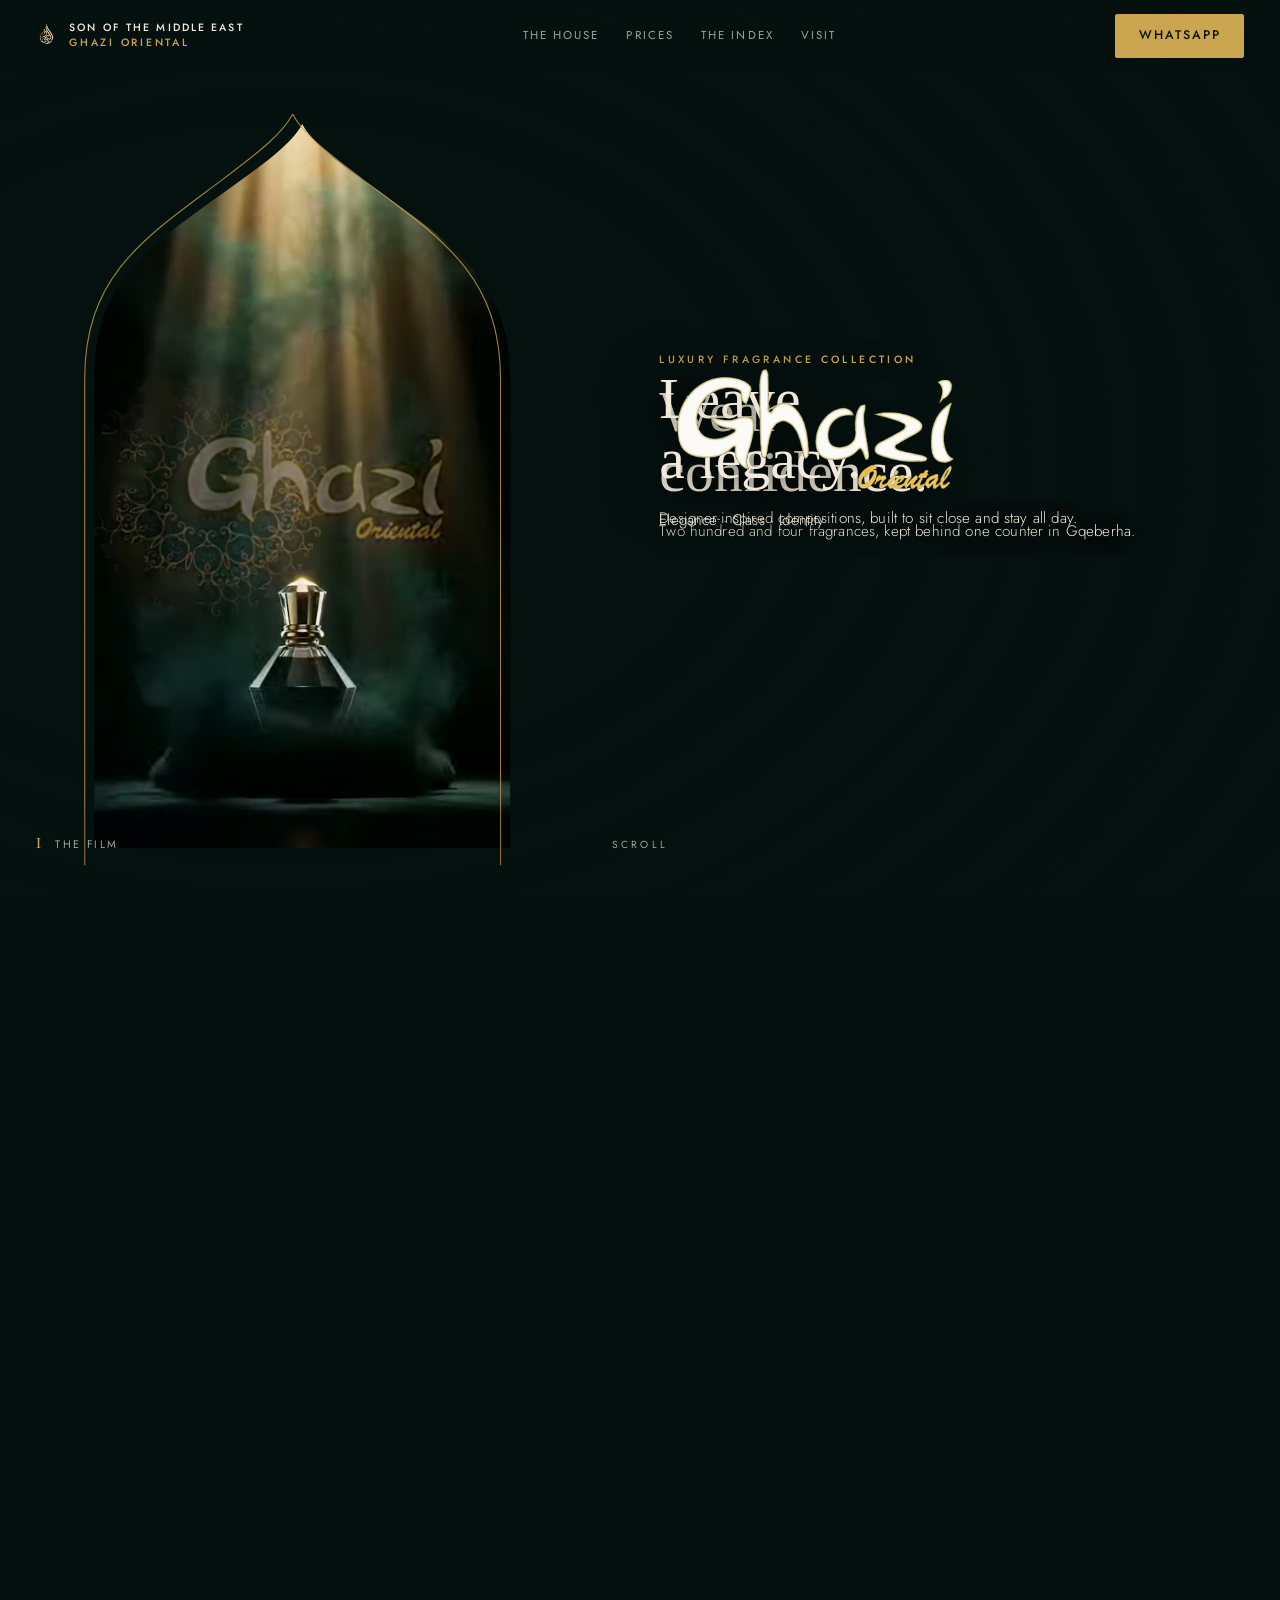
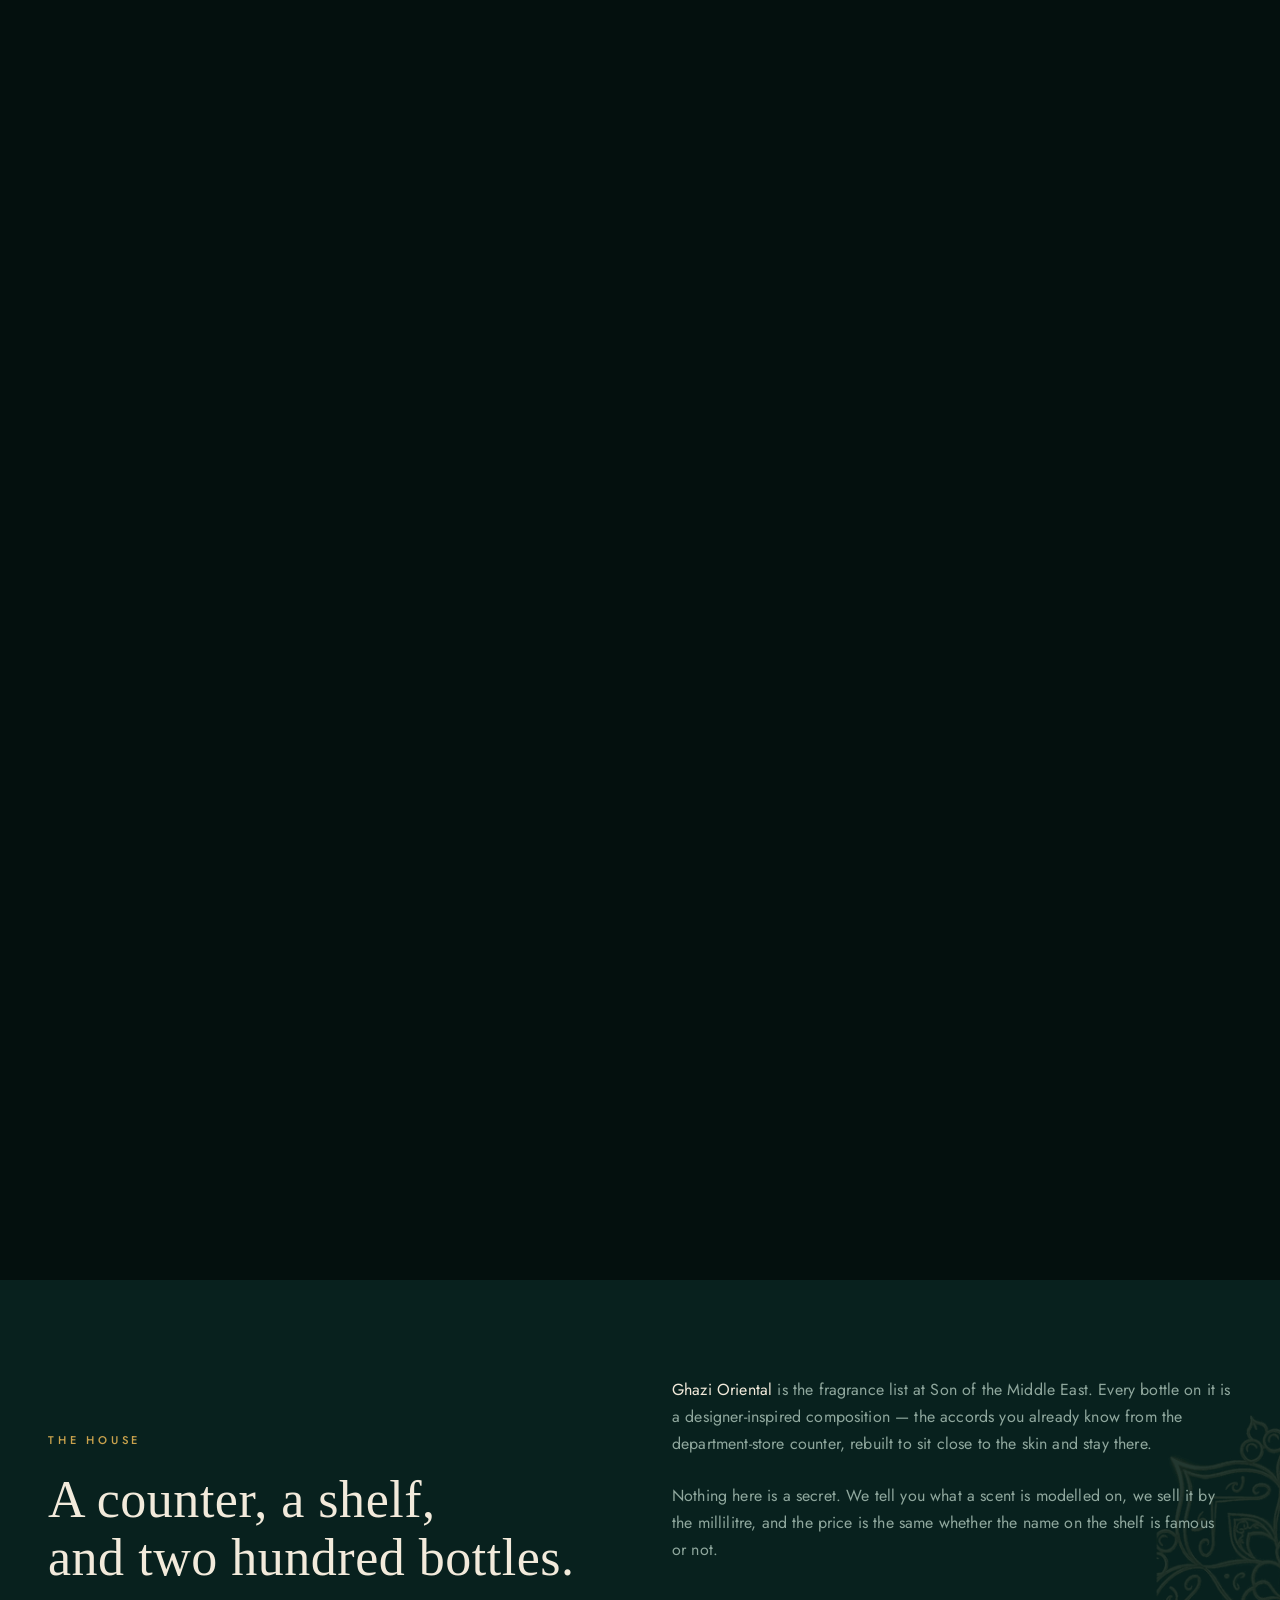
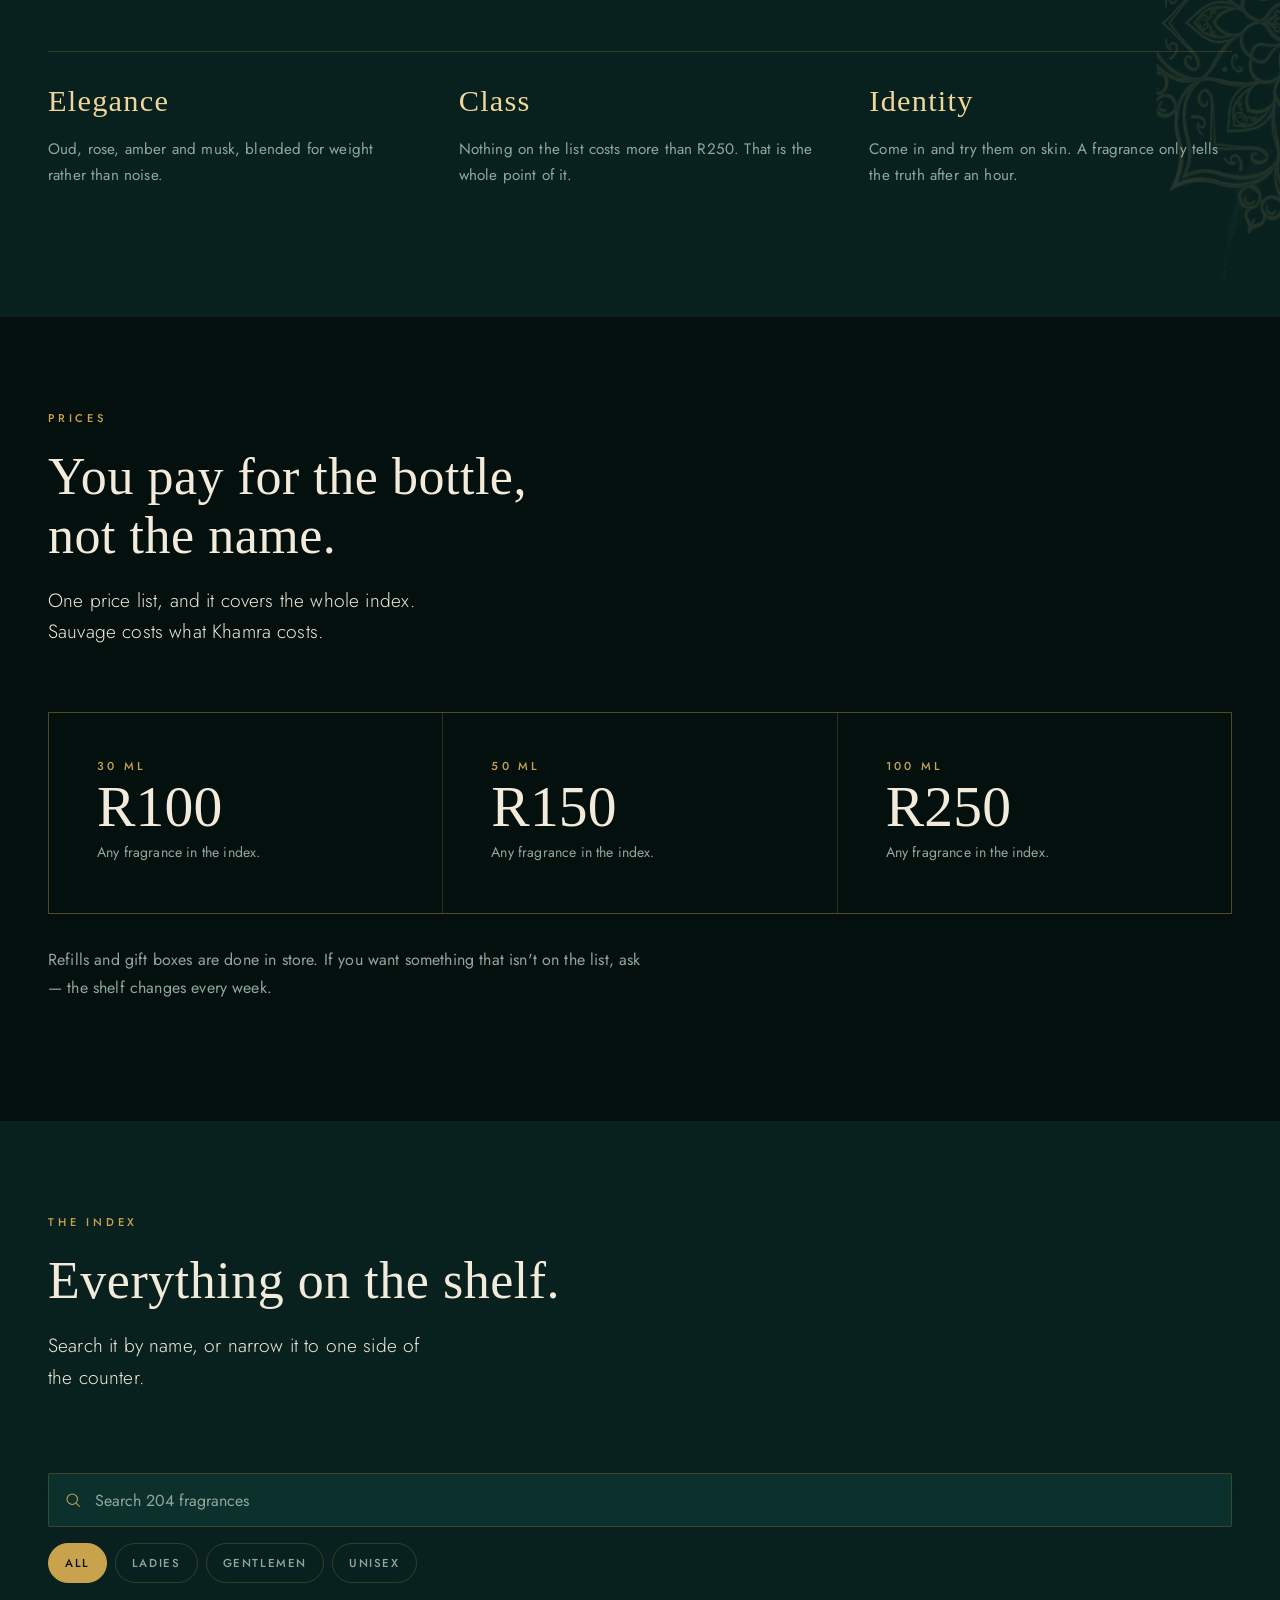
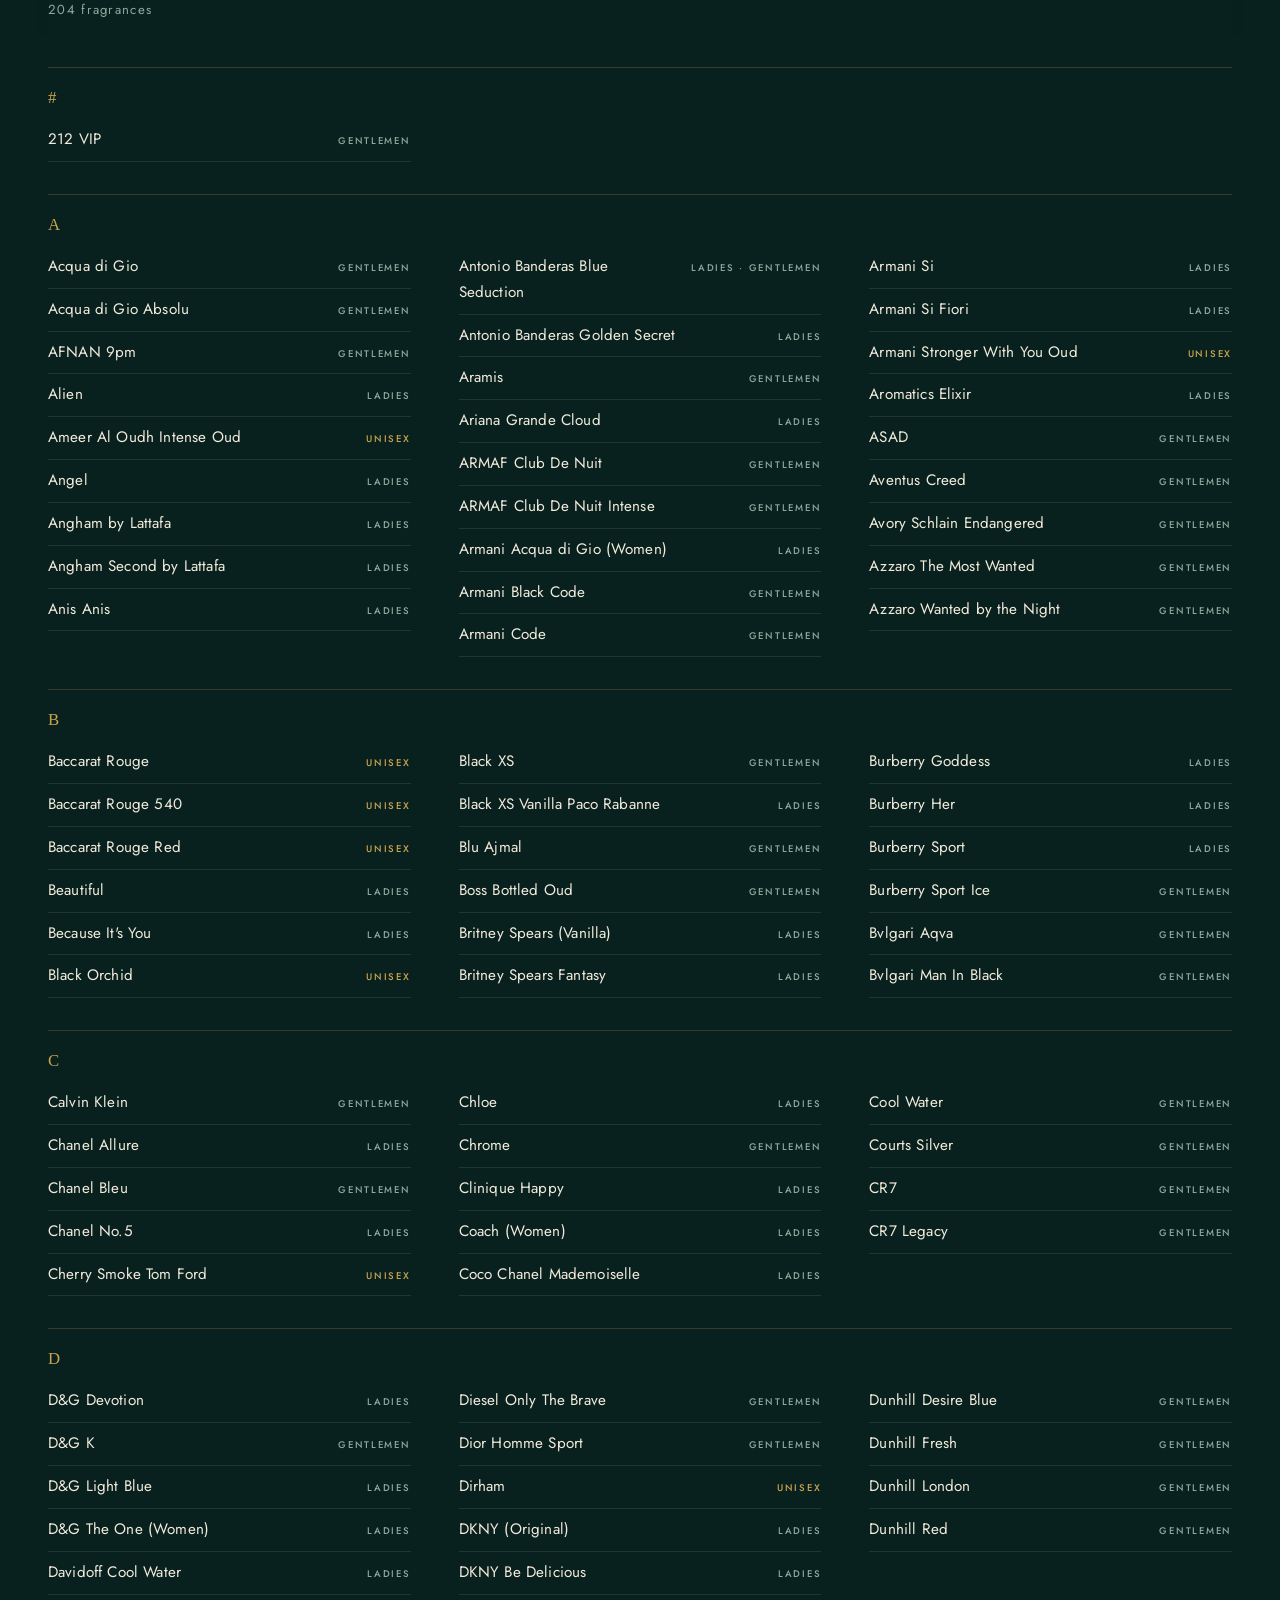
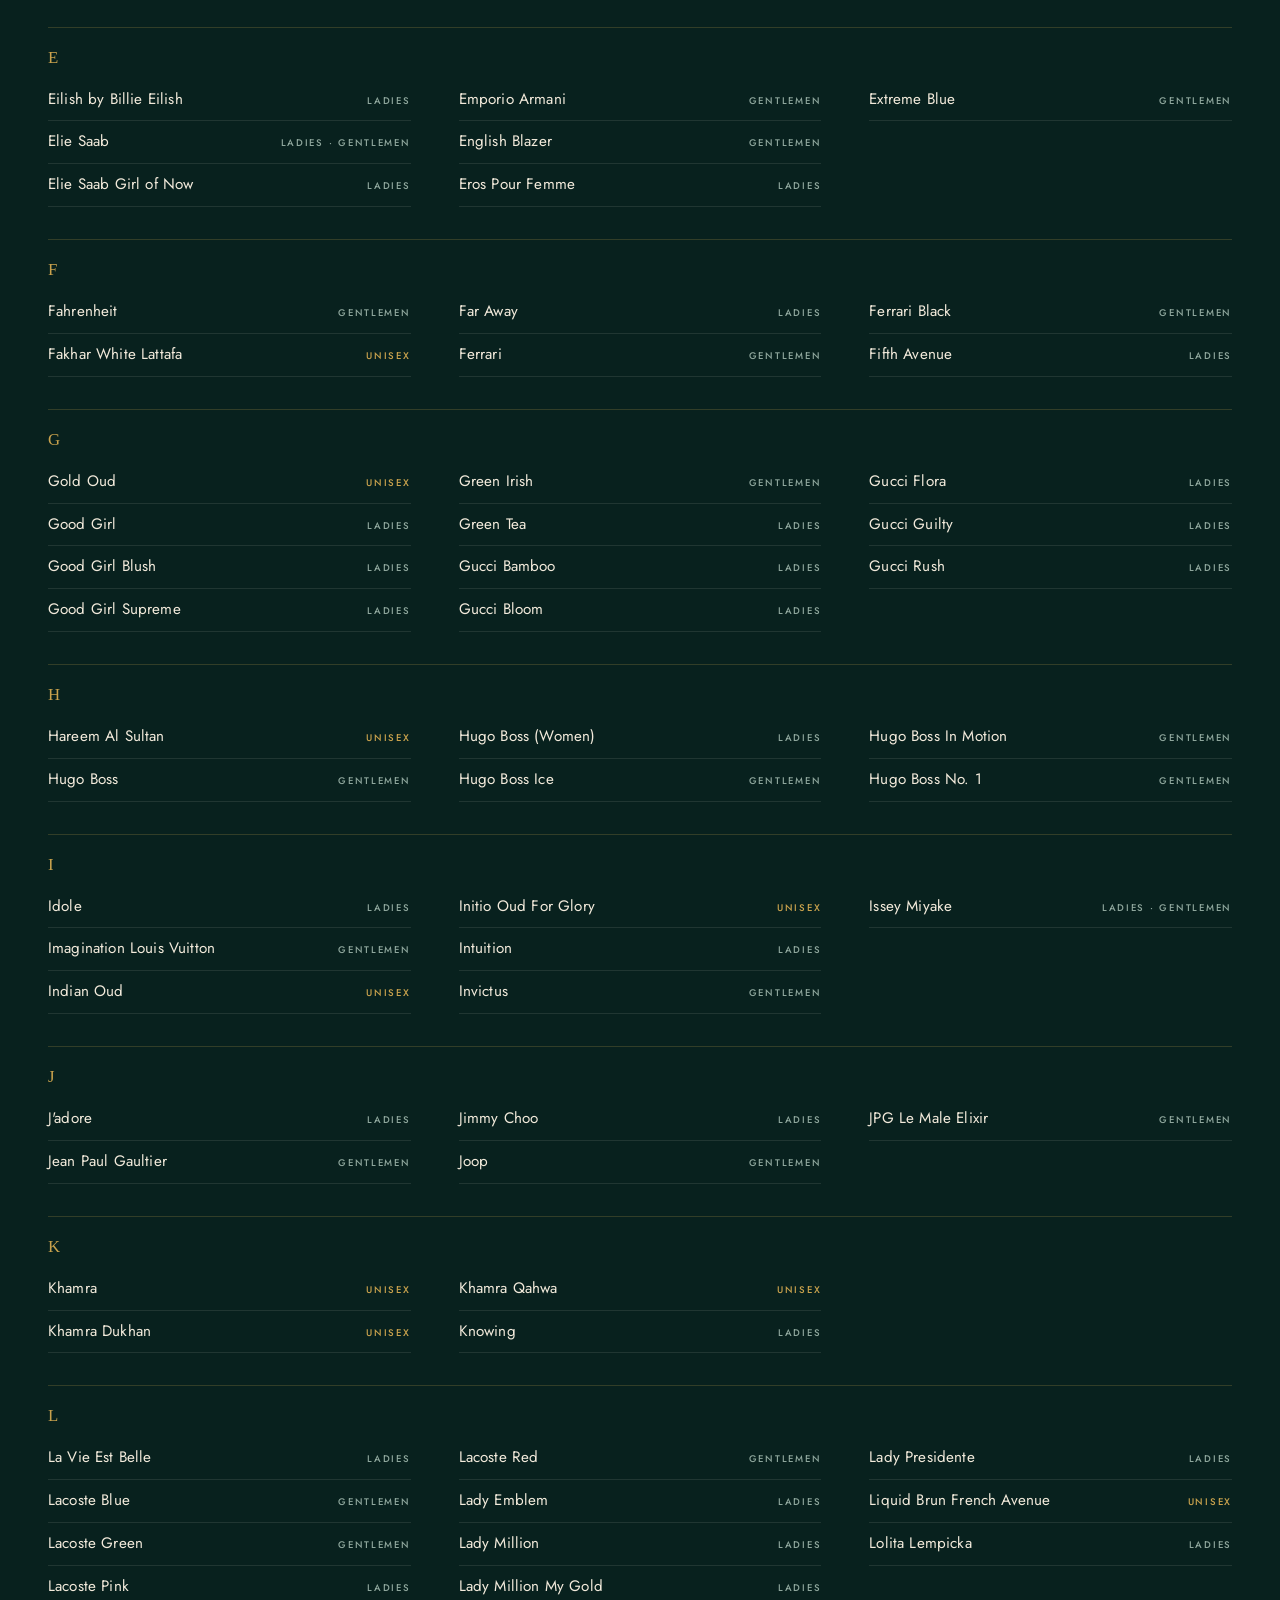
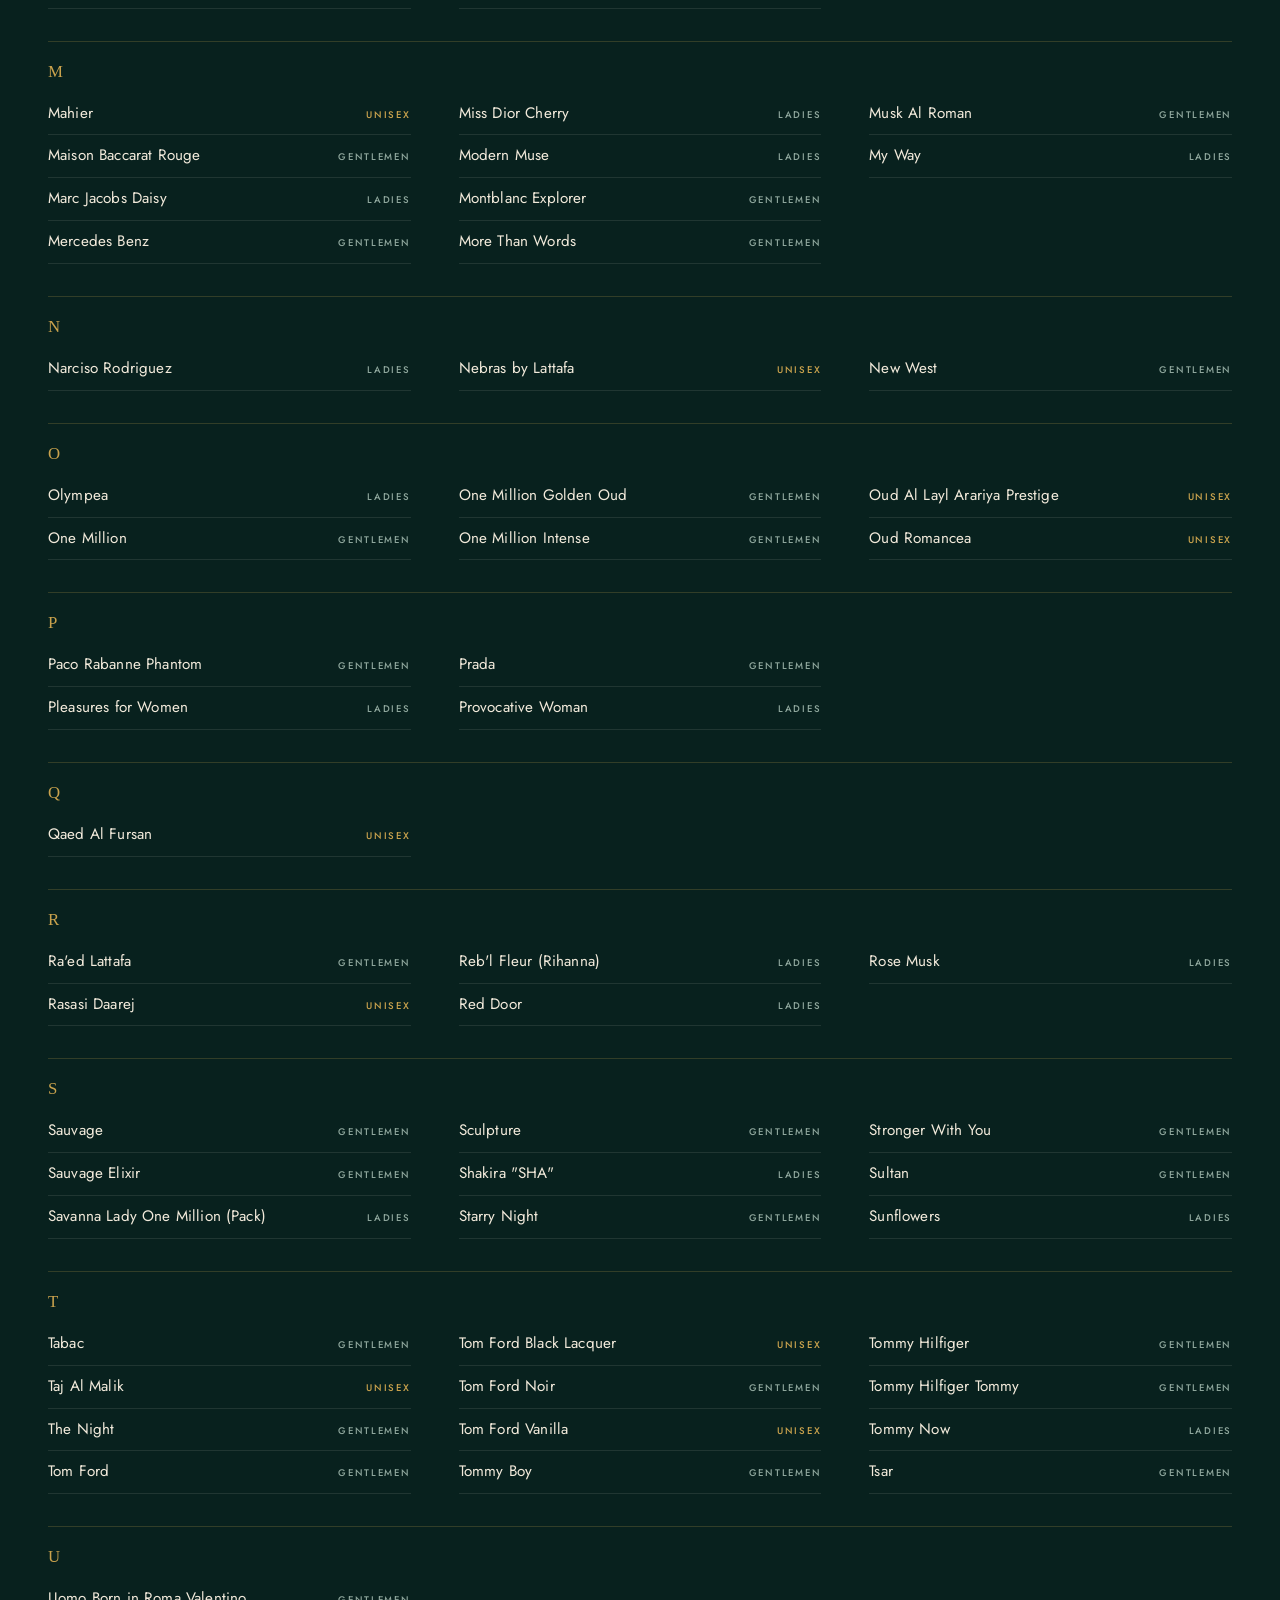
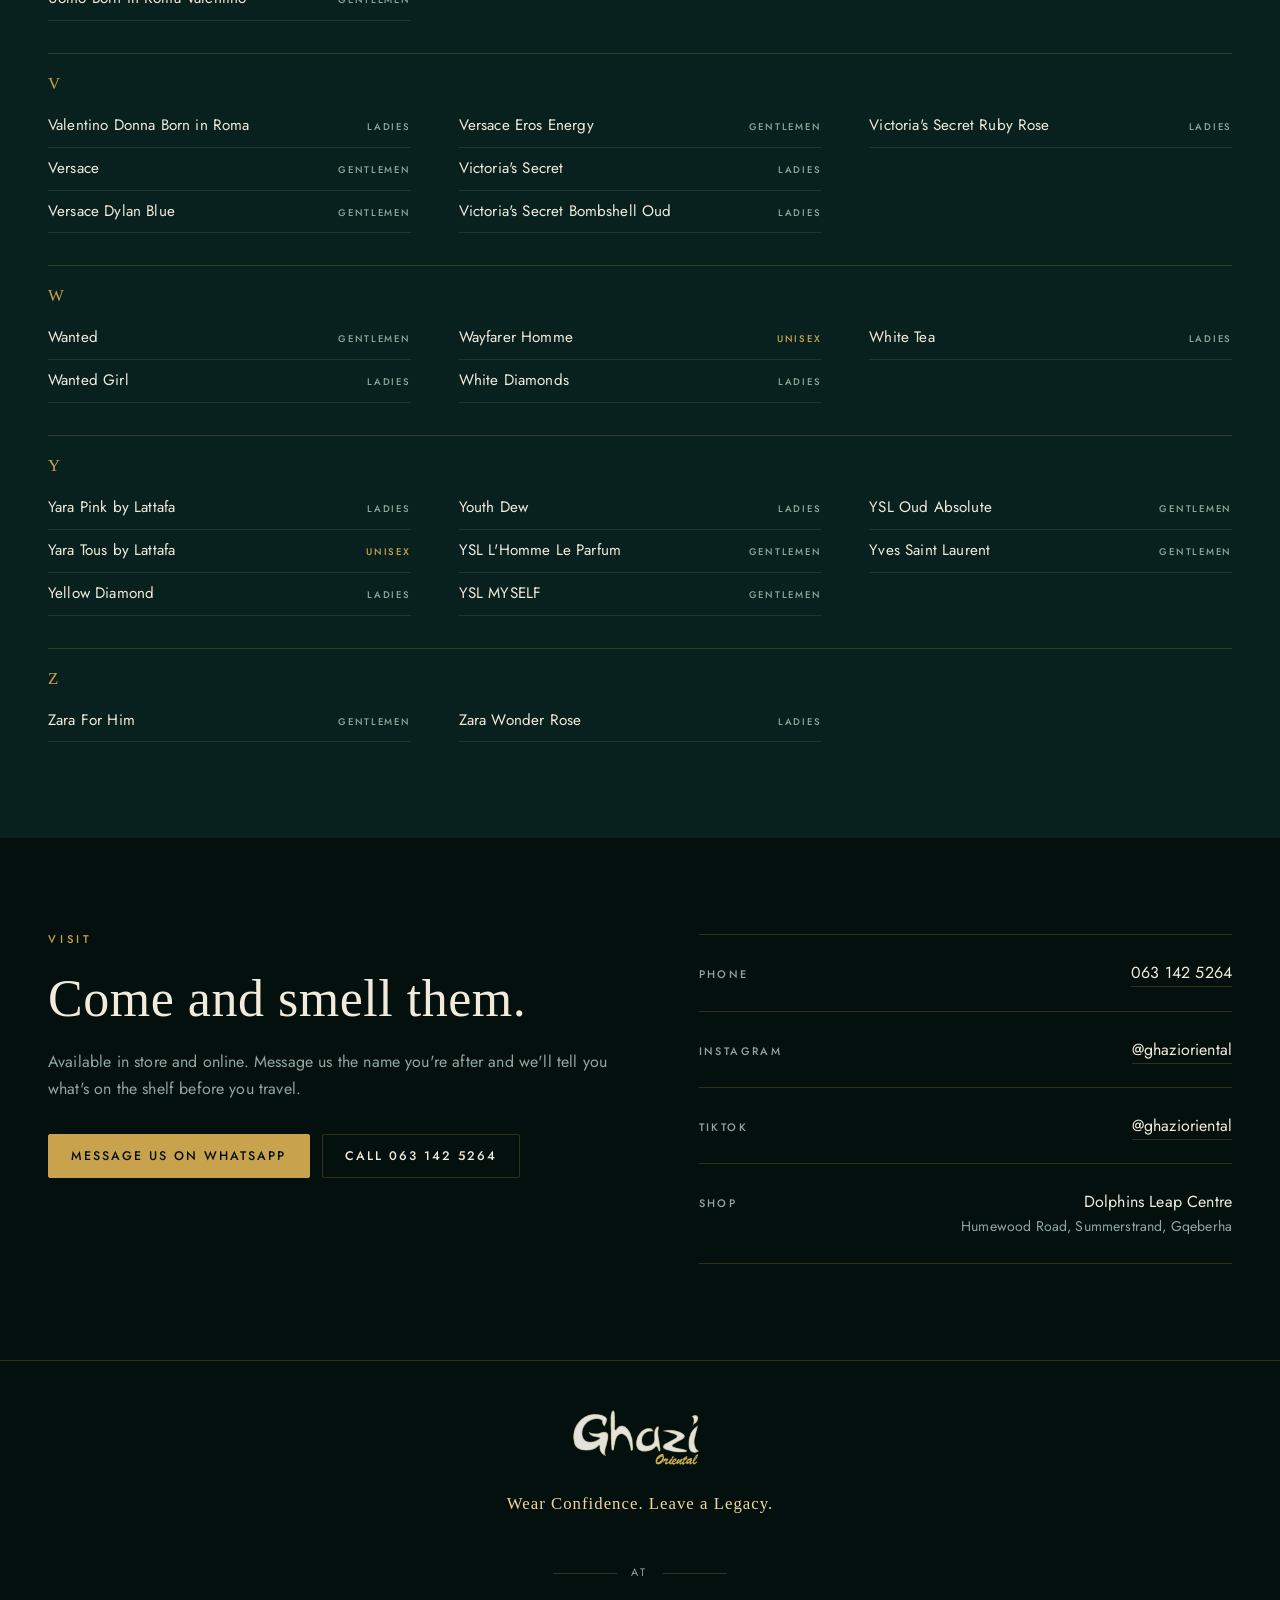
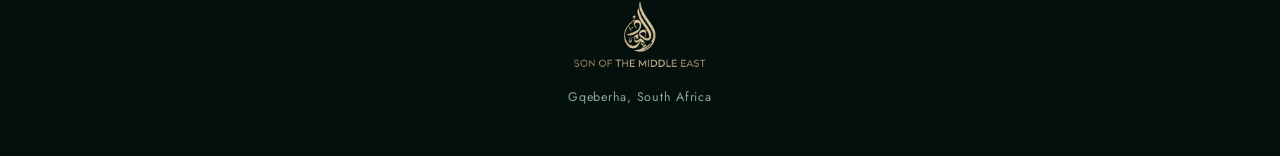
==== ghazi-oriental/index.html @ 10a340ff "Build the Ghazi Oriental site A one-page site for the Ghazi Oriental collection at Son of the Middle" ====
<!doctype html>
<html lang="en-ZA">
<head>
<meta charset="utf-8">
<meta name="viewport" content="width=device-width, initial-scale=1">
<title>Ghazi Oriental — luxury fragrance at Son of the Middle East, Gqeberha</title>
<meta name="description" content="Two hundred and four designer-inspired fragrances at Son of the Middle East, Gqeberha. 30 ml R100, 50 ml R150, 100 ml R250. Call, WhatsApp or come in.">
<meta name="theme-color" content="#04100E">

<meta property="og:type" content="website">
<meta property="og:title" content="Ghazi Oriental — Wear Confidence. Leave a Legacy.">
<meta property="og:description" content="204 designer-inspired fragrances at Son of the Middle East, Gqeberha. From R100.">
<meta property="og:image" content="assets/img/film-poster.jpg">

<link rel="preload" href="assets/fonts/marcellus-400-latin.woff2" as="font" type="font/woff2" crossorigin>
<link rel="preload" href="assets/fonts/jost-400-latin.woff2" as="font" type="font/woff2" crossorigin>
<link rel="stylesheet" href="assets/css/fonts.css">
<link rel="stylesheet" href="assets/css/site.css">
<link rel="icon" href="assets/img/sotme-mark.png" type="image/png">

<script type="application/ld+json">
{
  "@context": "https://schema.org",
  "@type": "Store",
  "name": "Son of the Middle East",
  "alternateName": "Ghazi Oriental",
  "description": "Perfume shop stocking the Ghazi Oriental collection of designer-inspired fragrances.",
  "slogan": "Wear Confidence. Leave a Legacy.",
  "telephone": "+27631425264",
  "priceRange": "R100–R250",
  "currenciesAccepted": "ZAR",
  "address": {
    "@type": "PostalAddress",
    "streetAddress": "Dolphins Leap Centre, Humewood Road, Summerstrand",
    "addressLocality": "Gqeberha",
    "addressRegion": "Eastern Cape",
    "addressCountry": "ZA"
  },
  "sameAs": [
    "https://www.instagram.com/ghazioriental",
    "https://www.tiktok.com/@ghazioriental"
  ]
}
</script>
</head>
<body>

<a class="skip" href="#main">Skip to content</a>

<!-- the arch, once: the gold line draws it and the film is cut to it -->
<svg width="0" height="0" aria-hidden="true" focusable="false" style="position:absolute">
  <defs>
    <clipPath id="archClip" clipPathUnits="objectBoundingBox">
      <path d="M0.011,1 V0.35 C0.011,0.2125 0.156,0.1625 0.333,0.0875
               C0.422,0.05 0.478,0.025 0.5,0 C0.522,0.025 0.578,0.05 0.667,0.0875
               C0.844,0.1625 0.989,0.2125 0.989,0.35 V1 Z"/>
    </clipPath>
  </defs>
</svg>

<!-- ── preloader ─────────────────────────────────────────────────────────── -->
<div class="load" id="load" role="status" aria-live="polite" aria-label="Loading">
  <div class="load__inner">
    <svg class="load__ring" viewBox="0 0 100 100" aria-hidden="true">
      <circle id="loadRing" cx="50" cy="50" r="48"></circle>
    </svg>
    <p class="load__count" id="loadCount">00</p>
  </div>
</div>

<div class="grain" aria-hidden="true"></div>

<!-- ── fixed bar ─────────────────────────────────────────────────────────── -->
<header class="bar" id="bar">
  <a class="bar__brand" href="#top">
    <img class="bar__mark" src="assets/img/sotme-mark.png" alt="" width="150" height="160">
    <span class="bar__name"><span class="bar__shop">Son of the Middle East</span><span class="bar__line">Ghazi Oriental</span></span>
  </a>

  <nav class="bar__nav" id="nav" aria-label="Sections">
    <a href="#house">The house</a>
    <a href="#prices">Prices</a>
    <a href="#index">The index</a>
    <a href="#visit">Visit</a>
  </nav>

  <a class="btn btn--gold" href="https://wa.me/27631425264">WhatsApp</a>
</header>

<!-- the chapter you are in, bottom-left -->
<p class="chapter" id="chapter" aria-hidden="true">
  <span class="chapter__num" id="chapterNum">I</span>
  <span class="chapter__name" id="chapterName">The film</span>
</p>

<main id="main">

<!-- ══ ACT I — THE FILM ═══════════════════════════════════════════════════ -->
<section class="film" id="top" aria-label="Ghazi Oriental">
  <div class="film__track" id="filmTrack">
    <div class="film__stage">

      <div class="vitrine">
        <div class="vitrine__media">
          <video id="film" muted loop autoplay playsinline preload="auto"
                 poster="assets/img/film-poster.jpg"
                 aria-label="The Ghazi Oriental bottle turning in a beam of light, a gold arabesque opening behind it">
            <source src="assets/video/film.mp4" type="video/mp4">
            <source src="assets/video/film.webm" type="video/webm">
            <img src="assets/img/film-poster.jpg" alt="The Ghazi Oriental bottle in a beam of light.">
          </video>
        </div>
        <svg class="vitrine__frame" viewBox="0 0 90 160" preserveAspectRatio="none" aria-hidden="true">
          <path d="M1,159 V56 C1,34 14,26 30,14 C38,8 43,4 45,0 C47,4 52,8 60,14 C76,26 89,34 89,56 V159" />
        </svg>
      </div>

      <div class="film__scrim" aria-hidden="true"></div>

      <div class="beats" id="beats">
        <div class="beat" data-beat="0" data-on="true">
          <p class="beat__eyebrow">Luxury fragrance collection</p>
          <h1 class="beat__title">Wear<br>confidence.</h1>
          <p class="beat__sub">Two hundred and four fragrances, kept behind one counter in Gqeberha.</p>
        </div>

        <div class="beat" data-beat="1" data-on="false">
          <p class="beat__title">Leave<br>a legacy.</p>
          <p class="beat__sub">Designer-inspired compositions, built to sit close and stay all day.</p>
        </div>

        <div class="beat" data-beat="2" data-on="false">
          <img class="beat__wordmark" src="assets/img/ghazi-wordmark.png"
               alt="Ghazi Oriental" width="476" height="182">
          <p class="beat__sub">Elegance &middot; Class &middot; Identity</p>
        </div>
      </div>

      <p class="film__hint" id="filmHint" aria-hidden="true">Scroll</p>
    </div>
  </div>
</section>

<!-- ══ ACT II — THE HOUSE ═════════════════════════════════════════════════ -->
<section class="section section--band house" id="house" aria-labelledby="houseTitle">
  <img class="house__mandala" id="mandala" src="assets/img/mandala.png" alt=""
       width="600" height="600" loading="lazy" aria-hidden="true">

  <div class="wrap house__grid">
    <div data-reveal>
      <p class="eyebrow">The house</p>
      <h2 class="h2" id="houseTitle">A counter, a shelf,<br>and two hundred bottles.</h2>
    </div>

    <div class="prose" data-reveal style="--delay:120ms">
      <p><strong>Ghazi Oriental</strong> is the fragrance list at Son of the Middle East. Every
      bottle on it is a designer-inspired composition — the accords you already know from the
      department-store counter, rebuilt to sit close to the skin and stay there.</p>
      <p>Nothing here is a secret. We tell you what a scent is modelled on, we sell it by the
      millilitre, and the price is the same whether the name on the shelf is famous or not.</p>
    </div>

    <ul class="pillars">
      <li class="pillar" data-reveal>
        <span class="pillar__word">Elegance</span>
        <p>Oud, rose, amber and musk, blended for weight rather than noise.</p>
      </li>
      <li class="pillar" data-reveal style="--delay:100ms">
        <span class="pillar__word">Class</span>
        <p>Nothing on the list costs more than R250. That is the whole point of it.</p>
      </li>
      <li class="pillar" data-reveal style="--delay:200ms">
        <span class="pillar__word">Identity</span>
        <p>Come in and try them on skin. A fragrance only tells the truth after an hour.</p>
      </li>
    </ul>
  </div>
</section>

<!-- ══ ACT III — THE PRICE ════════════════════════════════════════════════ -->
<section class="section" id="prices" aria-labelledby="pricesTitle">
  <div class="wrap">
    <div class="section__head" data-reveal>
      <p class="eyebrow">Prices</p>
      <h2 class="h2" id="pricesTitle">You pay for the bottle,<br>not the name.</h2>
      <p class="lede" style="margin-top:1.25rem">
        One price list, and it covers the whole index. Sauvage costs what Khamra costs.
      </p>
    </div>

    <ul class="sizes" id="sizes" data-reveal></ul>

    <p class="prose" style="margin-top:2rem" data-reveal>
      Refills and gift boxes are done in store. If you want something that isn't on the list,
      ask — the shelf changes every week.
    </p>
  </div>
</section>

<!-- ══ ACT IV — THE INDEX ═════════════════════════════════════════════════ -->
<section class="section section--band" id="index" aria-labelledby="indexTitle">
  <div class="wrap">
    <div class="section__head" data-reveal>
      <p class="eyebrow">The index</p>
      <h2 class="h2" id="indexTitle">Everything on the shelf.</h2>
      <p class="lede" style="margin-top:1.25rem">
        Search it by name, or narrow it to one side of the counter.
      </p>
    </div>

    <div class="index__controls">
      <label class="search">
        <span class="vh">Search fragrances</span>
        <svg class="search__icon" viewBox="0 0 24 24" aria-hidden="true">
          <circle cx="11" cy="11" r="7"/><path d="M16.5 16.5 21 21"/>
        </svg>
        <input class="search__field" id="search" type="search" autocomplete="off"
               placeholder="Search by name — Sauvage, Yara, Good Girl…"
               aria-describedby="tally">
      </label>

      <div class="filters" id="filters" role="group" aria-label="Filter by collection">
        <button class="filter" type="button" data-filter="all"    aria-pressed="true">All</button>
        <button class="filter" type="button" data-filter="her"    aria-pressed="false">Ladies</button>
        <button class="filter" type="button" data-filter="him"    aria-pressed="false">Gentlemen</button>
        <button class="filter" type="button" data-filter="unisex" aria-pressed="false">Unisex</button>
      </div>

      <p class="tally" id="tally" role="status"></p>
    </div>

    <div class="index__list" id="list"></div>

    <div class="empty" id="empty" hidden>
      <strong>Not on the list.</strong>
      <p style="margin:0">Ask us anyway — we restock weekly and take requests.</p>
      <a class="btn btn--ghost" style="margin-top:1.25rem" href="https://wa.me/27631425264">Ask on WhatsApp</a>
    </div>
  </div>
</section>

<!-- ══ ACT V — VISIT ══════════════════════════════════════════════════════ -->
<section class="section" id="visit" aria-labelledby="visitTitle">
  <div class="wrap contact__grid">
    <div data-reveal>
      <p class="eyebrow">Visit</p>
      <h2 class="h2" id="visitTitle">Come and smell them.</h2>
      <p class="prose" style="margin-top:1.25rem">
        Available in store and online. Message us the name you're after and we'll tell you
        what's on the shelf before you travel.
      </p>
      <div class="actions">
        <a class="btn btn--gold" href="https://wa.me/27631425264">Message us on WhatsApp</a>
        <a class="btn btn--ghost" href="tel:+27631425264">Call 063 142 5264</a>
      </div>
    </div>

    <ul class="lines" data-reveal style="--delay:120ms">
      <li class="line">
        <span class="line__key">Phone</span>
        <span class="line__val"><a href="tel:+27631425264">063 142 5264</a></span>
      </li>
      <li class="line">
        <span class="line__key">Instagram</span>
        <span class="line__val"><a href="https://www.instagram.com/ghazioriental">@ghazioriental</a></span>
      </li>
      <li class="line">
        <span class="line__key">TikTok</span>
        <span class="line__val"><a href="https://www.tiktok.com/@ghazioriental">@ghazioriental</a></span>
      </li>
      <li class="line">
        <span class="line__key">Shop</span>
        <span class="line__val">
          Dolphins Leap Centre<span>Humewood Road, Summerstrand, Gqeberha</span>
        </span>
      </li>
    </ul>
  </div>
</section>

</main>

<footer class="foot">
  <div class="wrap">
    <img class="foot__mark" src="assets/img/ghazi-wordmark.png" alt="Ghazi Oriental"
         width="476" height="182" loading="lazy">
    <p class="foot__tag">Wear Confidence. Leave a Legacy.</p>

    <p class="foot__at">at</p>
    <img class="foot__shop" src="assets/img/sotme-lockup.png" alt="Son of the Middle East"
         width="540" height="197" loading="lazy">
    <p class="foot__meta">Gqeberha, South Africa</p>
  </div>
</footer>

<script src="assets/js/catalogue.js"></script>
<script src="assets/js/site.js"></script>
</body>
</html>
---- ghazi-oriental/assets/css/fonts.css ----
/* ==========================================================================
   TYPEFACES  —  self-hosted, so the site makes no third-party requests.
   Do not edit by hand; these were pulled from Google Fonts and rewritten
   to local paths.

   Marcellus  headings — Roman inscriptional capitals, carved and formal
   Jost       body and interface — geometric, quiet, easy to read at 15px
   ========================================================================== */

/* latin-ext */
@font-face {
  font-family: 'Jost';
  font-style: normal;
  font-weight: 300;
  font-display: swap;
  src: url(../fonts/jost-300-latin-ext.woff2) format('woff2');
  unicode-range: U+0100-02BA, U+02BD-02C5, U+02C7-02CC, U+02CE-02D7, U+02DD-02FF, U+0304, U+0308, U+0329, U+1D00-1DBF, U+1E00-1E9F, U+1EF2-1EFF, U+2020, U+20A0-20AB, U+20AD-20C0, U+2113, U+2C60-2C7F, U+A720-A7FF;
}

/* latin */
@font-face {
  font-family: 'Jost';
  font-style: normal;
  font-weight: 300;
  font-display: swap;
  src: url(../fonts/jost-300-latin.woff2) format('woff2');
  unicode-range: U+0000-00FF, U+0131, U+0152-0153, U+02BB-02BC, U+02C6, U+02DA, U+02DC, U+0304, U+0308, U+0329, U+2000-206F, U+20AC, U+2122, U+2191, U+2193, U+2212, U+2215, U+FEFF, U+FFFD;
}

/* latin-ext */
@font-face {
  font-family: 'Jost';
  font-style: normal;
  font-weight: 400;
  font-display: swap;
  src: url(../fonts/jost-400-latin-ext.woff2) format('woff2');
  unicode-range: U+0100-02BA, U+02BD-02C5, U+02C7-02CC, U+02CE-02D7, U+02DD-02FF, U+0304, U+0308, U+0329, U+1D00-1DBF, U+1E00-1E9F, U+1EF2-1EFF, U+2020, U+20A0-20AB, U+20AD-20C0, U+2113, U+2C60-2C7F, U+A720-A7FF;
}

/* latin */
@font-face {
  font-family: 'Jost';
  font-style: normal;
  font-weight: 400;
  font-display: swap;
  src: url(../fonts/jost-400-latin.woff2) format('woff2');
  unicode-range: U+0000-00FF, U+0131, U+0152-0153, U+02BB-02BC, U+02C6, U+02DA, U+02DC, U+0304, U+0308, U+0329, U+2000-206F, U+20AC, U+2122, U+2191, U+2193, U+2212, U+2215, U+FEFF, U+FFFD;
}

/* latin-ext */
@font-face {
  font-family: 'Jost';
  font-style: normal;
  font-weight: 500;
  font-display: swap;
  src: url(../fonts/jost-500-latin-ext.woff2) format('woff2');
  unicode-range: U+0100-02BA, U+02BD-02C5, U+02C7-02CC, U+02CE-02D7, U+02DD-02FF, U+0304, U+0308, U+0329, U+1D00-1DBF, U+1E00-1E9F, U+1EF2-1EFF, U+2020, U+20A0-20AB, U+20AD-20C0, U+2113, U+2C60-2C7F, U+A720-A7FF;
}

/* latin */
@font-face {
  font-family: 'Jost';
  font-style: normal;
  font-weight: 500;
  font-display: swap;
  src: url(../fonts/jost-500-latin.woff2) format('woff2');
  unicode-range: U+0000-00FF, U+0131, U+0152-0153, U+02BB-02BC, U+02C6, U+02DA, U+02DC, U+0304, U+0308, U+0329, U+2000-206F, U+20AC, U+2122, U+2191, U+2193, U+2212, U+2215, U+FEFF, U+FFFD;
}

/* latin-ext */
@font-face {
  font-family: 'Marcellus';
  font-style: normal;
  font-weight: 400;
  font-display: swap;
  src: url(../fonts/marcellus-400-latin-ext.woff2) format('woff2');
  unicode-range: U+0100-02BA, U+02BD-02C5, U+02C7-02CC, U+02CE-02D7, U+02DD-02FF, U+0304, U+0308, U+0329, U+1D00-1DBF, U+1E00-1E9F, U+1EF2-1EFF, U+2020, U+20A0-20AB, U+20AD-20C0, U+2113, U+2C60-2C7F, U+A720-A7FF;
}

/* latin */
@font-face {
  font-family: 'Marcellus';
  font-style: normal;
  font-weight: 400;
  font-display: swap;
  src: url(../fonts/marcellus-400-latin.woff2) format('woff2');
  unicode-range: U+0000-00FF, U+0131, U+0152-0153, U+02BB-02BC, U+02C6, U+02DA, U+02DC, U+0304, U+0308, U+0329, U+2000-206F, U+20AC, U+2122, U+2191, U+2193, U+2212, U+2215, U+FEFF, U+FFFD;
}
---- ghazi-oriental/assets/css/site.css ----
/* ==========================================================================
   GHAZI ORIENTAL  ·  Son of the Middle East
   --------------------------------------------------------------------------
   Everything visual lives here. The tokens at the top drive the rest of the
   file — change a value there and it changes everywhere.
   ========================================================================== */

/* --------------------------------------------------------------------------
   1. TOKENS
   Colour is sampled from the brand film: the deep emerald of the end card,
   the gold of the arabesque, the cream of the wordmark.
   -------------------------------------------------------------------------- */

:root {
  /* ground */
  --ink:        #04100E;   /* page */
  --deep:       #08211E;   /* raised band */
  --jade:       #0C302B;   /* card, input */

  /* ink on ground */
  --cream:      #F2EADB;   /* primary text        16.2:1 on --ink */
  --muted:      #8FA79D;   /* secondary text       5.6:1 on --jade */
  --gold:       #C9A24D;   /* accent, small caps   6.0:1 on --jade */
  --gold-hi:    #EFD79B;   /* highlight */

  /* lines and veils */
  --line:       rgba(201, 162, 77, .22);
  --line-soft:  rgba(242, 234, 219, .10);
  --veil:       rgba(4, 16, 14, .72);

  /* type */
  --display: 'Marcellus', 'Times New Roman', serif;
  --body:    'Jost', -apple-system, BlinkMacSystemFont, 'Segoe UI', sans-serif;

  /* rhythm — 4px base, generous at the section level */
  --s-1:  .5rem;
  --s-2:   1rem;
  --s-3: 1.5rem;
  --s-4:   2rem;
  --s-5:   3rem;
  --s-6:   4rem;
  --s-7:   6rem;
  --s-8:   9rem;

  --wrap: 76rem;
  --radius: 2px;

  /* motion */
  --ease: cubic-bezier(.22, .61, .36, 1);
  --slow: .8s;
  --mid:  .45s;
  --fast: .2s;

  /* layers */
  --z-rail: 40;
  --z-bar: 60;
  --z-grain: 80;
  --z-load: 100;
}

/* --------------------------------------------------------------------------
   2. RESET AND BASE
   -------------------------------------------------------------------------- */

*, *::before, *::after { box-sizing: border-box; }

html {
  scroll-behavior: smooth;
  -webkit-text-size-adjust: 100%;
}

body {
  margin: 0;
  background: var(--ink);
  color: var(--cream);
  font: 400 1rem/1.7 var(--body);
  letter-spacing: .01em;
  overflow-x: hidden;
}

img, video, svg { display: block; max-width: 100%; }
img { height: auto; }

h1, h2, h3 { margin: 0; font-weight: 400; }

p { margin: 0 0 var(--s-3); }

a { color: inherit; }

:focus-visible {
  outline: 2px solid var(--gold-hi);
  outline-offset: 3px;
  border-radius: var(--radius);
}

::selection { background: var(--gold); color: var(--ink); }

.skip {
  position: absolute;
  left: var(--s-2);
  top: -4rem;
  z-index: calc(var(--z-load) + 1);
  padding: .75rem 1.25rem;
  background: var(--gold);
  color: var(--ink);
  font: 500 .85rem var(--body);
  letter-spacing: .08em;
  text-transform: uppercase;
  text-decoration: none;
  transition: top var(--fast) var(--ease);
}
.skip:focus { top: var(--s-2); }

/* visually hidden, still read aloud */
.vh {
  position: absolute;
  width: 1px; height: 1px;
  margin: -1px; padding: 0;
  overflow: hidden;
  clip-path: inset(50%);
  white-space: nowrap;
}

/* --------------------------------------------------------------------------
   3. TYPE
   Marcellus is a Roman inscriptional capital — it only works in a wide,
   unhurried setting, so it is always tracked out and never used small.
   -------------------------------------------------------------------------- */

.display {
  font-family: var(--display);
  font-size: clamp(2.75rem, 8.5vw, 6rem);
  line-height: 1.02;
  letter-spacing: .005em;
}

.h2 {
  font-family: var(--display);
  font-size: clamp(1.9rem, 4.4vw, 3.25rem);
  line-height: 1.12;
  letter-spacing: .01em;
  text-wrap: balance;
}

.h3 {
  font-family: var(--display);
  font-size: clamp(1.15rem, 2vw, 1.45rem);
  line-height: 1.25;
  letter-spacing: .02em;
}

.eyebrow {
  margin: 0 0 var(--s-3);
  color: var(--gold);
  font: 500 .7rem/1 var(--body);
  letter-spacing: .34em;
  text-transform: uppercase;
}

.lede {
  max-width: 34ch;
  font-size: clamp(1.05rem, 1.6vw, 1.2rem);
  font-weight: 300;
  line-height: 1.65;
  color: var(--cream);
}

.prose {
  max-width: 60ch;
  color: var(--muted);
}
.prose strong { color: var(--cream); font-weight: 400; }

.rule {
  width: 100%;
  height: 1px;
  border: 0;
  margin: 0;
  background: var(--line);
}

/* --------------------------------------------------------------------------
   4. BUTTONS
   -------------------------------------------------------------------------- */

.btn {
  display: inline-flex;
  align-items: center;
  gap: .6rem;
  min-height: 44px;
  padding: .7rem 1.4rem;
  border: 1px solid var(--line);
  border-radius: var(--radius);
  font: 500 .78rem/1 var(--body);
  letter-spacing: .16em;
  text-transform: uppercase;
  text-decoration: none;
  cursor: pointer;
  transition: background var(--fast) var(--ease),
              color var(--fast) var(--ease),
              border-color var(--fast) var(--ease);
}

.btn--gold {
  background: var(--gold);
  border-color: var(--gold);
  color: var(--ink);
}
.btn--gold:hover { background: var(--gold-hi); border-color: var(--gold-hi); }

.btn--ghost { background: none; color: var(--cream); }
.btn--ghost:hover { border-color: var(--gold); color: var(--gold-hi); }

/* --------------------------------------------------------------------------
   5. PAGE FURNITURE
   A thin bar and one small chapter readout. Nothing else is fixed —
   the film is the thing that should hold the screen.
   -------------------------------------------------------------------------- */

.bar {
  position: fixed;
  inset: 0 0 auto;
  z-index: var(--z-bar);
  display: flex;
  align-items: center;
  justify-content: space-between;
  gap: var(--s-3);
  padding: .85rem clamp(1rem, 3vw, 2.25rem);
  background: linear-gradient(var(--ink), rgba(4, 16, 14, 0));
  transition: background var(--mid) var(--ease);
}
.bar[data-solid='true'] {
  background: rgba(4, 16, 14, .92);
  border-bottom: 1px solid var(--line-soft);
  backdrop-filter: blur(10px);
}

.bar__brand {
  display: flex;
  align-items: center;
  gap: .7rem;
  text-decoration: none;
  min-height: 44px;
}
.bar__mark { width: 22px; height: auto; opacity: .95; }
.bar__name {
  font: 500 .66rem/1.35 var(--body);
  letter-spacing: .2em;
  text-transform: uppercase;
  color: var(--cream);
}
.bar__shop { display: block; }
.bar__line { display: block; color: var(--gold); letter-spacing: .26em; }
@media (max-width: 30rem) {
  .bar__name { font-size: .58rem; letter-spacing: .12em; }
  .bar__line { letter-spacing: .16em; }
}

.bar__nav { display: none; gap: var(--s-3); }
.bar__nav a {
  font: 400 .72rem/1 var(--body);
  letter-spacing: .18em;
  text-transform: uppercase;
  color: var(--muted);
  text-decoration: none;
  padding: .8rem .1rem;
  transition: color var(--fast) var(--ease);
}
.bar__nav a:hover, .bar__nav a[aria-current='true'] { color: var(--gold-hi); }

@media (min-width: 60rem) {
  .bar__nav { display: flex; }
}

/* the chapter readout, bottom-left, desktop only */
.chapter {
  position: fixed;
  left: clamp(1rem, 3vw, 2.25rem);
  bottom: 1.6rem;
  z-index: var(--z-rail);
  display: none;
  align-items: baseline;
  gap: .8rem;
  font: 400 .68rem/1 var(--body);
  letter-spacing: .22em;
  text-transform: uppercase;
  color: var(--muted);
  pointer-events: none;
}
.chapter__num { color: var(--gold); font-family: var(--display); font-size: .95rem; letter-spacing: .1em; }
.chapter__name { transition: opacity var(--mid) var(--ease); }
@media (min-width: 60rem) and (min-height: 34rem) {
  .chapter { display: flex; }
}

/* film grain — one repeating SVG, no image request */
.grain {
  position: fixed;
  inset: 0;
  z-index: var(--z-grain);
  pointer-events: none;
  opacity: .30;
  mix-blend-mode: overlay;
  background-image: url("data:image/svg+xml,%3Csvg xmlns='http://www.w3.org/2000/svg' width='160' height='160'%3E%3Cfilter id='n'%3E%3CfeTurbulence type='fractalNoise' baseFrequency='.85' numOctaves='3'/%3E%3C/filter%3E%3Crect width='160' height='160' filter='url(%23n)' opacity='.5'/%3E%3C/svg%3E");
}

/* --------------------------------------------------------------------------
   6. PRELOADER
   A gold hairline arch drawing itself while the film buffers.
   -------------------------------------------------------------------------- */

.load {
  position: fixed;
  inset: 0;
  z-index: var(--z-load);
  display: grid;
  place-items: center;
  gap: var(--s-3);
  background: var(--ink);
  transition: opacity var(--slow) var(--ease), visibility var(--slow);
}
.load[data-done='true'] { opacity: 0; visibility: hidden; }

.load__inner { display: grid; place-items: center; gap: var(--s-3); }

.load__ring { width: clamp(88px, 22vw, 132px); height: auto; }
.load__ring circle {
  fill: none;
  stroke: var(--gold);
  stroke-width: 1;
  stroke-dasharray: 302;
  stroke-dashoffset: 302;
  transform: rotate(-90deg);
  transform-origin: center;
}

.load__count {
  font-family: var(--display);
  font-size: 1.1rem;
  letter-spacing: .2em;
  color: var(--gold-hi);
  font-variant-numeric: tabular-nums;
}

/* --------------------------------------------------------------------------
   7. SECTIONS
   -------------------------------------------------------------------------- */

.wrap {
  width: min(100% - clamp(2rem, 8vw, 6rem), var(--wrap));
  margin-inline: auto;
}

.section { padding-block: clamp(4rem, 9vw, var(--s-7)); }
.section--band { background: var(--deep); }

.section__head { margin-bottom: clamp(2rem, 5vw, var(--s-6)); }

/* --------------------------------------------------------------------------
   8. ACT I — THE FILM
   A tall scroll track with a sticky stage. The film is scrubbed by scroll
   position; the words change with it. On a phone the stage goes full-bleed
   because the film is already a portrait.
   -------------------------------------------------------------------------- */

.film { position: relative; }
.film__track { height: 320vh; }

.film__stage {
  position: sticky;
  top: 0;
  height: 100svh;
  display: grid;
  place-items: center;
  padding-top: 4.5rem;
  overflow: hidden;
}

/* the vitrine: the film behind a drawn gold arch */
.vitrine {
  position: relative;
  width: min(86vw, calc((100svh - 12rem) * 0.5625));
  aspect-ratio: 9 / 16;
  max-height: calc(100svh - 11rem);
}

.vitrine__media {
  position: absolute;
  inset: 0;
  overflow: hidden;
  clip-path: url(#archClip);
  background: #030c0b;
}
.vitrine__media video,
.vitrine__media img {
  width: 100%;
  height: 100%;
  object-fit: cover;
}

.vitrine__frame {
  position: absolute;
  inset: -10px;
  pointer-events: none;
}
.vitrine__frame path {
  fill: none;
  stroke: var(--gold);
  stroke-width: 1.1;
  vector-effect: non-scaling-stroke;
  opacity: .75;
}

/* the words that sit over / beside the film */
.beats {
  position: absolute;
  inset: 0;
  display: grid;
  place-items: end center;
  padding: var(--s-4) var(--s-3) clamp(4rem, 10svh, 5.5rem);
  pointer-events: none;
  text-align: center;
}

.beat {
  grid-area: 1 / 1;
  opacity: 0;
  transform: translateY(14px);
  transition: opacity var(--slow) var(--ease), transform var(--slow) var(--ease);
}
.beat[data-on='true'] { opacity: 1; transform: none; }

.beat__title {
  margin: 0;
  font-family: var(--display);
  font-size: clamp(2rem, 7vw, 3.6rem);
  line-height: 1.05;
  text-shadow: 0 2px 30px rgba(4, 16, 14, .95), 0 0 60px rgba(4, 16, 14, .8);
}
.beat__eyebrow {
  margin: 0 0 var(--s-2);
  color: var(--gold);
  font: 500 .66rem/1 var(--body);
  letter-spacing: .32em;
  text-transform: uppercase;
  text-shadow: 0 2px 18px rgba(4, 16, 14, .95);
}

.beat__sub {
  margin: var(--s-2) 0 0;
  font-size: .95rem;
  font-weight: 300;
  color: var(--cream);
  text-shadow: 0 2px 20px rgba(4, 16, 14, .95);
}
.beat__wordmark { width: min(64vw, 300px); margin-inline: auto; }

.film__scrim {
  position: absolute;
  inset: 0;
  pointer-events: none;
  background:
    radial-gradient(120% 60% at 50% 34%, rgba(4, 16, 14, 0) 40%, rgba(4, 16, 14, .5) 100%),
    linear-gradient(rgba(4, 16, 14, 0) 44%, rgba(4, 16, 14, .72) 66%, var(--ink) 86%);
}

.film__hint {
  position: absolute;
  left: 50%;
  bottom: 1.6rem;
  transform: translateX(-50%);
  font: 400 .64rem/1 var(--body);
  letter-spacing: .3em;
  text-transform: uppercase;
  color: var(--muted);
  transition: opacity var(--mid) var(--ease);
}

/* on a wide screen the film moves left and the words sit beside it */
@media (min-width: 62rem) {
  .film__stage { place-items: center start; }
  .vitrine {
    margin-left: clamp(2rem, 7vw, 6rem);
    width: min(34vw, calc((100svh - 9rem) * 0.5625));
  }
  .beats {
    inset: 0 clamp(2rem, 6vw, 5rem) 0 auto;
    width: min(46vw, 34rem);
    place-items: center start;
    text-align: left;
    padding: 0;
  }
  .beat__wordmark { margin-inline: 0; width: min(26vw, 330px); }
  .film__scrim { background: radial-gradient(90% 90% at 22% 50%, rgba(4, 16, 14, 0) 40%, rgba(4, 16, 14, .55) 100%); }
}

/* --------------------------------------------------------------------------
   9. ACT II — THE HOUSE
   -------------------------------------------------------------------------- */

.house { position: relative; overflow: hidden; }

.house__mandala {
  position: absolute;
  top: 50%;
  right: -26%;
  width: min(72vw, 560px);
  translate: 0 -50%;
  opacity: .11;
  pointer-events: none;
  will-change: transform;
}

.house__grid { position: relative; }

.pillars {
  list-style: none;
  margin: var(--s-5) 0 0;
  padding: 0;
  display: grid;
  gap: var(--s-4);
  border-top: 1px solid var(--line);
}
.pillar { padding-top: var(--s-3); border-bottom: 1px solid var(--line); padding-bottom: var(--s-4); }
.pillar__word {
  display: block;
  font-family: var(--display);
  font-size: clamp(1.4rem, 3vw, 1.9rem);
  color: var(--gold-hi);
  letter-spacing: .04em;
  margin-bottom: .6rem;
}
.pillar p { margin: 0; color: var(--muted); font-size: .95rem; }

@media (min-width: 48rem) {
  .pillars { grid-template-columns: repeat(3, 1fr); gap: var(--s-5); }
  .pillar { border-bottom: 0; }
}
@media (min-width: 62rem) {
  .house__grid {
    display: grid;
    grid-template-columns: minmax(0, 1fr) minmax(0, 1fr);
    column-gap: var(--s-6);
    row-gap: 0;
    align-items: end;
  }
  .pillars { grid-column: 1 / -1; margin-top: var(--s-6); }
}

/* --------------------------------------------------------------------------
   10. ACT III — THE PRICE
   The honest bit: the price follows the bottle, not the name.
   -------------------------------------------------------------------------- */

.sizes {
  list-style: none;
  margin: 0;
  padding: 0;
  display: grid;
  gap: 1px;
  background: var(--line);
  border: 1px solid var(--line);
}
@media (min-width: 44rem) { .sizes { grid-template-columns: repeat(3, 1fr); } }

.size {
  background: var(--ink);
  padding: clamp(1.75rem, 5vw, var(--s-5));
  display: grid;
  gap: .35rem;
  align-content: start;
}
.size__ml {
  font: 500 .72rem/1 var(--body);
  letter-spacing: .28em;
  text-transform: uppercase;
  color: var(--gold);
}
.size__price {
  font-family: var(--display);
  font-size: clamp(2.6rem, 7vw, 3.6rem);
  line-height: 1;
  font-variant-numeric: tabular-nums;
  color: var(--cream);
}
.size__note { font-size: .88rem; color: var(--muted); }

/* --------------------------------------------------------------------------
   11. ACT IV — THE INDEX
   Two hundred names is only useful if it can be searched. The controls
   stick to the top of the section while you scroll the list.
   -------------------------------------------------------------------------- */

.index__controls {
  position: sticky;
  top: 3.9rem;
  z-index: 20;
  padding: var(--s-2) 0 0;
  background: var(--deep);
  box-shadow: 0 1.25rem 1rem -.75rem var(--deep), 0 0 0 100vmax var(--deep);
  clip-path: inset(0 -100vmax);
}

.search { position: relative; display: block; }
.search__field {
  width: 100%;
  min-height: 52px;
  padding: .9rem 1rem .9rem 2.85rem;
  background: var(--jade);
  border: 1px solid var(--line);
  border-radius: var(--radius);
  color: var(--cream);
  font: 400 1rem var(--body);
  -webkit-appearance: none;
  appearance: none;
}
.search__field::placeholder { color: var(--muted); }
.search__field:focus { border-color: var(--gold); }
.search__field::-webkit-search-cancel-button {
  -webkit-appearance: none;
  appearance: none;
  width: 20px; height: 20px;
  cursor: pointer;
  background: currentColor;
  color: var(--muted);
  -webkit-mask: url("data:image/svg+xml,%3Csvg xmlns='http://www.w3.org/2000/svg' viewBox='0 0 24 24' fill='none' stroke='%23000' stroke-width='1.6'%3E%3Cpath d='M6 6 18 18M18 6 6 18'/%3E%3C/svg%3E") center/contain no-repeat;
          mask: url("data:image/svg+xml,%3Csvg xmlns='http://www.w3.org/2000/svg' viewBox='0 0 24 24' fill='none' stroke='%23000' stroke-width='1.6'%3E%3Cpath d='M6 6 18 18M18 6 6 18'/%3E%3C/svg%3E") center/contain no-repeat;
}
.search__field::-webkit-search-cancel-button:hover { color: var(--gold-hi); }
.search__icon {
  position: absolute;
  left: 1rem;
  top: 50%;
  translate: 0 -50%;
  width: 18px;
  height: 18px;
  stroke: var(--gold);
  fill: none;
  stroke-width: 1.4;
  pointer-events: none;
}

.filters {
  display: flex;
  flex-wrap: wrap;
  gap: clamp(.35rem, 1.4vw, .5rem);
  margin-top: var(--s-2);
}
.filter {
  min-height: 40px;
  padding: .55rem clamp(.6rem, 2.6vw, 1rem);
  background: none;
  border: 1px solid var(--line);
  border-radius: 999px;
  color: var(--muted);
  font: 500 .72rem/1 var(--body);
  letter-spacing: .14em;
  text-transform: uppercase;
  cursor: pointer;
  transition: color var(--fast) var(--ease), border-color var(--fast) var(--ease),
              background var(--fast) var(--ease);
}
.filter:hover { color: var(--cream); border-color: var(--gold); }
.filter[aria-pressed='true'] {
  background: var(--gold);
  border-color: var(--gold);
  color: var(--ink);
}

.tally {
  margin: 0;
  padding: var(--s-2) 0 .85rem;
  font-size: .82rem;
  letter-spacing: .1em;
  color: var(--muted);
  font-variant-numeric: tabular-nums;
}

.index__list { margin-top: var(--s-3); }

.letter { border-top: 1px solid var(--line); padding-top: var(--s-2); margin-top: var(--s-4); }
.letter__head {
  font-family: var(--display);
  font-size: 1.05rem;
  letter-spacing: .18em;
  color: var(--gold);
  margin-bottom: .4rem;
}
.letter__items {
  list-style: none;
  margin: 0;
  padding: 0;
  columns: 1;
  column-gap: var(--s-5);
}
@media (min-width: 40rem) { .letter__items { columns: 2; } }
@media (min-width: 62rem) { .letter__items { columns: 3; } }

.scent {
  break-inside: avoid;
  display: flex;
  align-items: baseline;
  justify-content: space-between;
  gap: var(--s-2);
  padding: .5rem 0;
  border-bottom: 1px solid var(--line-soft);
}
.scent__name { font-size: .95rem; }
.scent mark { background: rgba(201, 162, 77, .28); color: var(--gold-hi); }
.scent__tag {
  flex: none;
  font: 500 .6rem/1 var(--body);
  letter-spacing: .18em;
  text-transform: uppercase;
  color: var(--muted);
}
.scent__tag[data-for='unisex'] { color: var(--gold); }

.empty {
  margin-top: var(--s-5);
  padding: var(--s-4);
  border: 1px solid var(--line);
  text-align: center;
  color: var(--muted);
}
.empty strong { display: block; color: var(--cream); font-weight: 400; margin-bottom: .4rem; font-family: var(--display); font-size: 1.2rem; }

/* --------------------------------------------------------------------------
   12. ACT V — VISIT
   -------------------------------------------------------------------------- */

.contact__grid { display: grid; gap: var(--s-5); }
@media (min-width: 56rem) {
  .contact__grid { grid-template-columns: 1.1fr 1fr; gap: var(--s-6); }
}

.lines { list-style: none; margin: 0; padding: 0; border-top: 1px solid var(--line); }
.line { display: flex; align-items: baseline; justify-content: space-between; gap: var(--s-3);
        padding: var(--s-3) 0; border-bottom: 1px solid var(--line); }
.line__key { font: 500 .68rem/1.4 var(--body); letter-spacing: .22em; text-transform: uppercase; color: var(--muted); flex: none; }
.line__val { text-align: right; }
.line__val a { color: var(--cream); text-decoration: none; border-bottom: 1px solid var(--line); padding-bottom: 2px; }
.line__val a:hover { color: var(--gold-hi); border-color: var(--gold); }
.line__val span { display: block; color: var(--muted); font-size: .88rem; }

.actions { display: flex; flex-wrap: wrap; gap: .75rem; margin-top: var(--s-4); }

/* --------------------------------------------------------------------------
   13. FOOTER
   -------------------------------------------------------------------------- */

.foot {
  border-top: 1px solid var(--line);
  padding-block: var(--s-5);
  text-align: center;
}
.foot__mark { width: 150px; margin: 0 auto var(--s-3); opacity: .9; }
.foot__tag { font-family: var(--display); color: var(--gold-hi); letter-spacing: .06em; font-size: 1.05rem; }
.foot__at {
  margin: var(--s-5) 0 var(--s-3);
  font: 400 .68rem/1 var(--body);
  letter-spacing: .3em;
  text-transform: uppercase;
  color: var(--muted);
}
.foot__at::before, .foot__at::after {
  content: '';
  display: inline-block;
  width: clamp(2rem, 8vw, 4rem);
  height: 1px;
  margin: 0 .9rem;
  vertical-align: middle;
  background: var(--line);
}
.foot__shop { width: 190px; margin: 0 auto var(--s-2); opacity: .9; }
.foot__meta { margin: 0; font-size: .78rem; color: var(--muted); letter-spacing: .06em; }

/* --------------------------------------------------------------------------
   14. REVEALS
   -------------------------------------------------------------------------- */

[data-reveal] {
  opacity: 0;
  transform: translateY(22px);
  transition: opacity var(--slow) var(--ease), transform var(--slow) var(--ease);
  transition-delay: var(--delay, 0ms);
}
[data-reveal][data-shown='true'] { opacity: 1; transform: none; }

/* --------------------------------------------------------------------------
   15. REDUCED MOTION
   No scrubbing, no drifting, no reveals held back — everything on screen.
   -------------------------------------------------------------------------- */

@media (prefers-reduced-motion: reduce) {
  html { scroll-behavior: auto; }

  *, *::before, *::after {
    animation-duration: .01ms !important;
    animation-iteration-count: 1 !important;
    transition-duration: .01ms !important;
  }

  [data-reveal] { opacity: 1; transform: none; }

  /* the film stops being a scroll track and becomes a still poster:
     one column, everything visible, nothing pinned */
  .film__track { height: auto; }

  .film__stage {
    position: static;
    height: auto;
    display: grid;
    place-items: center;
    gap: var(--s-5);
    padding: 7rem clamp(1.25rem, 5vw, 3rem) var(--s-6);
    overflow: visible;
  }

  .vitrine {
    width: min(74vw, 320px);
    max-height: none;
    margin: 0;
  }

  .beats {
    position: static;
    inset: auto;
    display: grid;
    gap: var(--s-4);
    width: min(100%, 42rem);
    place-items: center;
    text-align: center;
    padding: 0;
  }

  .beat {
    grid-area: auto;
    opacity: 1;
    transform: none;
  }

  .beat__wordmark { margin-inline: auto; width: min(60vw, 300px); }

  .film__scrim, .film__hint { display: none; }
  .house__mandala { display: none; }
}
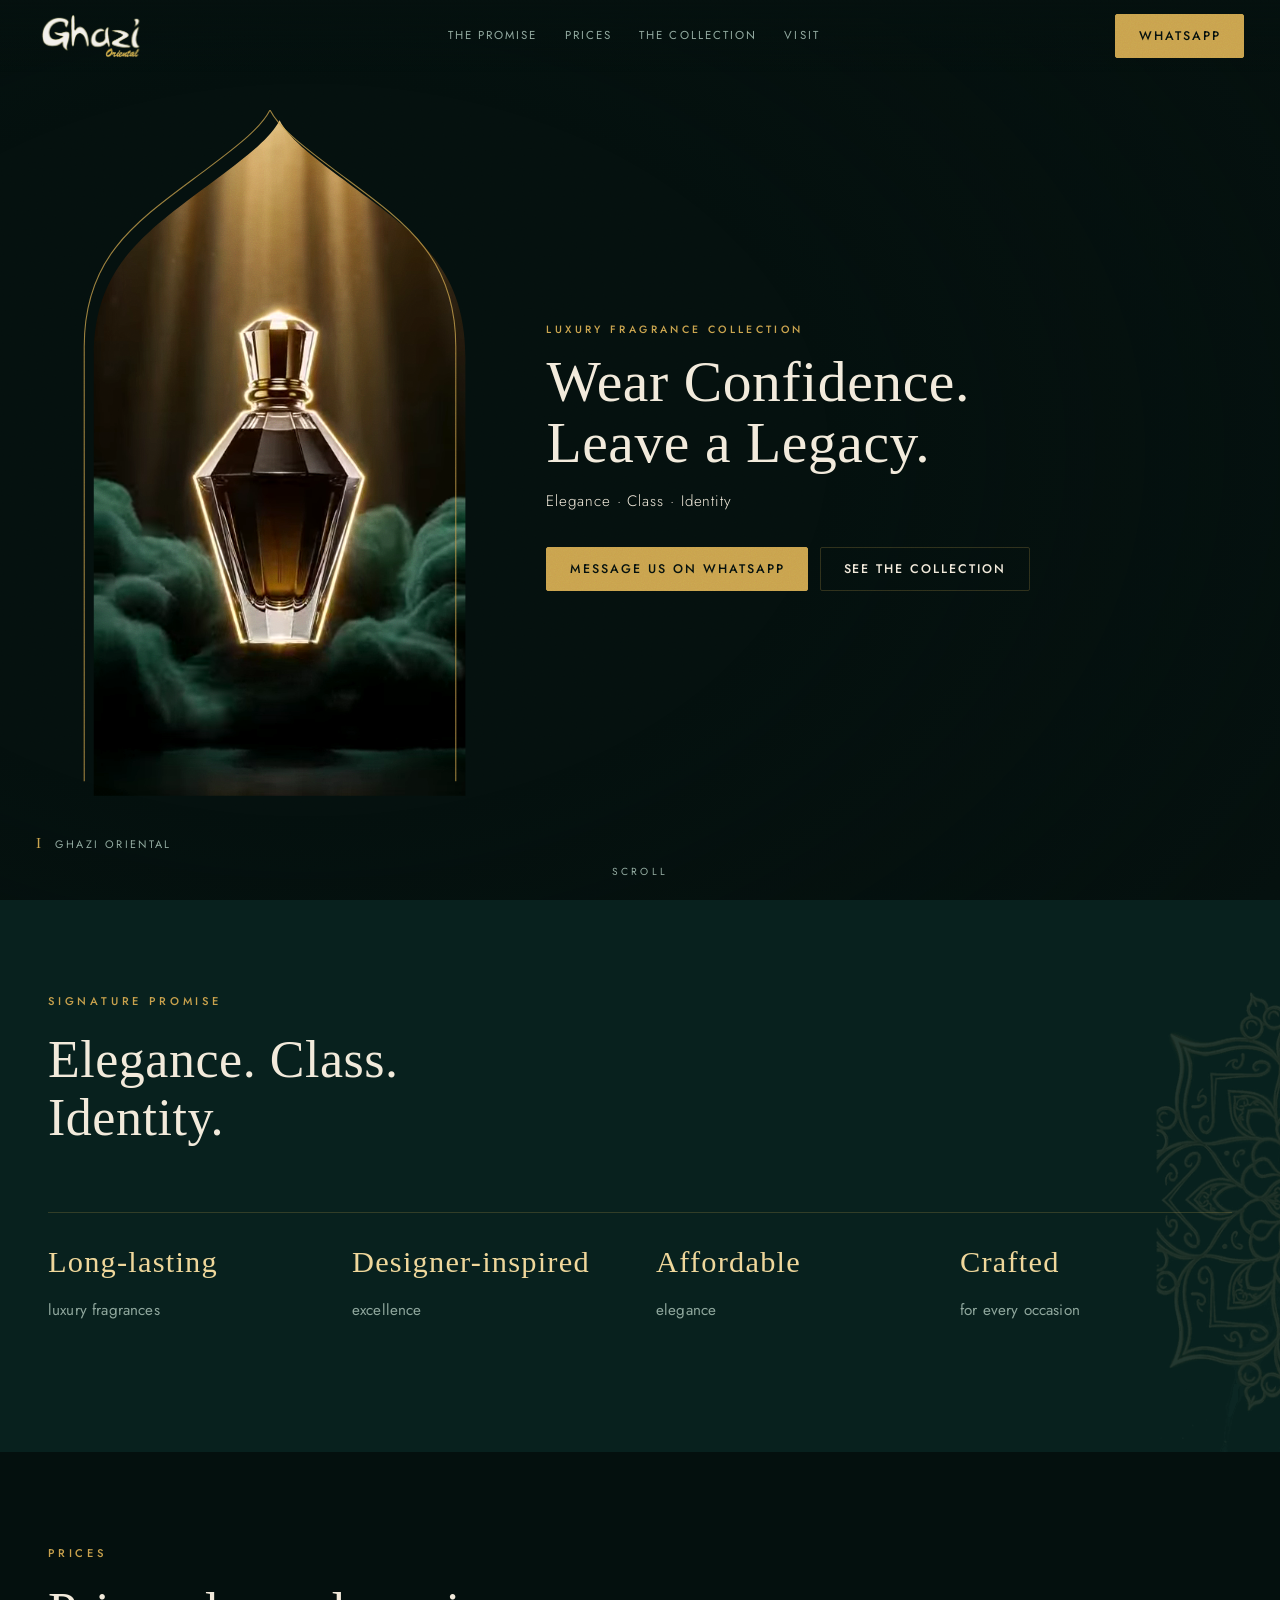
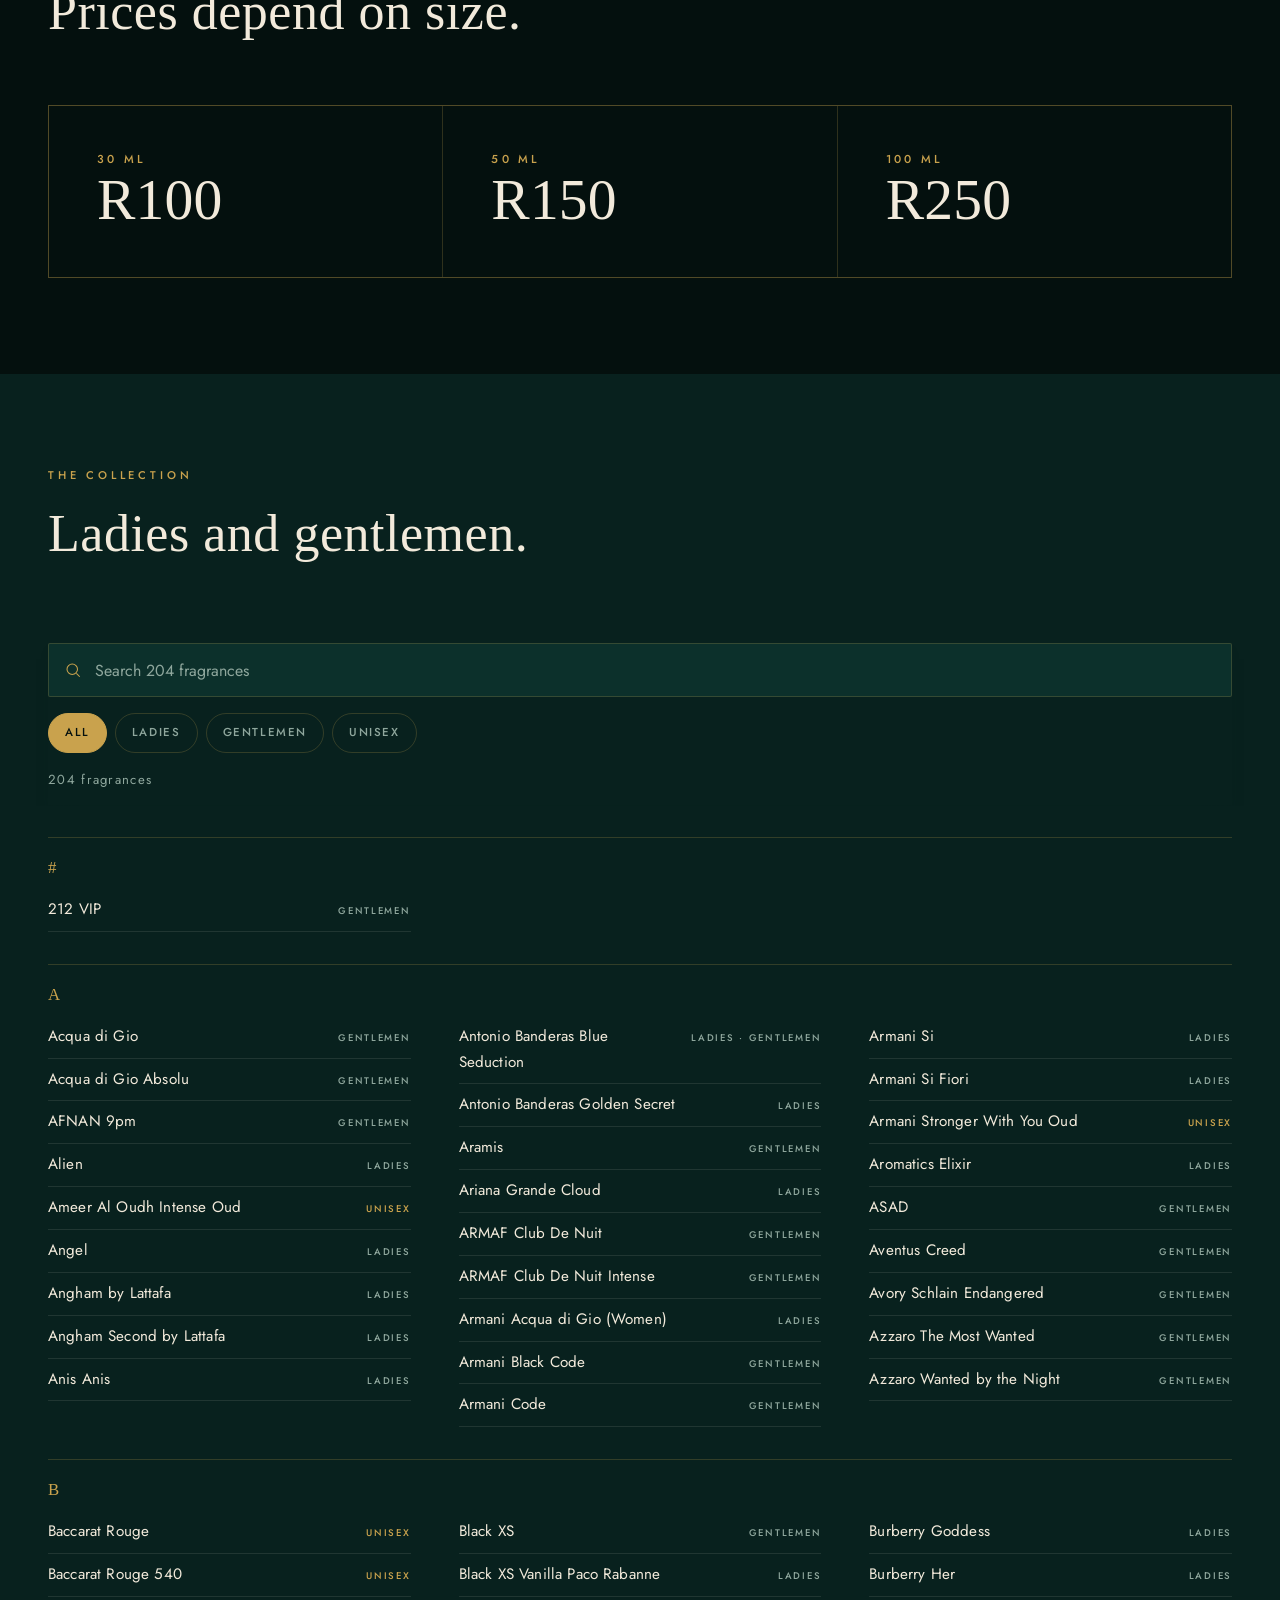
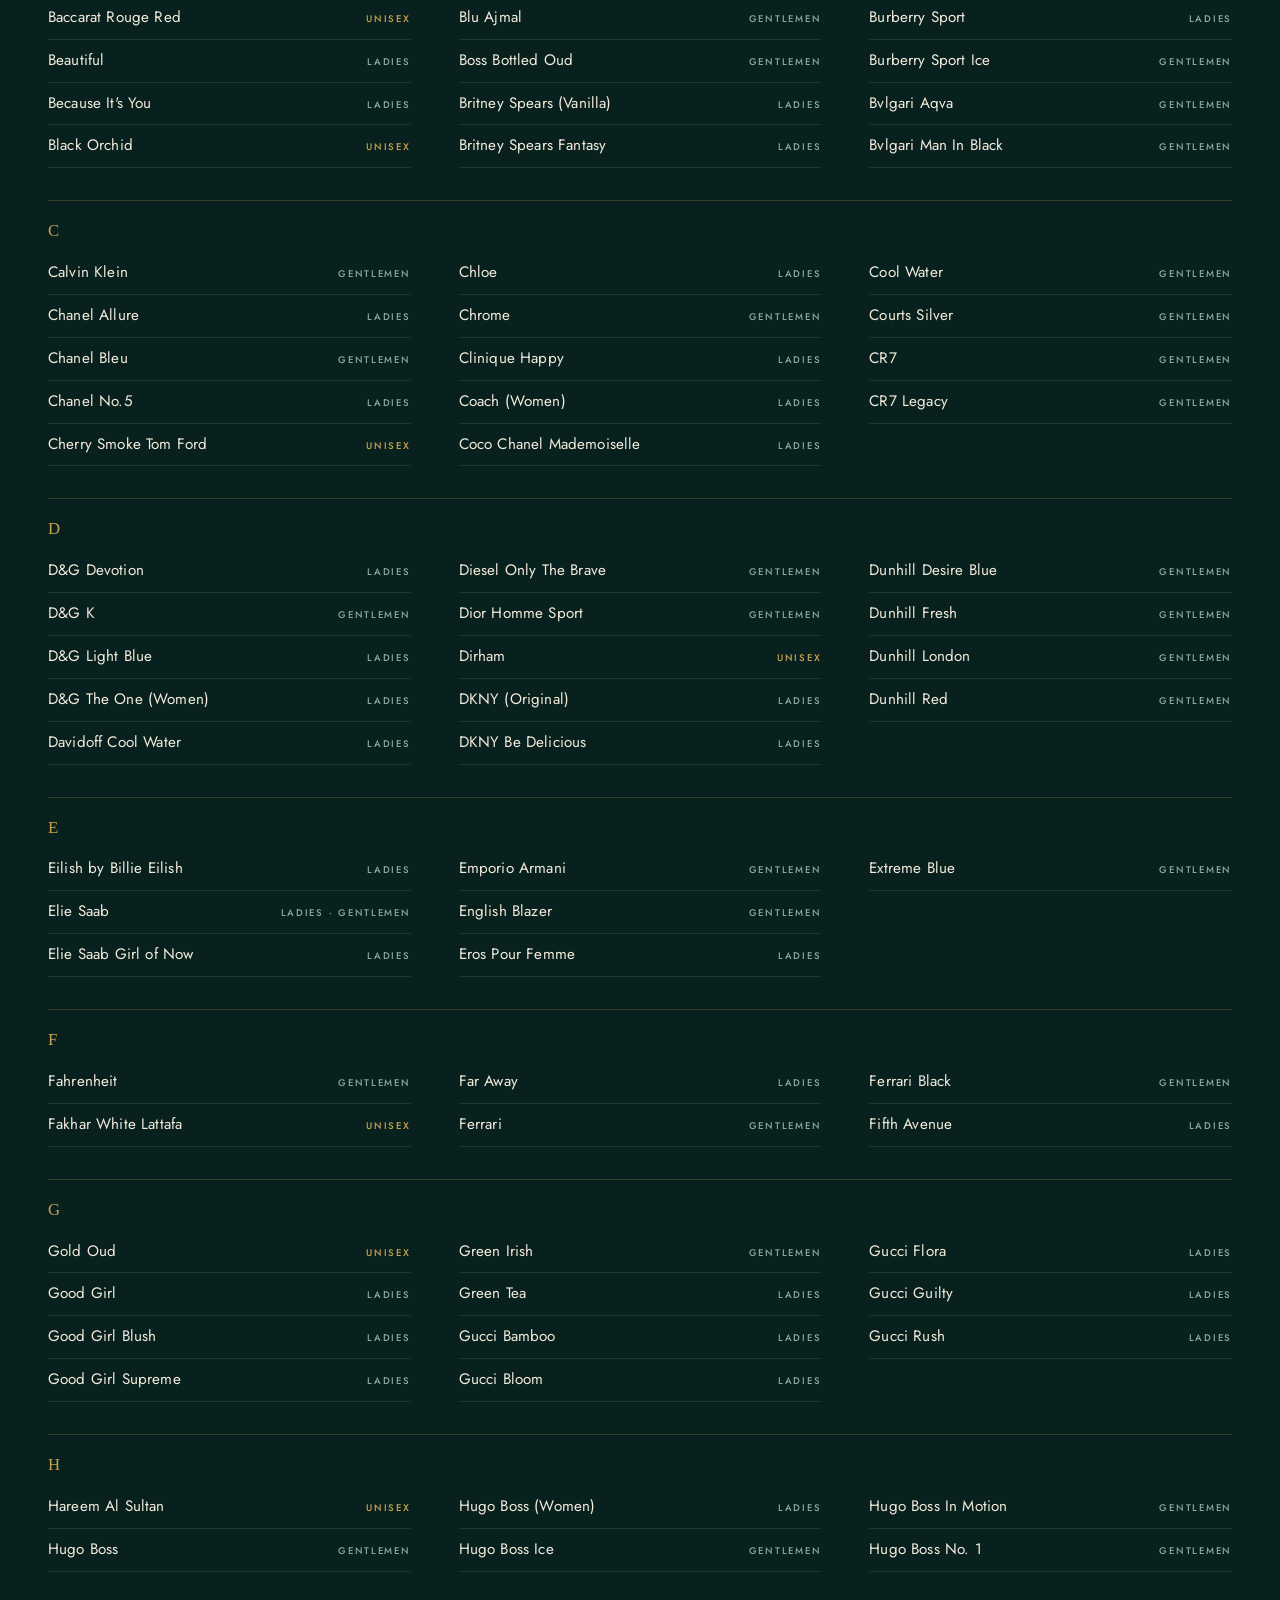
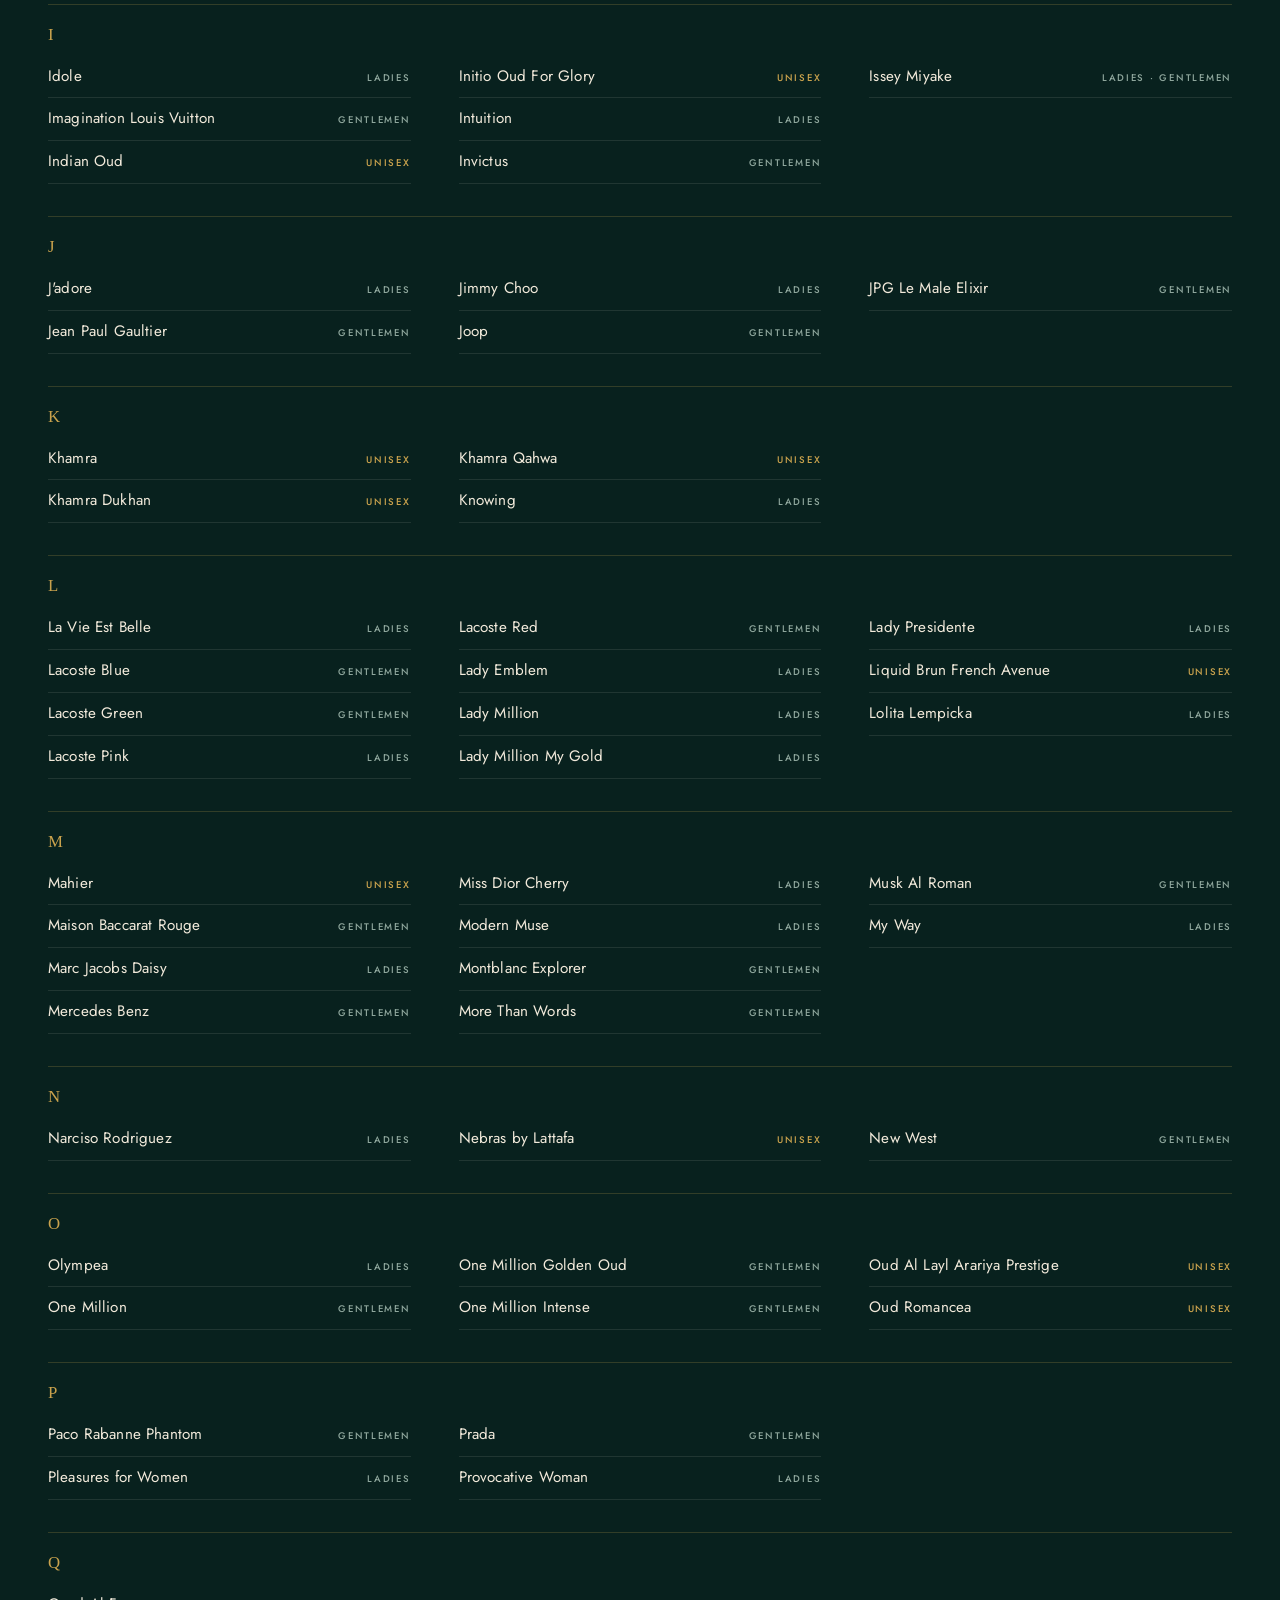
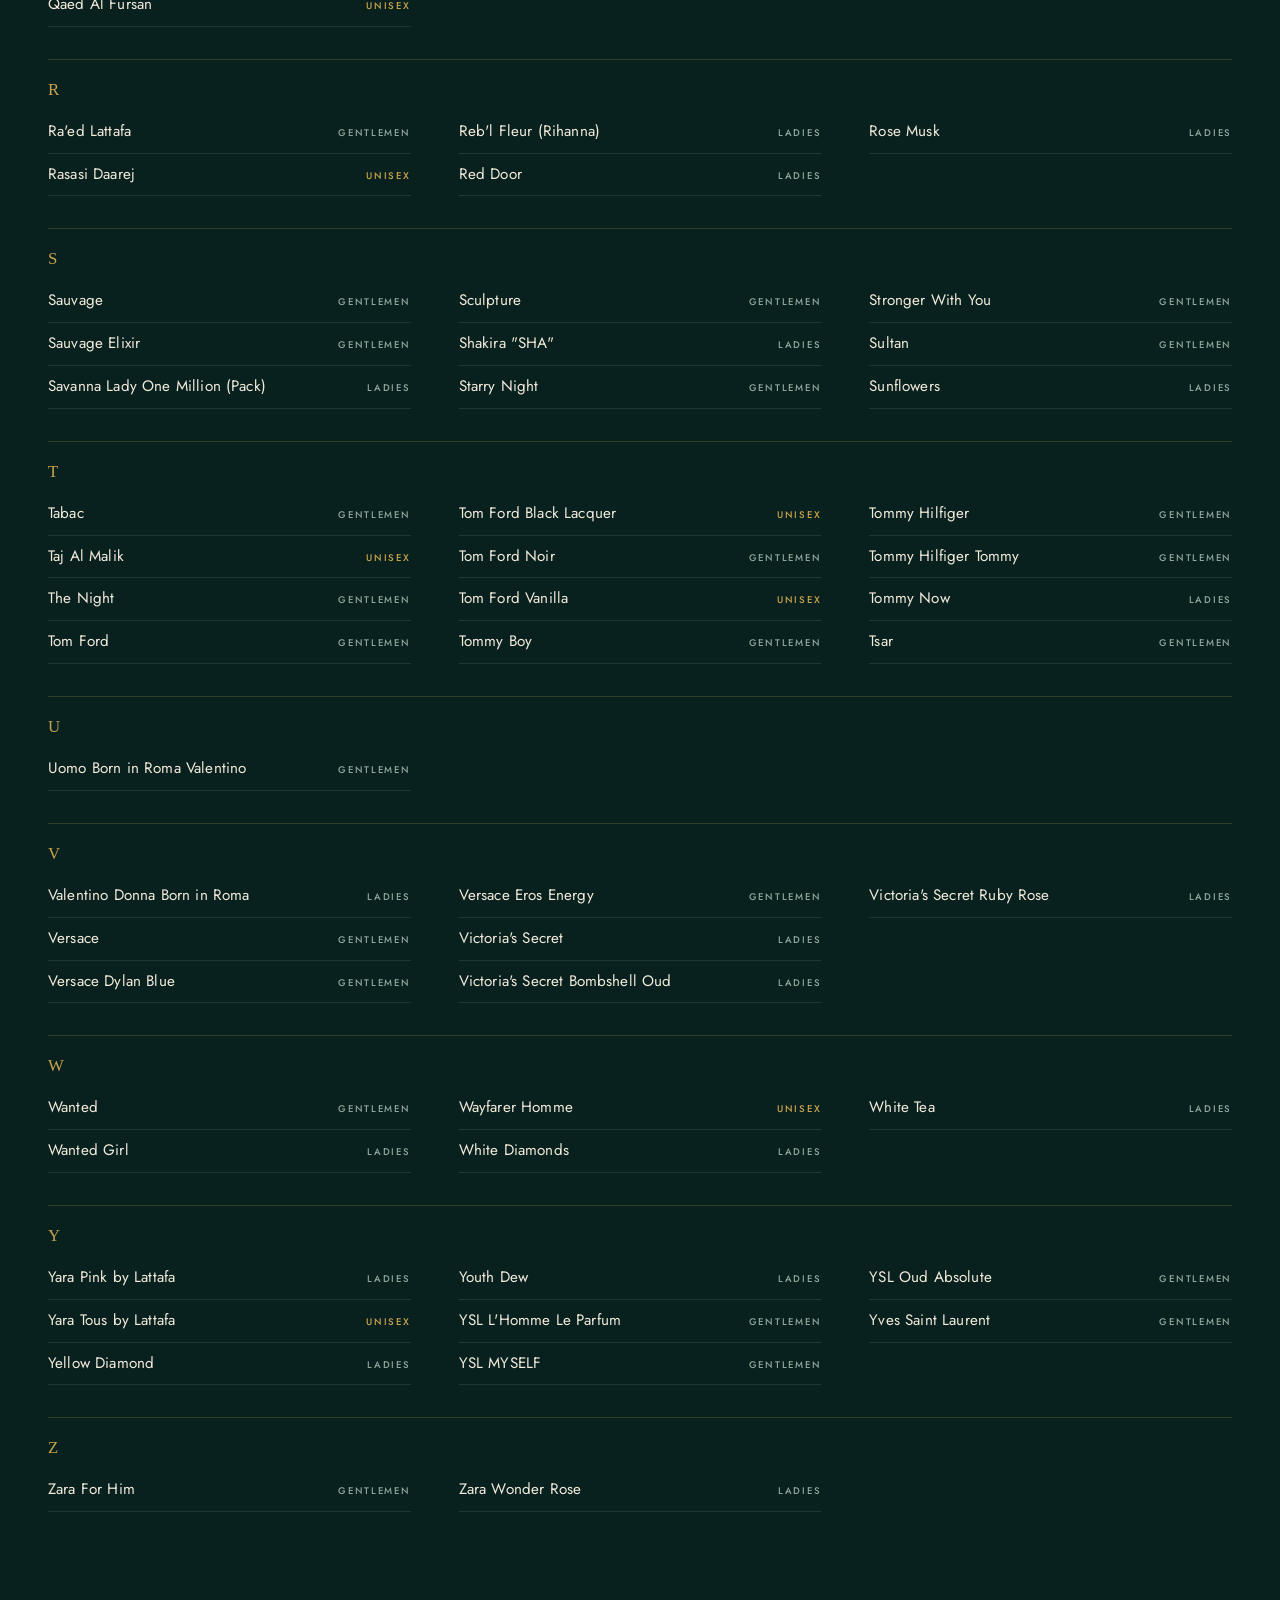
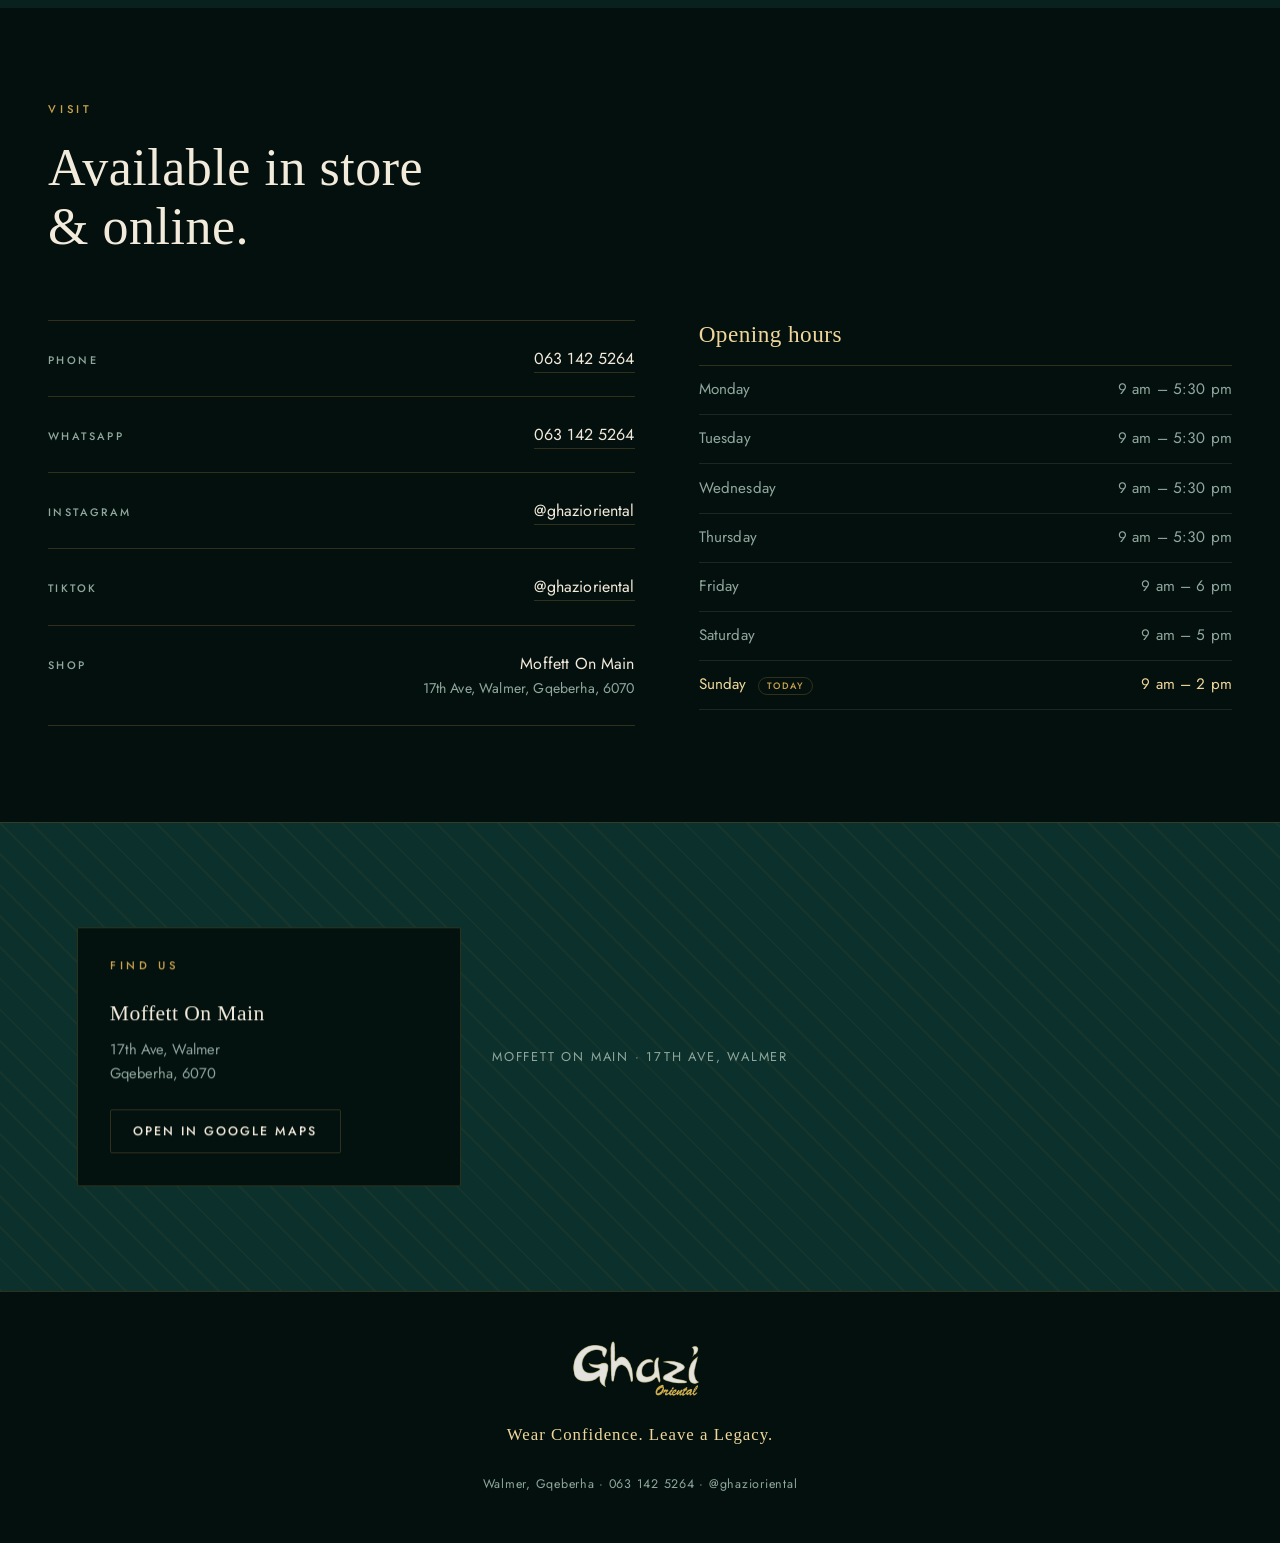
==== commit a814a054: "Make the site Ghazi Oriental's alone Son of the Middle East is gone from the site entirely: its mark" ====
--- a/ghazi-oriental/index.html
+++ b/ghazi-oriental/index.html
@@ -3,39 +3,45 @@
 <head>
 <meta charset="utf-8">
 <meta name="viewport" content="width=device-width, initial-scale=1">
-<title>Ghazi Oriental — luxury fragrance at Son of the Middle East, Gqeberha</title>
-<meta name="description" content="Two hundred and four designer-inspired fragrances at Son of the Middle East, Gqeberha. 30 ml R100, 50 ml R150, 100 ml R250. Call, WhatsApp or come in.">
+<title>Ghazi Oriental — Luxury Fragrance Collection, Walmer, Gqeberha</title>
+<meta name="description" content="Ghazi Oriental — luxury fragrance collection. Elegance, class, identity. 30 ml R100, 50 ml R150, 100 ml R250. Moffett On Main, 17th Ave, Walmer, Gqeberha.">
 <meta name="theme-color" content="#04100E">
 
 <meta property="og:type" content="website">
 <meta property="og:title" content="Ghazi Oriental — Wear Confidence. Leave a Legacy.">
-<meta property="og:description" content="204 designer-inspired fragrances at Son of the Middle East, Gqeberha. From R100.">
+<meta property="og:description" content="Luxury fragrance collection. Elegance, class, identity. Available in store and online, Walmer, Gqeberha.">
 <meta property="og:image" content="assets/img/film-poster.jpg">
 
 <link rel="preload" href="assets/fonts/marcellus-400-latin.woff2" as="font" type="font/woff2" crossorigin>
 <link rel="preload" href="assets/fonts/jost-400-latin.woff2" as="font" type="font/woff2" crossorigin>
 <link rel="stylesheet" href="assets/css/fonts.css">
 <link rel="stylesheet" href="assets/css/site.css">
-<link rel="icon" href="assets/img/sotme-mark.png" type="image/png">
+<link rel="icon" href="assets/img/icon.png" type="image/png">
 
 <script type="application/ld+json">
 {
   "@context": "https://schema.org",
   "@type": "Store",
-  "name": "Son of the Middle East",
-  "alternateName": "Ghazi Oriental",
-  "description": "Perfume shop stocking the Ghazi Oriental collection of designer-inspired fragrances.",
+  "name": "Ghazi Oriental",
+  "description": "Luxury fragrance collection. Elegance, class, identity.",
   "slogan": "Wear Confidence. Leave a Legacy.",
   "telephone": "+27631425264",
-  "priceRange": "R100–R250",
+  "priceRange": "R100-R250",
   "currenciesAccepted": "ZAR",
   "address": {
     "@type": "PostalAddress",
-    "streetAddress": "Dolphins Leap Centre, Humewood Road, Summerstrand",
+    "streetAddress": "Moffett On Main, 17th Ave, Walmer",
     "addressLocality": "Gqeberha",
+    "postalCode": "6070",
     "addressRegion": "Eastern Cape",
     "addressCountry": "ZA"
   },
+  "openingHoursSpecification": [
+    { "@type": "OpeningHoursSpecification", "dayOfWeek": ["Monday","Tuesday","Wednesday","Thursday"], "opens": "09:00", "closes": "17:30" },
+    { "@type": "OpeningHoursSpecification", "dayOfWeek": "Friday",   "opens": "09:00", "closes": "18:00" },
+    { "@type": "OpeningHoursSpecification", "dayOfWeek": "Saturday", "opens": "09:00", "closes": "17:00" },
+    { "@type": "OpeningHoursSpecification", "dayOfWeek": "Sunday",   "opens": "09:00", "closes": "14:00" }
+  ],
   "sameAs": [
     "https://www.instagram.com/ghazioriental",
     "https://www.tiktok.com/@ghazioriental"
@@ -58,8 +64,8 @@
   </defs>
 </svg>
 
-<!-- ── preloader ─────────────────────────────────────────────────────────── -->
-<div class="load" id="load" role="status" aria-live="polite" aria-label="Loading">
+<!-- preloader -->
+<div class="load" id="load" role="status" aria-label="Loading">
   <div class="load__inner">
     <svg class="load__ring" viewBox="0 0 100 100" aria-hidden="true">
       <circle id="loadRing" cx="50" cy="50" r="48"></circle>
@@ -70,142 +76,115 @@
 
 <div class="grain" aria-hidden="true"></div>
 
-<!-- ── fixed bar ─────────────────────────────────────────────────────────── -->
+<!-- fixed bar -->
 <header class="bar" id="bar">
   <a class="bar__brand" href="#top">
-    <img class="bar__mark" src="assets/img/sotme-mark.png" alt="" width="150" height="160">
-    <span class="bar__name"><span class="bar__shop">Son of the Middle East</span><span class="bar__line">Ghazi Oriental</span></span>
+    <img class="bar__logo" src="assets/img/ghazi-wordmark.png" alt="Ghazi Oriental"
+         width="476" height="182">
   </a>
 
   <nav class="bar__nav" id="nav" aria-label="Sections">
-    <a href="#house">The house</a>
+    <a href="#promise">The promise</a>
     <a href="#prices">Prices</a>
-    <a href="#index">The index</a>
+    <a href="#collection">The collection</a>
     <a href="#visit">Visit</a>
   </nav>
 
   <a class="btn btn--gold" href="https://wa.me/27631425264">WhatsApp</a>
 </header>
 
-<!-- the chapter you are in, bottom-left -->
 <p class="chapter" id="chapter" aria-hidden="true">
   <span class="chapter__num" id="chapterNum">I</span>
-  <span class="chapter__name" id="chapterName">The film</span>
+  <span class="chapter__name" id="chapterName">Ghazi Oriental</span>
 </p>
 
 <main id="main">
 
-<!-- ══ ACT I — THE FILM ═══════════════════════════════════════════════════ -->
-<section class="film" id="top" aria-label="Ghazi Oriental">
-  <div class="film__track" id="filmTrack">
-    <div class="film__stage">
-
-      <div class="vitrine">
-        <div class="vitrine__media">
-          <video id="film" muted loop autoplay playsinline preload="auto"
-                 poster="assets/img/film-poster.jpg"
-                 aria-label="The Ghazi Oriental bottle turning in a beam of light, a gold arabesque opening behind it">
-            <source src="assets/video/film.mp4" type="video/mp4">
-            <source src="assets/video/film.webm" type="video/webm">
-            <img src="assets/img/film-poster.jpg" alt="The Ghazi Oriental bottle in a beam of light.">
-          </video>
-        </div>
-        <svg class="vitrine__frame" viewBox="0 0 90 160" preserveAspectRatio="none" aria-hidden="true">
-          <path d="M1,159 V56 C1,34 14,26 30,14 C38,8 43,4 45,0 C47,4 52,8 60,14 C76,26 89,34 89,56 V159" />
-        </svg>
+<!-- ══ THE FILM ═══════════════════════════════════════════════════════════ -->
+<section class="film" id="top" aria-labelledby="heroTitle">
+  <div class="film__stage">
+
+    <div class="vitrine">
+      <div class="vitrine__media">
+        <video id="film" muted loop autoplay playsinline preload="auto"
+               poster="assets/img/film-poster.jpg"
+               aria-label="The Ghazi Oriental bottle turning in a beam of light, a gold arabesque opening behind it">
+          <source src="assets/video/film.mp4" type="video/mp4">
+          <source src="assets/video/film.webm" type="video/webm">
+          <img src="assets/img/film-poster.jpg" alt="The Ghazi Oriental bottle in a beam of light.">
+        </video>
       </div>
-
-      <div class="film__scrim" aria-hidden="true"></div>
-
-      <div class="beats" id="beats">
-        <div class="beat" data-beat="0" data-on="true">
-          <p class="beat__eyebrow">Luxury fragrance collection</p>
-          <h1 class="beat__title">Wear<br>confidence.</h1>
-          <p class="beat__sub">Two hundred and four fragrances, kept behind one counter in Gqeberha.</p>
-        </div>
-
-        <div class="beat" data-beat="1" data-on="false">
-          <p class="beat__title">Leave<br>a legacy.</p>
-          <p class="beat__sub">Designer-inspired compositions, built to sit close and stay all day.</p>
-        </div>
-
-        <div class="beat" data-beat="2" data-on="false">
-          <img class="beat__wordmark" src="assets/img/ghazi-wordmark.png"
-               alt="Ghazi Oriental" width="476" height="182">
-          <p class="beat__sub">Elegance &middot; Class &middot; Identity</p>
-        </div>
+      <svg class="vitrine__frame" viewBox="0 0 90 160" preserveAspectRatio="none" aria-hidden="true">
+        <path d="M1,159 V56 C1,34 14,26 30,14 C38,8 43,4 45,0 C47,4 52,8 60,14 C76,26 89,34 89,56 V159" />
+      </svg>
+    </div>
+
+    <div class="film__scrim" aria-hidden="true"></div>
+
+    <div class="hero">
+      <p class="hero__eyebrow">Luxury Fragrance Collection</p>
+      <h1 class="hero__title" id="heroTitle">Wear Confidence.<br>Leave a Legacy.</h1>
+      <p class="hero__creed">Elegance &middot; Class &middot; Identity</p>
+      <div class="hero__actions">
+        <a class="btn btn--gold" href="https://wa.me/27631425264">Message us on WhatsApp</a>
+        <a class="btn btn--ghost" href="#collection">See the collection</a>
       </div>
-
-      <p class="film__hint" id="filmHint" aria-hidden="true">Scroll</p>
-    </div>
-  </div>
-</section>
-
-<!-- ══ ACT II — THE HOUSE ═════════════════════════════════════════════════ -->
-<section class="section section--band house" id="house" aria-labelledby="houseTitle">
+    </div>
+
+    <p class="film__hint" aria-hidden="true">Scroll</p>
+  </div>
+</section>
+
+<!-- ══ SIGNATURE PROMISE ══════════════════════════════════════════════════ -->
+<section class="section section--band house" id="promise" aria-labelledby="promiseTitle">
   <img class="house__mandala" id="mandala" src="assets/img/mandala.png" alt=""
        width="600" height="600" loading="lazy" aria-hidden="true">
 
-  <div class="wrap house__grid">
-    <div data-reveal>
-      <p class="eyebrow">The house</p>
-      <h2 class="h2" id="houseTitle">A counter, a shelf,<br>and two hundred bottles.</h2>
-    </div>
-
-    <div class="prose" data-reveal style="--delay:120ms">
-      <p><strong>Ghazi Oriental</strong> is the fragrance list at Son of the Middle East. Every
-      bottle on it is a designer-inspired composition — the accords you already know from the
-      department-store counter, rebuilt to sit close to the skin and stay there.</p>
-      <p>Nothing here is a secret. We tell you what a scent is modelled on, we sell it by the
-      millilitre, and the price is the same whether the name on the shelf is famous or not.</p>
+  <div class="wrap">
+    <div class="section__head" data-reveal>
+      <p class="eyebrow">Signature promise</p>
+      <h2 class="h2" id="promiseTitle">Elegance. Class.<br>Identity.</h2>
     </div>
 
     <ul class="pillars">
       <li class="pillar" data-reveal>
-        <span class="pillar__word">Elegance</span>
-        <p>Oud, rose, amber and musk, blended for weight rather than noise.</p>
+        <span class="pillar__word">Long-lasting</span>
+        <p>luxury fragrances</p>
       </li>
-      <li class="pillar" data-reveal style="--delay:100ms">
-        <span class="pillar__word">Class</span>
-        <p>Nothing on the list costs more than R250. That is the whole point of it.</p>
+      <li class="pillar" data-reveal style="--delay:90ms">
+        <span class="pillar__word">Designer-inspired</span>
+        <p>excellence</p>
       </li>
-      <li class="pillar" data-reveal style="--delay:200ms">
-        <span class="pillar__word">Identity</span>
-        <p>Come in and try them on skin. A fragrance only tells the truth after an hour.</p>
+      <li class="pillar" data-reveal style="--delay:180ms">
+        <span class="pillar__word">Affordable</span>
+        <p>elegance</p>
+      </li>
+      <li class="pillar" data-reveal style="--delay:270ms">
+        <span class="pillar__word">Crafted</span>
+        <p>for every occasion</p>
       </li>
     </ul>
   </div>
 </section>
 
-<!-- ══ ACT III — THE PRICE ════════════════════════════════════════════════ -->
+<!-- ══ PRICES ═════════════════════════════════════════════════════════════ -->
 <section class="section" id="prices" aria-labelledby="pricesTitle">
   <div class="wrap">
     <div class="section__head" data-reveal>
       <p class="eyebrow">Prices</p>
-      <h2 class="h2" id="pricesTitle">You pay for the bottle,<br>not the name.</h2>
-      <p class="lede" style="margin-top:1.25rem">
-        One price list, and it covers the whole index. Sauvage costs what Khamra costs.
-      </p>
+      <h2 class="h2" id="pricesTitle">Prices depend on size.</h2>
     </div>
 
     <ul class="sizes" id="sizes" data-reveal></ul>
-
-    <p class="prose" style="margin-top:2rem" data-reveal>
-      Refills and gift boxes are done in store. If you want something that isn't on the list,
-      ask — the shelf changes every week.
-    </p>
-  </div>
-</section>
-
-<!-- ══ ACT IV — THE INDEX ═════════════════════════════════════════════════ -->
-<section class="section section--band" id="index" aria-labelledby="indexTitle">
+  </div>
+</section>
+
+<!-- ══ THE COLLECTION ═════════════════════════════════════════════════════ -->
+<section class="section section--band" id="collection" aria-labelledby="collectionTitle">
   <div class="wrap">
     <div class="section__head" data-reveal>
-      <p class="eyebrow">The index</p>
-      <h2 class="h2" id="indexTitle">Everything on the shelf.</h2>
-      <p class="lede" style="margin-top:1.25rem">
-        Search it by name, or narrow it to one side of the counter.
-      </p>
+      <p class="eyebrow">The collection</p>
+      <h2 class="h2" id="collectionTitle">Ladies and gentlemen.</h2>
     </div>
 
     <div class="index__controls">
@@ -215,8 +194,7 @@
           <circle cx="11" cy="11" r="7"/><path d="M16.5 16.5 21 21"/>
         </svg>
         <input class="search__field" id="search" type="search" autocomplete="off"
-               placeholder="Search by name — Sauvage, Yara, Good Girl…"
-               aria-describedby="tally">
+               placeholder="Search by name" aria-describedby="tally">
       </label>
 
       <div class="filters" id="filters" role="group" aria-label="Filter by collection">
@@ -226,55 +204,92 @@
         <button class="filter" type="button" data-filter="unisex" aria-pressed="false">Unisex</button>
       </div>
 
+      <p class="creed" id="creed"></p>
       <p class="tally" id="tally" role="status"></p>
     </div>
 
     <div class="index__list" id="list"></div>
 
     <div class="empty" id="empty" hidden>
-      <strong>Not on the list.</strong>
-      <p style="margin:0">Ask us anyway — we restock weekly and take requests.</p>
+      <strong>No match.</strong>
+      <p style="margin:0">Message us and we will tell you what is on the shelf.</p>
       <a class="btn btn--ghost" style="margin-top:1.25rem" href="https://wa.me/27631425264">Ask on WhatsApp</a>
     </div>
   </div>
 </section>
 
-<!-- ══ ACT V — VISIT ══════════════════════════════════════════════════════ -->
+<!-- ══ VISIT ══════════════════════════════════════════════════════════════ -->
 <section class="section" id="visit" aria-labelledby="visitTitle">
-  <div class="wrap contact__grid">
-    <div data-reveal>
+  <div class="wrap">
+    <div class="section__head" data-reveal>
       <p class="eyebrow">Visit</p>
-      <h2 class="h2" id="visitTitle">Come and smell them.</h2>
-      <p class="prose" style="margin-top:1.25rem">
-        Available in store and online. Message us the name you're after and we'll tell you
-        what's on the shelf before you travel.
-      </p>
-      <div class="actions">
-        <a class="btn btn--gold" href="https://wa.me/27631425264">Message us on WhatsApp</a>
-        <a class="btn btn--ghost" href="tel:+27631425264">Call 063 142 5264</a>
+      <h2 class="h2" id="visitTitle">Available in store<br>&amp; online.</h2>
+    </div>
+
+    <div class="contact__grid">
+      <ul class="lines" data-reveal>
+        <li class="line">
+          <span class="line__key">Phone</span>
+          <span class="line__val"><a href="tel:+27631425264">063 142 5264</a></span>
+        </li>
+        <li class="line">
+          <span class="line__key">WhatsApp</span>
+          <span class="line__val"><a href="https://wa.me/27631425264">063 142 5264</a></span>
+        </li>
+        <li class="line">
+          <span class="line__key">Instagram</span>
+          <span class="line__val"><a href="https://www.instagram.com/ghazioriental">@ghazioriental</a></span>
+        </li>
+        <li class="line">
+          <span class="line__key">TikTok</span>
+          <span class="line__val"><a href="https://www.tiktok.com/@ghazioriental">@ghazioriental</a></span>
+        </li>
+        <li class="line">
+          <span class="line__key">Shop</span>
+          <span class="line__val">
+            Moffett On Main<span>17th Ave, Walmer, Gqeberha, 6070</span>
+          </span>
+        </li>
+      </ul>
+
+      <div data-reveal style="--delay:120ms">
+        <h3 class="h3 hours__title">Opening hours</h3>
+        <ul class="hours" id="hours">
+          <li class="hour" data-day="1"><span>Monday</span><span>9 am – 5:30 pm</span></li>
+          <li class="hour" data-day="2"><span>Tuesday</span><span>9 am – 5:30 pm</span></li>
+          <li class="hour" data-day="3"><span>Wednesday</span><span>9 am – 5:30 pm</span></li>
+          <li class="hour" data-day="4"><span>Thursday</span><span>9 am – 5:30 pm</span></li>
+          <li class="hour" data-day="5"><span>Friday</span><span>9 am – 6 pm</span></li>
+          <li class="hour" data-day="6"><span>Saturday</span><span>9 am – 5 pm</span></li>
+          <li class="hour" data-day="0"><span>Sunday</span><span>9 am – 2 pm</span></li>
+        </ul>
       </div>
     </div>
-
-    <ul class="lines" data-reveal style="--delay:120ms">
-      <li class="line">
-        <span class="line__key">Phone</span>
-        <span class="line__val"><a href="tel:+27631425264">063 142 5264</a></span>
-      </li>
-      <li class="line">
-        <span class="line__key">Instagram</span>
-        <span class="line__val"><a href="https://www.instagram.com/ghazioriental">@ghazioriental</a></span>
-      </li>
-      <li class="line">
-        <span class="line__key">TikTok</span>
-        <span class="line__val"><a href="https://www.tiktok.com/@ghazioriental">@ghazioriental</a></span>
-      </li>
-      <li class="line">
-        <span class="line__key">Shop</span>
-        <span class="line__val">
-          Dolphins Leap Centre<span>Humewood Road, Summerstrand, Gqeberha</span>
-        </span>
-      </li>
-    </ul>
+  </div>
+</section>
+
+<!-- ══ THE MAP ════════════════════════════════════════════════════════════ -->
+<section class="map" id="map" aria-labelledby="mapTitle">
+  <h2 class="vh" id="mapTitle">Where to find us</h2>
+
+  <div class="map__panel">
+    <p class="eyebrow">Find us</p>
+    <p class="map__address">
+      Moffett On Main<span>17th Ave, Walmer<br>Gqeberha, 6070</span>
+    </p>
+    <a class="btn btn--ghost"
+       href="https://www.google.com/maps/search/?api=1&amp;query=Ghazi+Oriental+Moffett+On+Main+17th+Ave+Walmer+Gqeberha">
+      Open in Google Maps
+    </a>
+  </div>
+
+  <div class="map__stage">
+    <div class="map__ground" aria-hidden="true">
+      <p>Moffett On Main &middot; 17th Ave, Walmer</p>
+    </div>
+    <iframe class="map__frame" title="Map showing Moffett On Main, 17th Ave, Walmer, Gqeberha"
+            src="https://www.google.com/maps?q=Moffett%20On%20Main%2C%2017th%20Ave%2C%20Walmer%2C%20Gqeberha%2C%206070&amp;output=embed"
+            loading="lazy" referrerpolicy="no-referrer-when-downgrade"></iframe>
   </div>
 </section>
 
@@ -285,11 +300,7 @@
     <img class="foot__mark" src="assets/img/ghazi-wordmark.png" alt="Ghazi Oriental"
          width="476" height="182" loading="lazy">
     <p class="foot__tag">Wear Confidence. Leave a Legacy.</p>
-
-    <p class="foot__at">at</p>
-    <img class="foot__shop" src="assets/img/sotme-lockup.png" alt="Son of the Middle East"
-         width="540" height="197" loading="lazy">
-    <p class="foot__meta">Gqeberha, South Africa</p>
+    <p class="foot__meta">Walmer, Gqeberha &middot; 063 142 5264 &middot; @ghazioriental</p>
   </div>
 </footer>
 
--- a/ghazi-oriental/assets/css/site.css
+++ b/ghazi-oriental/assets/css/site.css
@@ -1,5 +1,5 @@
 /* ==========================================================================
-   GHAZI ORIENTAL  ·  Son of the Middle East
+   GHAZI ORIENTAL  ·  Luxury Fragrance Collection
    --------------------------------------------------------------------------
    Everything visual lives here. The tokens at the top drive the rest of the
    file — change a value there and it changes everywhere.
@@ -238,23 +238,15 @@
 .bar__brand {
   display: flex;
   align-items: center;
-  gap: .7rem;
+  min-height: 44px;
   text-decoration: none;
-  min-height: 44px;
-}
-.bar__mark { width: 22px; height: auto; opacity: .95; }
-.bar__name {
-  font: 500 .66rem/1.35 var(--body);
-  letter-spacing: .2em;
-  text-transform: uppercase;
-  color: var(--cream);
-}
-.bar__shop { display: block; }
-.bar__line { display: block; color: var(--gold); letter-spacing: .26em; }
-@media (max-width: 30rem) {
-  .bar__name { font-size: .58rem; letter-spacing: .12em; }
-  .bar__line { letter-spacing: .16em; }
-}
+}
+.bar__logo {
+  width: clamp(88px, 20vw, 116px);
+  opacity: .96;
+  transition: opacity var(--fast) var(--ease);
+}
+.bar__brand:hover .bar__logo { opacity: 1; }
 
 .bar__nav { display: none; gap: var(--s-3); }
 .bar__nav a {
@@ -357,31 +349,31 @@
 .section__head { margin-bottom: clamp(2rem, 5vw, var(--s-6)); }
 
 /* --------------------------------------------------------------------------
-   8. ACT I — THE FILM
-   A tall scroll track with a sticky stage. The film is scrubbed by scroll
-   position; the words change with it. On a phone the stage goes full-bleed
-   because the film is already a portrait.
+   8. THE FILM
+   The film plays and loops on its own. On a wide screen it sits in its arch
+   on the left with the words beside it; on a phone the words fall underneath.
    -------------------------------------------------------------------------- */
 
 .film { position: relative; }
-.film__track { height: 320vh; }
 
 .film__stage {
-  position: sticky;
-  top: 0;
-  height: 100svh;
+  position: relative;
+  min-height: 100svh;
   display: grid;
   place-items: center;
-  padding-top: 4.5rem;
+  gap: clamp(2rem, 5vh, 3rem);
+  padding: 6rem clamp(1.25rem, 5vw, 3rem) 5rem;
   overflow: hidden;
+  text-align: center;
 }
 
 /* the vitrine: the film behind a drawn gold arch */
 .vitrine {
   position: relative;
-  width: min(86vw, calc((100svh - 12rem) * 0.5625));
+  z-index: 0;
+  width: min(74vw, 300px);
   aspect-ratio: 9 / 16;
-  max-height: calc(100svh - 11rem);
+  max-height: 54svh;
 }
 
 .vitrine__media {
@@ -411,91 +403,83 @@
   opacity: .75;
 }
 
-/* the words that sit over / beside the film */
-.beats {
+/* a soft vignette so the edges of the stage settle into the page */
+.film__scrim {
   position: absolute;
   inset: 0;
-  display: grid;
-  place-items: end center;
-  padding: var(--s-4) var(--s-3) clamp(4rem, 10svh, 5.5rem);
+  z-index: 1;
   pointer-events: none;
-  text-align: center;
-}
-
-.beat {
-  grid-area: 1 / 1;
-  opacity: 0;
-  transform: translateY(14px);
-  transition: opacity var(--slow) var(--ease), transform var(--slow) var(--ease);
-}
-.beat[data-on='true'] { opacity: 1; transform: none; }
-
-.beat__title {
-  margin: 0;
-  font-family: var(--display);
-  font-size: clamp(2rem, 7vw, 3.6rem);
-  line-height: 1.05;
-  text-shadow: 0 2px 30px rgba(4, 16, 14, .95), 0 0 60px rgba(4, 16, 14, .8);
-}
-.beat__eyebrow {
+  background: radial-gradient(120% 80% at 50% 45%, rgba(4, 16, 14, 0) 45%, rgba(4, 16, 14, .55) 100%);
+}
+
+.hero { position: relative; z-index: 2; }
+
+.hero__eyebrow {
   margin: 0 0 var(--s-2);
   color: var(--gold);
   font: 500 .66rem/1 var(--body);
   letter-spacing: .32em;
   text-transform: uppercase;
-  text-shadow: 0 2px 18px rgba(4, 16, 14, .95);
-}
-
-.beat__sub {
+}
+
+.hero__title {
+  margin: 0;
+  font-family: var(--display);
+  font-size: clamp(1.9rem, 6.6vw, 3.6rem);
+  line-height: 1.06;
+  letter-spacing: .01em;
+}
+
+.hero__creed {
   margin: var(--s-2) 0 0;
   font-size: .95rem;
   font-weight: 300;
+  letter-spacing: .06em;
   color: var(--cream);
-  text-shadow: 0 2px 20px rgba(4, 16, 14, .95);
-}
-.beat__wordmark { width: min(64vw, 300px); margin-inline: auto; }
-
-.film__scrim {
-  position: absolute;
-  inset: 0;
-  pointer-events: none;
-  background:
-    radial-gradient(120% 60% at 50% 34%, rgba(4, 16, 14, 0) 40%, rgba(4, 16, 14, .5) 100%),
-    linear-gradient(rgba(4, 16, 14, 0) 44%, rgba(4, 16, 14, .72) 66%, var(--ink) 86%);
+}
+
+.hero__actions {
+  display: flex;
+  flex-wrap: wrap;
+  justify-content: center;
+  gap: .75rem;
+  margin-top: var(--s-4);
 }
 
 .film__hint {
   position: absolute;
   left: 50%;
-  bottom: 1.6rem;
+  bottom: 1.4rem;
+  z-index: 2;
   transform: translateX(-50%);
+  margin: 0;
   font: 400 .64rem/1 var(--body);
   letter-spacing: .3em;
   text-transform: uppercase;
   color: var(--muted);
-  transition: opacity var(--mid) var(--ease);
-}
-
-/* on a wide screen the film moves left and the words sit beside it */
+}
+
 @media (min-width: 62rem) {
-  .film__stage { place-items: center start; }
+  .film__stage {
+    grid-template-columns: auto minmax(0, 1fr);
+    gap: clamp(2.5rem, 6vw, 5.5rem);
+    align-items: center;
+    justify-items: start;
+    text-align: left;
+    padding-inline: clamp(2rem, 7vw, 6rem);
+  }
   .vitrine {
-    margin-left: clamp(2rem, 7vw, 6rem);
-    width: min(34vw, calc((100svh - 9rem) * 0.5625));
+    width: min(30vw, 380px);
+    max-height: calc(100svh - 12rem);
   }
-  .beats {
-    inset: 0 clamp(2rem, 6vw, 5rem) 0 auto;
-    width: min(46vw, 34rem);
-    place-items: center start;
-    text-align: left;
-    padding: 0;
+  .hero__actions { justify-content: flex-start; }
+  .film__scrim {
+    background: radial-gradient(90% 90% at 24% 50%, rgba(4, 16, 14, 0) 45%, rgba(4, 16, 14, .5) 100%);
   }
-  .beat__wordmark { margin-inline: 0; width: min(26vw, 330px); }
-  .film__scrim { background: radial-gradient(90% 90% at 22% 50%, rgba(4, 16, 14, 0) 40%, rgba(4, 16, 14, .55) 100%); }
-}
-
-/* --------------------------------------------------------------------------
-   9. ACT II — THE HOUSE
+}
+
+/* --------------------------------------------------------------------------
+   9. THE SIGNATURE PROMISE
    -------------------------------------------------------------------------- */
 
 .house { position: relative; overflow: hidden; }
@@ -532,8 +516,11 @@
 }
 .pillar p { margin: 0; color: var(--muted); font-size: .95rem; }
 
-@media (min-width: 48rem) {
-  .pillars { grid-template-columns: repeat(3, 1fr); gap: var(--s-5); }
+@media (min-width: 40rem) {
+  .pillars { grid-template-columns: repeat(2, 1fr); column-gap: var(--s-5); }
+}
+@media (min-width: 64rem) {
+  .pillars { grid-template-columns: repeat(4, 1fr); gap: var(--s-4); }
   .pillar { border-bottom: 0; }
 }
 @media (min-width: 62rem) {
@@ -544,12 +531,12 @@
     row-gap: 0;
     align-items: end;
   }
-  .pillars { grid-column: 1 / -1; margin-top: var(--s-6); }
-}
-
-/* --------------------------------------------------------------------------
-   10. ACT III — THE PRICE
-   The honest bit: the price follows the bottle, not the name.
+  .pillars { grid-column: 1 / -1; margin-top: var(--s-5); }
+}
+
+/* --------------------------------------------------------------------------
+   10. PRICES
+   One price list by bottle size, covering the whole collection.
    -------------------------------------------------------------------------- */
 
 .sizes {
@@ -583,10 +570,9 @@
   font-variant-numeric: tabular-nums;
   color: var(--cream);
 }
-.size__note { font-size: .88rem; color: var(--muted); }
-
-/* --------------------------------------------------------------------------
-   11. ACT IV — THE INDEX
+
+/* --------------------------------------------------------------------------
+   11. THE COLLECTION
    Two hundred names is only useful if it can be searched. The controls
    stick to the top of the section while you scroll the list.
    -------------------------------------------------------------------------- */
@@ -667,6 +653,17 @@
   color: var(--ink);
 }
 
+.creed {
+  margin: var(--s-2) 0 0;
+  min-height: 1.2em;
+  font-family: var(--display);
+  font-size: 1rem;
+  letter-spacing: .05em;
+  color: var(--gold-hi);
+  transition: opacity var(--mid) var(--ease);
+}
+.creed:empty { display: none; }
+
 .tally {
   margin: 0;
   padding: var(--s-2) 0 .85rem;
@@ -726,7 +723,7 @@
 .empty strong { display: block; color: var(--cream); font-weight: 400; margin-bottom: .4rem; font-family: var(--display); font-size: 1.2rem; }
 
 /* --------------------------------------------------------------------------
-   12. ACT V — VISIT
+   12. VISIT
    -------------------------------------------------------------------------- */
 
 .contact__grid { display: grid; gap: var(--s-5); }
@@ -745,8 +742,125 @@
 
 .actions { display: flex; flex-wrap: wrap; gap: .75rem; margin-top: var(--s-4); }
 
-/* --------------------------------------------------------------------------
-   13. FOOTER
+/* the week, with today picked out */
+.hours__title { margin-bottom: var(--s-2); color: var(--gold-hi); }
+
+.hours { list-style: none; margin: 0; padding: 0; border-top: 1px solid var(--line); }
+
+.hour {
+  display: flex;
+  align-items: baseline;
+  justify-content: space-between;
+  gap: var(--s-3);
+  padding: .7rem 0;
+  border-bottom: 1px solid var(--line-soft);
+  font-size: .95rem;
+  color: var(--muted);
+  font-variant-numeric: tabular-nums;
+}
+.hour[data-today='true'] { color: var(--gold-hi); }
+.hour[data-today='true'] span:first-child::after {
+  content: 'Today';
+  display: inline-block;
+  margin-left: .7rem;
+  padding: .2rem .5rem;
+  border: 1px solid var(--line);
+  border-radius: 999px;
+  font: 500 .58rem/1 var(--body);
+  letter-spacing: .16em;
+  text-transform: uppercase;
+  color: var(--gold);
+  vertical-align: middle;
+}
+
+/* --------------------------------------------------------------------------
+   13. THE MAP
+   Full width at the foot of the page. The address panel is not a fallback —
+   it is always there, so the section still does its job if the embed is
+   blocked by a network, an extension, or a strict content policy.
+   -------------------------------------------------------------------------- */
+
+.map {
+  position: relative;
+  border-top: 1px solid var(--line);
+  background: var(--deep);
+}
+
+.map__stage { position: relative; }
+
+.map__frame {
+  display: block;
+  position: relative;
+  z-index: 1;
+  width: 100%;
+  height: clamp(280px, 42vh, 420px);
+  border: 0;
+  background: transparent;
+}
+
+/* what sits behind the embed, so a blocked or offline map still reads as a
+   panel rather than a hole. Google paints over it the moment it loads. */
+.map__ground {
+  position: absolute;
+  inset: 0;
+  z-index: 0;
+  display: grid;
+  place-items: center;
+  gap: .6rem;
+  padding: var(--s-4);
+  background:
+    repeating-linear-gradient(45deg, rgba(201,162,77,.05) 0 2px, transparent 2px 22px),
+    var(--jade);
+  text-align: center;
+}
+.map__ground p {
+  margin: 0;
+  font: 400 .8rem/1.6 var(--body);
+  letter-spacing: .14em;
+  text-transform: uppercase;
+  color: var(--muted);
+}
+
+.map__panel {
+  padding: var(--s-4) clamp(1.25rem, 5vw, 3rem);
+  border-bottom: 1px solid var(--line);
+}
+.map__address {
+  margin: 0 0 var(--s-3);
+  font-family: var(--display);
+  font-size: 1.35rem;
+  letter-spacing: .02em;
+  color: var(--cream);
+}
+.map__address span {
+  display: block;
+  margin-top: .4rem;
+  font-family: var(--body);
+  font-size: .92rem;
+  line-height: 1.6;
+  letter-spacing: 0;
+  color: var(--muted);
+}
+
+@media (min-width: 56rem) {
+  .map__panel {
+    position: absolute;
+    z-index: 2;
+    top: 50%;
+    left: clamp(2rem, 6vw, 5rem);
+    translate: 0 -50%;
+    width: min(24rem, 34vw);
+    padding: var(--s-4);
+    border: 1px solid var(--line);
+    border-radius: var(--radius);
+    background: rgba(4, 16, 14, .94);
+    backdrop-filter: blur(8px);
+  }
+  .map__frame { height: clamp(360px, 52vh, 520px); }
+}
+
+/* --------------------------------------------------------------------------
+   14. FOOTER
    -------------------------------------------------------------------------- */
 
 .foot {
@@ -756,27 +870,10 @@
 }
 .foot__mark { width: 150px; margin: 0 auto var(--s-3); opacity: .9; }
 .foot__tag { font-family: var(--display); color: var(--gold-hi); letter-spacing: .06em; font-size: 1.05rem; }
-.foot__at {
-  margin: var(--s-5) 0 var(--s-3);
-  font: 400 .68rem/1 var(--body);
-  letter-spacing: .3em;
-  text-transform: uppercase;
-  color: var(--muted);
-}
-.foot__at::before, .foot__at::after {
-  content: '';
-  display: inline-block;
-  width: clamp(2rem, 8vw, 4rem);
-  height: 1px;
-  margin: 0 .9rem;
-  vertical-align: middle;
-  background: var(--line);
-}
-.foot__shop { width: 190px; margin: 0 auto var(--s-2); opacity: .9; }
 .foot__meta { margin: 0; font-size: .78rem; color: var(--muted); letter-spacing: .06em; }
 
 /* --------------------------------------------------------------------------
-   14. REVEALS
+   15. REVEALS
    -------------------------------------------------------------------------- */
 
 [data-reveal] {
@@ -788,7 +885,7 @@
 [data-reveal][data-shown='true'] { opacity: 1; transform: none; }
 
 /* --------------------------------------------------------------------------
-   15. REDUCED MOTION
+   16. REDUCED MOTION
    No scrubbing, no drifting, no reveals held back — everything on screen.
    -------------------------------------------------------------------------- */
 
@@ -803,45 +900,8 @@
 
   [data-reveal] { opacity: 1; transform: none; }
 
-  /* the film stops being a scroll track and becomes a still poster:
-     one column, everything visible, nothing pinned */
-  .film__track { height: auto; }
-
-  .film__stage {
-    position: static;
-    height: auto;
-    display: grid;
-    place-items: center;
-    gap: var(--s-5);
-    padding: 7rem clamp(1.25rem, 5vw, 3rem) var(--s-6);
-    overflow: visible;
-  }
-
-  .vitrine {
-    width: min(74vw, 320px);
-    max-height: none;
-    margin: 0;
-  }
-
-  .beats {
-    position: static;
-    inset: auto;
-    display: grid;
-    gap: var(--s-4);
-    width: min(100%, 42rem);
-    place-items: center;
-    text-align: center;
-    padding: 0;
-  }
-
-  .beat {
-    grid-area: auto;
-    opacity: 1;
-    transform: none;
-  }
-
-  .beat__wordmark { margin-inline: auto; width: min(60vw, 300px); }
-
-  .film__scrim, .film__hint { display: none; }
+  /* the film holds on its poster instead of looping */
+  .film__stage { min-height: auto; }
+  .film__hint { display: none; }
   .house__mandala { display: none; }
 }
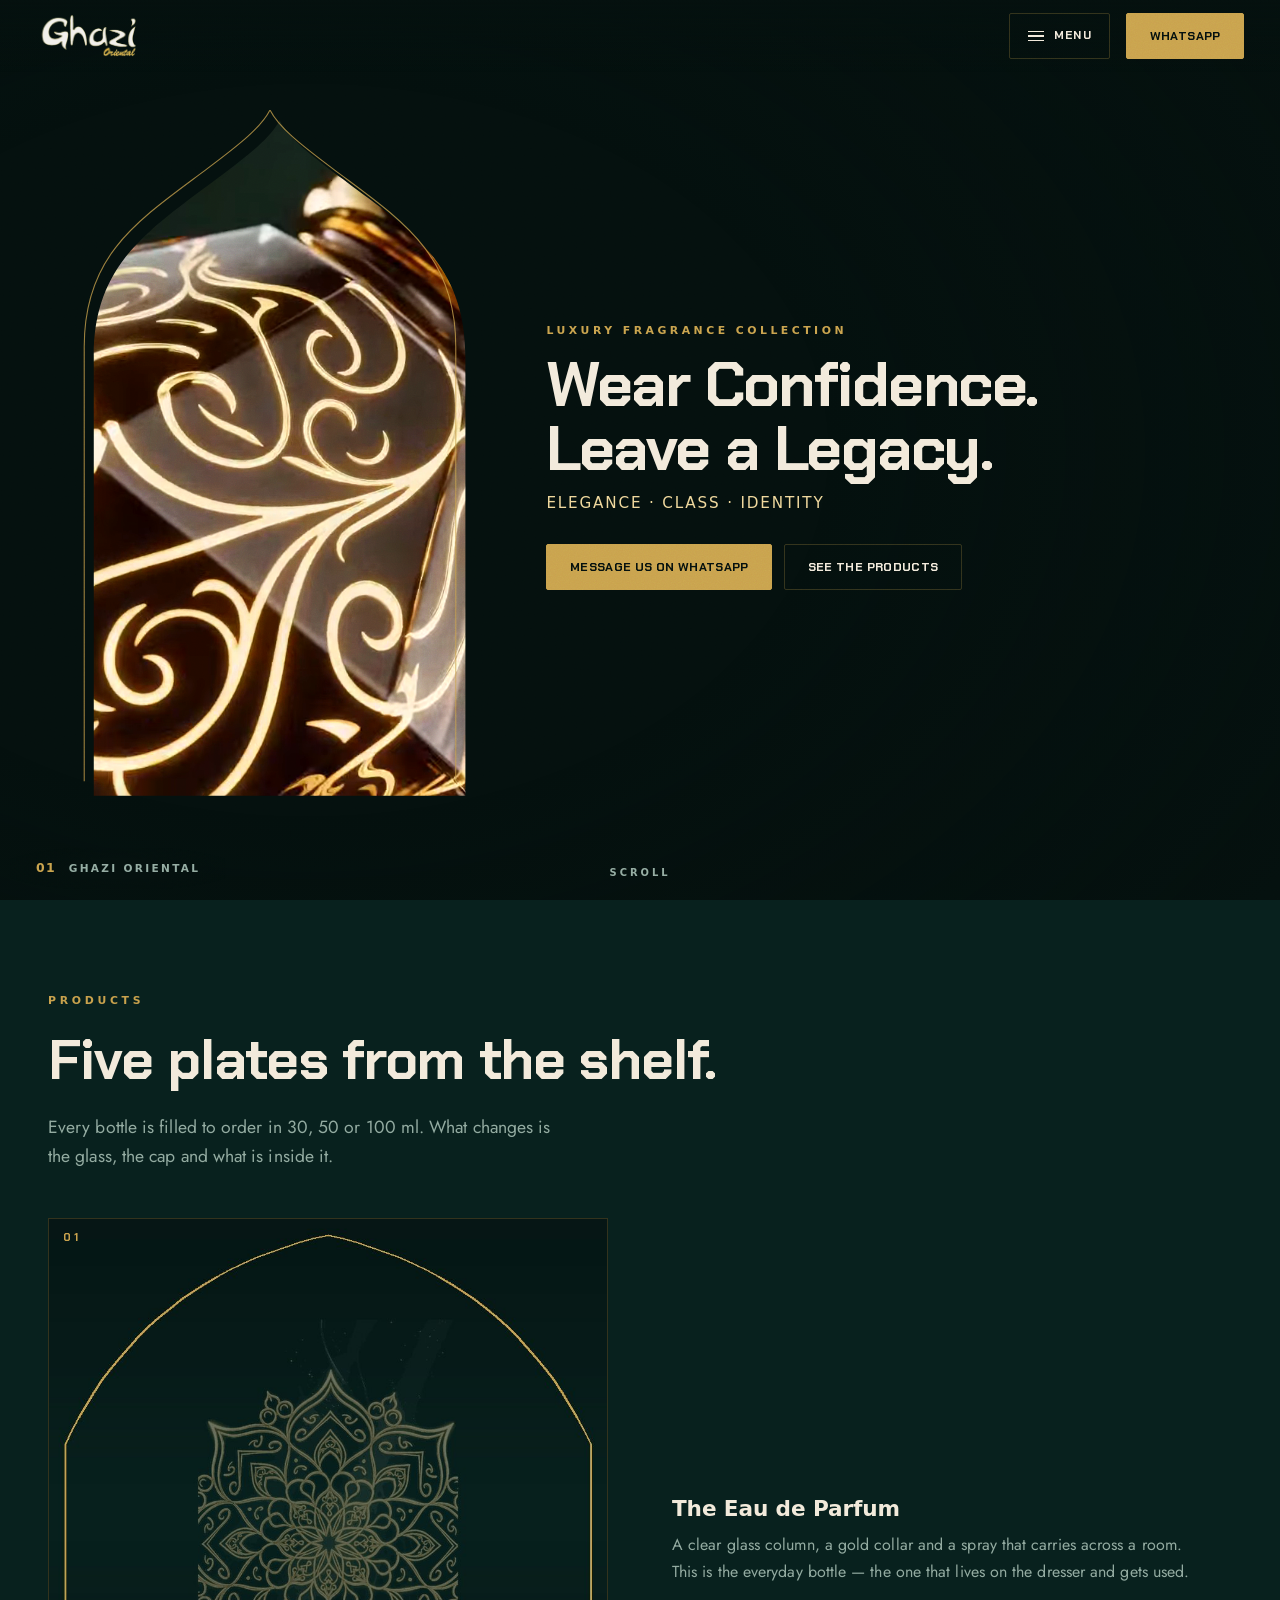
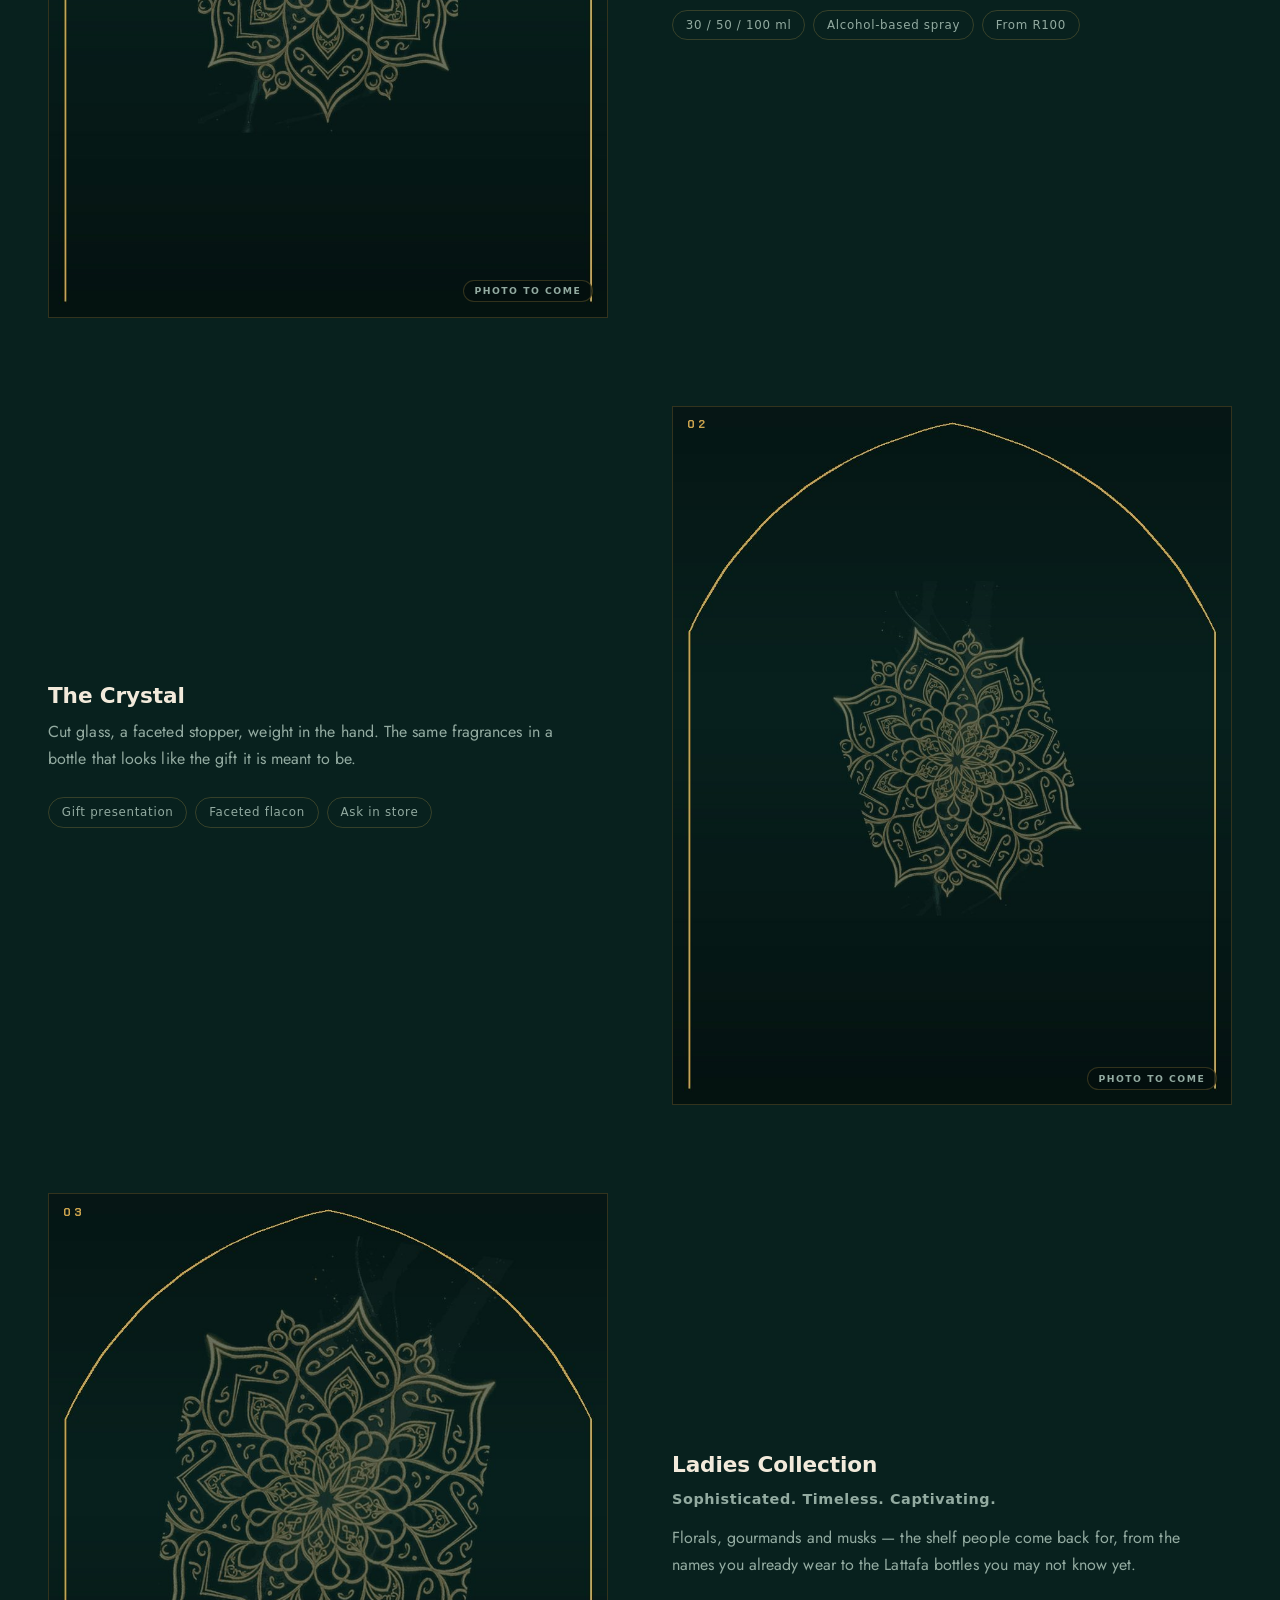
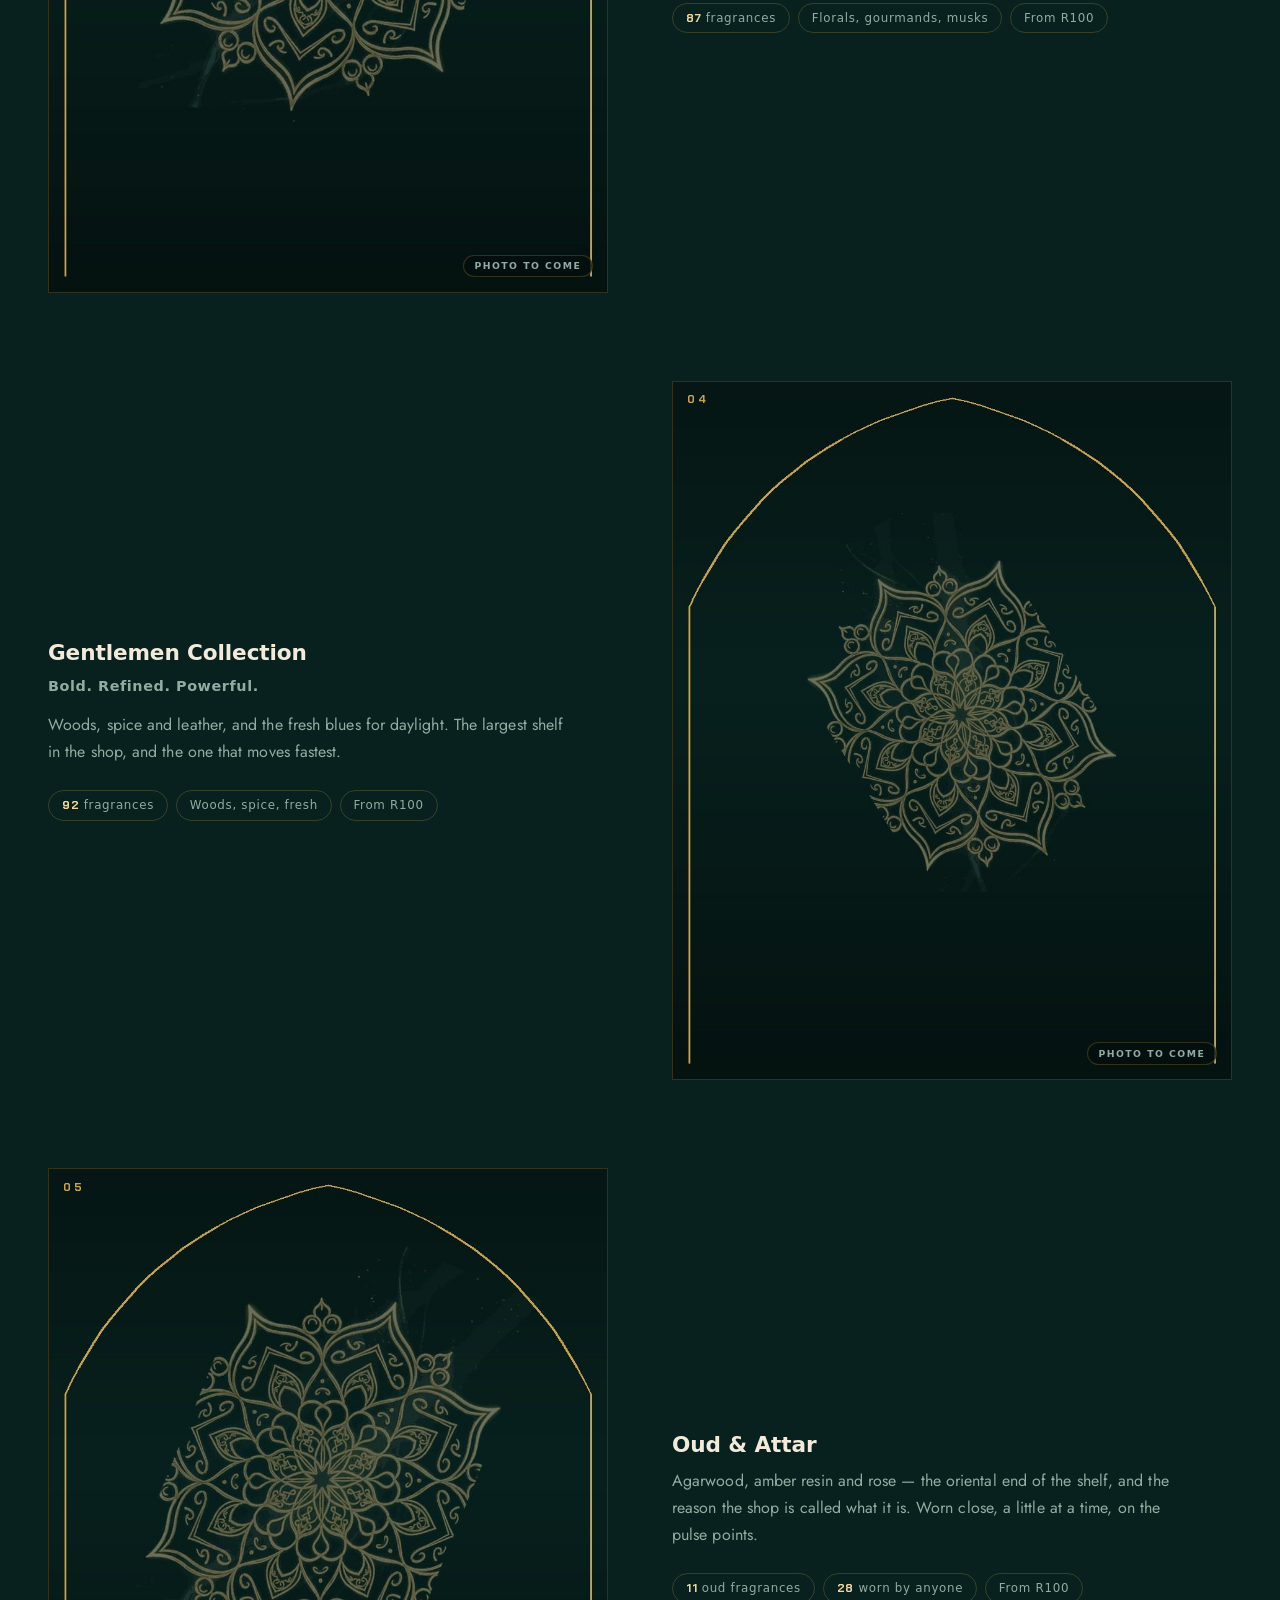
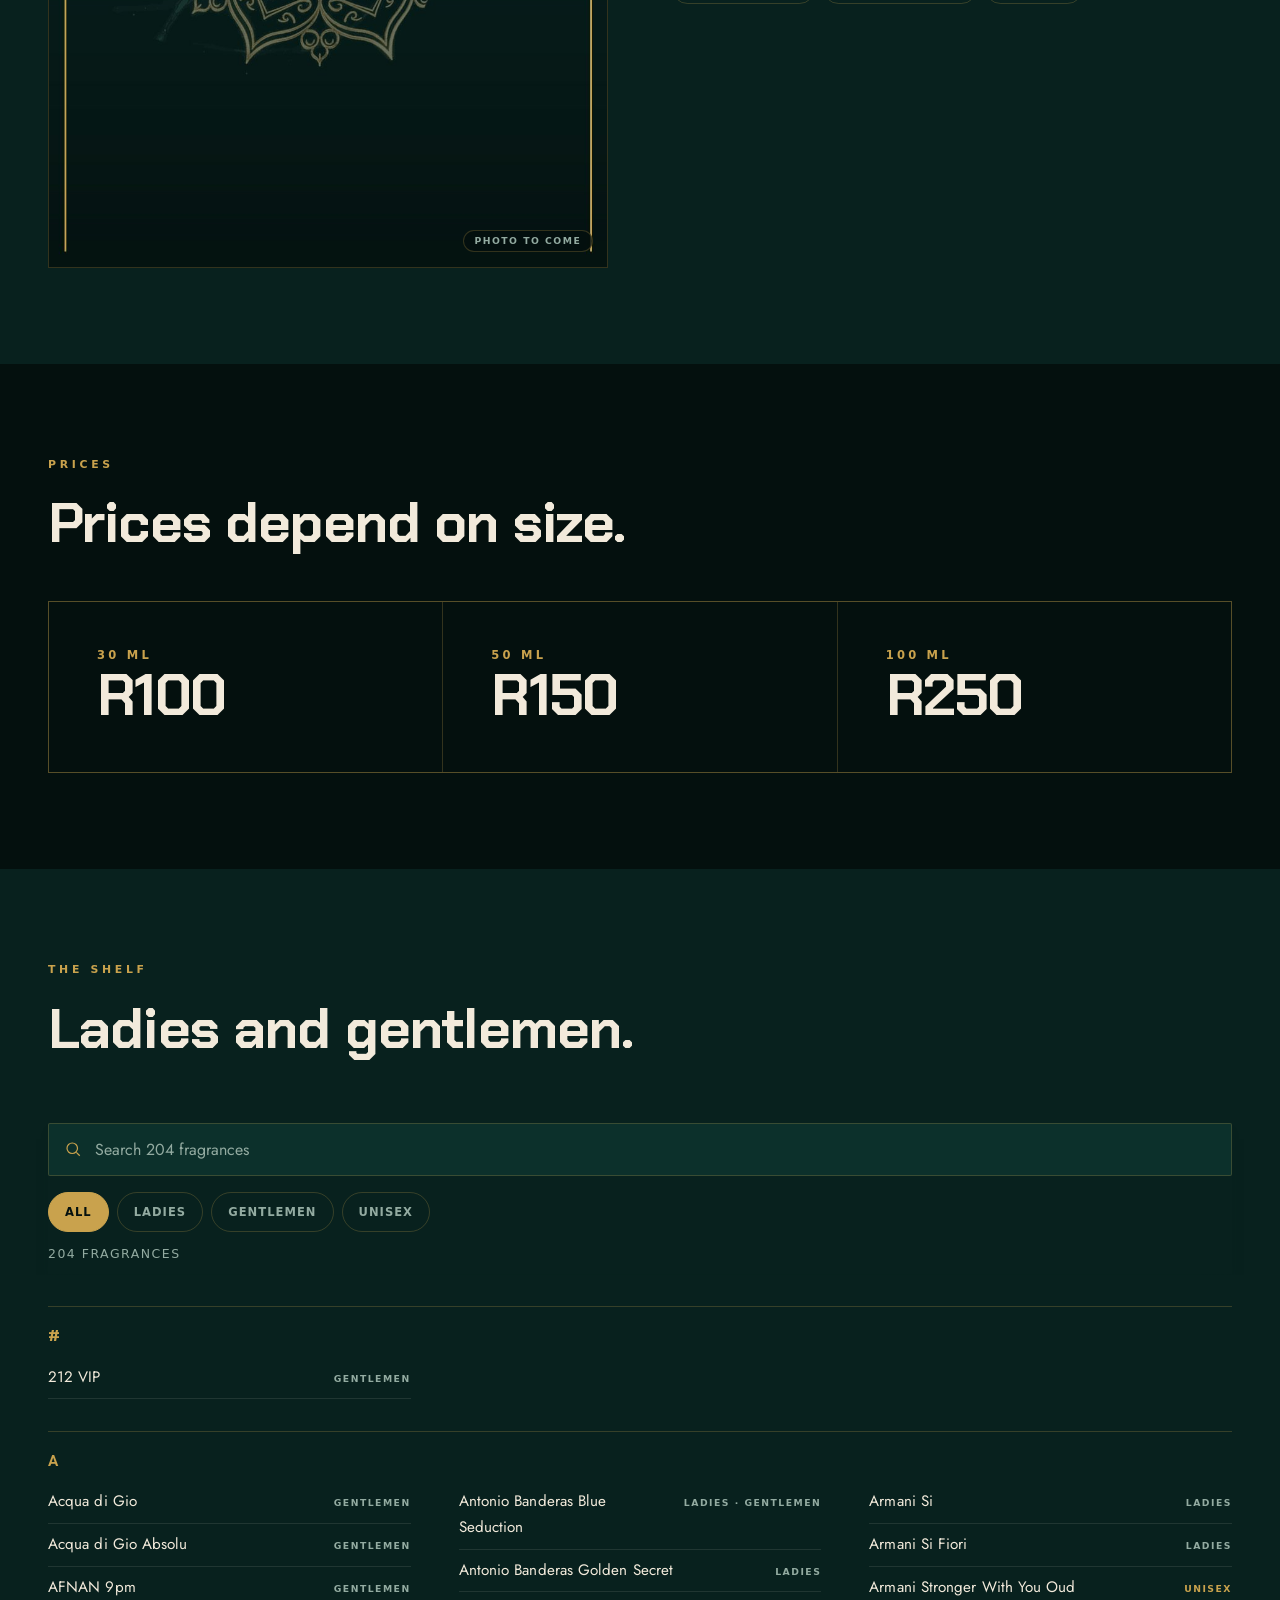
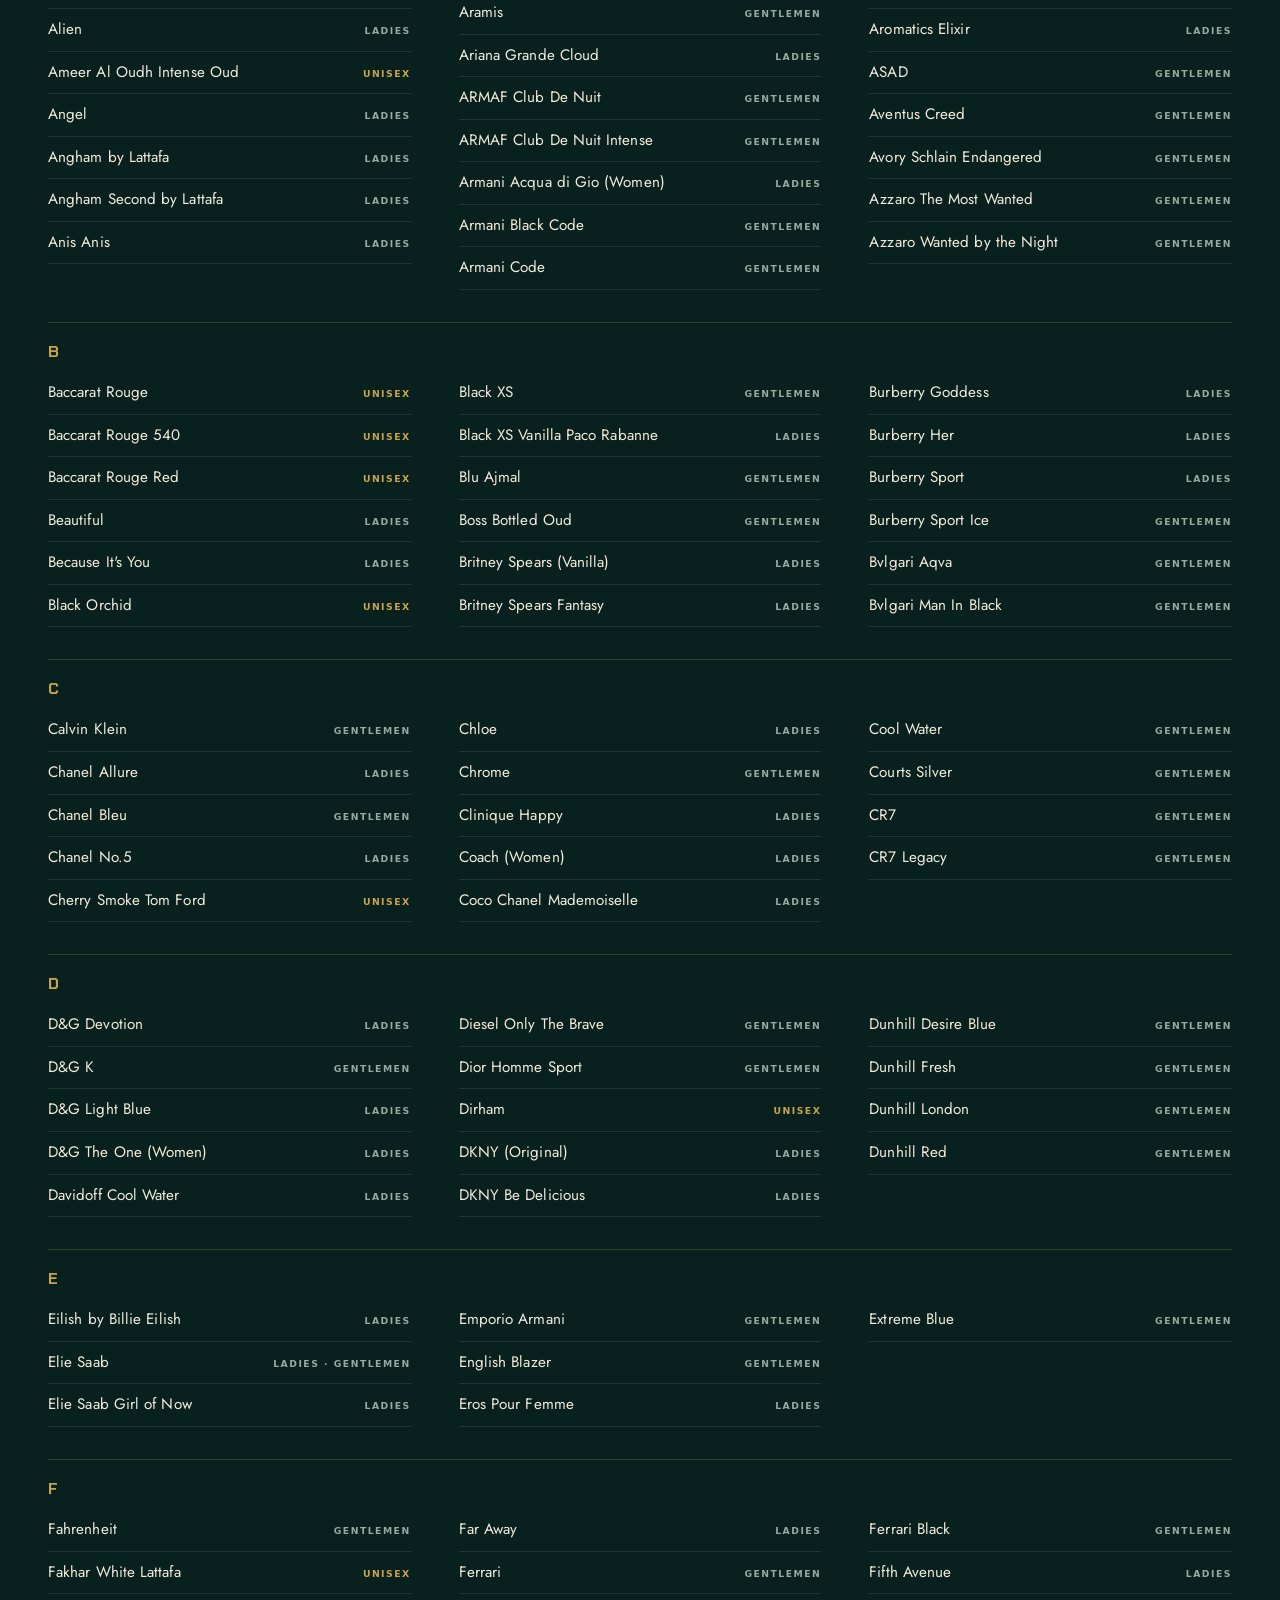
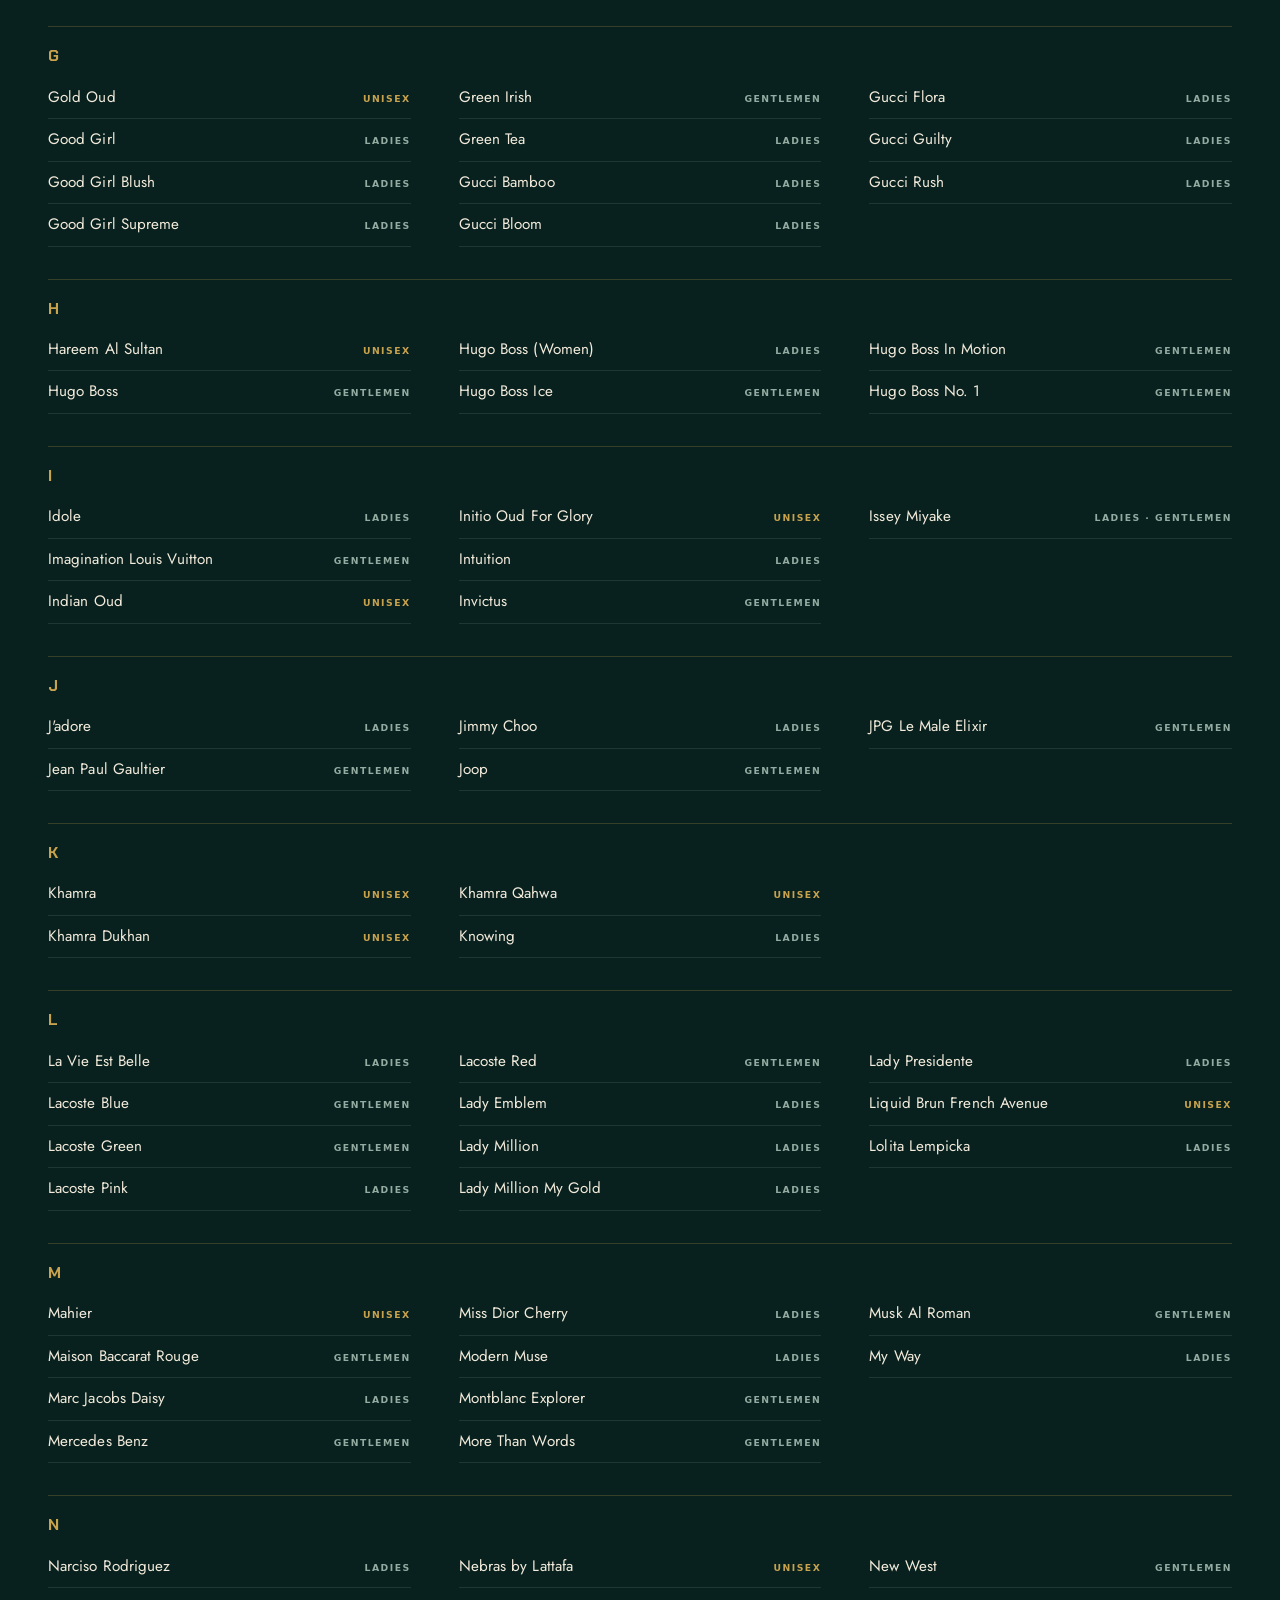
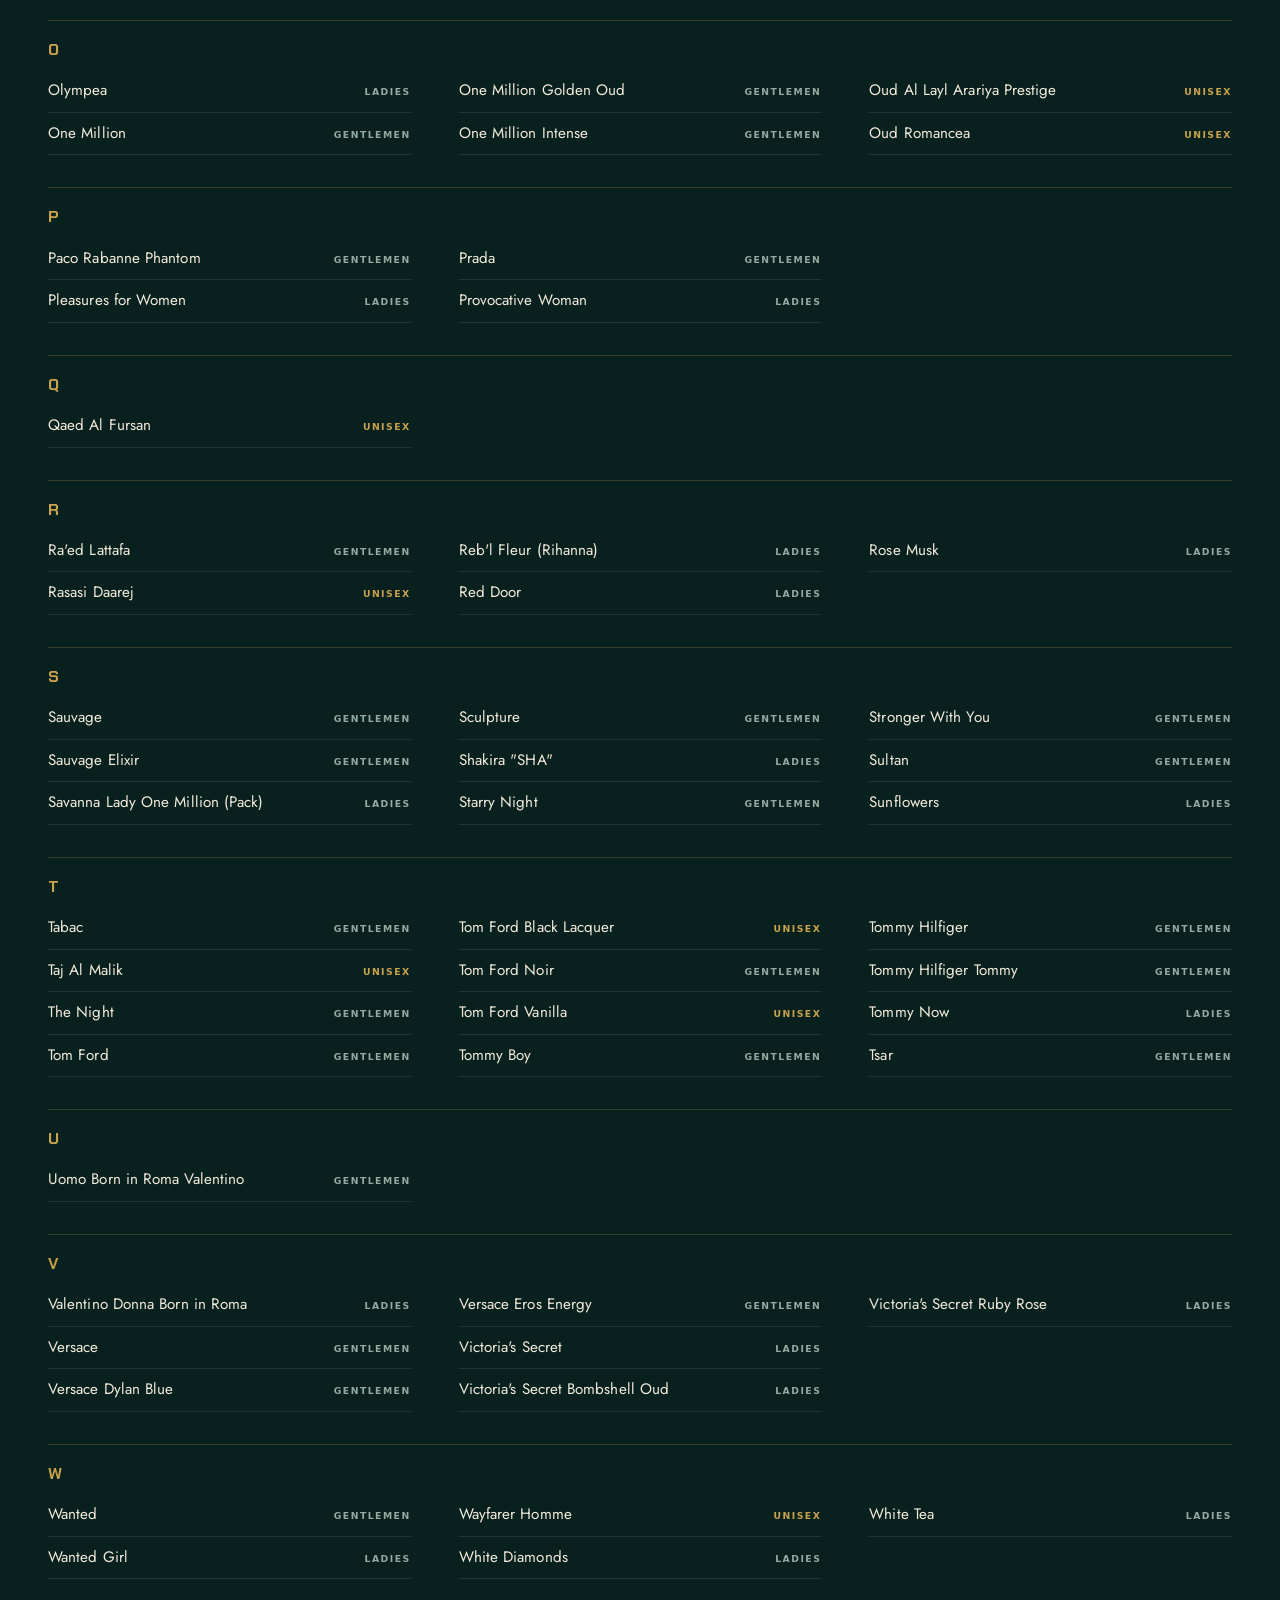
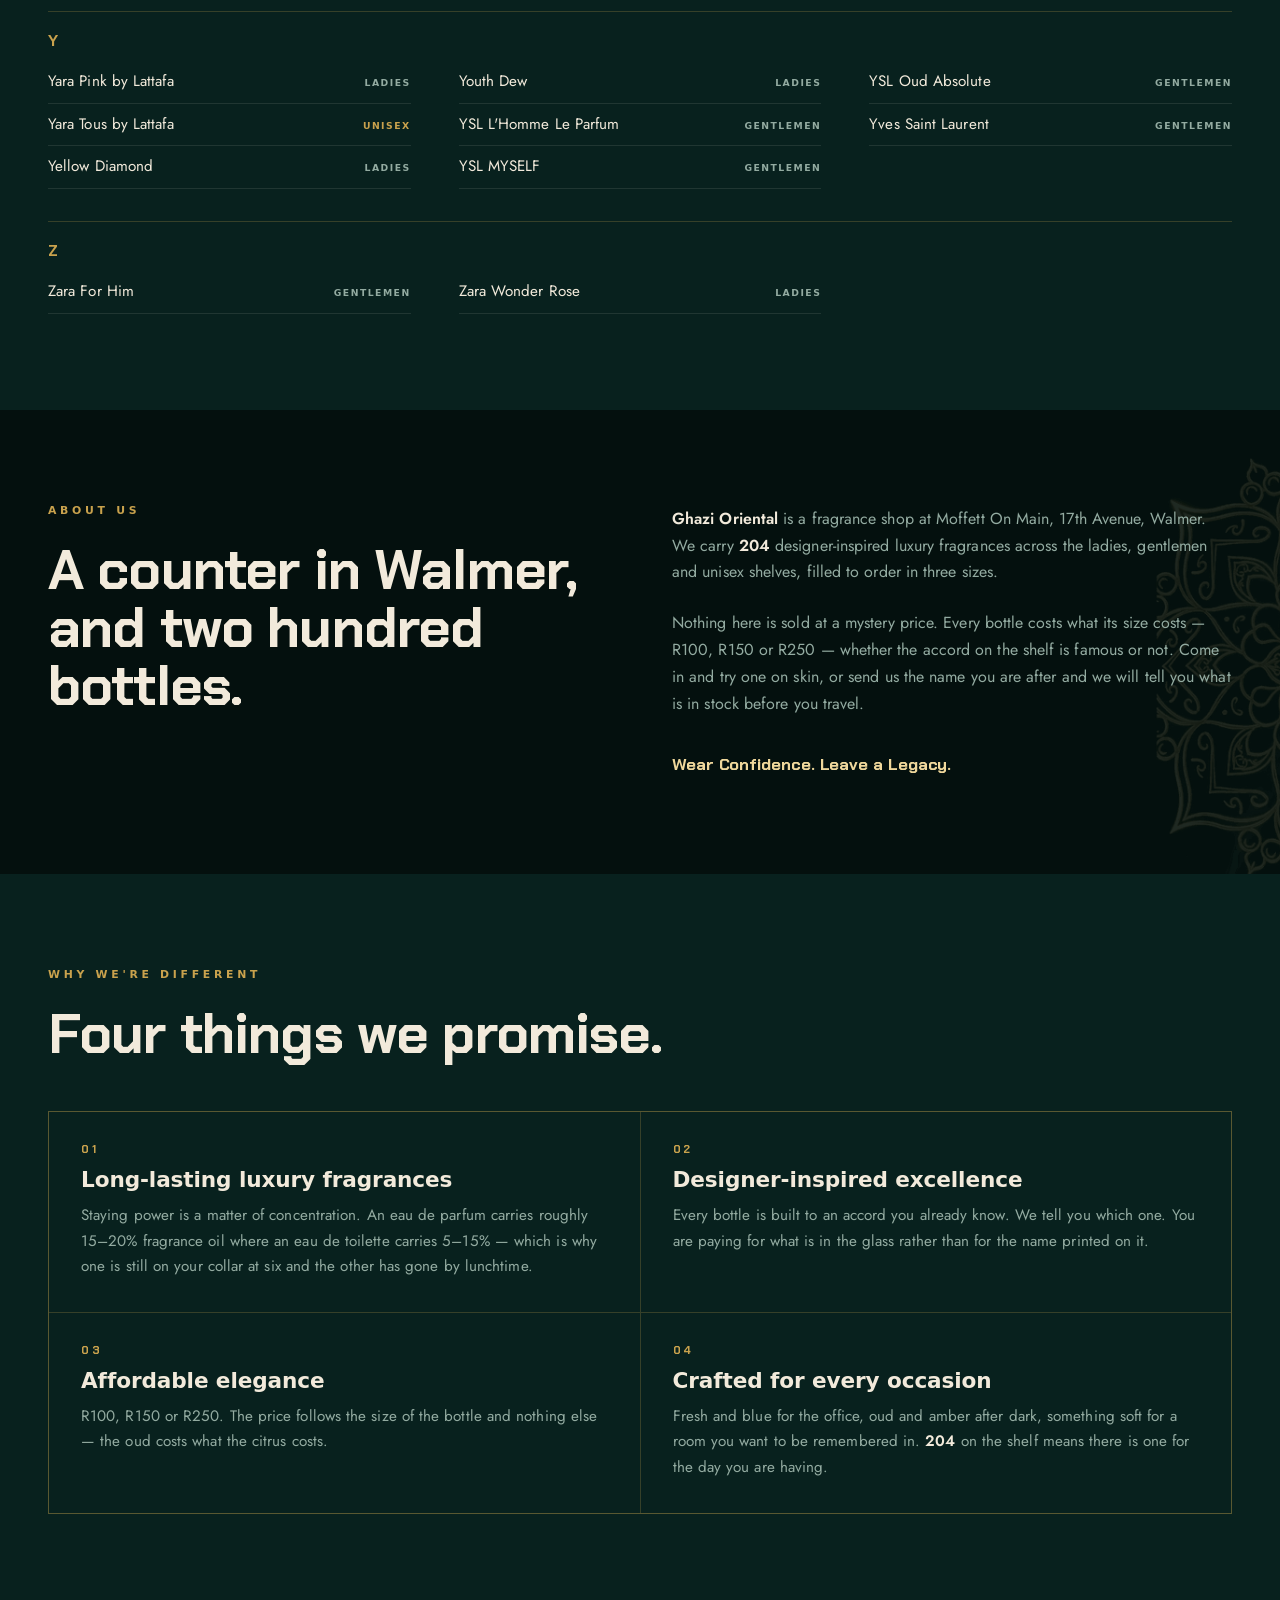
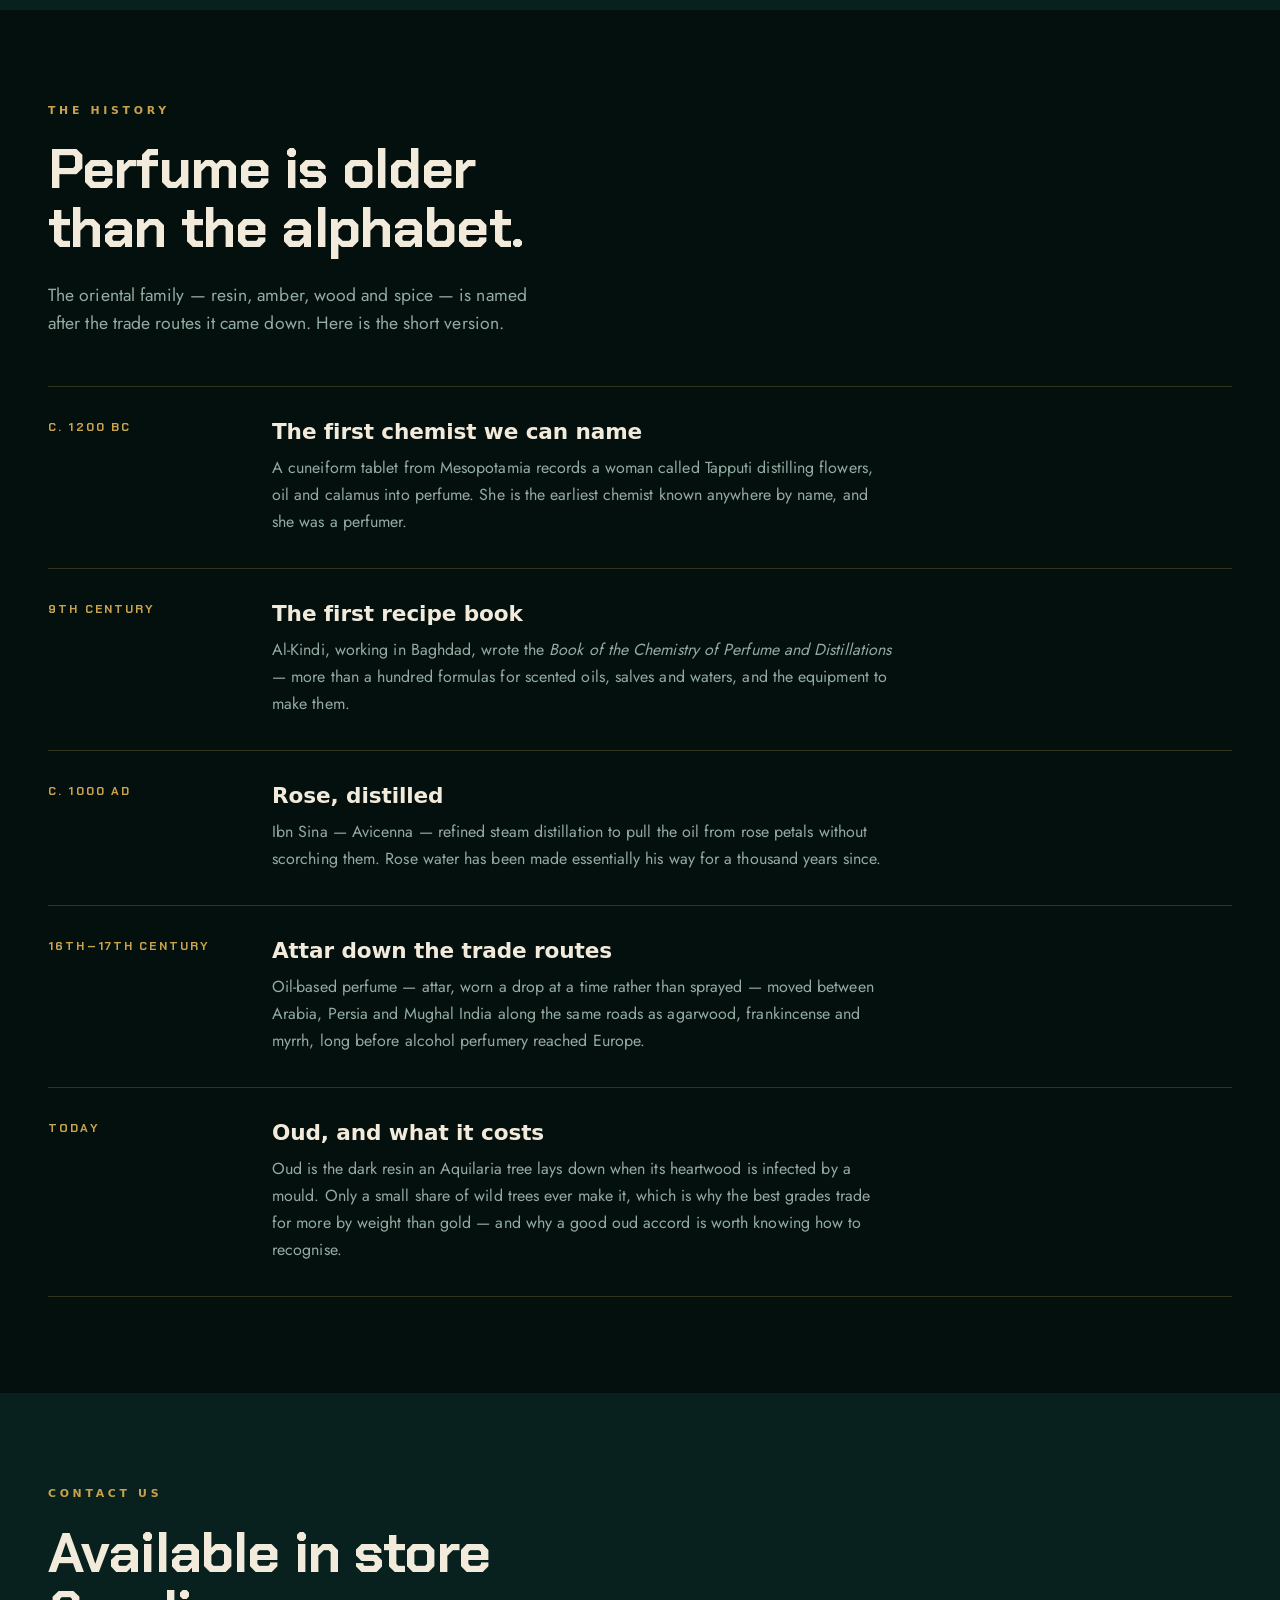
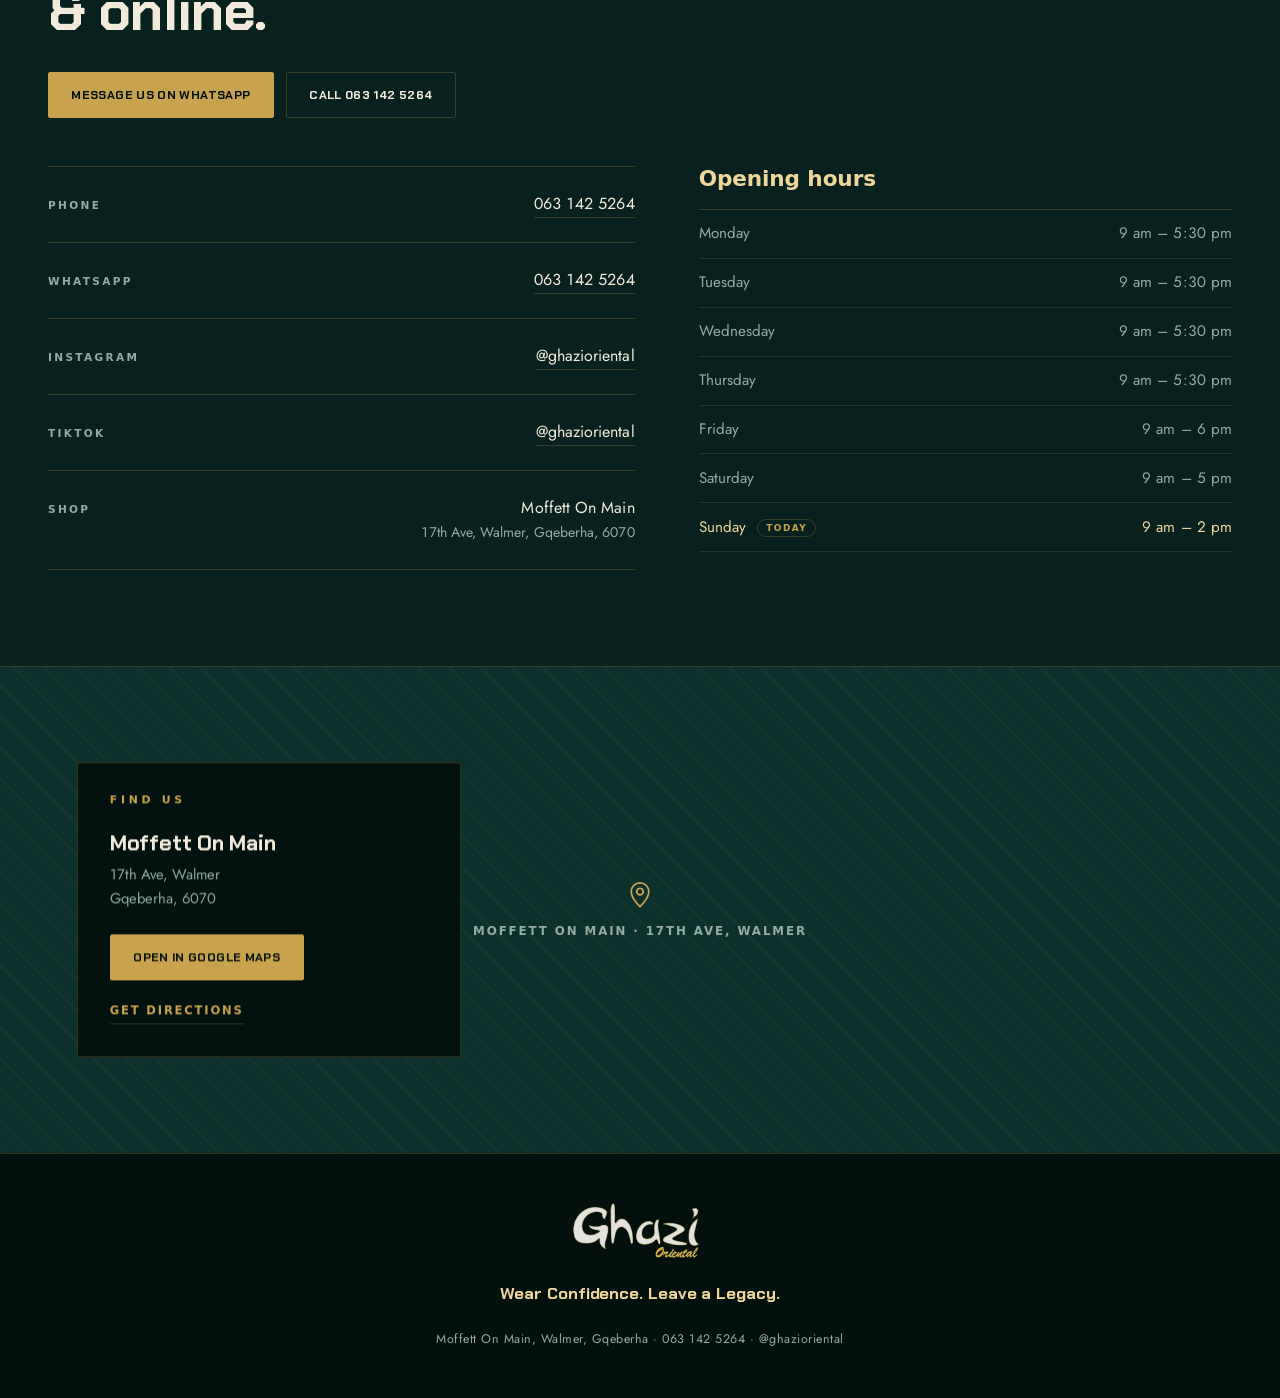
==== commit a95b24a4: "Add the products, the menu and three new sections The nav is now a dropdown carrying Products, About" ====
--- a/ghazi-oriental/index.html
+++ b/ghazi-oriental/index.html
@@ -12,7 +12,7 @@
 <meta property="og:description" content="Luxury fragrance collection. Elegance, class, identity. Available in store and online, Walmer, Gqeberha.">
 <meta property="og:image" content="assets/img/film-poster.jpg">
 
-<link rel="preload" href="assets/fonts/marcellus-400-latin.woff2" as="font" type="font/woff2" crossorigin>
+<link rel="preload" href="assets/fonts/chakra-petch-700-latin.woff2" as="font" type="font/woff2" crossorigin>
 <link rel="preload" href="assets/fonts/jost-400-latin.woff2" as="font" type="font/woff2" crossorigin>
 <link rel="stylesheet" href="assets/css/fonts.css">
 <link rel="stylesheet" href="assets/css/site.css">
@@ -76,25 +76,36 @@
 
 <div class="grain" aria-hidden="true"></div>
 
-<!-- fixed bar -->
+<!-- ── fixed bar with the dropdown menu ──────────────────────────────────── -->
 <header class="bar" id="bar">
   <a class="bar__brand" href="#top">
     <img class="bar__logo" src="assets/img/ghazi-wordmark.png" alt="Ghazi Oriental"
          width="476" height="182">
   </a>
 
-  <nav class="bar__nav" id="nav" aria-label="Sections">
-    <a href="#promise">The promise</a>
-    <a href="#prices">Prices</a>
-    <a href="#collection">The collection</a>
-    <a href="#visit">Visit</a>
-  </nav>
-
-  <a class="btn btn--gold" href="https://wa.me/27631425264">WhatsApp</a>
+  <div class="menu" id="menu">
+    <button class="menu__btn" id="menuBtn" type="button"
+            aria-expanded="false" aria-controls="menuPanel" aria-haspopup="true">
+      <span class="menu__bars" aria-hidden="true"><span></span><span></span><span></span></span>
+      <span class="menu__label">Menu</span>
+    </button>
+
+    <div class="menu__panel" id="menuPanel" hidden>
+      <ul class="menu__list">
+        <li><a href="#bottles"><span class="menu__item">Products</span><span class="menu__hint">The bottles and the shelf</span></a></li>
+        <li><a href="#about"><span class="menu__item">About us</span><span class="menu__hint">Who we are</span></a></li>
+        <li><a href="#different"><span class="menu__item">Why we're different</span><span class="menu__hint">What you are actually buying</span></a></li>
+        <li><a href="#history"><span class="menu__item">The history</span><span class="menu__hint">Three thousand years of it</span></a></li>
+        <li><a href="#contact"><span class="menu__item">Contact us</span><span class="menu__hint">Call, message or come in</span></a></li>
+      </ul>
+    </div>
+  </div>
+
+  <a class="btn btn--gold bar__cta" href="https://wa.me/27631425264">WhatsApp</a>
 </header>
 
 <p class="chapter" id="chapter" aria-hidden="true">
-  <span class="chapter__num" id="chapterNum">I</span>
+  <span class="chapter__num" id="chapterNum">01</span>
   <span class="chapter__name" id="chapterName">Ghazi Oriental</span>
 </p>
 
@@ -127,7 +138,7 @@
       <p class="hero__creed">Elegance &middot; Class &middot; Identity</p>
       <div class="hero__actions">
         <a class="btn btn--gold" href="https://wa.me/27631425264">Message us on WhatsApp</a>
-        <a class="btn btn--ghost" href="#collection">See the collection</a>
+        <a class="btn btn--ghost" href="#bottles">See the products</a>
       </div>
     </div>
 
@@ -135,35 +146,122 @@
   </div>
 </section>
 
-<!-- ══ SIGNATURE PROMISE ══════════════════════════════════════════════════ -->
-<section class="section section--band house" id="promise" aria-labelledby="promiseTitle">
-  <img class="house__mandala" id="mandala" src="assets/img/mandala.png" alt=""
-       width="600" height="600" loading="lazy" aria-hidden="true">
-
+<!-- ══ PRODUCTS — THE BOTTLES ═════════════════════════════════════════════ -->
+<section class="section section--band" id="bottles" aria-labelledby="bottlesTitle">
   <div class="wrap">
     <div class="section__head" data-reveal>
-      <p class="eyebrow">Signature promise</p>
-      <h2 class="h2" id="promiseTitle">Elegance. Class.<br>Identity.</h2>
-    </div>
-
-    <ul class="pillars">
-      <li class="pillar" data-reveal>
-        <span class="pillar__word">Long-lasting</span>
-        <p>luxury fragrances</p>
-      </li>
-      <li class="pillar" data-reveal style="--delay:90ms">
-        <span class="pillar__word">Designer-inspired</span>
-        <p>excellence</p>
-      </li>
-      <li class="pillar" data-reveal style="--delay:180ms">
-        <span class="pillar__word">Affordable</span>
-        <p>elegance</p>
-      </li>
-      <li class="pillar" data-reveal style="--delay:270ms">
-        <span class="pillar__word">Crafted</span>
-        <p>for every occasion</p>
-      </li>
-    </ul>
+      <p class="eyebrow">Products</p>
+      <h2 class="h2" id="bottlesTitle">Five plates from the shelf.</h2>
+      <p class="lede">
+        Every bottle is filled to order in 30, 50 or 100 ml. What changes is the
+        glass, the cap and what is inside it.
+      </p>
+    </div>
+
+    <!-- change data-photos to "real" once the shop's own photographs replace
+         assets/img/bottles/bottle-1..5.jpg, and the "photo to come" chips go -->
+    <ol class="plates" id="plates" data-photos="placeholder">
+
+      <li class="plate" data-reveal>
+        <figure class="plate__figure">
+          <img src="assets/img/bottles/bottle-1.jpg" alt="The Eau de Parfum: a tall clear glass column with a domed gold cap."
+               width="900" height="1125" loading="lazy">
+          <span class="plate__num" aria-hidden="true">01</span>
+          <span class="plate__todo">Photo to come</span>
+        </figure>
+        <div class="plate__body">
+          <h3 class="h3">The Eau de Parfum</h3>
+          <p>A clear glass column, a gold collar and a spray that carries across a
+          room. This is the everyday bottle — the one that lives on the dresser
+          and gets used.</p>
+          <ul class="facts">
+            <li>30 / 50 / 100 ml</li>
+            <li>Alcohol-based spray</li>
+            <li>From R100</li>
+          </ul>
+        </div>
+      </li>
+
+      <li class="plate" data-reveal>
+        <figure class="plate__figure">
+          <img src="assets/img/bottles/bottle-2.jpg" alt="The Crystal: a faceted glass flacon with a cut gold stopper."
+               width="900" height="1125" loading="lazy">
+          <span class="plate__num" aria-hidden="true">02</span>
+          <span class="plate__todo">Photo to come</span>
+        </figure>
+        <div class="plate__body">
+          <h3 class="h3">The Crystal</h3>
+          <p>Cut glass, a faceted stopper, weight in the hand. The same fragrances
+          in a bottle that looks like the gift it is meant to be.</p>
+          <ul class="facts">
+            <li>Gift presentation</li>
+            <li>Faceted flacon</li>
+            <li>Ask in store</li>
+          </ul>
+        </div>
+      </li>
+
+      <li class="plate" data-reveal>
+        <figure class="plate__figure">
+          <img src="assets/img/bottles/bottle-3.jpg" alt="The Ladies Collection: rose-pink bottles with gold medallions on a marble tray."
+               width="900" height="1125" loading="lazy">
+          <span class="plate__num" aria-hidden="true">03</span>
+          <span class="plate__todo">Photo to come</span>
+        </figure>
+        <div class="plate__body">
+          <h3 class="h3">Ladies Collection</h3>
+          <p class="plate__creed">Sophisticated. Timeless. Captivating.</p>
+          <p>Florals, gourmands and musks — the shelf people come back for, from
+          the names you already wear to the Lattafa bottles you may not know yet.</p>
+          <ul class="facts">
+            <li><b data-count="her">—</b> fragrances</li>
+            <li>Florals, gourmands, musks</li>
+            <li>From R100</li>
+          </ul>
+        </div>
+      </li>
+
+      <li class="plate" data-reveal>
+        <figure class="plate__figure">
+          <img src="assets/img/bottles/bottle-4.jpg" alt="The Gentlemen Collection: black and dark green bottles with brushed gold caps, lit through smoke."
+               width="900" height="1125" loading="lazy">
+          <span class="plate__num" aria-hidden="true">04</span>
+          <span class="plate__todo">Photo to come</span>
+        </figure>
+        <div class="plate__body">
+          <h3 class="h3">Gentlemen Collection</h3>
+          <p class="plate__creed">Bold. Refined. Powerful.</p>
+          <p>Woods, spice and leather, and the fresh blues for daylight. The
+          largest shelf in the shop, and the one that moves fastest.</p>
+          <ul class="facts">
+            <li><b data-count="him">—</b> fragrances</li>
+            <li>Woods, spice, fresh</li>
+            <li>From R100</li>
+          </ul>
+        </div>
+      </li>
+
+      <li class="plate" data-reveal>
+        <figure class="plate__figure">
+          <img src="assets/img/bottles/bottle-5.jpg" alt="Oud and Attar: an emerald bottle with a filigree gold dome, among agarwood chips, amber resin and dried roses."
+               width="900" height="1125" loading="lazy">
+          <span class="plate__num" aria-hidden="true">05</span>
+          <span class="plate__todo">Photo to come</span>
+        </figure>
+        <div class="plate__body">
+          <h3 class="h3">Oud &amp; Attar</h3>
+          <p>Agarwood, amber resin and rose — the oriental end of the shelf, and
+          the reason the shop is called what it is. Worn close, a little at a
+          time, on the pulse points.</p>
+          <ul class="facts">
+            <li><b data-count="oud">—</b> oud fragrances</li>
+            <li><b data-count="unisex">—</b> worn by anyone</li>
+            <li>From R100</li>
+          </ul>
+        </div>
+      </li>
+
+    </ol>
   </div>
 </section>
 
@@ -183,7 +281,7 @@
 <section class="section section--band" id="collection" aria-labelledby="collectionTitle">
   <div class="wrap">
     <div class="section__head" data-reveal>
-      <p class="eyebrow">The collection</p>
+      <p class="eyebrow">The shelf</p>
       <h2 class="h2" id="collectionTitle">Ladies and gentlemen.</h2>
     </div>
 
@@ -218,12 +316,153 @@
   </div>
 </section>
 
-<!-- ══ VISIT ══════════════════════════════════════════════════════════════ -->
-<section class="section" id="visit" aria-labelledby="visitTitle">
+<!-- ══ ABOUT US ═══════════════════════════════════════════════════════════ -->
+<section class="section house" id="about" aria-labelledby="aboutTitle">
+  <img class="house__mandala" id="mandala" src="assets/img/mandala.png" alt=""
+       width="600" height="600" loading="lazy" aria-hidden="true">
+
+  <div class="wrap house__grid">
+    <div data-reveal>
+      <p class="eyebrow">About us</p>
+      <h2 class="h2" id="aboutTitle">A counter in Walmer,<br>and two hundred bottles.</h2>
+    </div>
+
+    <div class="prose" data-reveal style="--delay:120ms">
+      <p><b>Ghazi Oriental</b> is a fragrance shop at Moffett On Main, 17th Avenue,
+      Walmer. We carry <b data-count="all">—</b> designer-inspired luxury fragrances
+      across the ladies, gentlemen and unisex shelves, filled to order in three
+      sizes.</p>
+      <p>Nothing here is sold at a mystery price. Every bottle costs what its size
+      costs — R100, R150 or R250 — whether the accord on the shelf is famous or
+      not. Come in and try one on skin, or send us the name you are after and we
+      will tell you what is in stock before you travel.</p>
+      <p class="signoff">Wear Confidence. Leave a Legacy.</p>
+    </div>
+  </div>
+</section>
+
+<!-- ══ WHY WE ARE DIFFERENT ═══════════════════════════════════════════════ -->
+<section class="section section--band" id="different" aria-labelledby="differentTitle">
   <div class="wrap">
     <div class="section__head" data-reveal>
-      <p class="eyebrow">Visit</p>
-      <h2 class="h2" id="visitTitle">Available in store<br>&amp; online.</h2>
+      <p class="eyebrow">Why we're different</p>
+      <h2 class="h2" id="differentTitle">Four things we promise.</h2>
+    </div>
+
+    <ol class="reasons">
+      <li class="reason" data-reveal>
+        <span class="reason__num" aria-hidden="true">01</span>
+        <h3 class="h3">Long-lasting luxury fragrances</h3>
+        <p>Staying power is a matter of concentration. An eau de parfum carries
+        roughly 15–20% fragrance oil where an eau de toilette carries 5–15% — which
+        is why one is still on your collar at six and the other has gone by
+        lunchtime.</p>
+      </li>
+
+      <li class="reason" data-reveal style="--delay:90ms">
+        <span class="reason__num" aria-hidden="true">02</span>
+        <h3 class="h3">Designer-inspired excellence</h3>
+        <p>Every bottle is built to an accord you already know. We tell you which
+        one. You are paying for what is in the glass rather than for the name
+        printed on it.</p>
+      </li>
+
+      <li class="reason" data-reveal style="--delay:180ms">
+        <span class="reason__num" aria-hidden="true">03</span>
+        <h3 class="h3">Affordable elegance</h3>
+        <p>R100, R150 or R250. The price follows the size of the bottle and
+        nothing else — the oud costs what the citrus costs.</p>
+      </li>
+
+      <li class="reason" data-reveal style="--delay:270ms">
+        <span class="reason__num" aria-hidden="true">04</span>
+        <h3 class="h3">Crafted for every occasion</h3>
+        <p>Fresh and blue for the office, oud and amber after dark, something
+        soft for a room you want to be remembered in. <b data-count="all">—</b> on the
+        shelf means there is one for the day you are having.</p>
+      </li>
+    </ol>
+  </div>
+</section>
+
+<!-- ══ THE HISTORY ════════════════════════════════════════════════════════ -->
+<section class="section" id="history" aria-labelledby="historyTitle">
+  <div class="wrap">
+    <div class="section__head" data-reveal>
+      <p class="eyebrow">The history</p>
+      <h2 class="h2" id="historyTitle">Perfume is older<br>than the alphabet.</h2>
+      <p class="lede">
+        The oriental family — resin, amber, wood and spice — is named after the
+        trade routes it came down. Here is the short version.
+      </p>
+    </div>
+
+    <ol class="era">
+      <li class="era__item" data-reveal>
+        <span class="era__when">c. 1200 BC</span>
+        <div class="era__body">
+          <h3 class="h3">The first chemist we can name</h3>
+          <p>A cuneiform tablet from Mesopotamia records a woman called Tapputi
+          distilling flowers, oil and calamus into perfume. She is the earliest
+          chemist known anywhere by name, and she was a perfumer.</p>
+        </div>
+      </li>
+
+      <li class="era__item" data-reveal>
+        <span class="era__when">9th century</span>
+        <div class="era__body">
+          <h3 class="h3">The first recipe book</h3>
+          <p>Al-Kindi, working in Baghdad, wrote the <i>Book of the Chemistry of
+          Perfume and Distillations</i> — more than a hundred formulas for scented
+          oils, salves and waters, and the equipment to make them.</p>
+        </div>
+      </li>
+
+      <li class="era__item" data-reveal>
+        <span class="era__when">c. 1000 AD</span>
+        <div class="era__body">
+          <h3 class="h3">Rose, distilled</h3>
+          <p>Ibn Sina — Avicenna — refined steam distillation to pull the oil from
+          rose petals without scorching them. Rose water has been made essentially
+          his way for a thousand years since.</p>
+        </div>
+      </li>
+
+      <li class="era__item" data-reveal>
+        <span class="era__when">16th–17th century</span>
+        <div class="era__body">
+          <h3 class="h3">Attar down the trade routes</h3>
+          <p>Oil-based perfume — attar, worn a drop at a time rather than sprayed —
+          moved between Arabia, Persia and Mughal India along the same roads as
+          agarwood, frankincense and myrrh, long before alcohol perfumery reached
+          Europe.</p>
+        </div>
+      </li>
+
+      <li class="era__item" data-reveal>
+        <span class="era__when">Today</span>
+        <div class="era__body">
+          <h3 class="h3">Oud, and what it costs</h3>
+          <p>Oud is the dark resin an Aquilaria tree lays down when its heartwood
+          is infected by a mould. Only a small share of wild trees ever make it,
+          which is why the best grades trade for more by weight than gold — and why
+          a good oud accord is worth knowing how to recognise.</p>
+        </div>
+      </li>
+    </ol>
+  </div>
+</section>
+
+<!-- ══ CONTACT US ═════════════════════════════════════════════════════════ -->
+<section class="section section--band" id="contact" aria-labelledby="contactTitle">
+  <div class="wrap">
+    <div class="section__head" data-reveal>
+      <p class="eyebrow">Contact us</p>
+      <h2 class="h2" id="contactTitle">Available in store<br>&amp; online.</h2>
+      <div class="actions">
+        <a class="btn btn--gold" href="https://wa.me/27631425264">Message us on WhatsApp</a>
+        <a class="btn btn--ghost" href="tel:+27631425264">Call 063 142 5264</a>
+      </div>
     </div>
 
     <div class="contact__grid">
@@ -277,19 +516,29 @@
     <p class="map__address">
       Moffett On Main<span>17th Ave, Walmer<br>Gqeberha, 6070</span>
     </p>
-    <a class="btn btn--ghost"
-       href="https://www.google.com/maps/search/?api=1&amp;query=Ghazi+Oriental+Moffett+On+Main+17th+Ave+Walmer+Gqeberha">
+    <a class="btn btn--gold"
+       href="https://www.google.com/maps/search/?api=1&amp;query=Ghazi%20Oriental%2C%20Moffett%20On%20Main%2C%2017th%20Ave%2C%20Walmer%2C%20Gqeberha"
+       target="_blank" rel="noopener">
       Open in Google Maps
     </a>
-  </div>
-
-  <div class="map__stage">
+    <a class="map__dir"
+       href="https://www.google.com/maps/dir/?api=1&amp;destination=Moffett%20On%20Main%2C%2017th%20Ave%2C%20Walmer%2C%20Gqeberha%2C%206070"
+       target="_blank" rel="noopener">Get directions</a>
+  </div>
+
+  <div class="map__stage" id="mapStage">
     <div class="map__ground" aria-hidden="true">
+      <svg class="map__pin" viewBox="0 0 24 24" aria-hidden="true">
+        <path d="M12 22s7-6.1 7-12a7 7 0 1 0-14 0c0 5.9 7 12 7 12Z"/>
+        <circle cx="12" cy="10" r="2.6"/>
+      </svg>
       <p>Moffett On Main &middot; 17th Ave, Walmer</p>
     </div>
-    <iframe class="map__frame" title="Map showing Moffett On Main, 17th Ave, Walmer, Gqeberha"
-            src="https://www.google.com/maps?q=Moffett%20On%20Main%2C%2017th%20Ave%2C%20Walmer%2C%20Gqeberha%2C%206070&amp;output=embed"
-            loading="lazy" referrerpolicy="no-referrer-when-downgrade"></iframe>
+    <iframe class="map__frame" id="mapFrame"
+            title="Map showing Moffett On Main, 17th Ave, Walmer, Gqeberha"
+            src="https://www.google.com/maps?q=Moffett+On+Main,+17th+Ave,+Walmer,+Gqeberha,+6070&amp;z=16&amp;output=embed"
+            loading="lazy" referrerpolicy="no-referrer-when-downgrade"
+            allowfullscreen></iframe>
   </div>
 </section>
 
@@ -300,7 +549,7 @@
     <img class="foot__mark" src="assets/img/ghazi-wordmark.png" alt="Ghazi Oriental"
          width="476" height="182" loading="lazy">
     <p class="foot__tag">Wear Confidence. Leave a Legacy.</p>
-    <p class="foot__meta">Walmer, Gqeberha &middot; 063 142 5264 &middot; @ghazioriental</p>
+    <p class="foot__meta">Moffett On Main, Walmer, Gqeberha &middot; 063 142 5264 &middot; @ghazioriental</p>
   </div>
 </footer>
 
--- a/ghazi-oriental/assets/css/fonts.css
+++ b/ghazi-oriental/assets/css/fonts.css
@@ -3,27 +3,68 @@
    Do not edit by hand; these were pulled from Google Fonts and rewritten
    to local paths.
 
-   Marcellus  headings — Roman inscriptional capitals, carved and formal
-   Jost       body and interface — geometric, quiet, easy to read at 15px
+   Chakra Petch  headings, numerals, labels — a technical grotesque whose
+                 chamfered corners echo the cut glass of the bottles
+   Jost          body and interface — geometric, quiet, easy to read
    ========================================================================== */
 
 /* latin-ext */
 @font-face {
-  font-family: 'Jost';
+  font-family: 'Chakra Petch';
   font-style: normal;
-  font-weight: 300;
+  font-weight: 500;
   font-display: swap;
-  src: url(../fonts/jost-300-latin-ext.woff2) format('woff2');
+  src: url(../fonts/chakra-petch-500-latin-ext.woff2) format('woff2');
   unicode-range: U+0100-02BA, U+02BD-02C5, U+02C7-02CC, U+02CE-02D7, U+02DD-02FF, U+0304, U+0308, U+0329, U+1D00-1DBF, U+1E00-1E9F, U+1EF2-1EFF, U+2020, U+20A0-20AB, U+20AD-20C0, U+2113, U+2C60-2C7F, U+A720-A7FF;
 }
 
 /* latin */
 @font-face {
-  font-family: 'Jost';
+  font-family: 'Chakra Petch';
   font-style: normal;
-  font-weight: 300;
+  font-weight: 500;
   font-display: swap;
-  src: url(../fonts/jost-300-latin.woff2) format('woff2');
+  src: url(../fonts/chakra-petch-500-latin.woff2) format('woff2');
+  unicode-range: U+0000-00FF, U+0131, U+0152-0153, U+02BB-02BC, U+02C6, U+02DA, U+02DC, U+0304, U+0308, U+0329, U+2000-206F, U+20AC, U+2122, U+2191, U+2193, U+2212, U+2215, U+FEFF, U+FFFD;
+}
+
+/* latin-ext */
+@font-face {
+  font-family: 'Chakra Petch';
+  font-style: normal;
+  font-weight: 600;
+  font-display: swap;
+  src: url(../fonts/chakra-petch-600-latin-ext.woff2) format('woff2');
+  unicode-range: U+0100-02BA, U+02BD-02C5, U+02C7-02CC, U+02CE-02D7, U+02DD-02FF, U+0304, U+0308, U+0329, U+1D00-1DBF, U+1E00-1E9F, U+1EF2-1EFF, U+2020, U+20A0-20AB, U+20AD-20C0, U+2113, U+2C60-2C7F, U+A720-A7FF;
+}
+
+/* latin */
+@font-face {
+  font-family: 'Chakra Petch';
+  font-style: normal;
+  font-weight: 600;
+  font-display: swap;
+  src: url(../fonts/chakra-petch-600-latin.woff2) format('woff2');
+  unicode-range: U+0000-00FF, U+0131, U+0152-0153, U+02BB-02BC, U+02C6, U+02DA, U+02DC, U+0304, U+0308, U+0329, U+2000-206F, U+20AC, U+2122, U+2191, U+2193, U+2212, U+2215, U+FEFF, U+FFFD;
+}
+
+/* latin-ext */
+@font-face {
+  font-family: 'Chakra Petch';
+  font-style: normal;
+  font-weight: 700;
+  font-display: swap;
+  src: url(../fonts/chakra-petch-700-latin-ext.woff2) format('woff2');
+  unicode-range: U+0100-02BA, U+02BD-02C5, U+02C7-02CC, U+02CE-02D7, U+02DD-02FF, U+0304, U+0308, U+0329, U+1D00-1DBF, U+1E00-1E9F, U+1EF2-1EFF, U+2020, U+20A0-20AB, U+20AD-20C0, U+2113, U+2C60-2C7F, U+A720-A7FF;
+}
+
+/* latin */
+@font-face {
+  font-family: 'Chakra Petch';
+  font-style: normal;
+  font-weight: 700;
+  font-display: swap;
+  src: url(../fonts/chakra-petch-700-latin.woff2) format('woff2');
   unicode-range: U+0000-00FF, U+0131, U+0152-0153, U+02BB-02BC, U+02C6, U+02DA, U+02DC, U+0304, U+0308, U+0329, U+2000-206F, U+20AC, U+2122, U+2191, U+2193, U+2212, U+2215, U+FEFF, U+FFFD;
 }
 
@@ -69,21 +110,21 @@
 
 /* latin-ext */
 @font-face {
-  font-family: 'Marcellus';
+  font-family: 'Jost';
   font-style: normal;
-  font-weight: 400;
+  font-weight: 600;
   font-display: swap;
-  src: url(../fonts/marcellus-400-latin-ext.woff2) format('woff2');
+  src: url(../fonts/jost-600-latin-ext.woff2) format('woff2');
   unicode-range: U+0100-02BA, U+02BD-02C5, U+02C7-02CC, U+02CE-02D7, U+02DD-02FF, U+0304, U+0308, U+0329, U+1D00-1DBF, U+1E00-1E9F, U+1EF2-1EFF, U+2020, U+20A0-20AB, U+20AD-20C0, U+2113, U+2C60-2C7F, U+A720-A7FF;
 }
 
 /* latin */
 @font-face {
-  font-family: 'Marcellus';
+  font-family: 'Jost';
   font-style: normal;
-  font-weight: 400;
+  font-weight: 600;
   font-display: swap;
-  src: url(../fonts/marcellus-400-latin.woff2) format('woff2');
+  src: url(../fonts/jost-600-latin.woff2) format('woff2');
   unicode-range: U+0000-00FF, U+0131, U+0152-0153, U+02BB-02BC, U+02C6, U+02DA, U+02DC, U+0304, U+0308, U+0329, U+2000-206F, U+20AC, U+2122, U+2191, U+2193, U+2212, U+2215, U+FEFF, U+FFFD;
 }
 
--- a/ghazi-oriental/assets/css/site.css
+++ b/ghazi-oriental/assets/css/site.css
@@ -3,6 +3,19 @@
    --------------------------------------------------------------------------
    Everything visual lives here. The tokens at the top drive the rest of the
    file — change a value there and it changes everywhere.
+
+   CONTENTS
+     1. Tokens          9. Products — the plates
+     2. Reset          10. Prices
+     3. Type           11. The shelf
+     4. Buttons        12. About
+     5. Bar and menu   13. Why we're different
+     6. Preloader      14. The history
+     7. Sections       15. Contact and hours
+     8. The film       16. The map
+                       17. Footer
+                       18. Reveals
+                       19. Reduced motion
    ========================================================================== */
 
 /* --------------------------------------------------------------------------
@@ -19,17 +32,16 @@
 
   /* ink on ground */
   --cream:      #F2EADB;   /* primary text        16.2:1 on --ink */
-  --muted:      #8FA79D;   /* secondary text       5.6:1 on --jade */
-  --gold:       #C9A24D;   /* accent, small caps   6.0:1 on --jade */
+  --muted:      #93ABA1;   /* secondary text       5.9:1 on --jade */
+  --gold:       #C9A24D;   /* accent, labels       6.0:1 on --jade */
   --gold-hi:    #EFD79B;   /* highlight */
 
   /* lines and veils */
-  --line:       rgba(201, 162, 77, .22);
+  --line:       rgba(201, 162, 77, .24);
   --line-soft:  rgba(242, 234, 219, .10);
-  --veil:       rgba(4, 16, 14, .72);
-
-  /* type */
-  --display: 'Marcellus', 'Times New Roman', serif;
+
+  /* type — a technical grotesque over a geometric sans */
+  --display: 'Chakra Petch', 'Segoe UI', system-ui, sans-serif;
   --body:    'Jost', -apple-system, BlinkMacSystemFont, 'Segoe UI', sans-serif;
 
   /* rhythm — 4px base, generous at the section level */
@@ -40,20 +52,20 @@
   --s-5:   3rem;
   --s-6:   4rem;
   --s-7:   6rem;
-  --s-8:   9rem;
-
-  --wrap: 76rem;
+
+  --wrap: 78rem;
   --radius: 2px;
 
   /* motion */
   --ease: cubic-bezier(.22, .61, .36, 1);
-  --slow: .8s;
-  --mid:  .45s;
-  --fast: .2s;
+  --slow: .7s;
+  --mid:  .35s;
+  --fast: .18s;
 
   /* layers */
   --z-rail: 40;
   --z-bar: 60;
+  --z-menu: 70;
   --z-grain: 80;
   --z-load: 100;
 }
@@ -66,6 +78,7 @@
 
 html {
   scroll-behavior: smooth;
+  scroll-padding-top: 5.5rem;
   -webkit-text-size-adjust: 100%;
 }
 
@@ -73,19 +86,21 @@
   margin: 0;
   background: var(--ink);
   color: var(--cream);
-  font: 400 1rem/1.7 var(--body);
-  letter-spacing: .01em;
+  font: 400 1rem/1.68 var(--body);
+  letter-spacing: .005em;
   overflow-x: hidden;
 }
 
-img, video, svg { display: block; max-width: 100%; }
+img, video, svg, iframe { display: block; max-width: 100%; }
 img { height: auto; }
 
-h1, h2, h3 { margin: 0; font-weight: 400; }
+h1, h2, h3 { margin: 0; font-weight: 700; }
 
 p { margin: 0 0 var(--s-3); }
 
 a { color: inherit; }
+
+b { font-weight: 600; color: var(--cream); }
 
 :focus-visible {
   outline: 2px solid var(--gold-hi);
@@ -103,8 +118,8 @@
   padding: .75rem 1.25rem;
   background: var(--gold);
   color: var(--ink);
-  font: 500 .85rem var(--body);
-  letter-spacing: .08em;
+  font: 700 .8rem var(--display);
+  letter-spacing: .1em;
   text-transform: uppercase;
   text-decoration: none;
   transition: top var(--fast) var(--ease);
@@ -123,60 +138,54 @@
 
 /* --------------------------------------------------------------------------
    3. TYPE
-   Marcellus is a Roman inscriptional capital — it only works in a wide,
-   unhurried setting, so it is always tracked out and never used small.
-   -------------------------------------------------------------------------- */
-
-.display {
-  font-family: var(--display);
-  font-size: clamp(2.75rem, 8.5vw, 6rem);
-  line-height: 1.02;
-  letter-spacing: .005em;
-}
+   Chakra Petch's chamfered corners are the same cut as the faceted glass, so
+   headings carry the product's own geometry. It is set tight and heavy;
+   everything quiet is Jost.
+   -------------------------------------------------------------------------- */
 
 .h2 {
   font-family: var(--display);
-  font-size: clamp(1.9rem, 4.4vw, 3.25rem);
-  line-height: 1.12;
-  letter-spacing: .01em;
+  font-size: clamp(2rem, 5vw, 3.5rem);
+  font-weight: 700;
+  line-height: 1.04;
+  letter-spacing: -.015em;
   text-wrap: balance;
 }
 
 .h3 {
   font-family: var(--display);
-  font-size: clamp(1.15rem, 2vw, 1.45rem);
-  line-height: 1.25;
-  letter-spacing: .02em;
+  font-size: clamp(1.1rem, 1.9vw, 1.35rem);
+  font-weight: 600;
+  line-height: 1.24;
+  letter-spacing: -.005em;
+  margin-bottom: .6rem;
 }
 
 .eyebrow {
   margin: 0 0 var(--s-3);
   color: var(--gold);
-  font: 500 .7rem/1 var(--body);
+  font: 600 .68rem/1 var(--display);
   letter-spacing: .34em;
   text-transform: uppercase;
 }
 
 .lede {
-  max-width: 34ch;
-  font-size: clamp(1.05rem, 1.6vw, 1.2rem);
-  font-weight: 300;
-  line-height: 1.65;
-  color: var(--cream);
-}
-
-.prose {
-  max-width: 60ch;
-  color: var(--muted);
-}
-.prose strong { color: var(--cream); font-weight: 400; }
-
-.rule {
-  width: 100%;
-  height: 1px;
-  border: 0;
-  margin: 0;
-  background: var(--line);
+  max-width: 46ch;
+  margin-top: var(--s-3);
+  font-size: clamp(1rem, 1.4vw, 1.1rem);
+  line-height: 1.62;
+  color: var(--muted);
+}
+
+.prose { max-width: 58ch; color: var(--muted); }
+
+.signoff {
+  margin: var(--s-4) 0 0;
+  font-family: var(--display);
+  font-weight: 700;
+  font-size: 1.05rem;
+  letter-spacing: -.005em;
+  color: var(--gold-hi);
 }
 
 /* --------------------------------------------------------------------------
@@ -187,12 +196,12 @@
   display: inline-flex;
   align-items: center;
   gap: .6rem;
-  min-height: 44px;
-  padding: .7rem 1.4rem;
+  min-height: 46px;
+  padding: .75rem 1.4rem;
   border: 1px solid var(--line);
   border-radius: var(--radius);
-  font: 500 .78rem/1 var(--body);
-  letter-spacing: .16em;
+  font: 700 .76rem/1 var(--display);
+  letter-spacing: .03em;
   text-transform: uppercase;
   text-decoration: none;
   cursor: pointer;
@@ -211,10 +220,17 @@
 .btn--ghost { background: none; color: var(--cream); }
 .btn--ghost:hover { border-color: var(--gold); color: var(--gold-hi); }
 
-/* --------------------------------------------------------------------------
-   5. PAGE FURNITURE
-   A thin bar and one small chapter readout. Nothing else is fixed —
-   the film is the thing that should hold the screen.
+.actions {
+  display: flex;
+  flex-wrap: wrap;
+  gap: .75rem;
+  margin-top: var(--s-4);
+}
+
+/* --------------------------------------------------------------------------
+   5. THE BAR AND THE DROPDOWN MENU
+   One button, one panel. It is the whole navigation at every width, so there
+   is nothing that only exists on a desktop.
    -------------------------------------------------------------------------- */
 
 .bar {
@@ -223,14 +239,13 @@
   z-index: var(--z-bar);
   display: flex;
   align-items: center;
-  justify-content: space-between;
-  gap: var(--s-3);
-  padding: .85rem clamp(1rem, 3vw, 2.25rem);
+  gap: var(--s-2);
+  padding: .8rem clamp(1rem, 3vw, 2.25rem);
   background: linear-gradient(var(--ink), rgba(4, 16, 14, 0));
   transition: background var(--mid) var(--ease);
 }
 .bar[data-solid='true'] {
-  background: rgba(4, 16, 14, .92);
+  background: rgba(4, 16, 14, .94);
   border-bottom: 1px solid var(--line-soft);
   backdrop-filter: blur(10px);
 }
@@ -239,29 +254,97 @@
   display: flex;
   align-items: center;
   min-height: 44px;
+  margin-right: auto;
   text-decoration: none;
 }
 .bar__logo {
-  width: clamp(88px, 20vw, 116px);
+  width: clamp(84px, 19vw, 112px);
   opacity: .96;
   transition: opacity var(--fast) var(--ease);
 }
 .bar__brand:hover .bar__logo { opacity: 1; }
 
-.bar__nav { display: none; gap: var(--s-3); }
-.bar__nav a {
-  font: 400 .72rem/1 var(--body);
-  letter-spacing: .18em;
-  text-transform: uppercase;
-  color: var(--muted);
+/* the menu */
+.menu { position: relative; }
+
+.menu__btn {
+  display: inline-flex;
+  align-items: center;
+  gap: .65rem;
+  min-height: 46px;
+  padding: .7rem 1.1rem;
+  background: none;
+  border: 1px solid var(--line);
+  border-radius: var(--radius);
+  color: var(--cream);
+  font: 700 .74rem/1 var(--display);
+  letter-spacing: .1em;
+  text-transform: uppercase;
+  cursor: pointer;
+  transition: border-color var(--fast) var(--ease), color var(--fast) var(--ease);
+}
+.menu__btn:hover { border-color: var(--gold); color: var(--gold-hi); }
+.menu__btn[aria-expanded='true'] { border-color: var(--gold); color: var(--gold-hi); }
+
+.menu__bars {
+  display: grid;
+  gap: 3px;
+  width: 16px;
+}
+.menu__bars span {
+  display: block;
+  height: 1.5px;
+  background: currentColor;
+  transition: transform var(--mid) var(--ease), opacity var(--mid) var(--ease);
+}
+.menu__btn[aria-expanded='true'] .menu__bars span:nth-child(1) { transform: translateY(4.5px) rotate(45deg); }
+.menu__btn[aria-expanded='true'] .menu__bars span:nth-child(2) { opacity: 0; }
+.menu__btn[aria-expanded='true'] .menu__bars span:nth-child(3) { transform: translateY(-4.5px) rotate(-45deg); }
+
+.menu__panel {
+  position: absolute;
+  z-index: var(--z-menu);
+  top: calc(100% + .6rem);
+  right: 0;
+  width: min(21rem, calc(100vw - 2rem));
+  padding: .5rem;
+  background: rgba(6, 25, 22, .97);
+  border: 1px solid var(--line);
+  border-radius: var(--radius);
+  backdrop-filter: blur(14px);
+  box-shadow: 0 24px 60px rgba(0, 0, 0, .55);
+}
+.menu__panel[hidden] { display: none; }
+
+.menu__list { list-style: none; margin: 0; padding: 0; }
+
+.menu__list a {
+  display: grid;
+  gap: .15rem;
+  padding: .8rem .9rem;
+  border-radius: var(--radius);
   text-decoration: none;
-  padding: .8rem .1rem;
-  transition: color var(--fast) var(--ease);
-}
-.bar__nav a:hover, .bar__nav a[aria-current='true'] { color: var(--gold-hi); }
-
-@media (min-width: 60rem) {
-  .bar__nav { display: flex; }
+  transition: background var(--fast) var(--ease);
+}
+.menu__list a:hover { background: rgba(201, 162, 77, .12); }
+
+.menu__item {
+  font: 700 .95rem/1.2 var(--display);
+  letter-spacing: -.005em;
+  color: var(--cream);
+}
+.menu__list a:hover .menu__item { color: var(--gold-hi); }
+
+.menu__hint {
+  font: 400 .78rem/1.4 var(--body);
+  color: var(--muted);
+}
+
+@media (max-width: 30rem) {
+  .menu__label { display: none; }
+  .menu__btn { padding: .7rem .85rem; }
+  .btn { padding: .75rem 1rem; font-size: .72rem; }
+  .bar { gap: .5rem; padding-inline: .85rem; }
 }
 
 /* the chapter readout, bottom-left, desktop only */
@@ -273,15 +356,28 @@
   display: none;
   align-items: baseline;
   gap: .8rem;
-  font: 400 .68rem/1 var(--body);
+  margin: 0;
+  font: 600 .66rem/1 var(--display);
   letter-spacing: .22em;
   text-transform: uppercase;
   color: var(--muted);
   pointer-events: none;
 }
-.chapter__num { color: var(--gold); font-family: var(--display); font-size: .95rem; letter-spacing: .1em; }
+.chapter::before {
+  content: '';
+  position: absolute;
+  inset: -.9rem -1.6rem;
+  z-index: -1;
+  background: radial-gradient(ellipse at center, var(--ink) 35%, rgba(4, 16, 14, 0) 78%);
+}
+.chapter__num {
+  color: var(--gold);
+  font-size: .78rem;
+  letter-spacing: .1em;
+  font-variant-numeric: tabular-nums;
+}
 .chapter__name { transition: opacity var(--mid) var(--ease); }
-@media (min-width: 60rem) and (min-height: 34rem) {
+@media (min-width: 62rem) and (min-height: 34rem) {
   .chapter { display: flex; }
 }
 
@@ -291,14 +387,13 @@
   inset: 0;
   z-index: var(--z-grain);
   pointer-events: none;
-  opacity: .30;
+  opacity: .28;
   mix-blend-mode: overlay;
   background-image: url("data:image/svg+xml,%3Csvg xmlns='http://www.w3.org/2000/svg' width='160' height='160'%3E%3Cfilter id='n'%3E%3CfeTurbulence type='fractalNoise' baseFrequency='.85' numOctaves='3'/%3E%3C/filter%3E%3Crect width='160' height='160' filter='url(%23n)' opacity='.5'/%3E%3C/svg%3E");
 }
 
 /* --------------------------------------------------------------------------
    6. PRELOADER
-   A gold hairline arch drawing itself while the film buffers.
    -------------------------------------------------------------------------- */
 
 .load {
@@ -307,7 +402,6 @@
   z-index: var(--z-load);
   display: grid;
   place-items: center;
-  gap: var(--s-3);
   background: var(--ink);
   transition: opacity var(--slow) var(--ease), visibility var(--slow);
 }
@@ -327,9 +421,11 @@
 }
 
 .load__count {
+  margin: 0;
   font-family: var(--display);
-  font-size: 1.1rem;
-  letter-spacing: .2em;
+  font-weight: 700;
+  font-size: 1rem;
+  letter-spacing: .28em;
   color: var(--gold-hi);
   font-variant-numeric: tabular-nums;
 }
@@ -346,12 +442,12 @@
 .section { padding-block: clamp(4rem, 9vw, var(--s-7)); }
 .section--band { background: var(--deep); }
 
-.section__head { margin-bottom: clamp(2rem, 5vw, var(--s-6)); }
+.section__head { margin-bottom: clamp(2rem, 5vw, var(--s-5)); }
 
 /* --------------------------------------------------------------------------
    8. THE FILM
-   The film plays and loops on its own. On a wide screen it sits in its arch
-   on the left with the words beside it; on a phone the words fall underneath.
+   It plays and loops on its own. On a wide screen it sits in its arch on the
+   left with the words beside it; on a phone the words fall underneath.
    -------------------------------------------------------------------------- */
 
 .film { position: relative; }
@@ -367,7 +463,6 @@
   text-align: center;
 }
 
-/* the vitrine: the film behind a drawn gold arch */
 .vitrine {
   position: relative;
   z-index: 0;
@@ -390,11 +485,7 @@
   object-fit: cover;
 }
 
-.vitrine__frame {
-  position: absolute;
-  inset: -10px;
-  pointer-events: none;
-}
+.vitrine__frame { position: absolute; inset: -10px; pointer-events: none; }
 .vitrine__frame path {
   fill: none;
   stroke: var(--gold);
@@ -403,7 +494,6 @@
   opacity: .75;
 }
 
-/* a soft vignette so the edges of the stage settle into the page */
 .film__scrim {
   position: absolute;
   inset: 0;
@@ -417,7 +507,7 @@
 .hero__eyebrow {
   margin: 0 0 var(--s-2);
   color: var(--gold);
-  font: 500 .66rem/1 var(--body);
+  font: 600 .68rem/1 var(--display);
   letter-spacing: .32em;
   text-transform: uppercase;
 }
@@ -425,17 +515,18 @@
 .hero__title {
   margin: 0;
   font-family: var(--display);
-  font-size: clamp(1.9rem, 6.6vw, 3.6rem);
-  line-height: 1.06;
-  letter-spacing: .01em;
+  font-weight: 700;
+  font-size: clamp(2rem, 6.4vw, 3.9rem);
+  line-height: 1.02;
+  letter-spacing: -.025em;
 }
 
 .hero__creed {
   margin: var(--s-2) 0 0;
-  font-size: .95rem;
-  font-weight: 300;
-  letter-spacing: .06em;
-  color: var(--cream);
+  font: 500 .95rem/1 var(--display);
+  letter-spacing: .12em;
+  text-transform: uppercase;
+  color: var(--gold-hi);
 }
 
 .hero__actions {
@@ -453,7 +544,7 @@
   z-index: 2;
   transform: translateX(-50%);
   margin: 0;
-  font: 400 .64rem/1 var(--body);
+  font: 600 .62rem/1 var(--display);
   letter-spacing: .3em;
   text-transform: uppercase;
   color: var(--muted);
@@ -468,10 +559,7 @@
     text-align: left;
     padding-inline: clamp(2rem, 7vw, 6rem);
   }
-  .vitrine {
-    width: min(30vw, 380px);
-    max-height: calc(100svh - 12rem);
-  }
+  .vitrine { width: min(30vw, 380px); max-height: calc(100svh - 12rem); }
   .hero__actions { justify-content: flex-start; }
   .film__scrim {
     background: radial-gradient(90% 90% at 24% 50%, rgba(4, 16, 14, 0) 45%, rgba(4, 16, 14, .5) 100%);
@@ -479,59 +567,100 @@
 }
 
 /* --------------------------------------------------------------------------
-   9. THE SIGNATURE PROMISE
-   -------------------------------------------------------------------------- */
-
-.house { position: relative; overflow: hidden; }
-
-.house__mandala {
-  position: absolute;
-  top: 50%;
-  right: -26%;
-  width: min(72vw, 560px);
-  translate: 0 -50%;
-  opacity: .11;
-  pointer-events: none;
-  will-change: transform;
-}
-
-.house__grid { position: relative; }
-
-.pillars {
+   9. PRODUCTS — THE PLATES
+   Five bottles, alternating side to side, each with its own facts. The number
+   is real information here: they are plates in a sequence.
+   -------------------------------------------------------------------------- */
+
+.plates {
   list-style: none;
-  margin: var(--s-5) 0 0;
+  margin: 0;
   padding: 0;
   display: grid;
+  gap: clamp(3rem, 7vw, 5.5rem);
+  counter-reset: plate;
+}
+
+.plate {
+  display: grid;
   gap: var(--s-4);
-  border-top: 1px solid var(--line);
-}
-.pillar { padding-top: var(--s-3); border-bottom: 1px solid var(--line); padding-bottom: var(--s-4); }
-.pillar__word {
-  display: block;
-  font-family: var(--display);
-  font-size: clamp(1.4rem, 3vw, 1.9rem);
+  align-items: center;
+}
+
+.plate__figure {
+  position: relative;
+  margin: 0;
+  border: 1px solid var(--line);
+  background: var(--ink);
+  overflow: hidden;
+}
+.plate__figure img {
+  width: 100%;
+  aspect-ratio: 4 / 5;
+  object-fit: cover;
+}
+
+.plate__num {
+  position: absolute;
+  top: .8rem;
+  left: .9rem;
+  font: 700 .72rem/1 var(--display);
+  letter-spacing: .2em;
+  color: var(--gold);
+  font-variant-numeric: tabular-nums;
+}
+
+/* only shown while the placeholder plates are still in place */
+.plate__todo {
+  position: absolute;
+  right: .9rem;
+  bottom: .9rem;
+  padding: .35rem .65rem;
+  border: 1px solid var(--line);
+  border-radius: 999px;
+  background: rgba(4, 16, 14, .8);
+  font: 600 .58rem/1 var(--display);
+  letter-spacing: .16em;
+  text-transform: uppercase;
+  color: var(--muted);
+}
+.plates[data-photos='real'] .plate__todo { display: none; }
+
+.plate__body { max-width: 52ch; }
+.plate__body p { color: var(--muted); }
+
+.plate__creed {
+  font: 600 .9rem/1.4 var(--display);
+  letter-spacing: .04em;
   color: var(--gold-hi);
-  letter-spacing: .04em;
-  margin-bottom: .6rem;
-}
-.pillar p { margin: 0; color: var(--muted); font-size: .95rem; }
-
-@media (min-width: 40rem) {
-  .pillars { grid-template-columns: repeat(2, 1fr); column-gap: var(--s-5); }
-}
-@media (min-width: 64rem) {
-  .pillars { grid-template-columns: repeat(4, 1fr); gap: var(--s-4); }
-  .pillar { border-bottom: 0; }
-}
-@media (min-width: 62rem) {
-  .house__grid {
-    display: grid;
+  margin-bottom: var(--s-2);
+}
+
+.facts {
+  list-style: none;
+  display: flex;
+  flex-wrap: wrap;
+  gap: .5rem;
+  margin: var(--s-3) 0 0;
+  padding: 0;
+}
+.facts li {
+  padding: .45rem .8rem;
+  border: 1px solid var(--line);
+  border-radius: 999px;
+  font: 500 .74rem/1.2 var(--display);
+  letter-spacing: .06em;
+  color: var(--muted);
+  font-variant-numeric: tabular-nums;
+}
+.facts b { color: var(--gold-hi); font-weight: 700; }
+
+@media (min-width: 52rem) {
+  .plate {
     grid-template-columns: minmax(0, 1fr) minmax(0, 1fr);
-    column-gap: var(--s-6);
-    row-gap: 0;
-    align-items: end;
+    gap: clamp(2rem, 5vw, 4rem);
   }
-  .pillars { grid-column: 1 / -1; margin-top: var(--s-5); }
+  .plate:nth-child(even) .plate__figure { order: 2; }
 }
 
 /* --------------------------------------------------------------------------
@@ -558,28 +687,30 @@
   align-content: start;
 }
 .size__ml {
-  font: 500 .72rem/1 var(--body);
+  font: 600 .72rem/1 var(--display);
   letter-spacing: .28em;
   text-transform: uppercase;
   color: var(--gold);
 }
 .size__price {
   font-family: var(--display);
+  font-weight: 700;
   font-size: clamp(2.6rem, 7vw, 3.6rem);
   line-height: 1;
+  letter-spacing: -.03em;
   font-variant-numeric: tabular-nums;
   color: var(--cream);
 }
 
 /* --------------------------------------------------------------------------
-   11. THE COLLECTION
-   Two hundred names is only useful if it can be searched. The controls
-   stick to the top of the section while you scroll the list.
+   11. THE SHELF
+   Two hundred names is only useful if it can be searched. The controls stick
+   to the top of the section while you scroll the list.
    -------------------------------------------------------------------------- */
 
 .index__controls {
   position: sticky;
-  top: 3.9rem;
+  top: 4.2rem;
   z-index: 20;
   padding: var(--s-2) 0 0;
   background: var(--deep);
@@ -613,6 +744,7 @@
           mask: url("data:image/svg+xml,%3Csvg xmlns='http://www.w3.org/2000/svg' viewBox='0 0 24 24' fill='none' stroke='%23000' stroke-width='1.6'%3E%3Cpath d='M6 6 18 18M18 6 6 18'/%3E%3C/svg%3E") center/contain no-repeat;
 }
 .search__field::-webkit-search-cancel-button:hover { color: var(--gold-hi); }
+
 .search__icon {
   position: absolute;
   left: 1rem;
@@ -622,7 +754,7 @@
   height: 18px;
   stroke: var(--gold);
   fill: none;
-  stroke-width: 1.4;
+  stroke-width: 1.6;
   pointer-events: none;
 }
 
@@ -639,8 +771,8 @@
   border: 1px solid var(--line);
   border-radius: 999px;
   color: var(--muted);
-  font: 500 .72rem/1 var(--body);
-  letter-spacing: .14em;
+  font: 600 .72rem/1 var(--display);
+  letter-spacing: .09em;
   text-transform: uppercase;
   cursor: pointer;
   transition: color var(--fast) var(--ease), border-color var(--fast) var(--ease),
@@ -656,19 +788,18 @@
 .creed {
   margin: var(--s-2) 0 0;
   min-height: 1.2em;
-  font-family: var(--display);
-  font-size: 1rem;
-  letter-spacing: .05em;
+  font: 600 .95rem/1.2 var(--display);
+  letter-spacing: .03em;
   color: var(--gold-hi);
-  transition: opacity var(--mid) var(--ease);
 }
 .creed:empty { display: none; }
 
 .tally {
   margin: 0;
   padding: var(--s-2) 0 .85rem;
-  font-size: .82rem;
-  letter-spacing: .1em;
+  font: 500 .78rem/1 var(--display);
+  letter-spacing: .12em;
+  text-transform: uppercase;
   color: var(--muted);
   font-variant-numeric: tabular-nums;
 }
@@ -678,8 +809,9 @@
 .letter { border-top: 1px solid var(--line); padding-top: var(--s-2); margin-top: var(--s-4); }
 .letter__head {
   font-family: var(--display);
-  font-size: 1.05rem;
-  letter-spacing: .18em;
+  font-weight: 700;
+  font-size: 1rem;
+  letter-spacing: .2em;
   color: var(--gold);
   margin-bottom: .4rem;
 }
@@ -706,8 +838,8 @@
 .scent mark { background: rgba(201, 162, 77, .28); color: var(--gold-hi); }
 .scent__tag {
   flex: none;
-  font: 500 .6rem/1 var(--body);
-  letter-spacing: .18em;
+  font: 600 .58rem/1 var(--display);
+  letter-spacing: .16em;
   text-transform: uppercase;
   color: var(--muted);
 }
@@ -720,10 +852,98 @@
   text-align: center;
   color: var(--muted);
 }
-.empty strong { display: block; color: var(--cream); font-weight: 400; margin-bottom: .4rem; font-family: var(--display); font-size: 1.2rem; }
-
-/* --------------------------------------------------------------------------
-   12. VISIT
+.empty strong {
+  display: block;
+  margin-bottom: .4rem;
+  font: 700 1.2rem/1.2 var(--display);
+  color: var(--cream);
+}
+
+/* --------------------------------------------------------------------------
+   12. ABOUT
+   -------------------------------------------------------------------------- */
+
+.house { position: relative; overflow: hidden; }
+
+.house__mandala {
+  position: absolute;
+  top: 50%;
+  right: -26%;
+  width: min(72vw, 560px);
+  translate: 0 -50%;
+  opacity: .11;
+  pointer-events: none;
+  will-change: transform;
+}
+
+.house__grid { position: relative; display: grid; gap: var(--s-4); }
+@media (min-width: 62rem) {
+  .house__grid {
+    grid-template-columns: minmax(0, 1fr) minmax(0, 1fr);
+    column-gap: var(--s-6);
+    align-items: start;
+  }
+}
+
+/* --------------------------------------------------------------------------
+   13. WHY WE'RE DIFFERENT
+   -------------------------------------------------------------------------- */
+
+.reasons {
+  list-style: none;
+  margin: 0;
+  padding: 0;
+  display: grid;
+  gap: 1px;
+  background: var(--line);
+  border: 1px solid var(--line);
+}
+@media (min-width: 46rem) { .reasons { grid-template-columns: repeat(2, 1fr); } }
+
+.reason {
+  background: var(--deep);
+  padding: clamp(1.5rem, 4vw, var(--s-4));
+}
+.reason__num {
+  display: block;
+  margin-bottom: .7rem;
+  font: 700 .72rem/1 var(--display);
+  letter-spacing: .22em;
+  color: var(--gold);
+  font-variant-numeric: tabular-nums;
+}
+.reason p { margin: 0; color: var(--muted); font-size: .95rem; }
+
+/* --------------------------------------------------------------------------
+   14. THE HISTORY
+   A real sequence with real dates, so the dates lead.
+   -------------------------------------------------------------------------- */
+
+.era { list-style: none; margin: 0; padding: 0; }
+
+.era__item {
+  display: grid;
+  gap: .5rem;
+  padding: var(--s-4) 0;
+  border-top: 1px solid var(--line);
+}
+.era__item:last-child { border-bottom: 1px solid var(--line); }
+
+.era__when {
+  font: 700 .74rem/1.4 var(--display);
+  letter-spacing: .18em;
+  text-transform: uppercase;
+  color: var(--gold);
+  font-variant-numeric: tabular-nums;
+}
+.era__body p { margin: 0; color: var(--muted); max-width: 62ch; }
+
+@media (min-width: 46rem) {
+  .era__item { grid-template-columns: 12rem minmax(0, 1fr); gap: var(--s-4); }
+}
+
+/* --------------------------------------------------------------------------
+   15. CONTACT AND HOURS
    -------------------------------------------------------------------------- */
 
 .contact__grid { display: grid; gap: var(--s-5); }
@@ -732,15 +952,30 @@
 }
 
 .lines { list-style: none; margin: 0; padding: 0; border-top: 1px solid var(--line); }
-.line { display: flex; align-items: baseline; justify-content: space-between; gap: var(--s-3);
-        padding: var(--s-3) 0; border-bottom: 1px solid var(--line); }
-.line__key { font: 500 .68rem/1.4 var(--body); letter-spacing: .22em; text-transform: uppercase; color: var(--muted); flex: none; }
-.line__val { text-align: right; }
-.line__val a { color: var(--cream); text-decoration: none; border-bottom: 1px solid var(--line); padding-bottom: 2px; }
+.line {
+  display: flex;
+  align-items: baseline;
+  justify-content: space-between;
+  gap: var(--s-3);
+  padding: var(--s-3) 0;
+  border-bottom: 1px solid var(--line);
+}
+.line__key {
+  flex: none;
+  font: 600 .66rem/1.4 var(--display);
+  letter-spacing: .22em;
+  text-transform: uppercase;
+  color: var(--muted);
+}
+.line__val { text-align: right; font-variant-numeric: tabular-nums; }
+.line__val a {
+  color: var(--cream);
+  text-decoration: none;
+  border-bottom: 1px solid var(--line);
+  padding-bottom: 2px;
+}
 .line__val a:hover { color: var(--gold-hi); border-color: var(--gold); }
 .line__val span { display: block; color: var(--muted); font-size: .88rem; }
-
-.actions { display: flex; flex-wrap: wrap; gap: .75rem; margin-top: var(--s-4); }
 
 /* the week, with today picked out */
 .hours__title { margin-bottom: var(--s-2); color: var(--gold-hi); }
@@ -766,7 +1001,7 @@
   padding: .2rem .5rem;
   border: 1px solid var(--line);
   border-radius: 999px;
-  font: 500 .58rem/1 var(--body);
+  font: 600 .56rem/1 var(--display);
   letter-spacing: .16em;
   text-transform: uppercase;
   color: var(--gold);
@@ -774,7 +1009,7 @@
 }
 
 /* --------------------------------------------------------------------------
-   13. THE MAP
+   16. THE MAP
    Full width at the foot of the page. The address panel is not a fallback —
    it is always there, so the section still does its job if the embed is
    blocked by a network, an extension, or a strict content policy.
@@ -789,11 +1024,10 @@
 .map__stage { position: relative; }
 
 .map__frame {
-  display: block;
   position: relative;
   z-index: 1;
   width: 100%;
-  height: clamp(280px, 42vh, 420px);
+  height: clamp(300px, 44vh, 440px);
   border: 0;
   background: transparent;
 }
@@ -805,18 +1039,20 @@
   inset: 0;
   z-index: 0;
   display: grid;
-  place-items: center;
-  gap: .6rem;
+  place-content: center;
+  justify-items: center;
+  gap: .8rem;
   padding: var(--s-4);
   background:
     repeating-linear-gradient(45deg, rgba(201,162,77,.05) 0 2px, transparent 2px 22px),
     var(--jade);
   text-align: center;
 }
+.map__pin { width: 30px; height: 30px; fill: none; stroke: var(--gold); stroke-width: 1.4; }
 .map__ground p {
   margin: 0;
-  font: 400 .8rem/1.6 var(--body);
-  letter-spacing: .14em;
+  font: 600 .74rem/1.6 var(--display);
+  letter-spacing: .16em;
   text-transform: uppercase;
   color: var(--muted);
 }
@@ -827,20 +1063,31 @@
 }
 .map__address {
   margin: 0 0 var(--s-3);
-  font-family: var(--display);
-  font-size: 1.35rem;
-  letter-spacing: .02em;
+  font: 700 1.35rem/1.25 var(--display);
+  letter-spacing: -.01em;
   color: var(--cream);
 }
 .map__address span {
   display: block;
   margin-top: .4rem;
-  font-family: var(--body);
-  font-size: .92rem;
-  line-height: 1.6;
+  font: 400 .92rem/1.6 var(--body);
   letter-spacing: 0;
   color: var(--muted);
 }
+.map__dir {
+  display: inline-flex;
+  align-items: center;
+  min-height: 28px;
+  margin-top: var(--s-2);
+  padding: .4rem 0;
+  font: 600 .72rem/1 var(--display);
+  letter-spacing: .16em;
+  text-transform: uppercase;
+  color: var(--gold);
+  text-decoration: none;
+  box-shadow: inset 0 -1px 0 var(--line);
+}
+.map__dir:hover { color: var(--gold-hi); box-shadow: inset 0 -1px 0 var(--gold); }
 
 @media (min-width: 56rem) {
   .map__panel {
@@ -856,11 +1103,11 @@
     background: rgba(4, 16, 14, .94);
     backdrop-filter: blur(8px);
   }
-  .map__frame { height: clamp(360px, 52vh, 520px); }
-}
-
-/* --------------------------------------------------------------------------
-   14. FOOTER
+  .map__frame { height: clamp(380px, 54vh, 540px); }
+}
+
+/* --------------------------------------------------------------------------
+   17. FOOTER
    -------------------------------------------------------------------------- */
 
 .foot {
@@ -869,24 +1116,32 @@
   text-align: center;
 }
 .foot__mark { width: 150px; margin: 0 auto var(--s-3); opacity: .9; }
-.foot__tag { font-family: var(--display); color: var(--gold-hi); letter-spacing: .06em; font-size: 1.05rem; }
-.foot__meta { margin: 0; font-size: .78rem; color: var(--muted); letter-spacing: .06em; }
-
-/* --------------------------------------------------------------------------
-   15. REVEALS
+.foot__tag {
+  font: 700 1.05rem/1.3 var(--display);
+  letter-spacing: -.005em;
+  color: var(--gold-hi);
+}
+.foot__meta {
+  margin: var(--s-2) 0 0;
+  font-size: .78rem;
+  color: var(--muted);
+  letter-spacing: .04em;
+}
+
+/* --------------------------------------------------------------------------
+   18. REVEALS
    -------------------------------------------------------------------------- */
 
 [data-reveal] {
   opacity: 0;
-  transform: translateY(22px);
+  transform: translateY(20px);
   transition: opacity var(--slow) var(--ease), transform var(--slow) var(--ease);
   transition-delay: var(--delay, 0ms);
 }
 [data-reveal][data-shown='true'] { opacity: 1; transform: none; }
 
 /* --------------------------------------------------------------------------
-   16. REDUCED MOTION
-   No scrubbing, no drifting, no reveals held back — everything on screen.
+   19. REDUCED MOTION
    -------------------------------------------------------------------------- */
 
 @media (prefers-reduced-motion: reduce) {
@@ -900,7 +1155,6 @@
 
   [data-reveal] { opacity: 1; transform: none; }
 
-  /* the film holds on its poster instead of looping */
   .film__stage { min-height: auto; }
   .film__hint { display: none; }
   .house__mandala { display: none; }
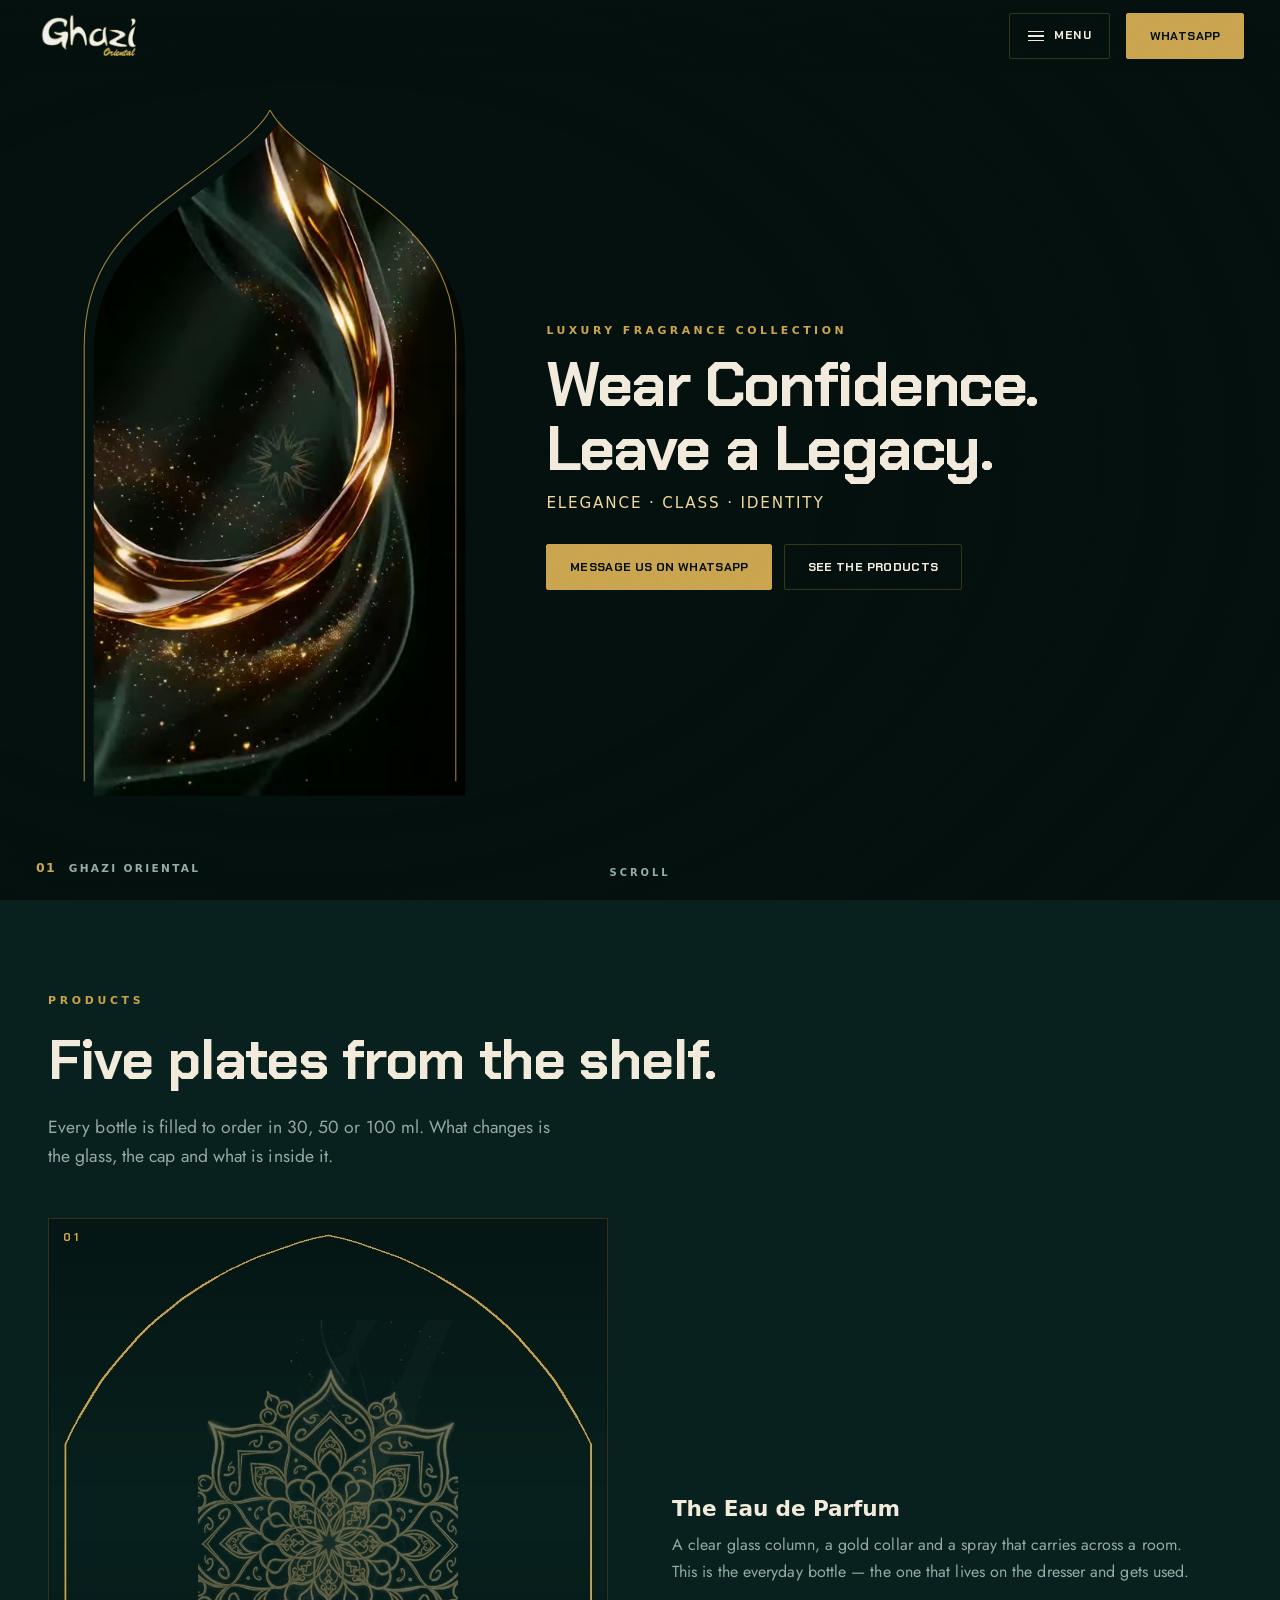
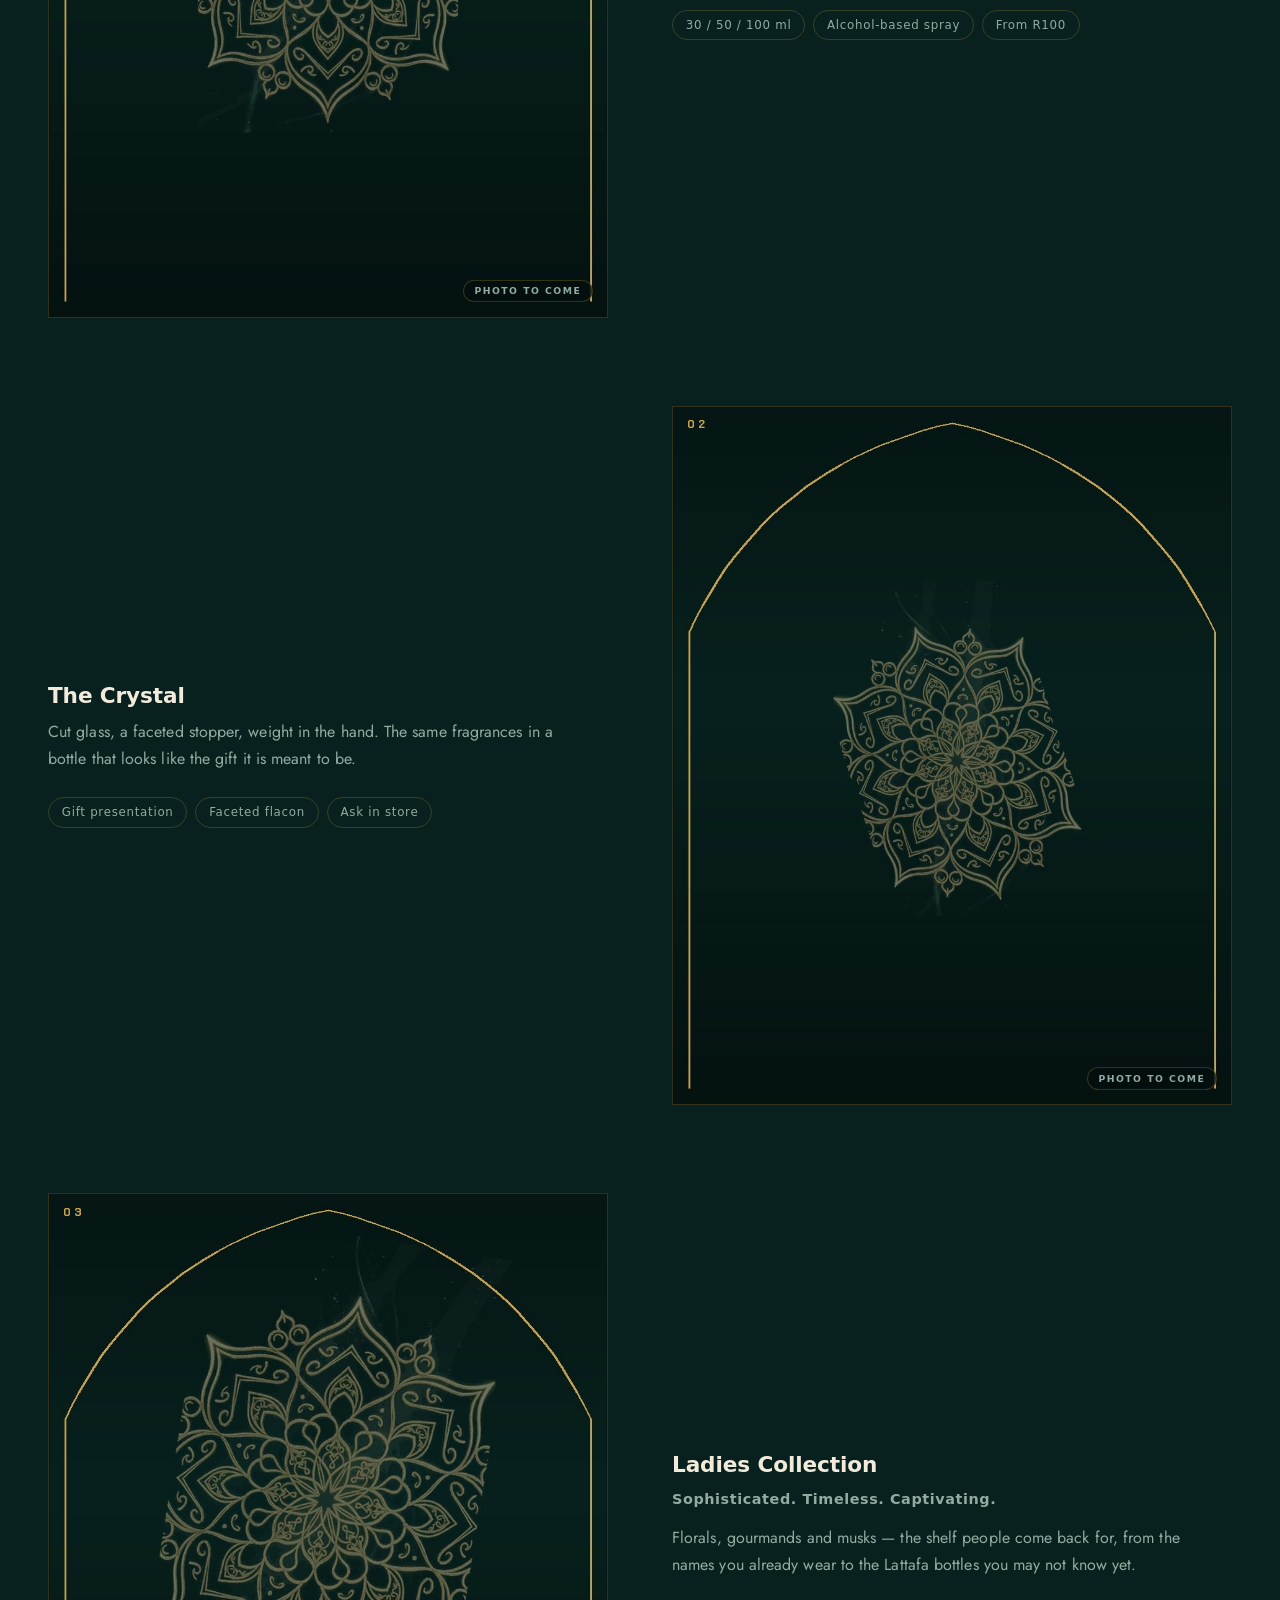
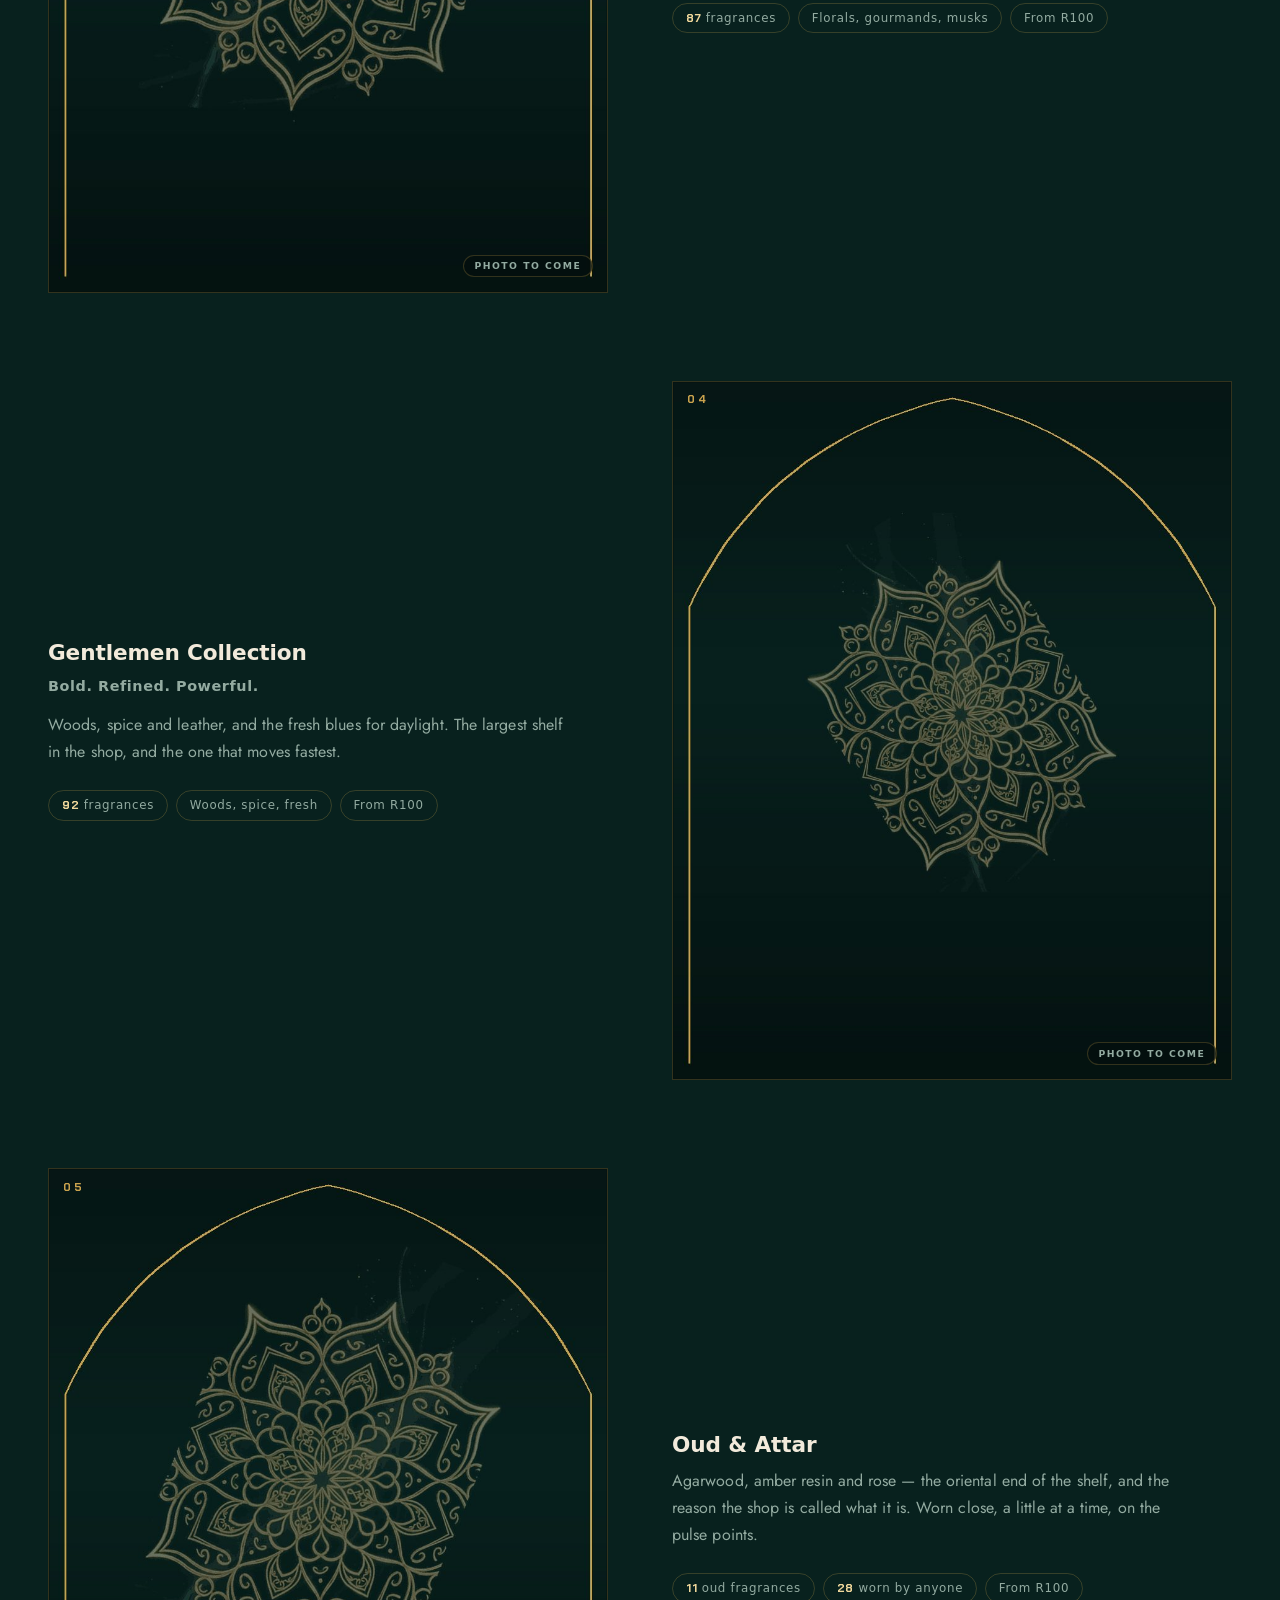
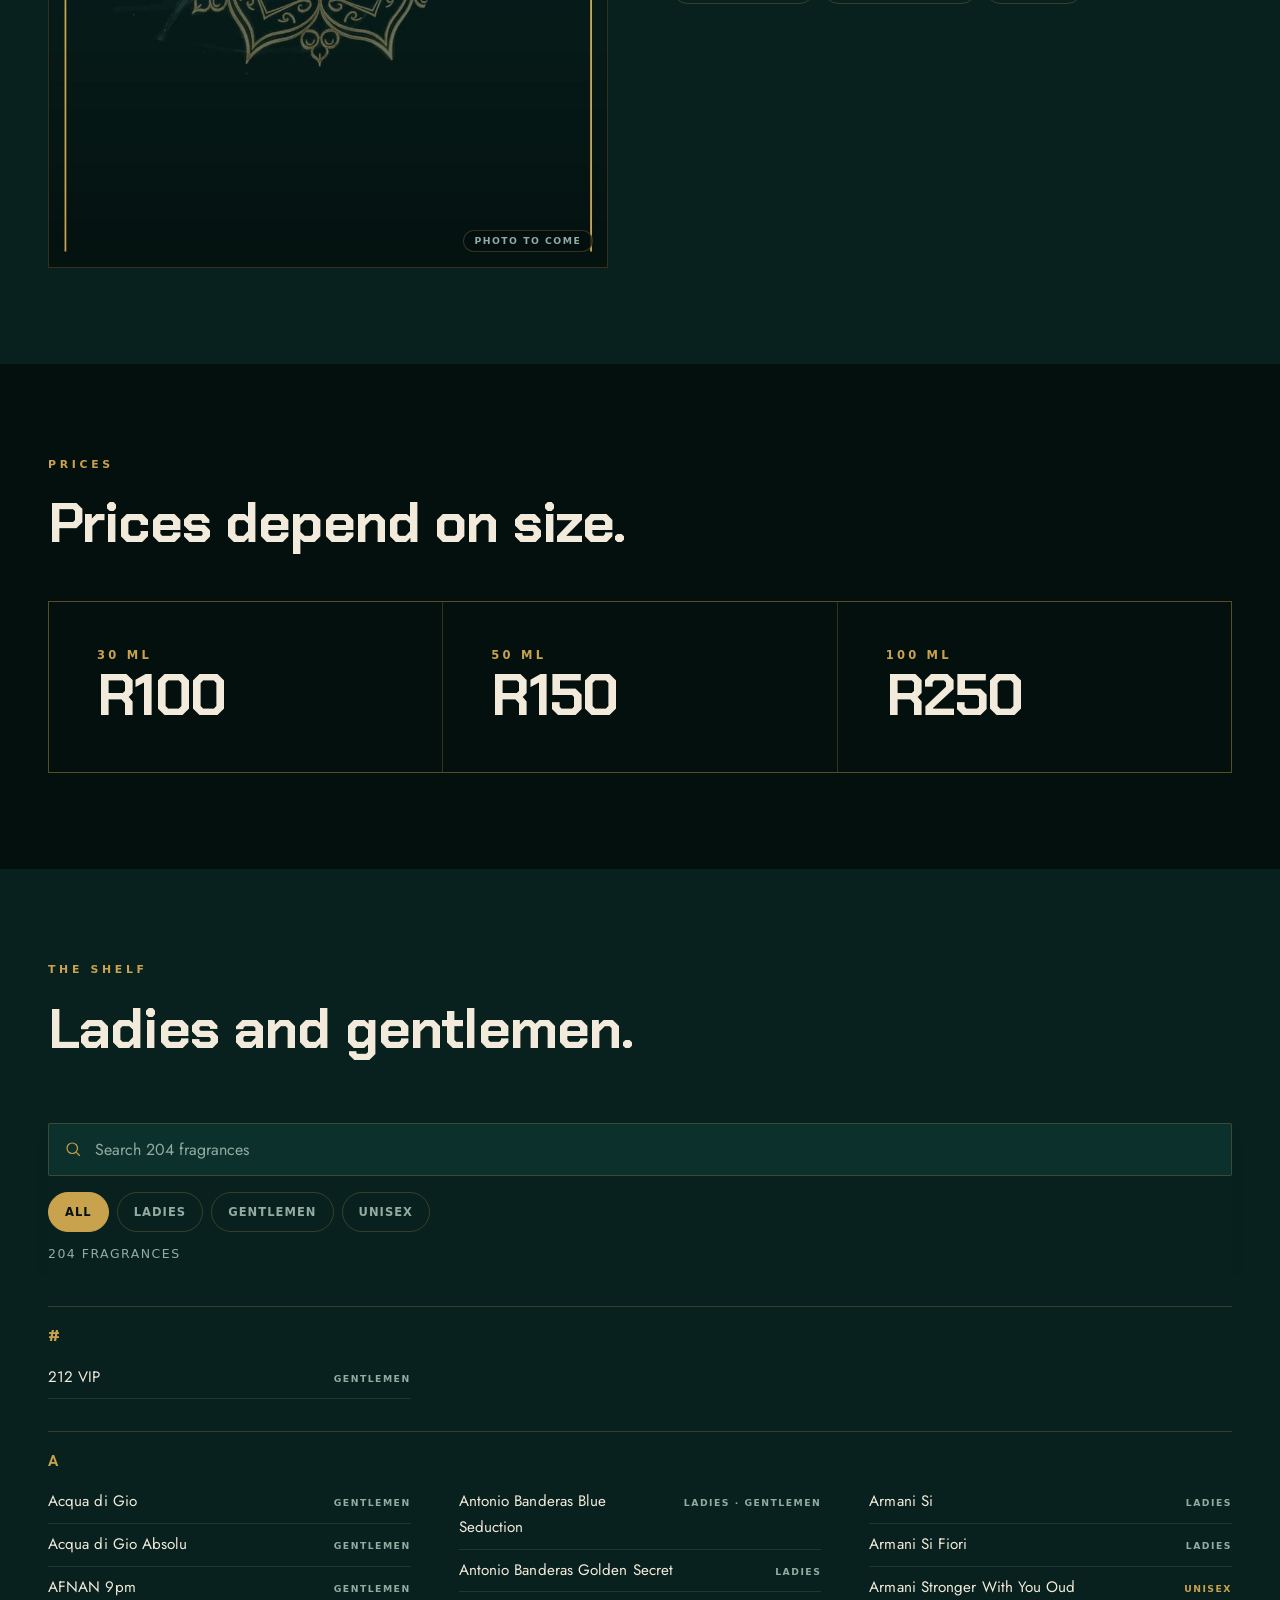
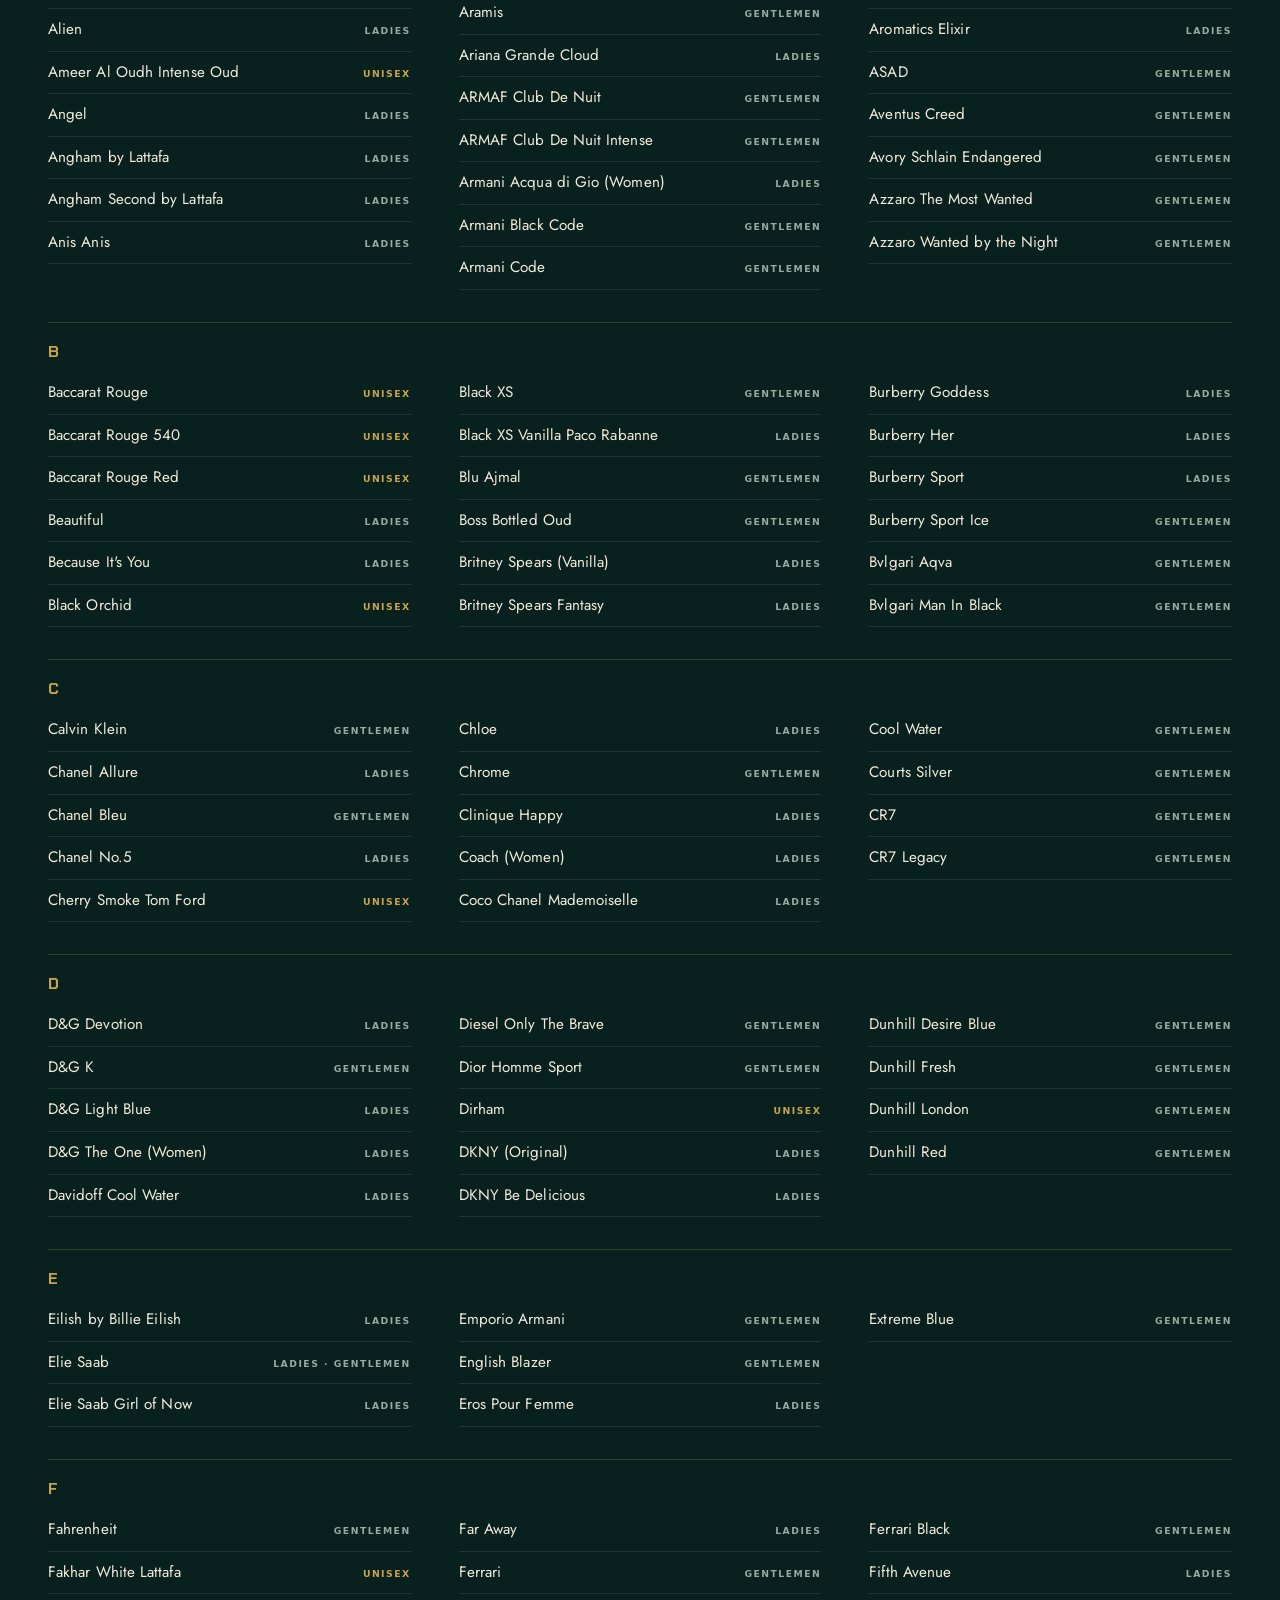
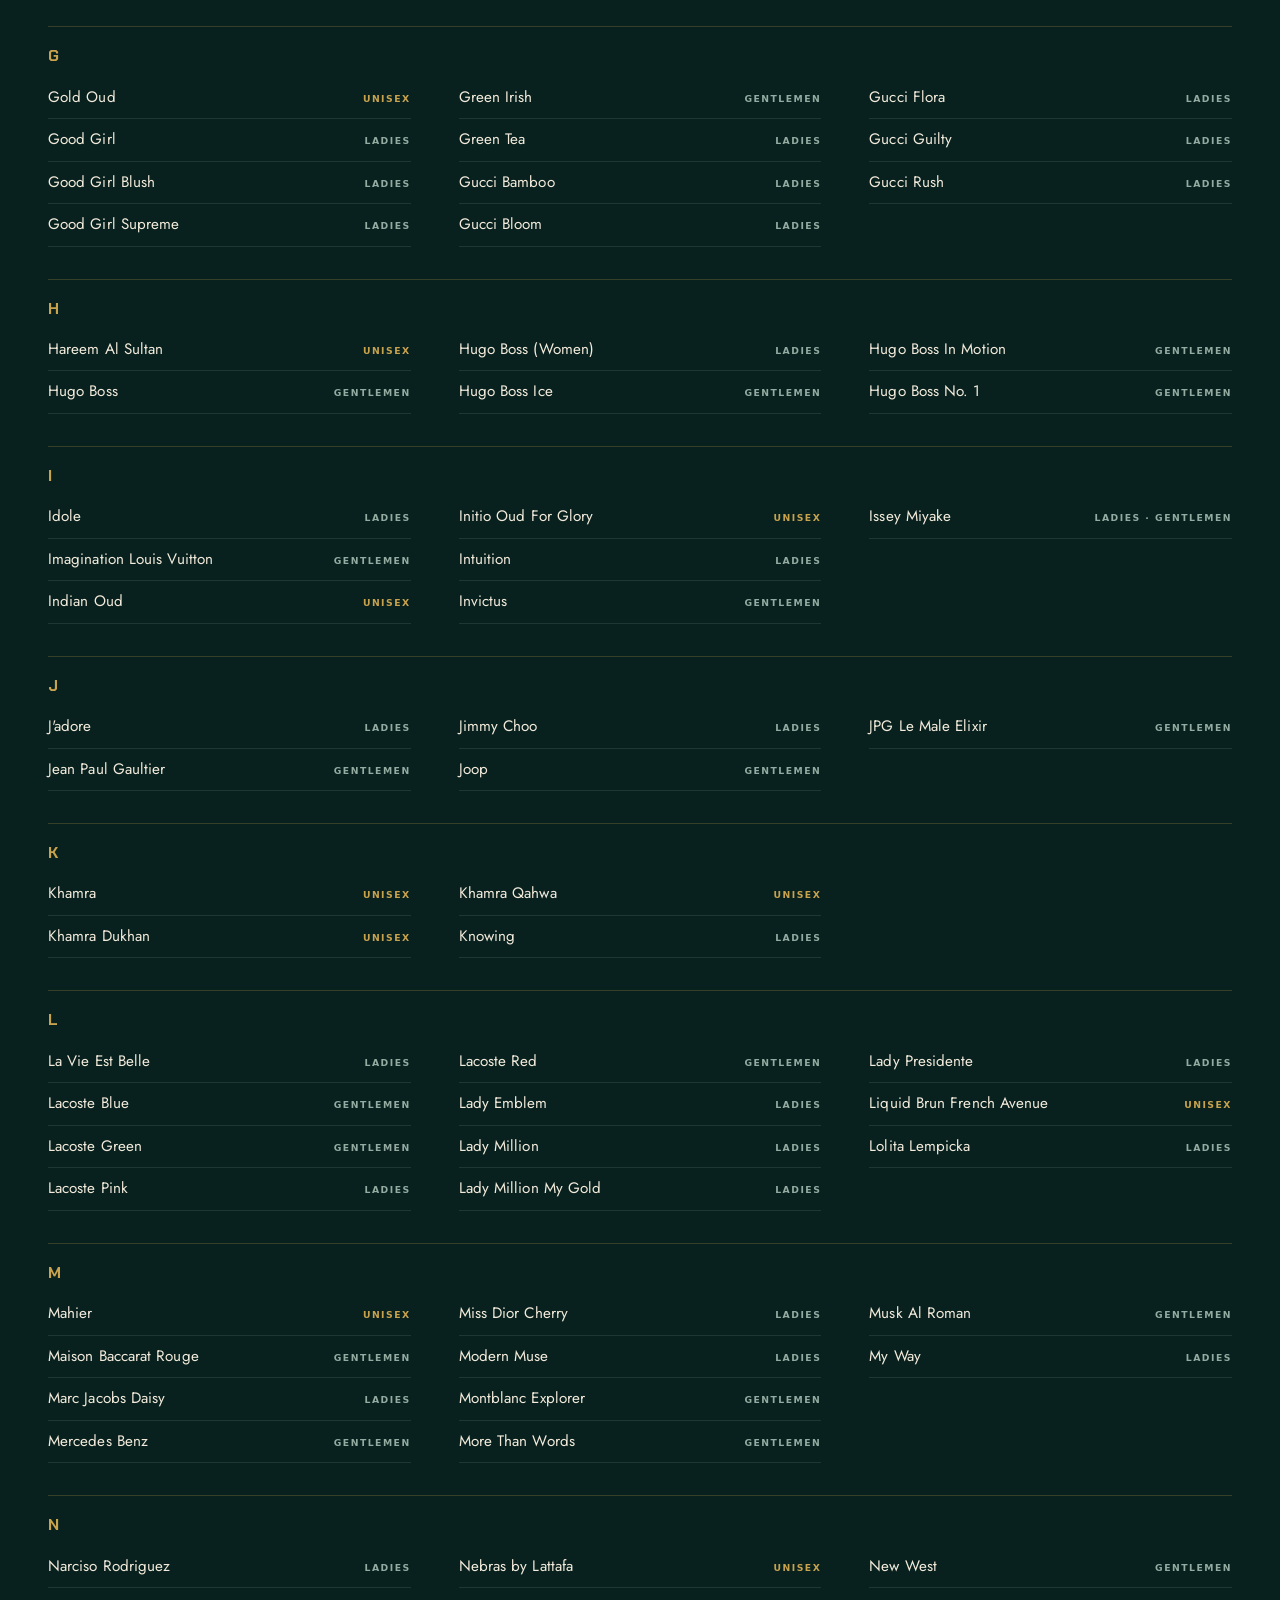
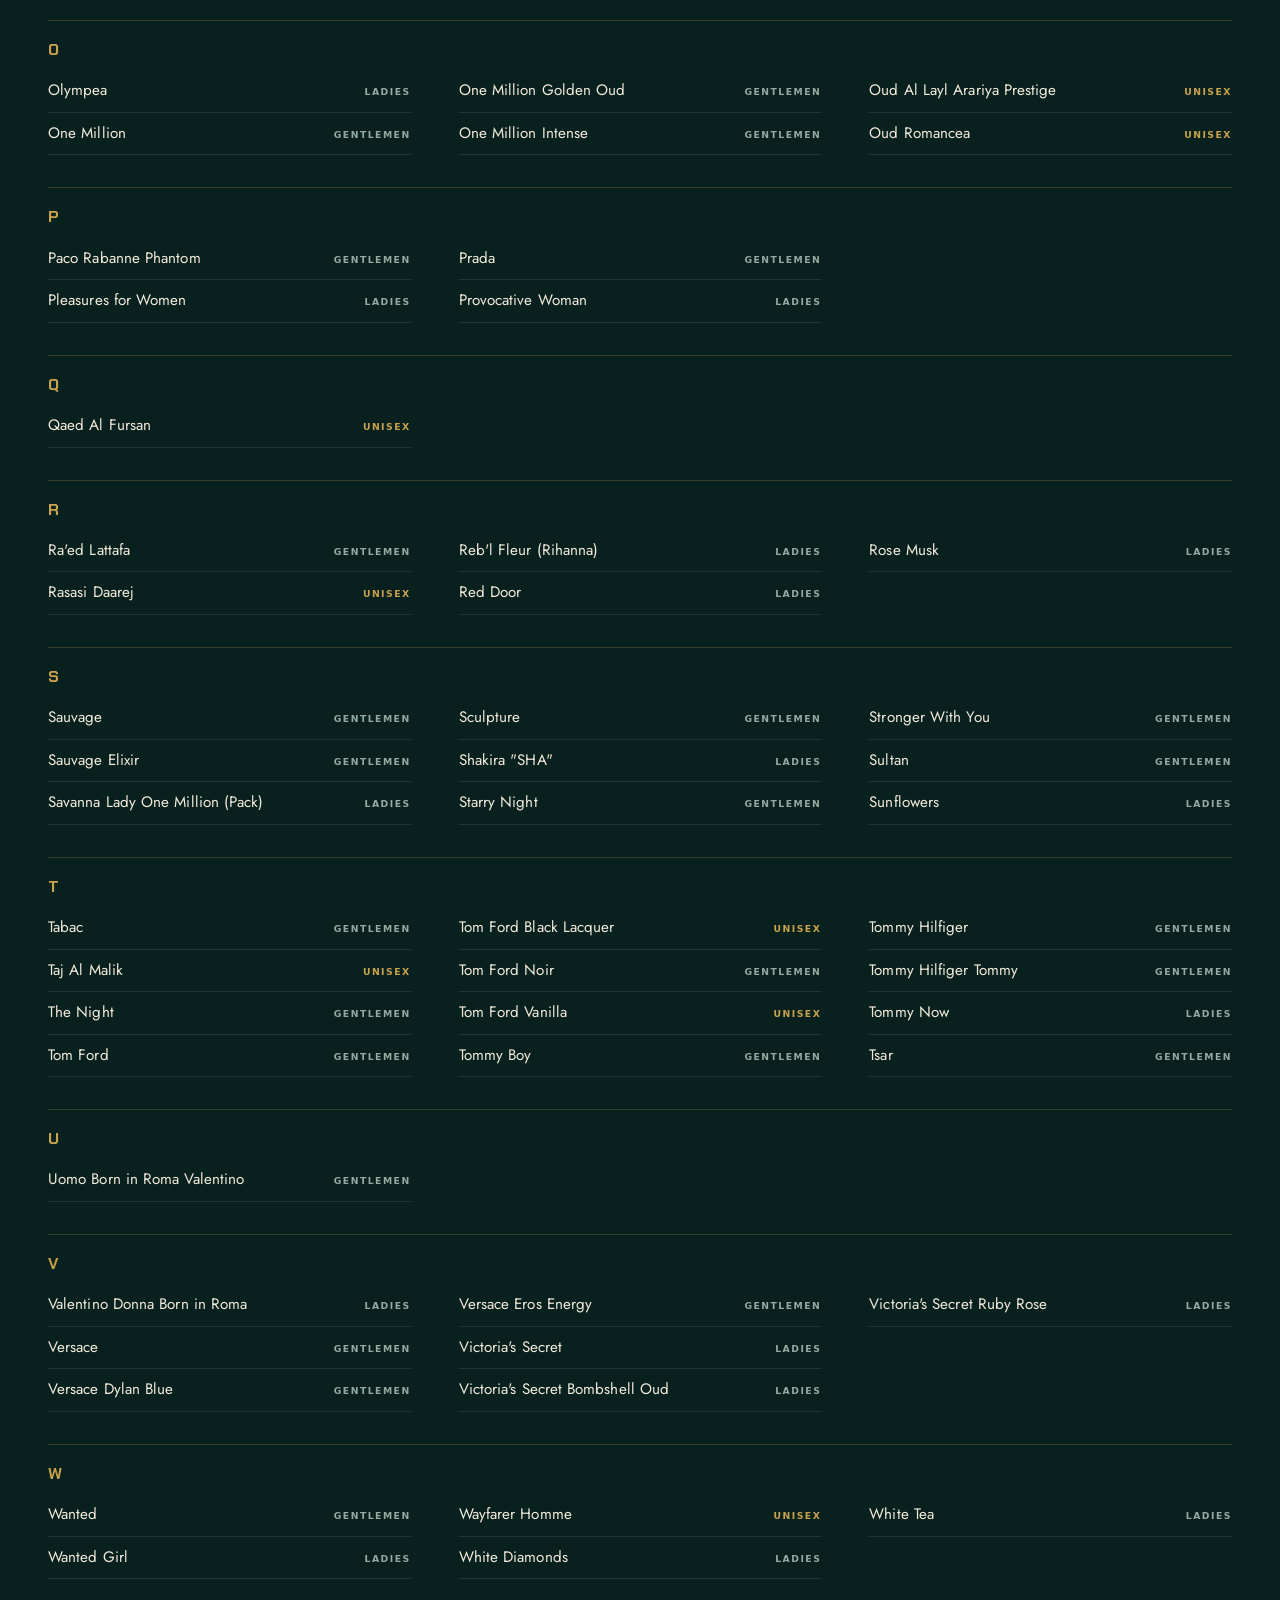
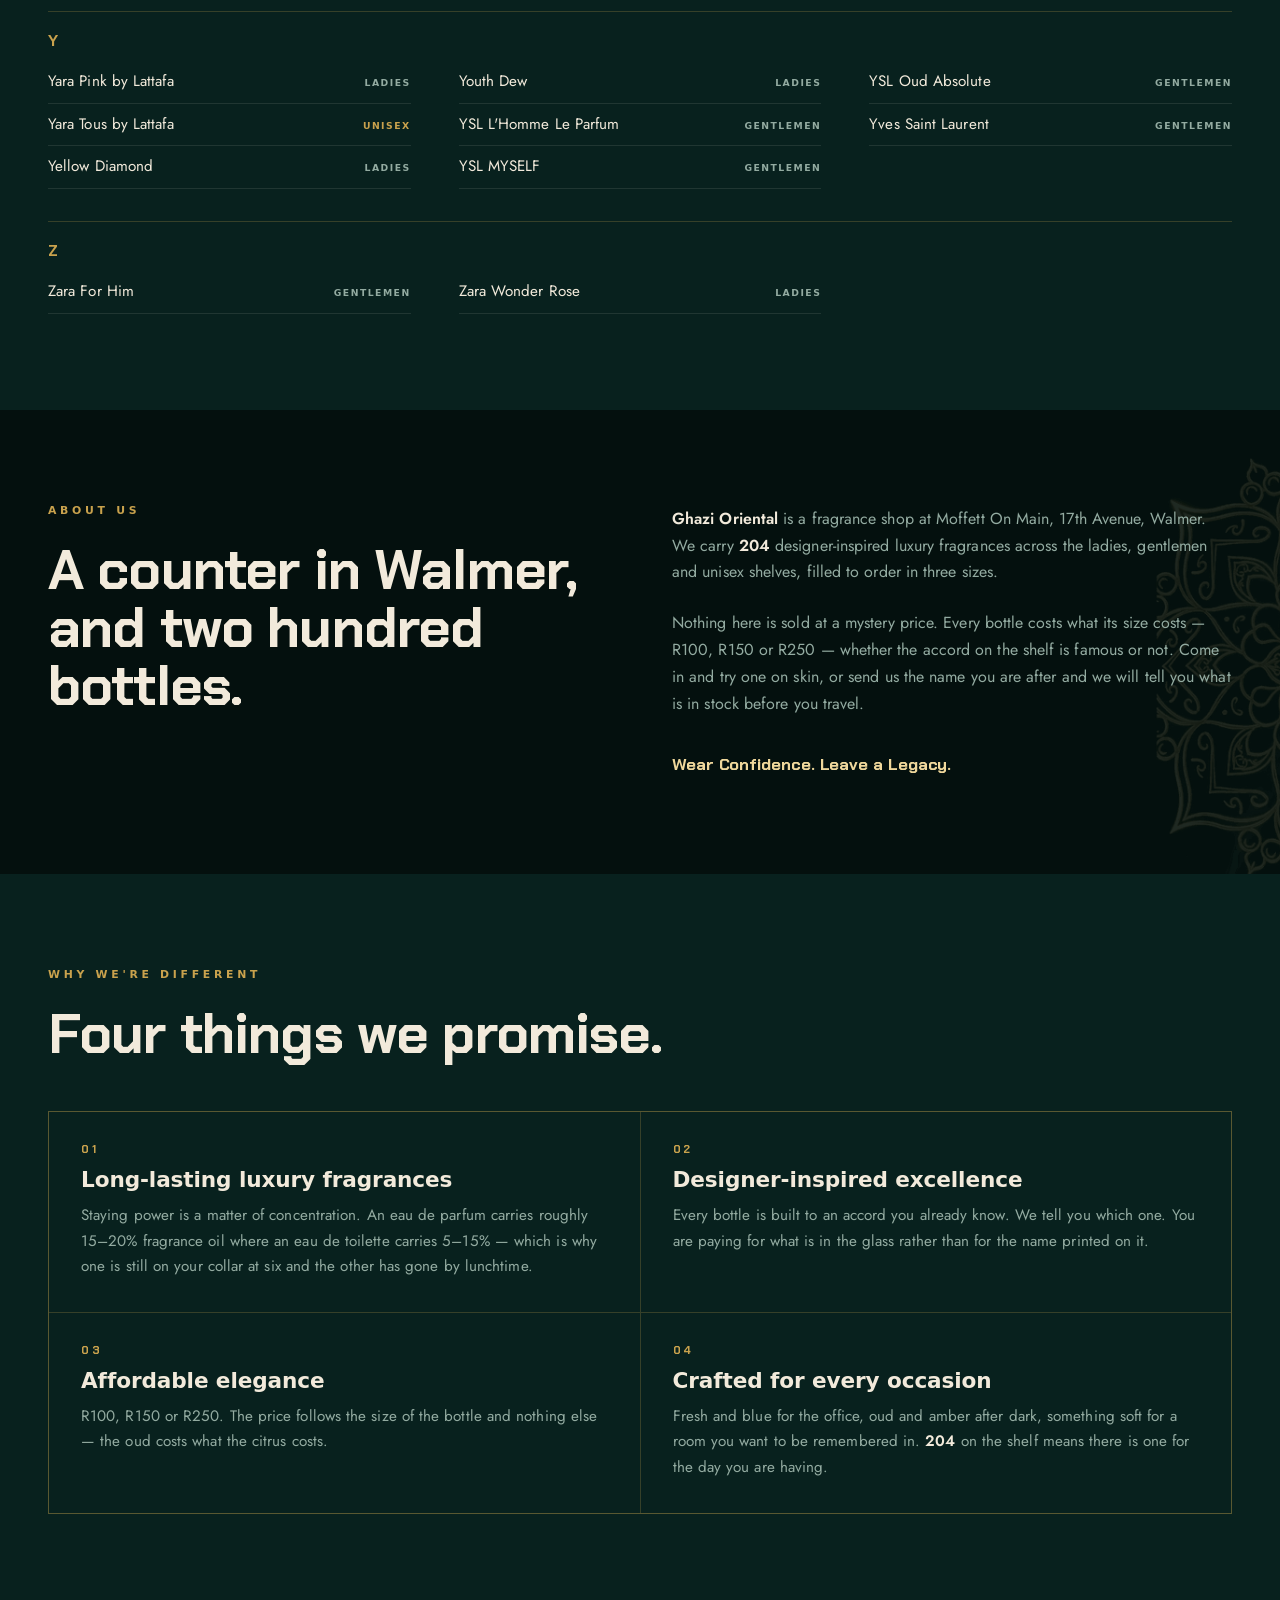
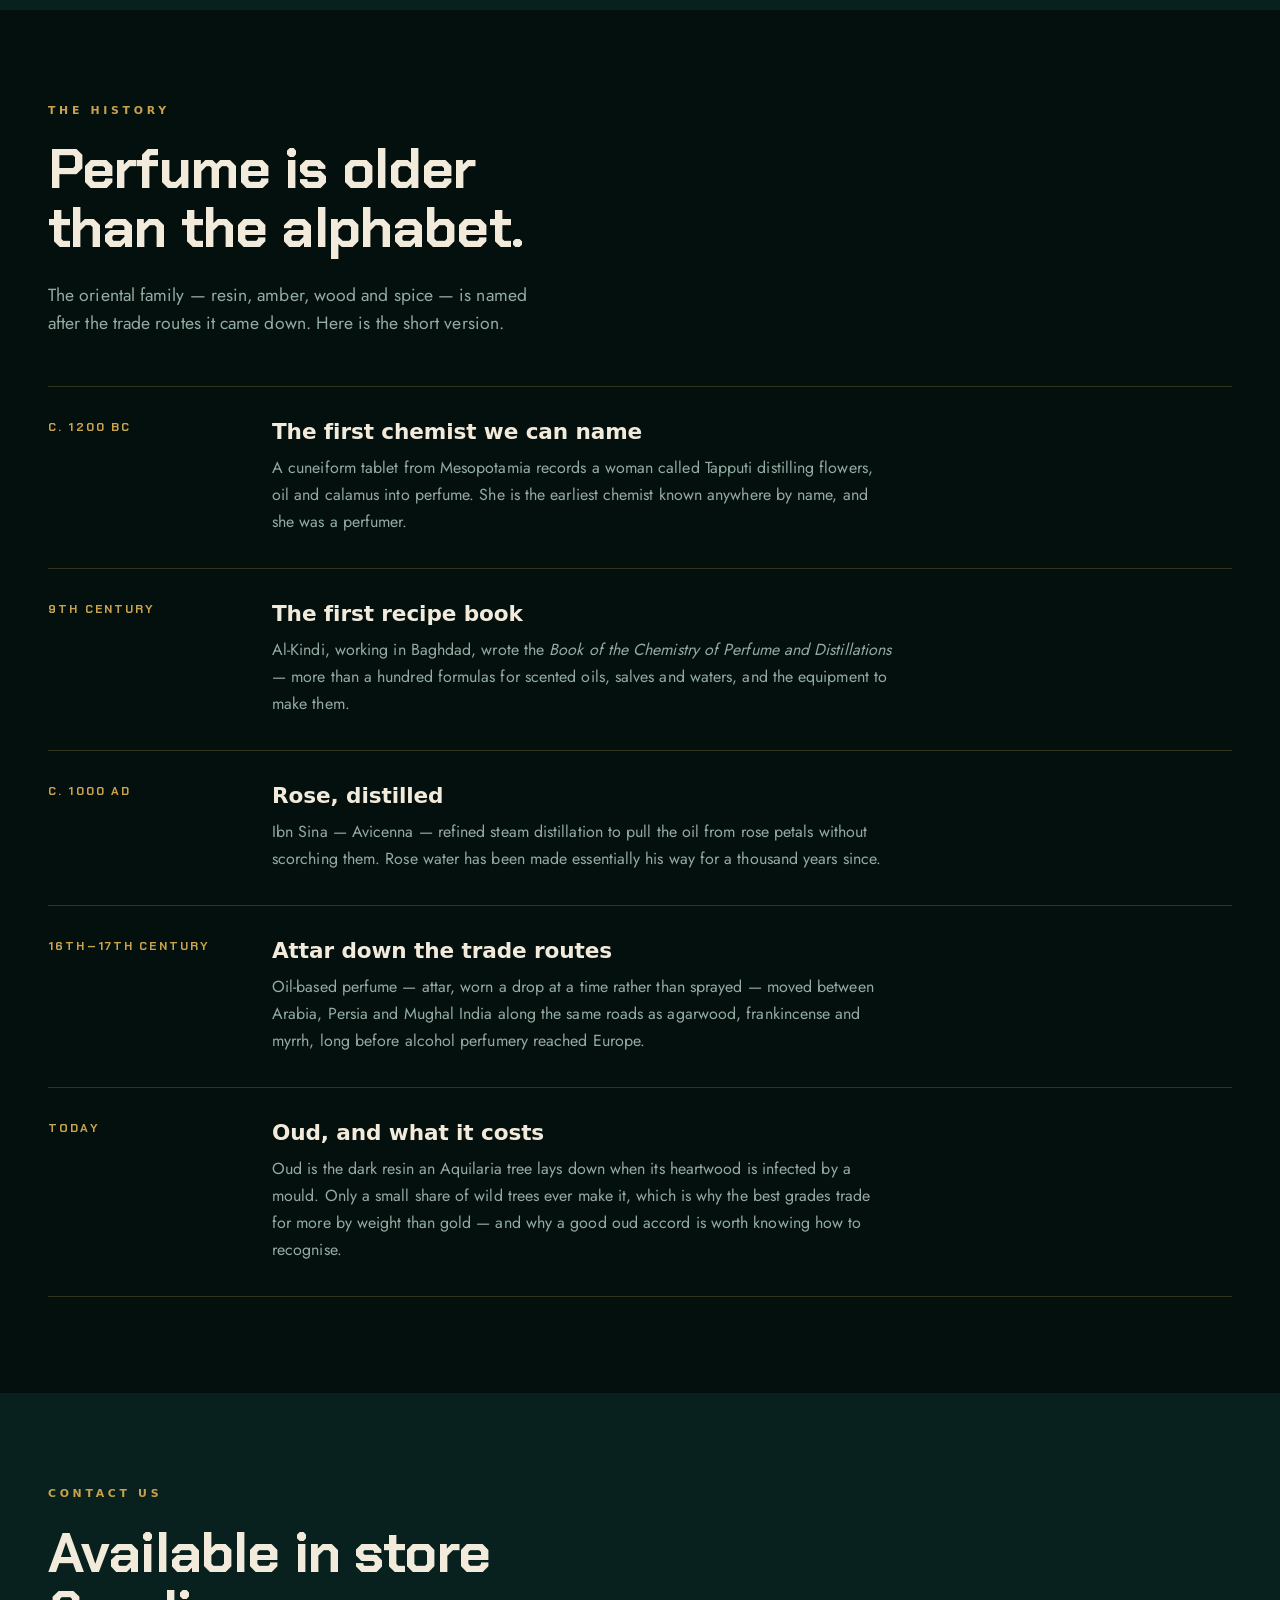
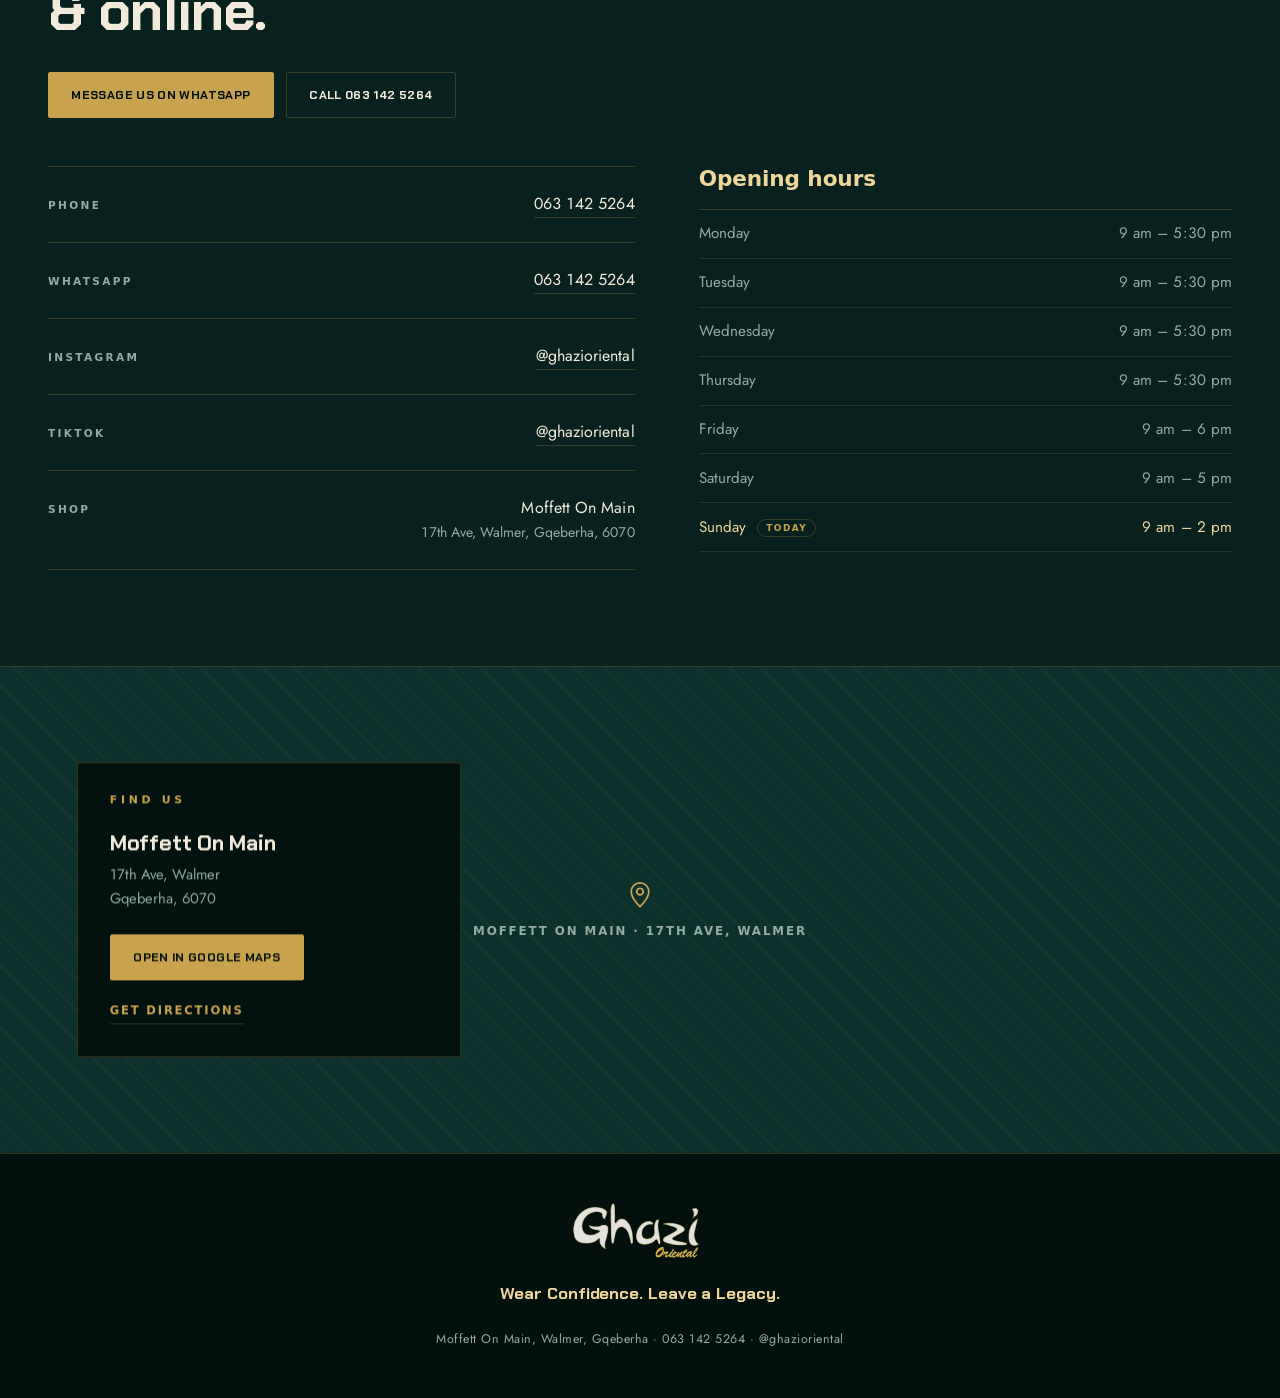
==== commit 39585f75: "Show the real product photographs on the plates The five bottle photographs now load from the shop's" ====
--- a/ghazi-oriental/index.html
+++ b/ghazi-oriental/index.html
@@ -158,14 +158,19 @@
       </p>
     </div>
 
-    <!-- change data-photos to "real" once the shop's own photographs replace
-         assets/img/bottles/bottle-1..5.jpg, and the "photo to come" chips go -->
-    <ol class="plates" id="plates" data-photos="placeholder">
+    <!-- Each photograph is served from the shop's own media CDN. The local
+         file in assets/img/bottles/ is the fallback: if the CDN is ever
+         unreachable the plate falls back to it and says so, instead of
+         showing a broken image. To make the site self-contained, download
+         each data-photo URL over its bottle-N.jpg and swap the two. -->
+    <ol class="plates" id="plates">
 
       <li class="plate" data-reveal>
         <figure class="plate__figure">
-          <img src="assets/img/bottles/bottle-1.jpg" alt="The Eau de Parfum: a tall clear glass column with a domed gold cap."
-               width="900" height="1125" loading="lazy">
+          <img src="https://d8j0ntlcm91z4.cloudfront.net/user_3HmYniPCTtYjteyTOhNw7cCb8VU/hf_20260825_195325_6eea9461-4be7-4fa9-8bc7-ff3c463baf3a.png"
+               data-fallback="assets/img/bottles/bottle-1.jpg"
+               referrerpolicy="no-referrer" alt="The Eau de Parfum: a tall clear glass column with a domed gold cap."
+               loading="lazy">
           <span class="plate__num" aria-hidden="true">01</span>
           <span class="plate__todo">Photo to come</span>
         </figure>
@@ -184,8 +189,10 @@
 
       <li class="plate" data-reveal>
         <figure class="plate__figure">
-          <img src="assets/img/bottles/bottle-2.jpg" alt="The Crystal: a faceted glass flacon with a cut gold stopper."
-               width="900" height="1125" loading="lazy">
+          <img src="https://d8j0ntlcm91z4.cloudfront.net/user_3HmYniPCTtYjteyTOhNw7cCb8VU/hf_20260825_195326_af9568cb-8204-4238-afaa-87ac154e7920.png"
+               data-fallback="assets/img/bottles/bottle-2.jpg"
+               referrerpolicy="no-referrer" alt="The Crystal: a faceted glass flacon with a cut gold stopper."
+               loading="lazy">
           <span class="plate__num" aria-hidden="true">02</span>
           <span class="plate__todo">Photo to come</span>
         </figure>
@@ -203,8 +210,10 @@
 
       <li class="plate" data-reveal>
         <figure class="plate__figure">
-          <img src="assets/img/bottles/bottle-3.jpg" alt="The Ladies Collection: rose-pink bottles with gold medallions on a marble tray."
-               width="900" height="1125" loading="lazy">
+          <img src="https://d8j0ntlcm91z4.cloudfront.net/user_3HmYniPCTtYjteyTOhNw7cCb8VU/hf_20260825_195023_a10059dc-4f14-4bdf-93f2-0c952131f8ce.png"
+               data-fallback="assets/img/bottles/bottle-3.jpg"
+               referrerpolicy="no-referrer" alt="The Ladies Collection: rose-pink bottles with gold medallions on a marble tray."
+               loading="lazy">
           <span class="plate__num" aria-hidden="true">03</span>
           <span class="plate__todo">Photo to come</span>
         </figure>
@@ -223,8 +232,10 @@
 
       <li class="plate" data-reveal>
         <figure class="plate__figure">
-          <img src="assets/img/bottles/bottle-4.jpg" alt="The Gentlemen Collection: black and dark green bottles with brushed gold caps, lit through smoke."
-               width="900" height="1125" loading="lazy">
+          <img src="https://d8j0ntlcm91z4.cloudfront.net/user_3HmYniPCTtYjteyTOhNw7cCb8VU/hf_20260825_195024_338b908a-9c49-494c-9487-2fa06a6dfb8a.png"
+               data-fallback="assets/img/bottles/bottle-4.jpg"
+               referrerpolicy="no-referrer" alt="The Gentlemen Collection: black and dark green bottles with brushed gold caps, lit through smoke."
+               loading="lazy">
           <span class="plate__num" aria-hidden="true">04</span>
           <span class="plate__todo">Photo to come</span>
         </figure>
@@ -243,8 +254,10 @@
 
       <li class="plate" data-reveal>
         <figure class="plate__figure">
-          <img src="assets/img/bottles/bottle-5.jpg" alt="Oud and Attar: an emerald bottle with a filigree gold dome, among agarwood chips, amber resin and dried roses."
-               width="900" height="1125" loading="lazy">
+          <img src="https://d8j0ntlcm91z4.cloudfront.net/user_3HmYniPCTtYjteyTOhNw7cCb8VU/hf_20260825_195024_e6a86217-f202-4777-aefd-724d5544ce91.png"
+               data-fallback="assets/img/bottles/bottle-5.jpg"
+               referrerpolicy="no-referrer" alt="Oud and Attar: an emerald bottle with a filigree gold dome, among agarwood chips, amber resin and dried roses."
+               loading="lazy">
           <span class="plate__num" aria-hidden="true">05</span>
           <span class="plate__todo">Photo to come</span>
         </figure>
--- a/ghazi-oriental/assets/css/site.css
+++ b/ghazi-oriental/assets/css/site.css
@@ -598,6 +598,17 @@
   width: 100%;
   aspect-ratio: 4 / 5;
   object-fit: cover;
+  background: var(--ink);
+}
+
+/* photographs arrive on their own grounds — some bright, some near-black.
+   A hairline inside the frame ties them to the page without touching them. */
+.plate__figure::after {
+  content: '';
+  position: absolute;
+  inset: 0;
+  pointer-events: none;
+  box-shadow: inset 0 0 0 1px rgba(4, 16, 14, .35);
 }
 
 .plate__num {
@@ -610,8 +621,9 @@
   font-variant-numeric: tabular-nums;
 }
 
-/* only shown while the placeholder plates are still in place */
+/* only shown on a plate that has fallen back to its placeholder */
 .plate__todo {
+  display: none;
   position: absolute;
   right: .9rem;
   bottom: .9rem;
@@ -624,7 +636,7 @@
   text-transform: uppercase;
   color: var(--muted);
 }
-.plates[data-photos='real'] .plate__todo { display: none; }
+.plate[data-photo='placeholder'] .plate__todo { display: inline-block; }
 
 .plate__body { max-width: 52ch; }
 .plate__body p { color: var(--muted); }
@@ -1021,7 +1033,12 @@
   background: var(--deep);
 }
 
-.map__stage { position: relative; }
+/* the stage holds the section's height itself, so the panel behind the embed
+   still stands up if an extension or a content policy removes the iframe */
+.map__stage {
+  position: relative;
+  min-height: clamp(300px, 44vh, 440px);
+}
 
 .map__frame {
   position: relative;
@@ -1103,7 +1120,8 @@
     background: rgba(4, 16, 14, .94);
     backdrop-filter: blur(8px);
   }
-  .map__frame { height: clamp(380px, 54vh, 540px); }
+  .map__frame,
+  .map__stage { height: clamp(380px, 54vh, 540px); min-height: 0; }
 }
 
 /* --------------------------------------------------------------------------
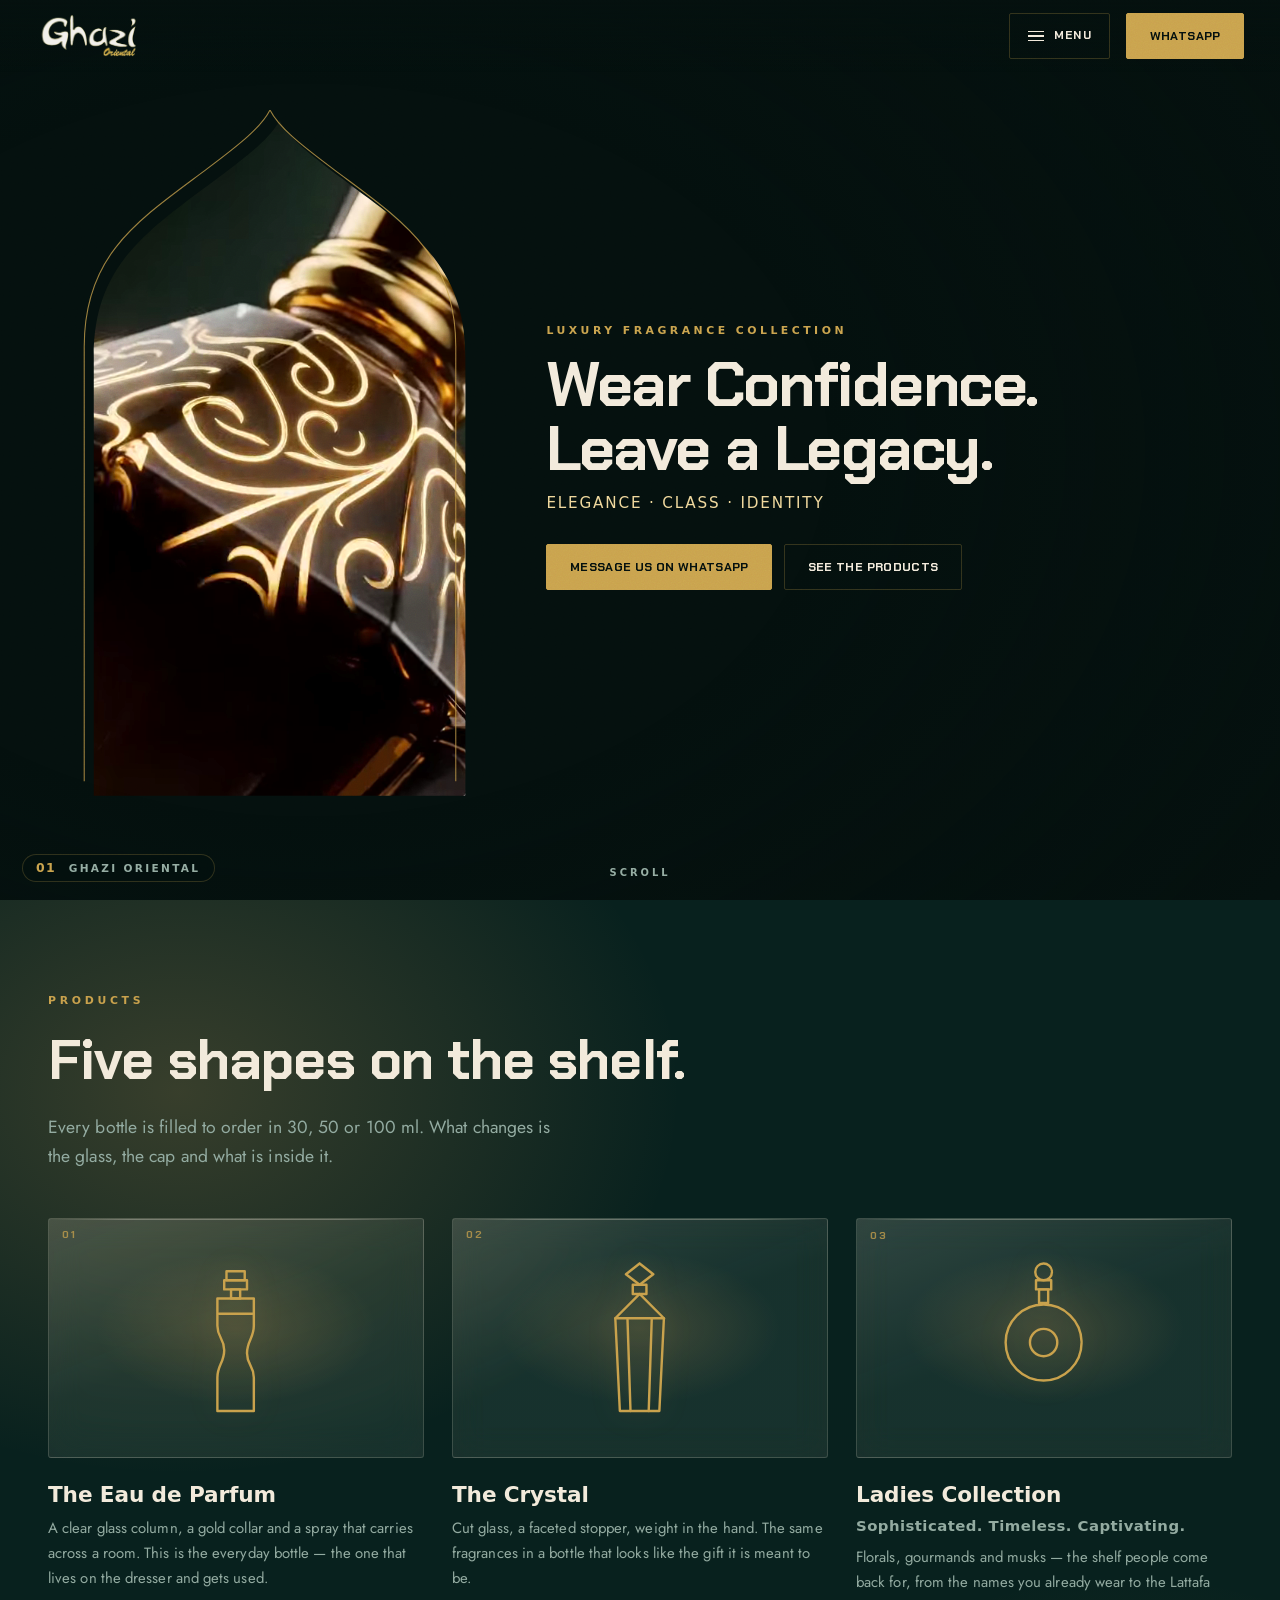
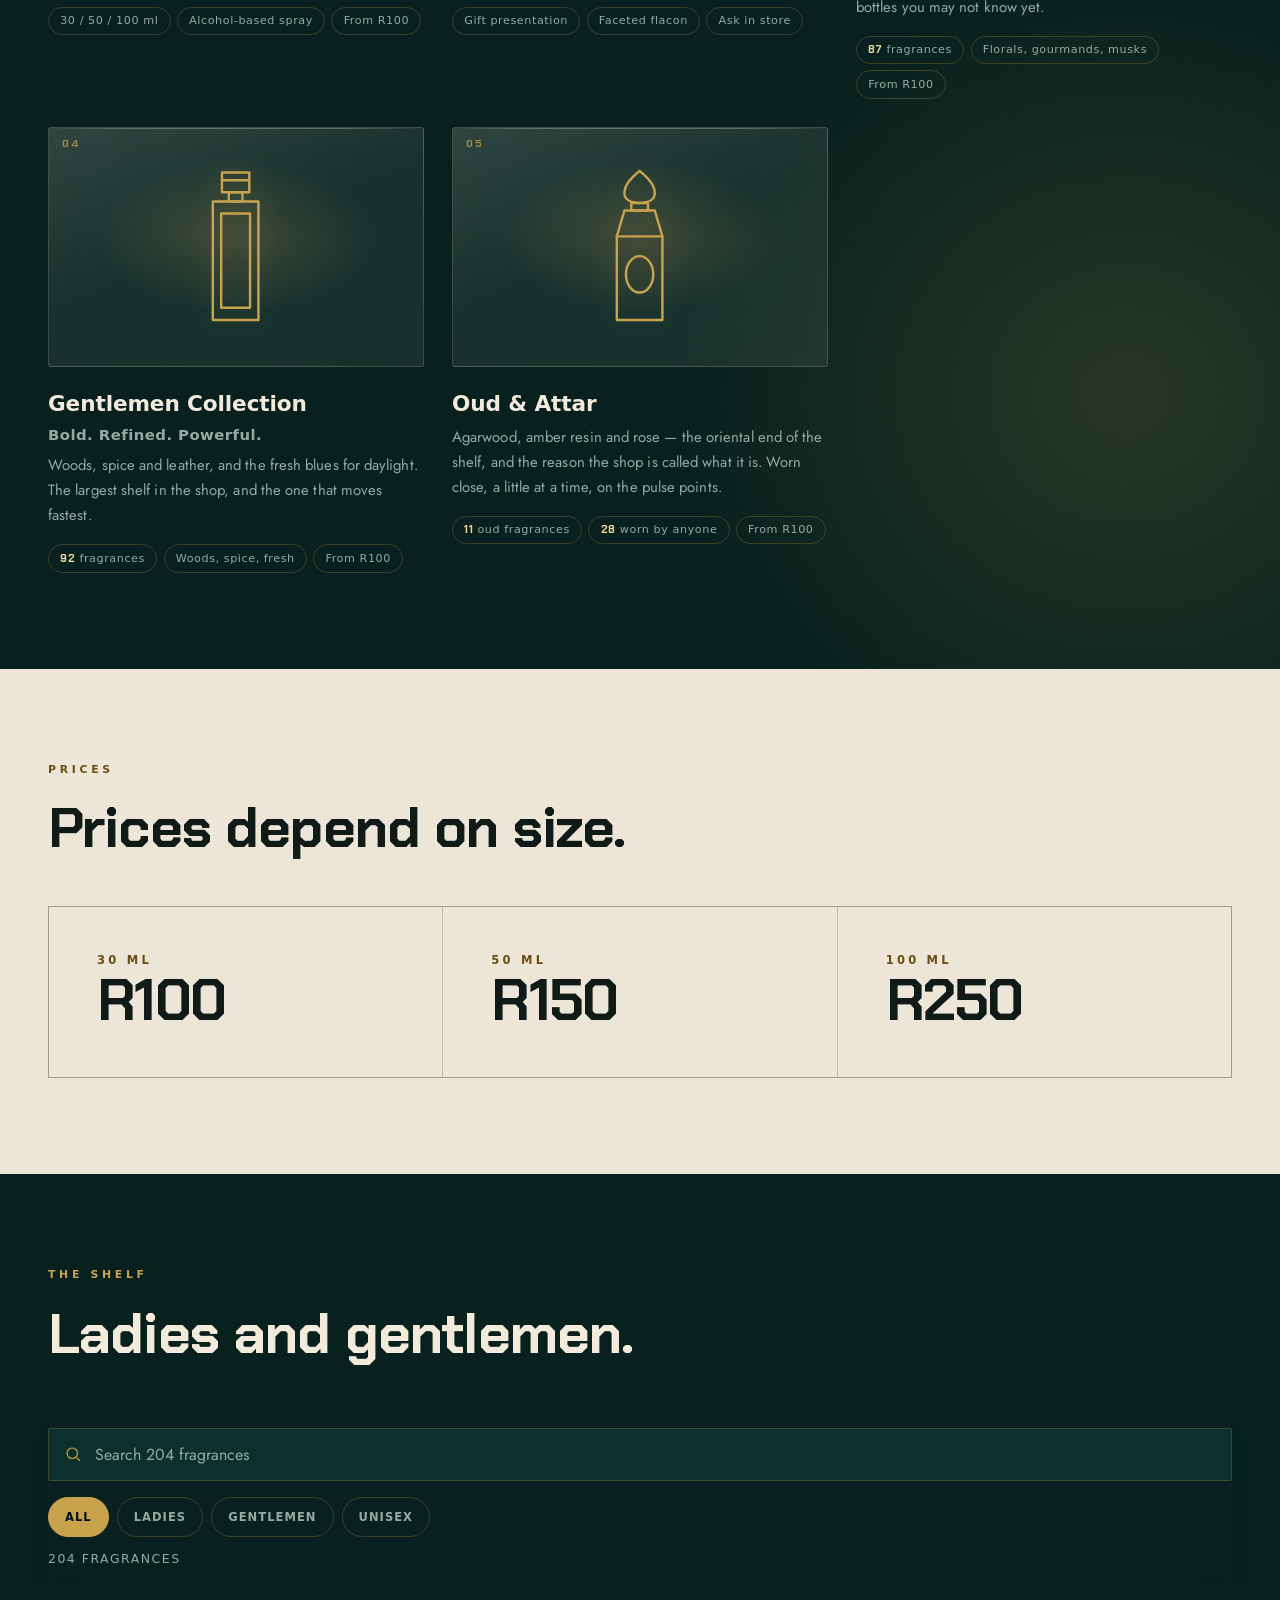
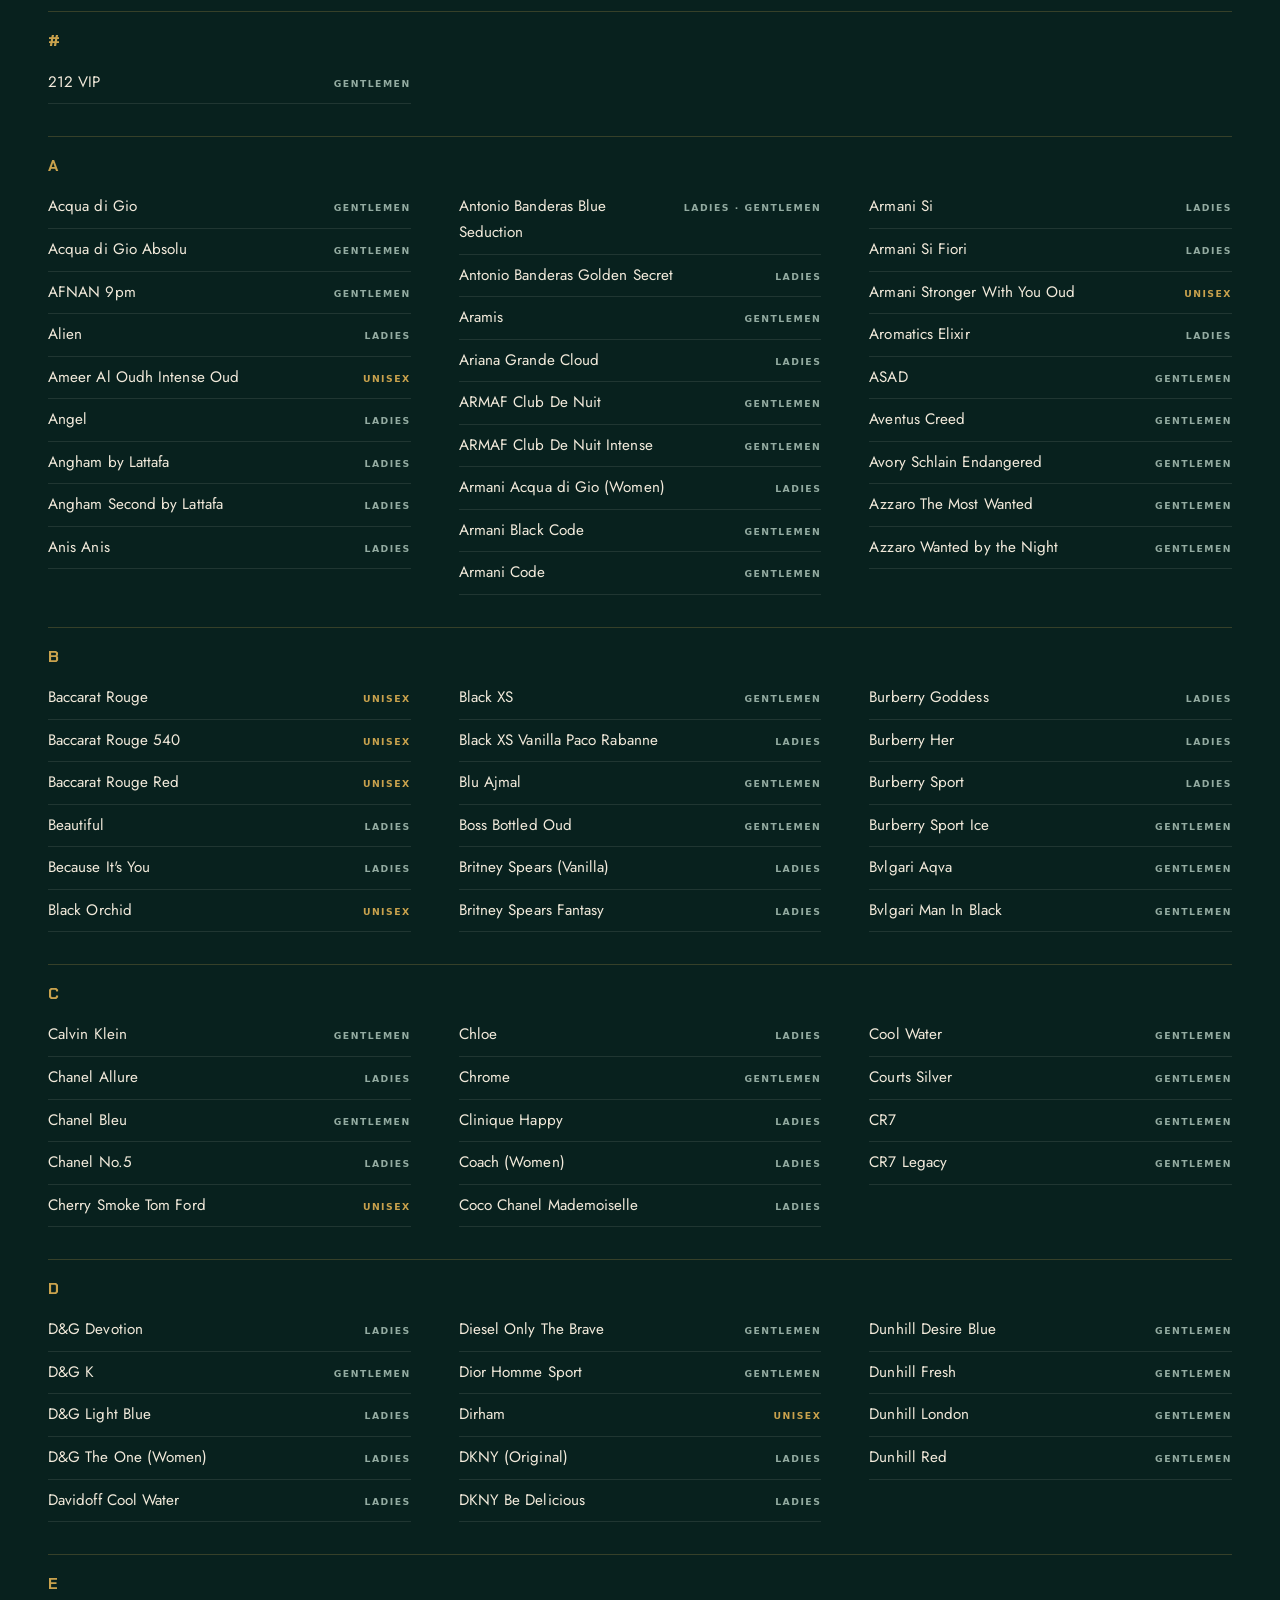
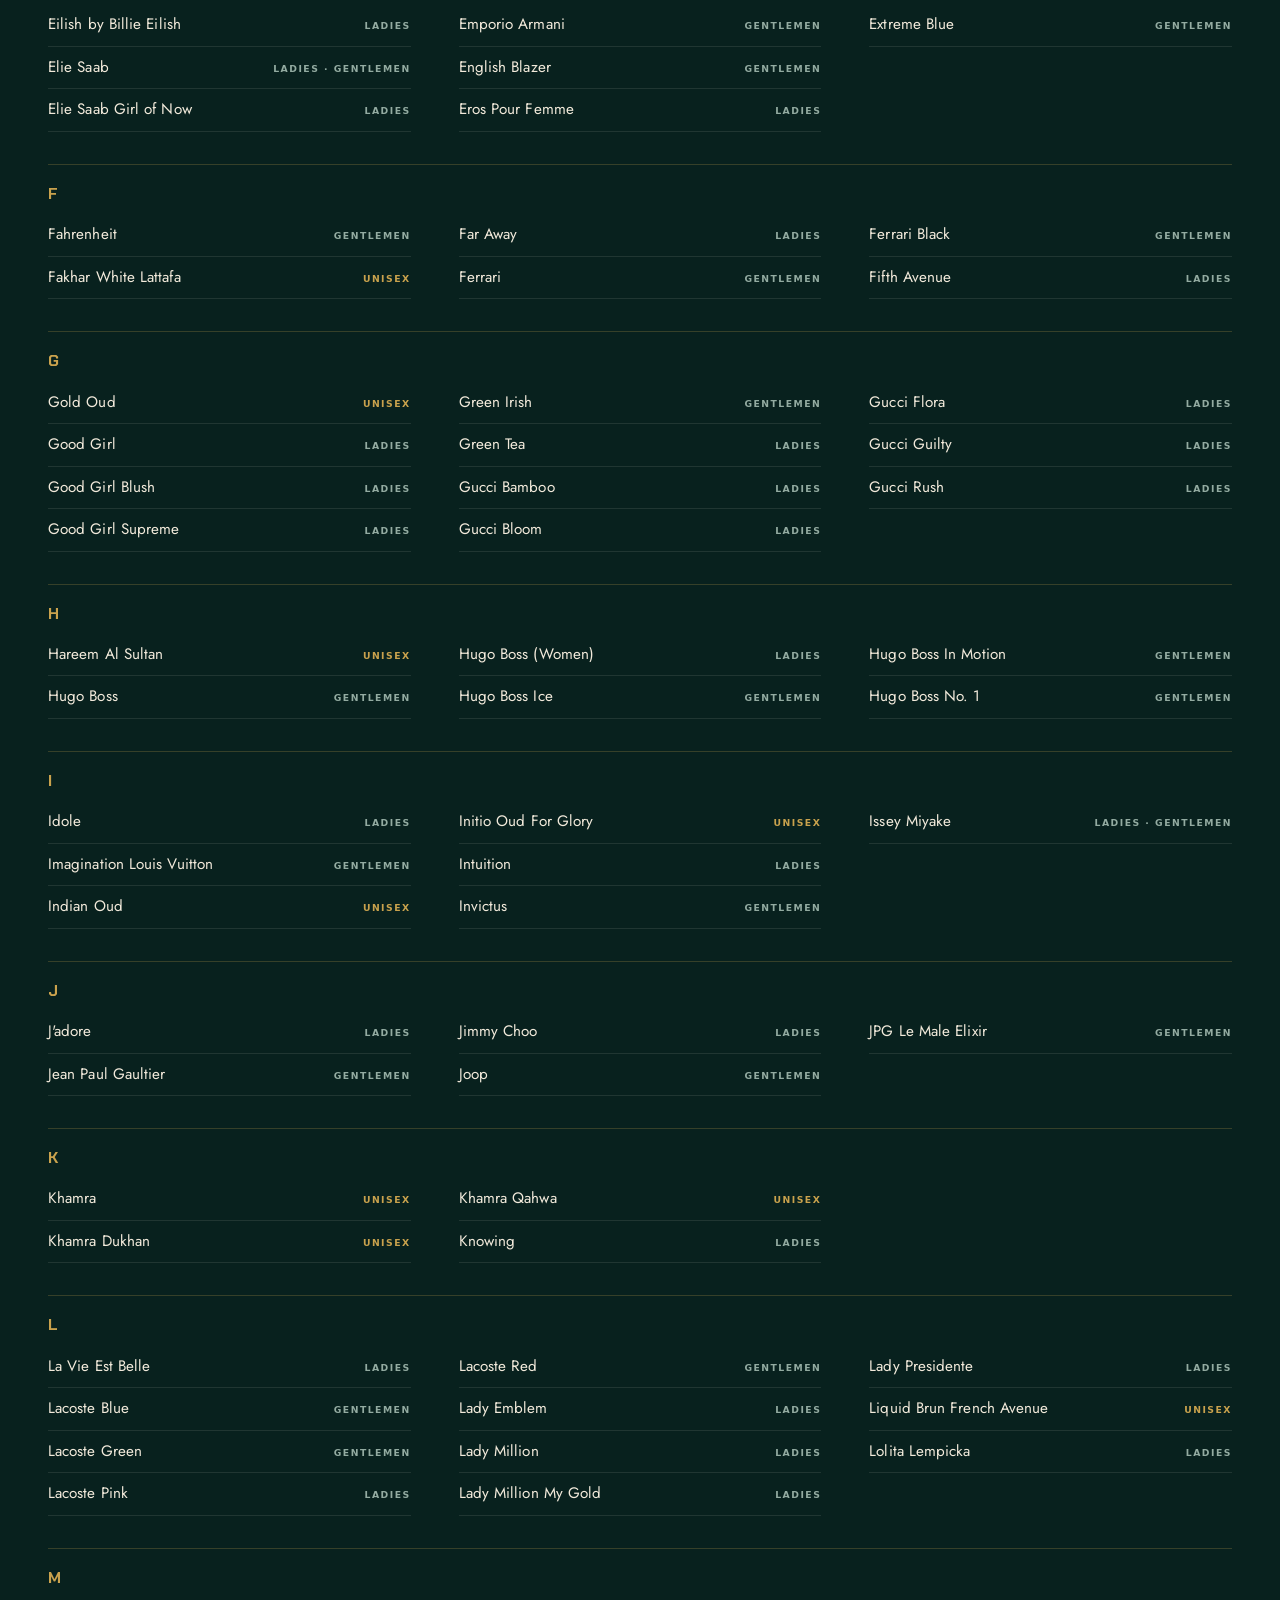
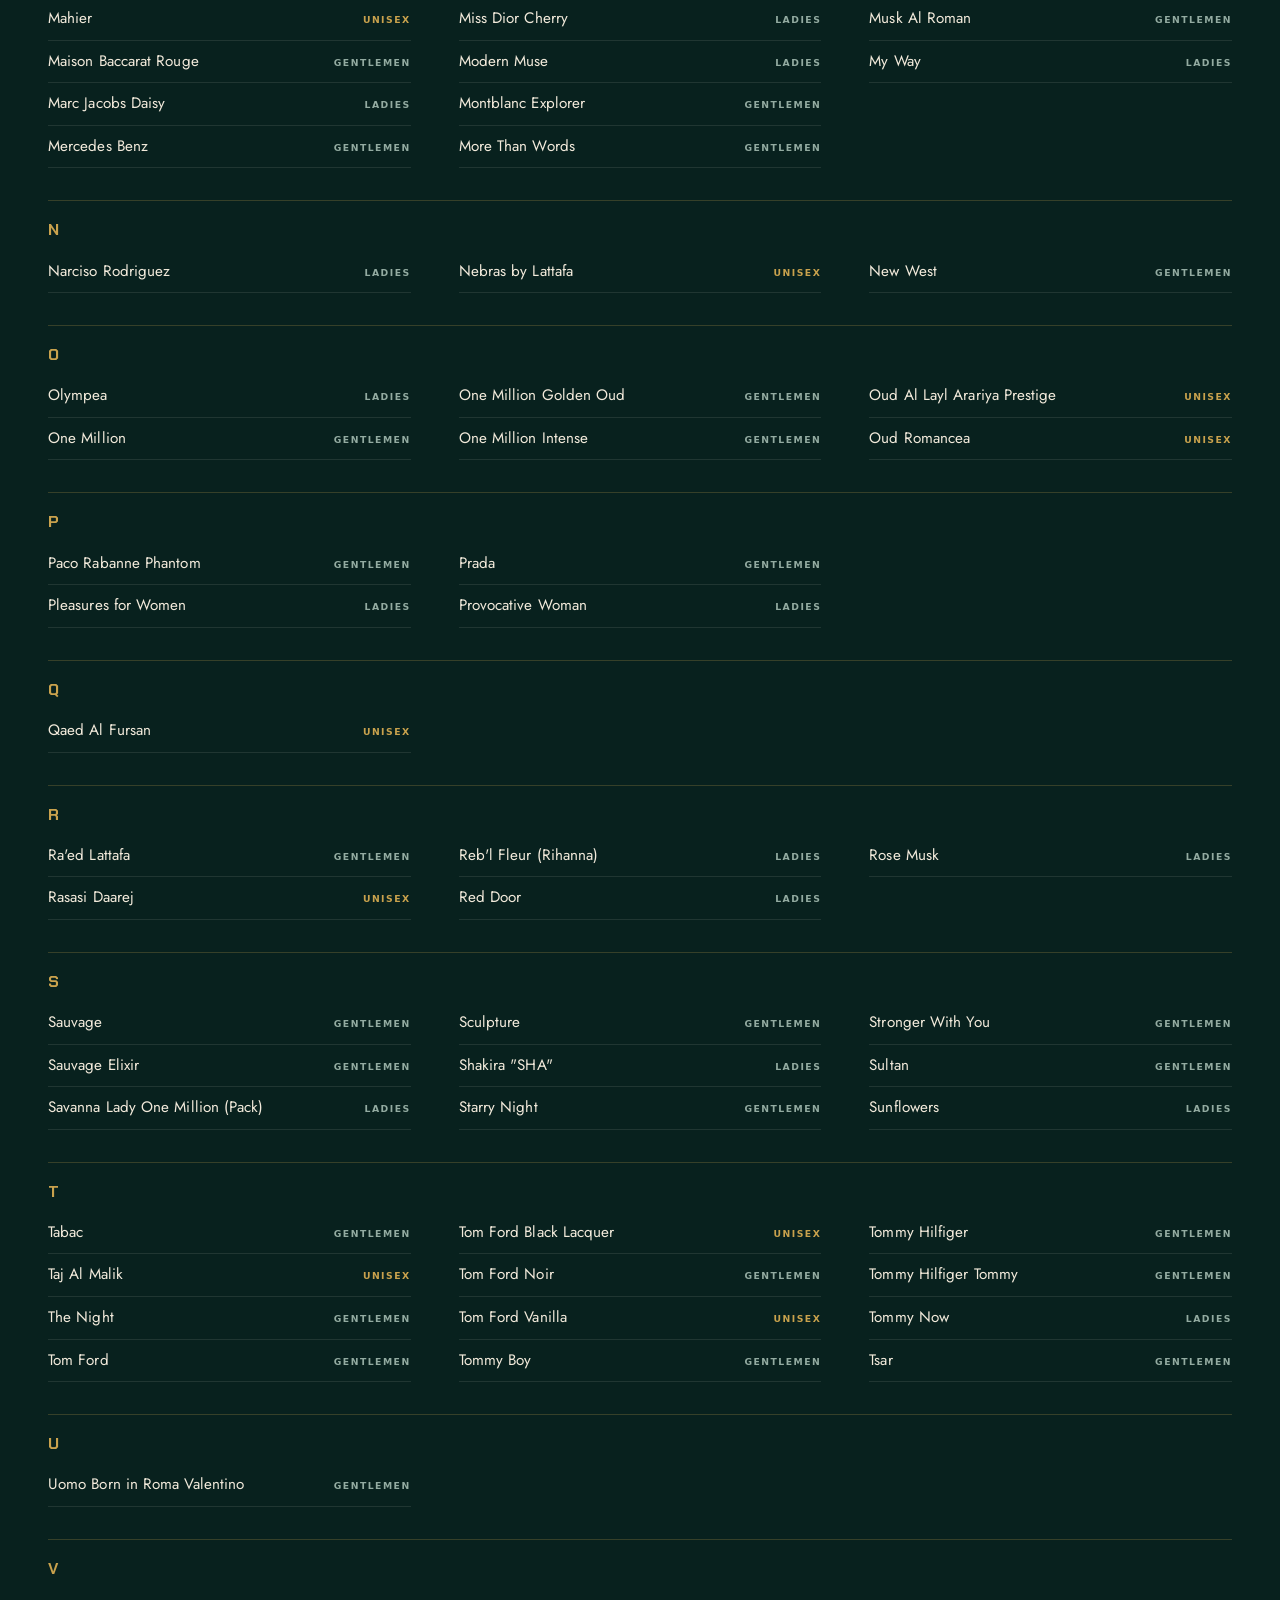
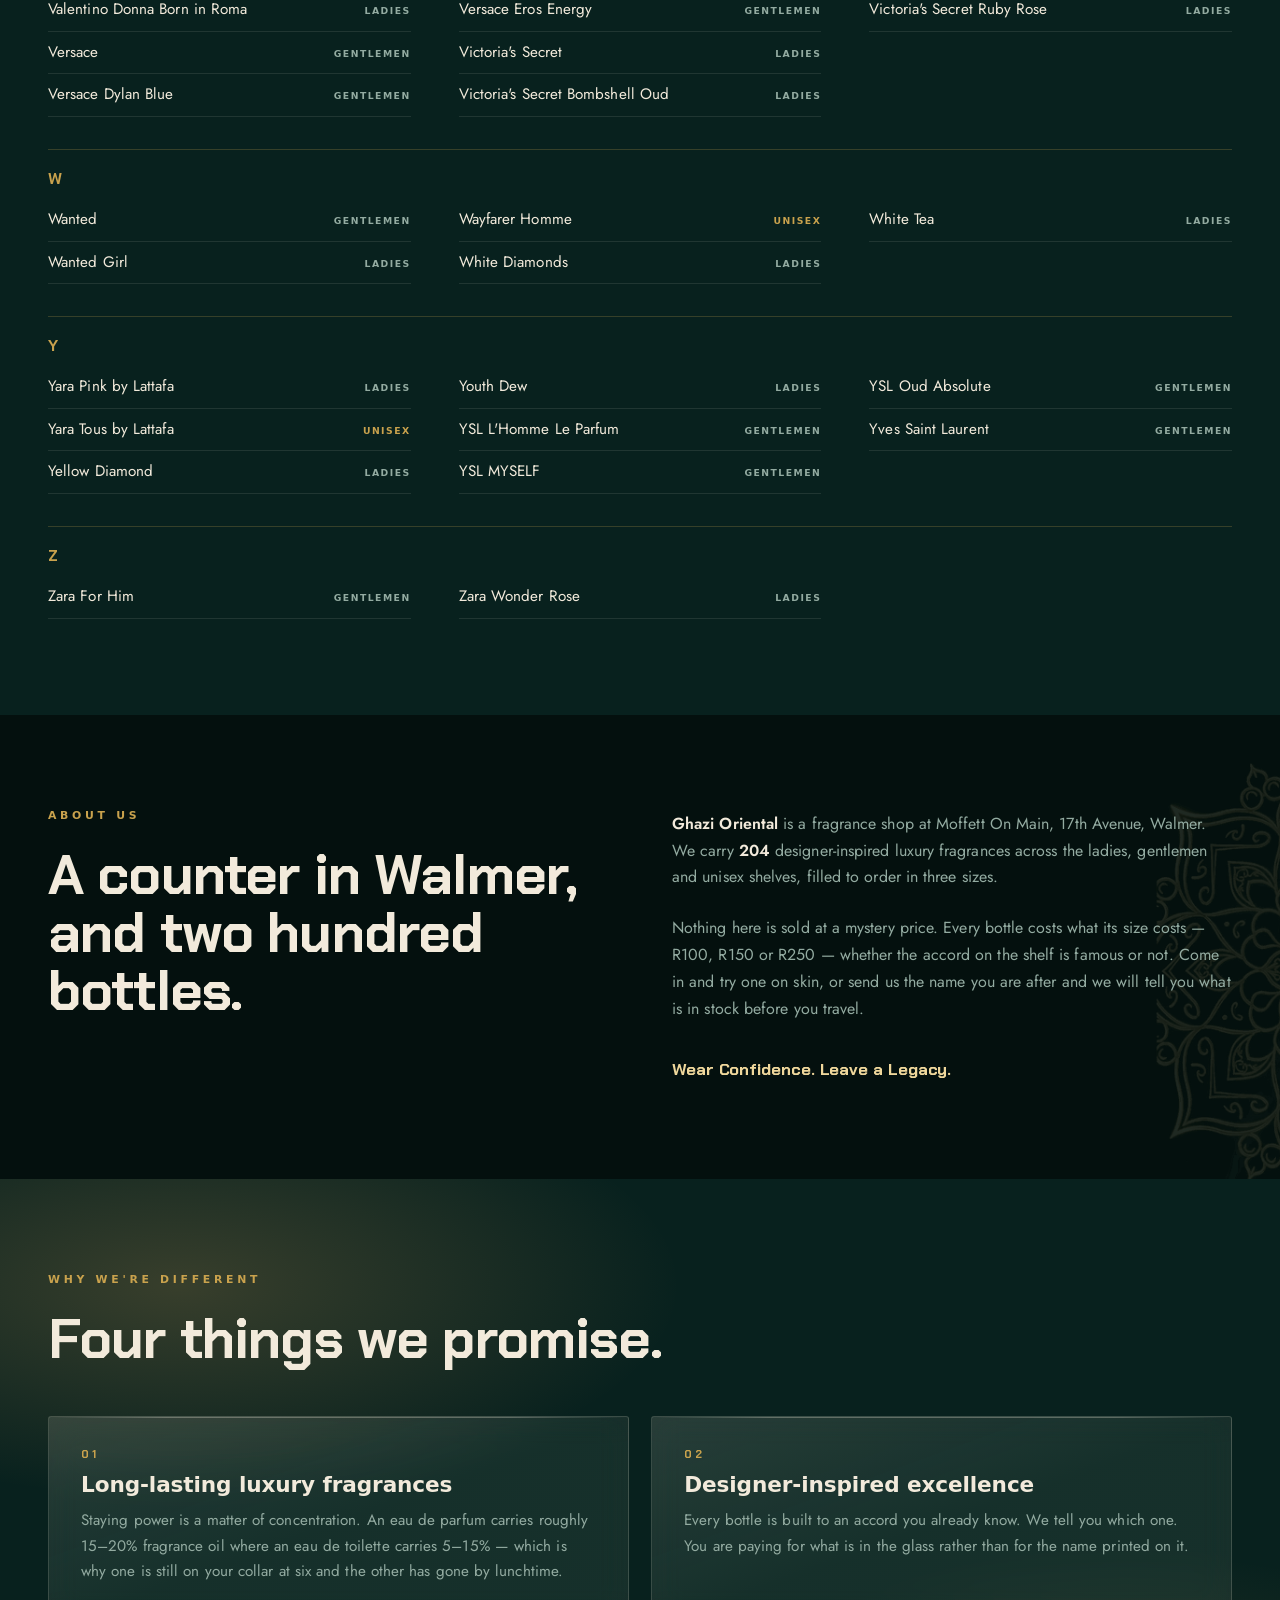
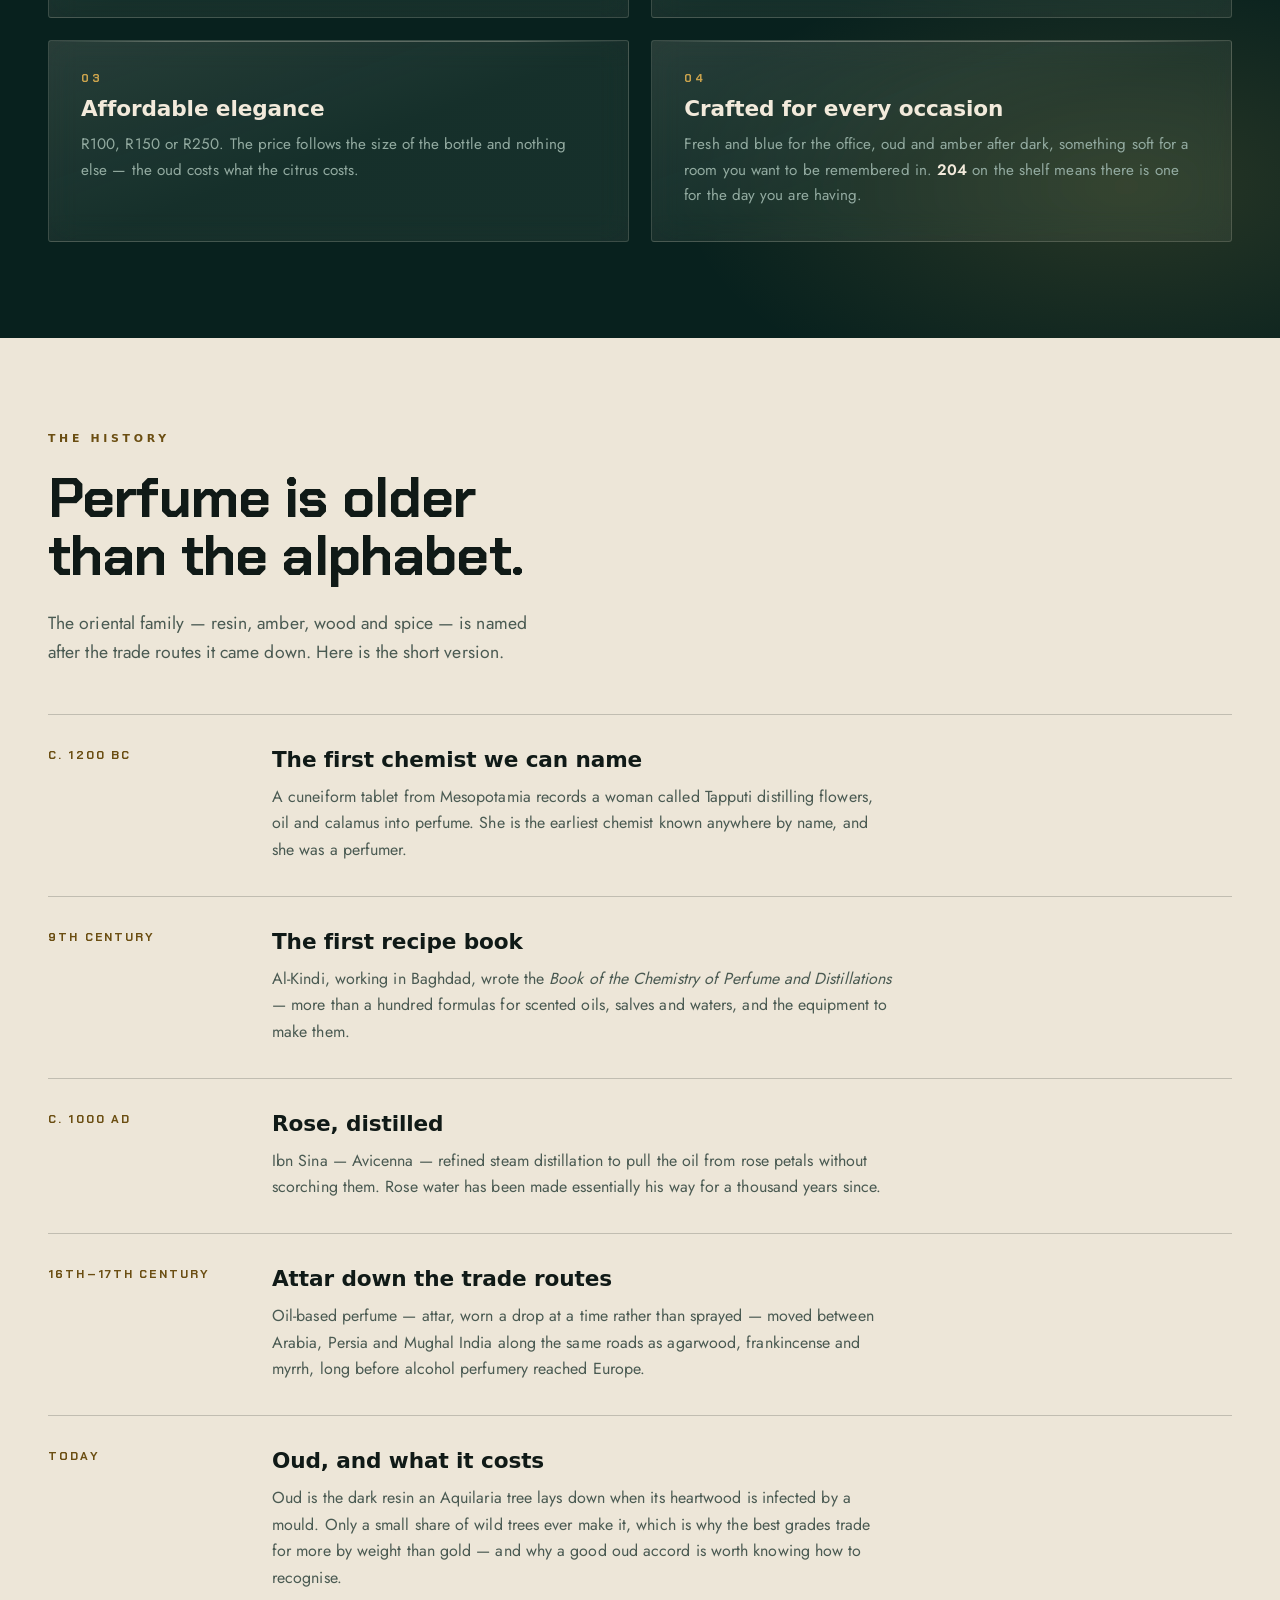
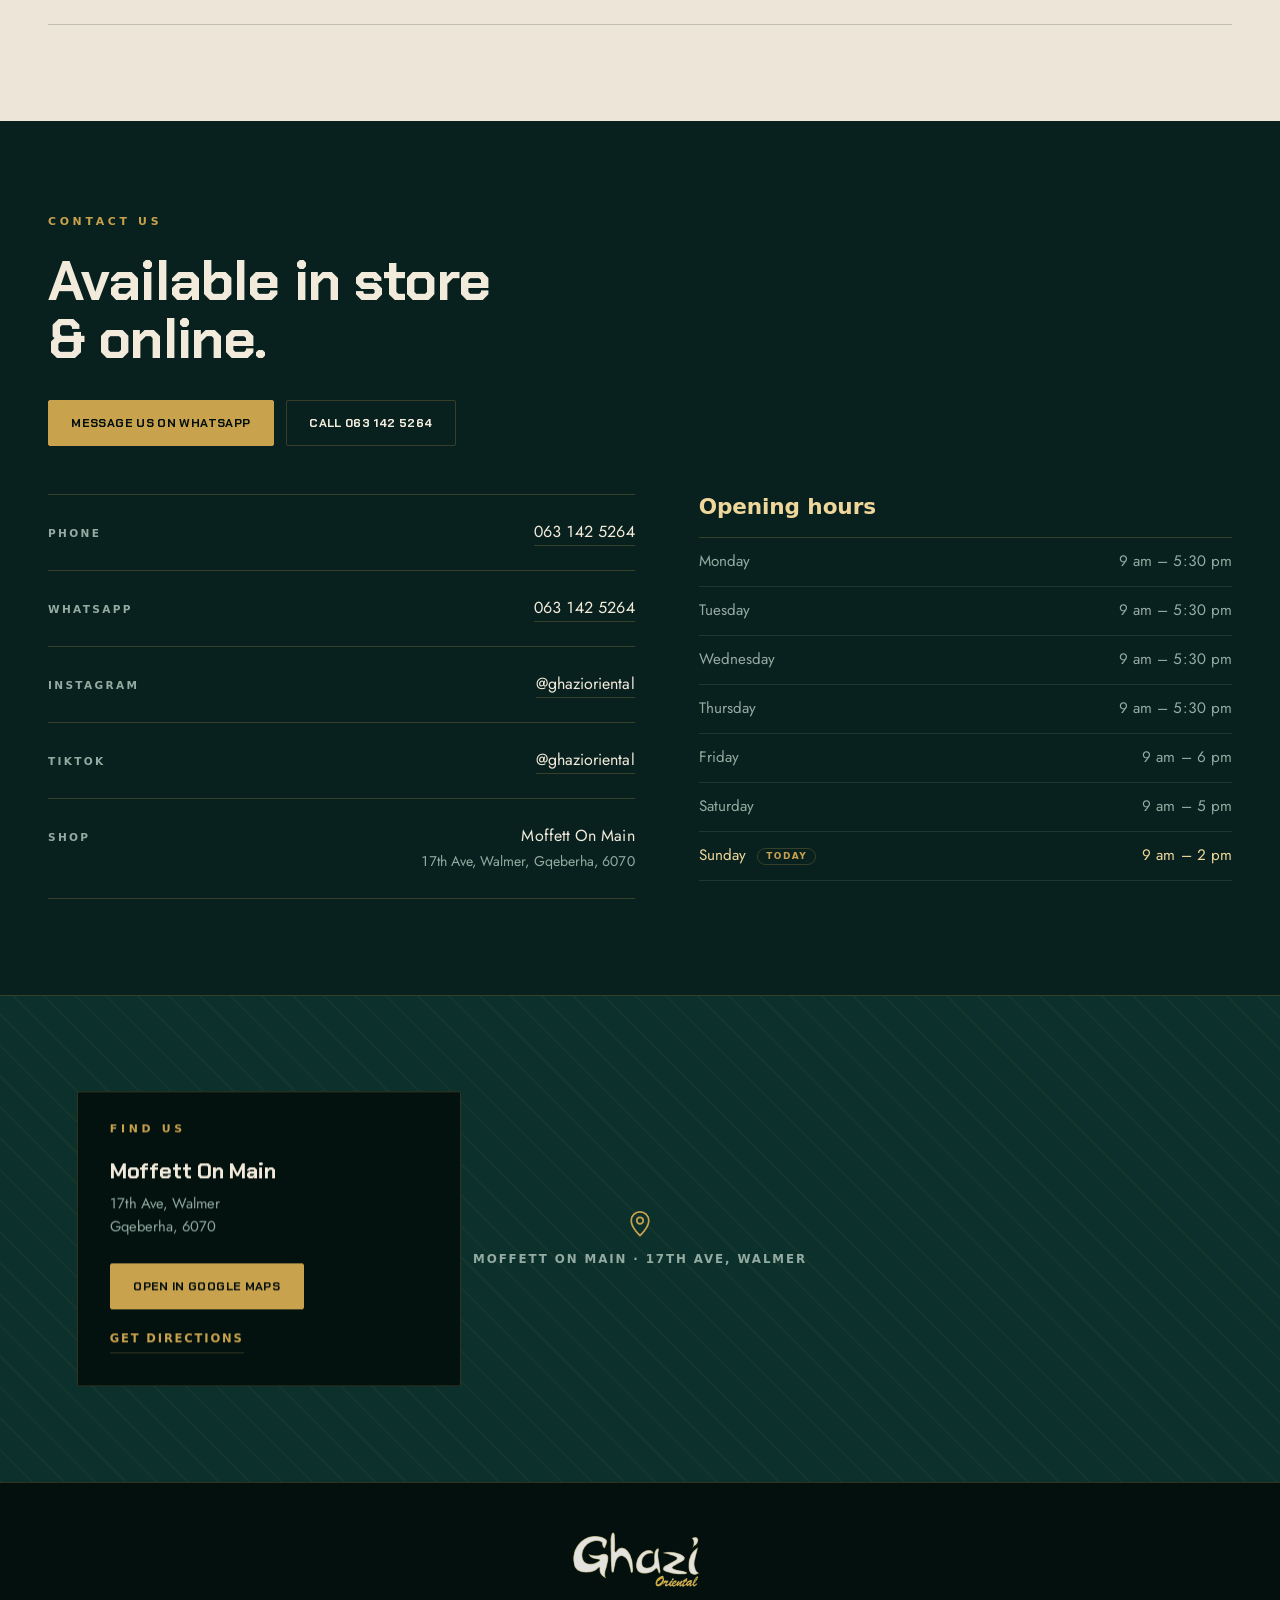
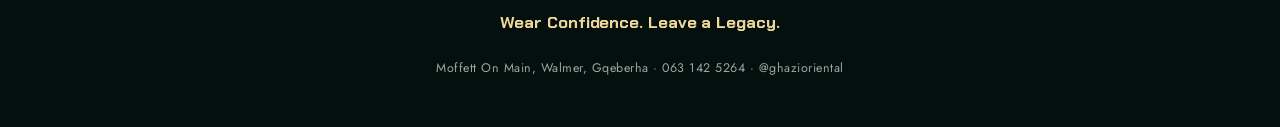
==== commit 3e6a815c: "Draw the bottles, and stop the page being one green corridor The photographs are out — the CDN depen" ====
--- a/ghazi-oriental/index.html
+++ b/ghazi-oriental/index.html
@@ -146,39 +146,31 @@
   </div>
 </section>
 
-<!-- ══ PRODUCTS — THE BOTTLES ═════════════════════════════════════════════ -->
-<section class="section section--band" id="bottles" aria-labelledby="bottlesTitle">
+<!-- ══ PRODUCTS — THE VESSELS ═════════════════════════════════════════════ -->
+<section class="section section--band bloom" id="bottles" aria-labelledby="bottlesTitle">
   <div class="wrap">
     <div class="section__head" data-reveal>
       <p class="eyebrow">Products</p>
-      <h2 class="h2" id="bottlesTitle">Five plates from the shelf.</h2>
+      <h2 class="h2" id="bottlesTitle">Five shapes on the shelf.</h2>
       <p class="lede">
         Every bottle is filled to order in 30, 50 or 100 ml. What changes is the
         glass, the cap and what is inside it.
       </p>
     </div>
 
-    <!-- Each photograph is served from the shop's own media CDN. The local
-         file in assets/img/bottles/ is the fallback: if the CDN is ever
-         unreachable the plate falls back to it and says so, instead of
-         showing a broken image. To make the site self-contained, download
-         each data-photo URL over its bottle-N.jpg and swap the two. -->
-    <ol class="plates" id="plates">
-
-      <li class="plate" data-reveal>
-        <figure class="plate__figure">
-          <img src="https://d8j0ntlcm91z4.cloudfront.net/user_3HmYniPCTtYjteyTOhNw7cCb8VU/hf_20260825_195325_6eea9461-4be7-4fa9-8bc7-ff3c463baf3a.png"
-               data-fallback="assets/img/bottles/bottle-1.jpg"
-               referrerpolicy="no-referrer" alt="The Eau de Parfum: a tall clear glass column with a domed gold cap."
-               loading="lazy">
-          <span class="plate__num" aria-hidden="true">01</span>
-          <span class="plate__todo">Photo to come</span>
-        </figure>
-        <div class="plate__body">
+    <ul class="vessels">
+      <li class="vessel" data-reveal>
+        <div class="vessel__glass">
+          <span class="vessel__num" aria-hidden="true">01</span>
+          <svg class="vessel__art" viewBox="0 0 64 104" aria-hidden="true"
+               fill="none" stroke="currentColor" stroke-width="1.6"
+               stroke-linejoin="round" stroke-linecap="round">
+            <path d="M26 8h12v6H26z" pathLength="1"/><path d="M24.5 14h15v6h-15z" pathLength="1"/><path d="M29 20h6v6h-6z" pathLength="1"/><path d="M20 26h24v18c0 8-4.5 10-4.5 18S44 70 44 78v22H20V78c0-8 4.5-10 4.5-18S20 52 20 44z" pathLength="1"/><path d="M21 36h22" pathLength="1"/>
+          </svg>
+        </div>
+        <div class="vessel__body">
           <h3 class="h3">The Eau de Parfum</h3>
-          <p>A clear glass column, a gold collar and a spray that carries across a
-          room. This is the everyday bottle — the one that lives on the dresser
-          and gets used.</p>
+          <p>A clear glass column, a gold collar and a spray that carries across a room. This is the everyday bottle — the one that lives on the dresser and gets used.</p>
           <ul class="facts">
             <li>30 / 50 / 100 ml</li>
             <li>Alcohol-based spray</li>
@@ -187,19 +179,18 @@
         </div>
       </li>
 
-      <li class="plate" data-reveal>
-        <figure class="plate__figure">
-          <img src="https://d8j0ntlcm91z4.cloudfront.net/user_3HmYniPCTtYjteyTOhNw7cCb8VU/hf_20260825_195326_af9568cb-8204-4238-afaa-87ac154e7920.png"
-               data-fallback="assets/img/bottles/bottle-2.jpg"
-               referrerpolicy="no-referrer" alt="The Crystal: a faceted glass flacon with a cut gold stopper."
-               loading="lazy">
-          <span class="plate__num" aria-hidden="true">02</span>
-          <span class="plate__todo">Photo to come</span>
-        </figure>
-        <div class="plate__body">
+      <li class="vessel" data-reveal>
+        <div class="vessel__glass">
+          <span class="vessel__num" aria-hidden="true">02</span>
+          <svg class="vessel__art" viewBox="0 0 64 104" aria-hidden="true"
+               fill="none" stroke="currentColor" stroke-width="1.6"
+               stroke-linejoin="round" stroke-linecap="round">
+            <path d="m32 3 9 7-9 7-9-7z" pathLength="1"/><path d="M27.5 17h9v6h-9z" pathLength="1"/><path d="m32 23 16 16-3 61H19l-3-61z" pathLength="1"/><path d="M16 39h32" pathLength="1"/><path d="m24 39 2 61M40 39l-2 61" pathLength="1"/>
+          </svg>
+        </div>
+        <div class="vessel__body">
           <h3 class="h3">The Crystal</h3>
-          <p>Cut glass, a faceted stopper, weight in the hand. The same fragrances
-          in a bottle that looks like the gift it is meant to be.</p>
+          <p>Cut glass, a faceted stopper, weight in the hand. The same fragrances in a bottle that looks like the gift it is meant to be.</p>
           <ul class="facts">
             <li>Gift presentation</li>
             <li>Faceted flacon</li>
@@ -208,20 +199,19 @@
         </div>
       </li>
 
-      <li class="plate" data-reveal>
-        <figure class="plate__figure">
-          <img src="https://d8j0ntlcm91z4.cloudfront.net/user_3HmYniPCTtYjteyTOhNw7cCb8VU/hf_20260825_195023_a10059dc-4f14-4bdf-93f2-0c952131f8ce.png"
-               data-fallback="assets/img/bottles/bottle-3.jpg"
-               referrerpolicy="no-referrer" alt="The Ladies Collection: rose-pink bottles with gold medallions on a marble tray."
-               loading="lazy">
-          <span class="plate__num" aria-hidden="true">03</span>
-          <span class="plate__todo">Photo to come</span>
-        </figure>
-        <div class="plate__body">
+      <li class="vessel" data-reveal>
+        <div class="vessel__glass">
+          <span class="vessel__num" aria-hidden="true">03</span>
+          <svg class="vessel__art" viewBox="0 0 64 104" aria-hidden="true"
+               fill="none" stroke="currentColor" stroke-width="1.6"
+               stroke-linejoin="round" stroke-linecap="round">
+            <circle cx="32" cy="8.5" r="5.5" pathLength="1"/><path d="M27 14h10v6H27z" pathLength="1"/><path d="M29 20h6v9h-6z" pathLength="1"/><circle cx="32" cy="55" r="25" pathLength="1"/><circle cx="32" cy="55" r="9" pathLength="1"/>
+          </svg>
+        </div>
+        <div class="vessel__body">
           <h3 class="h3">Ladies Collection</h3>
-          <p class="plate__creed">Sophisticated. Timeless. Captivating.</p>
-          <p>Florals, gourmands and musks — the shelf people come back for, from
-          the names you already wear to the Lattafa bottles you may not know yet.</p>
+          <p class="vessel__creed">Sophisticated. Timeless. Captivating.</p>
+          <p>Florals, gourmands and musks — the shelf people come back for, from the names you already wear to the Lattafa bottles you may not know yet.</p>
           <ul class="facts">
             <li><b data-count="her">—</b> fragrances</li>
             <li>Florals, gourmands, musks</li>
@@ -230,20 +220,19 @@
         </div>
       </li>
 
-      <li class="plate" data-reveal>
-        <figure class="plate__figure">
-          <img src="https://d8j0ntlcm91z4.cloudfront.net/user_3HmYniPCTtYjteyTOhNw7cCb8VU/hf_20260825_195024_338b908a-9c49-494c-9487-2fa06a6dfb8a.png"
-               data-fallback="assets/img/bottles/bottle-4.jpg"
-               referrerpolicy="no-referrer" alt="The Gentlemen Collection: black and dark green bottles with brushed gold caps, lit through smoke."
-               loading="lazy">
-          <span class="plate__num" aria-hidden="true">04</span>
-          <span class="plate__todo">Photo to come</span>
-        </figure>
-        <div class="plate__body">
+      <li class="vessel" data-reveal>
+        <div class="vessel__glass">
+          <span class="vessel__num" aria-hidden="true">04</span>
+          <svg class="vessel__art" viewBox="0 0 64 104" aria-hidden="true"
+               fill="none" stroke="currentColor" stroke-width="1.6"
+               stroke-linejoin="round" stroke-linecap="round">
+            <path d="M23 3h18v13H23z" pathLength="1"/><path d="M27.5 16h9v6h-9z" pathLength="1"/><path d="M17 22h30v78H17z" pathLength="1"/><path d="M22.5 30h19v62h-19z" pathLength="1"/><path d="M23.5 8h17" pathLength="1"/>
+          </svg>
+        </div>
+        <div class="vessel__body">
           <h3 class="h3">Gentlemen Collection</h3>
-          <p class="plate__creed">Bold. Refined. Powerful.</p>
-          <p>Woods, spice and leather, and the fresh blues for daylight. The
-          largest shelf in the shop, and the one that moves fastest.</p>
+          <p class="vessel__creed">Bold. Refined. Powerful.</p>
+          <p>Woods, spice and leather, and the fresh blues for daylight. The largest shelf in the shop, and the one that moves fastest.</p>
           <ul class="facts">
             <li><b data-count="him">—</b> fragrances</li>
             <li>Woods, spice, fresh</li>
@@ -252,20 +241,18 @@
         </div>
       </li>
 
-      <li class="plate" data-reveal>
-        <figure class="plate__figure">
-          <img src="https://d8j0ntlcm91z4.cloudfront.net/user_3HmYniPCTtYjteyTOhNw7cCb8VU/hf_20260825_195024_e6a86217-f202-4777-aefd-724d5544ce91.png"
-               data-fallback="assets/img/bottles/bottle-5.jpg"
-               referrerpolicy="no-referrer" alt="Oud and Attar: an emerald bottle with a filigree gold dome, among agarwood chips, amber resin and dried roses."
-               loading="lazy">
-          <span class="plate__num" aria-hidden="true">05</span>
-          <span class="plate__todo">Photo to come</span>
-        </figure>
-        <div class="plate__body">
+      <li class="vessel" data-reveal>
+        <div class="vessel__glass">
+          <span class="vessel__num" aria-hidden="true">05</span>
+          <svg class="vessel__art" viewBox="0 0 64 104" aria-hidden="true"
+               fill="none" stroke="currentColor" stroke-width="1.6"
+               stroke-linejoin="round" stroke-linecap="round">
+            <path d="M32 2c7 5.5 10 10 10 14.5S37.5 23 32 23s-10-2-10-6.5S25 7.5 32 2z" pathLength="1"/><path d="M26.5 23h11v5h-11z" pathLength="1"/><path d="M22 28h20l5 17v55H17V45z" pathLength="1"/><path d="M17 45h30" pathLength="1"/><ellipse cx="32" cy="70" rx="9" ry="12" pathLength="1"/>
+          </svg>
+        </div>
+        <div class="vessel__body">
           <h3 class="h3">Oud &amp; Attar</h3>
-          <p>Agarwood, amber resin and rose — the oriental end of the shelf, and
-          the reason the shop is called what it is. Worn close, a little at a
-          time, on the pulse points.</p>
+          <p>Agarwood, amber resin and rose — the oriental end of the shelf, and the reason the shop is called what it is. Worn close, a little at a time, on the pulse points.</p>
           <ul class="facts">
             <li><b data-count="oud">—</b> oud fragrances</li>
             <li><b data-count="unisex">—</b> worn by anyone</li>
@@ -273,13 +260,12 @@
           </ul>
         </div>
       </li>
-
-    </ol>
+    </ul>
   </div>
 </section>
 
 <!-- ══ PRICES ═════════════════════════════════════════════════════════════ -->
-<section class="section" id="prices" aria-labelledby="pricesTitle">
+<section class="section section--light" id="prices" aria-labelledby="pricesTitle">
   <div class="wrap">
     <div class="section__head" data-reveal>
       <p class="eyebrow">Prices</p>
@@ -355,7 +341,7 @@
 </section>
 
 <!-- ══ WHY WE ARE DIFFERENT ═══════════════════════════════════════════════ -->
-<section class="section section--band" id="different" aria-labelledby="differentTitle">
+<section class="section section--band bloom" id="different" aria-labelledby="differentTitle">
   <div class="wrap">
     <div class="section__head" data-reveal>
       <p class="eyebrow">Why we're different</p>
@@ -399,7 +385,7 @@
 </section>
 
 <!-- ══ THE HISTORY ════════════════════════════════════════════════════════ -->
-<section class="section" id="history" aria-labelledby="historyTitle">
+<section class="section section--light" id="history" aria-labelledby="historyTitle">
   <div class="wrap">
     <div class="section__head" data-reveal>
       <p class="eyebrow">The history</p>
--- a/ghazi-oriental/assets/css/site.css
+++ b/ghazi-oriental/assets/css/site.css
@@ -36,6 +36,20 @@
   --gold:       #C9A24D;   /* accent, labels       6.0:1 on --jade */
   --gold-hi:    #EFD79B;   /* highlight */
 
+  /* the light ground, for the sections that break the green */
+  --bone:       #EDE6D8;   /* light page */
+  --bone-2:     #E3D9C6;   /* light raised */
+  --bone-ink:   #101A17;   /* text on bone       14.3:1 */
+  --bone-mute:  #4A5A52;   /* secondary on bone   5.9:1 */
+  --gold-deep:  #6B4E12;   /* the gold that survives a light ground 6.2:1 */
+
+  --amber:      #E2A75C;   /* warm light, for glow only */
+
+  /* glass: a translucent fill and the light along its top edge */
+  --glass:      rgba(242, 234, 219, .06);
+  --glass-line: rgba(242, 234, 219, .16);
+  --glass-lit:  rgba(242, 234, 219, .30);
+
   /* lines and veils */
   --line:       rgba(201, 162, 77, .24);
   --line-soft:  rgba(242, 234, 219, .10);
@@ -353,6 +367,7 @@
   left: clamp(1rem, 3vw, 2.25rem);
   bottom: 1.6rem;
   z-index: var(--z-rail);
+  isolation: isolate;
   display: none;
   align-items: baseline;
   gap: .8rem;
@@ -366,9 +381,13 @@
 .chapter::before {
   content: '';
   position: absolute;
-  inset: -.9rem -1.6rem;
+  inset: -.5rem -.9rem;
   z-index: -1;
-  background: radial-gradient(ellipse at center, var(--ink) 35%, rgba(4, 16, 14, 0) 78%);
+  border: 1px solid rgba(201, 162, 77, .22);
+  border-radius: 999px;
+  background: rgba(4, 16, 14, .72);
+  backdrop-filter: blur(10px);
+  -webkit-backdrop-filter: blur(10px);
 }
 .chapter__num {
   color: var(--gold);
@@ -441,6 +460,38 @@
 
 .section { padding-block: clamp(4rem, 9vw, var(--s-7)); }
 .section--band { background: var(--deep); }
+
+/* A light section does not restyle its contents — it re-points the tokens and
+   every rule inside follows. Gold at full brightness is invisible on bone
+   (1.9:1), so the label gold darkens with the ground. */
+.section--light {
+  background: var(--bone);
+  color: var(--bone-ink);
+
+  --ink:       var(--bone);
+  --deep:      var(--bone-2);
+  --jade:      var(--bone-2);
+  --cream:     var(--bone-ink);
+  --muted:     var(--bone-mute);
+  --gold:      var(--gold-deep);
+  --gold-hi:   var(--bone-ink);
+  --line:      rgba(16, 26, 23, .20);
+  --line-soft: rgba(16, 26, 23, .11);
+}
+
+/* A warm bloom behind the glass, so there is something for it to refract and
+   the page stops being one flat field of green. */
+.bloom { position: relative; isolation: isolate; }
+.bloom::before {
+  content: '';
+  position: absolute;
+  inset: 0;
+  z-index: -1;
+  pointer-events: none;
+  background:
+    radial-gradient(56% 40% at 14% 14%, rgba(226, 167, 92, .22), transparent 70%),
+    radial-gradient(50% 44% at 88% 80%, rgba(201, 162, 77, .17), transparent 70%);
+}
 
 .section__head { margin-bottom: clamp(2rem, 5vw, var(--s-5)); }
 
@@ -567,113 +618,122 @@
 }
 
 /* --------------------------------------------------------------------------
-   9. PRODUCTS — THE PLATES
-   Five bottles, alternating side to side, each with its own facts. The number
-   is real information here: they are plates in a sequence.
-   -------------------------------------------------------------------------- */
-
-.plates {
+   9. PRODUCTS — THE VESSELS
+   Each bottle is drawn rather than photographed, in the same gold hairline as
+   the arch around the film, and sits in a pane of glass. The number is real
+   information: they are a numbered set.
+   -------------------------------------------------------------------------- */
+
+.vessels {
   list-style: none;
   margin: 0;
   padding: 0;
   display: grid;
-  gap: clamp(3rem, 7vw, 5.5rem);
-  counter-reset: plate;
-}
-
-.plate {
+  gap: clamp(1.25rem, 2.6vw, 1.75rem);
+  grid-template-columns: 1fr;
+}
+@media (min-width: 40rem) { .vessels { grid-template-columns: repeat(2, 1fr); } }
+@media (min-width: 64rem) { .vessels { grid-template-columns: repeat(3, 1fr); } }
+
+.vessel { display: grid; gap: var(--s-3); align-content: start; }
+
+/* the pane */
+.vessel__glass {
+  position: relative;
   display: grid;
-  gap: var(--s-4);
-  align-items: center;
-}
-
-.plate__figure {
-  position: relative;
-  margin: 0;
-  border: 1px solid var(--line);
-  background: var(--ink);
+  place-items: center;
+  padding: clamp(1.75rem, 4vw, 2.5rem) 1rem;
+  border: 1px solid var(--glass-line);
+  border-radius: 3px;
+  background:
+    linear-gradient(158deg, rgba(242, 234, 219, .13), rgba(242, 234, 219, .02) 48%),
+    var(--glass);
+  backdrop-filter: blur(16px) saturate(1.2);
+  -webkit-backdrop-filter: blur(16px) saturate(1.2);
+  isolation: isolate;
   overflow: hidden;
-}
-.plate__figure img {
-  width: 100%;
-  aspect-ratio: 4 / 5;
-  object-fit: cover;
-  background: var(--ink);
-}
-
-/* photographs arrive on their own grounds — some bright, some near-black.
-   A hairline inside the frame ties them to the page without touching them. */
-.plate__figure::after {
+  transition: border-color var(--mid) var(--ease);
+}
+
+/* the light along the top edge is what makes glass read as glass */
+.vessel__glass::before {
   content: '';
   position: absolute;
+  inset: 0 0 auto;
+  height: 1px;
+  background: linear-gradient(90deg, transparent, var(--glass-lit) 22%, var(--glass-lit) 78%, transparent);
+}
+
+/* the light the bottle stands in */
+.vessel__glass::after {
+  content: '';
+  position: absolute;
   inset: 0;
-  pointer-events: none;
-  box-shadow: inset 0 0 0 1px rgba(4, 16, 14, .35);
-}
-
-.plate__num {
-  position: absolute;
-  top: .8rem;
-  left: .9rem;
-  font: 700 .72rem/1 var(--display);
+  z-index: -1;
+  background: radial-gradient(52% 44% at 50% 46%, rgba(226, 167, 92, .20), transparent 72%);
+}
+
+.vessel__glass:hover,
+.vessel:hover .vessel__glass { border-color: rgba(201, 162, 77, .45); }
+
+.vessel__num {
+  position: absolute;
+  top: .7rem;
+  left: .85rem;
+  font: 700 .66rem/1 var(--display);
   letter-spacing: .2em;
   color: var(--gold);
+  opacity: .75;
   font-variant-numeric: tabular-nums;
 }
 
-/* only shown on a plate that has fallen back to its placeholder */
-.plate__todo {
-  display: none;
-  position: absolute;
-  right: .9rem;
-  bottom: .9rem;
-  padding: .35rem .65rem;
-  border: 1px solid var(--line);
-  border-radius: 999px;
-  background: rgba(4, 16, 14, .8);
-  font: 600 .58rem/1 var(--display);
-  letter-spacing: .16em;
-  text-transform: uppercase;
-  color: var(--muted);
-}
-.plate[data-photo='placeholder'] .plate__todo { display: inline-block; }
-
-.plate__body { max-width: 52ch; }
-.plate__body p { color: var(--muted); }
-
-.plate__creed {
-  font: 600 .9rem/1.4 var(--display);
-  letter-spacing: .04em;
+.vessel__art {
+  width: auto;
+  height: clamp(120px, 15vw, 158px);
+  color: var(--gold);
+  filter: drop-shadow(0 0 14px rgba(201, 162, 77, .22));
+  transition: color var(--mid) var(--ease);
+}
+.vessel:hover .vessel__art { color: var(--gold-hi); }
+
+/* the bottle draws itself in as it arrives; pathLength="1" on the svg makes
+   one dash length work for every path in it */
+.vessel__art > * {
+  stroke-dasharray: 1;
+  stroke-dashoffset: 1;
+  transition: stroke-dashoffset 1.5s var(--ease);
+  transition-delay: calc(var(--delay, 0ms) + 120ms);
+}
+.vessel[data-shown='true'] .vessel__art > * { stroke-dashoffset: 0; }
+
+.vessel__body h3 { margin-bottom: .45rem; }
+.vessel__body p { margin: 0; color: var(--muted); font-size: .93rem; }
+
+.vessel__creed {
+  font: 600 .84rem/1.4 var(--display);
+  letter-spacing: .03em;
   color: var(--gold-hi);
-  margin-bottom: var(--s-2);
+  margin-bottom: .5rem !important;
 }
 
 .facts {
   list-style: none;
   display: flex;
   flex-wrap: wrap;
-  gap: .5rem;
-  margin: var(--s-3) 0 0;
+  gap: .4rem;
+  margin: var(--s-2) 0 0;
   padding: 0;
 }
 .facts li {
-  padding: .45rem .8rem;
+  padding: .4rem .7rem;
   border: 1px solid var(--line);
   border-radius: 999px;
-  font: 500 .74rem/1.2 var(--display);
-  letter-spacing: .06em;
+  font: 500 .7rem/1.2 var(--display);
+  letter-spacing: .05em;
   color: var(--muted);
   font-variant-numeric: tabular-nums;
 }
 .facts b { color: var(--gold-hi); font-weight: 700; }
-
-@media (min-width: 52rem) {
-  .plate {
-    grid-template-columns: minmax(0, 1fr) minmax(0, 1fr);
-    gap: clamp(2rem, 5vw, 4rem);
-  }
-  .plate:nth-child(even) .plate__figure { order: 2; }
-}
 
 /* --------------------------------------------------------------------------
    10. PRICES
@@ -906,15 +966,28 @@
   margin: 0;
   padding: 0;
   display: grid;
-  gap: 1px;
-  background: var(--line);
-  border: 1px solid var(--line);
+  gap: clamp(1rem, 2.2vw, 1.4rem);
 }
 @media (min-width: 46rem) { .reasons { grid-template-columns: repeat(2, 1fr); } }
 
 .reason {
-  background: var(--deep);
+  position: relative;
   padding: clamp(1.5rem, 4vw, var(--s-4));
+  border: 1px solid var(--glass-line);
+  border-radius: 3px;
+  background:
+    linear-gradient(160deg, rgba(242, 234, 219, .085), rgba(242, 234, 219, .012) 52%),
+    var(--glass);
+  backdrop-filter: blur(14px) saturate(1.15);
+  -webkit-backdrop-filter: blur(14px) saturate(1.15);
+  overflow: hidden;
+}
+.reason::before {
+  content: '';
+  position: absolute;
+  inset: 0 0 auto;
+  height: 1px;
+  background: linear-gradient(90deg, transparent, var(--glass-lit) 20%, var(--glass-lit) 80%, transparent);
 }
 .reason__num {
   display: block;
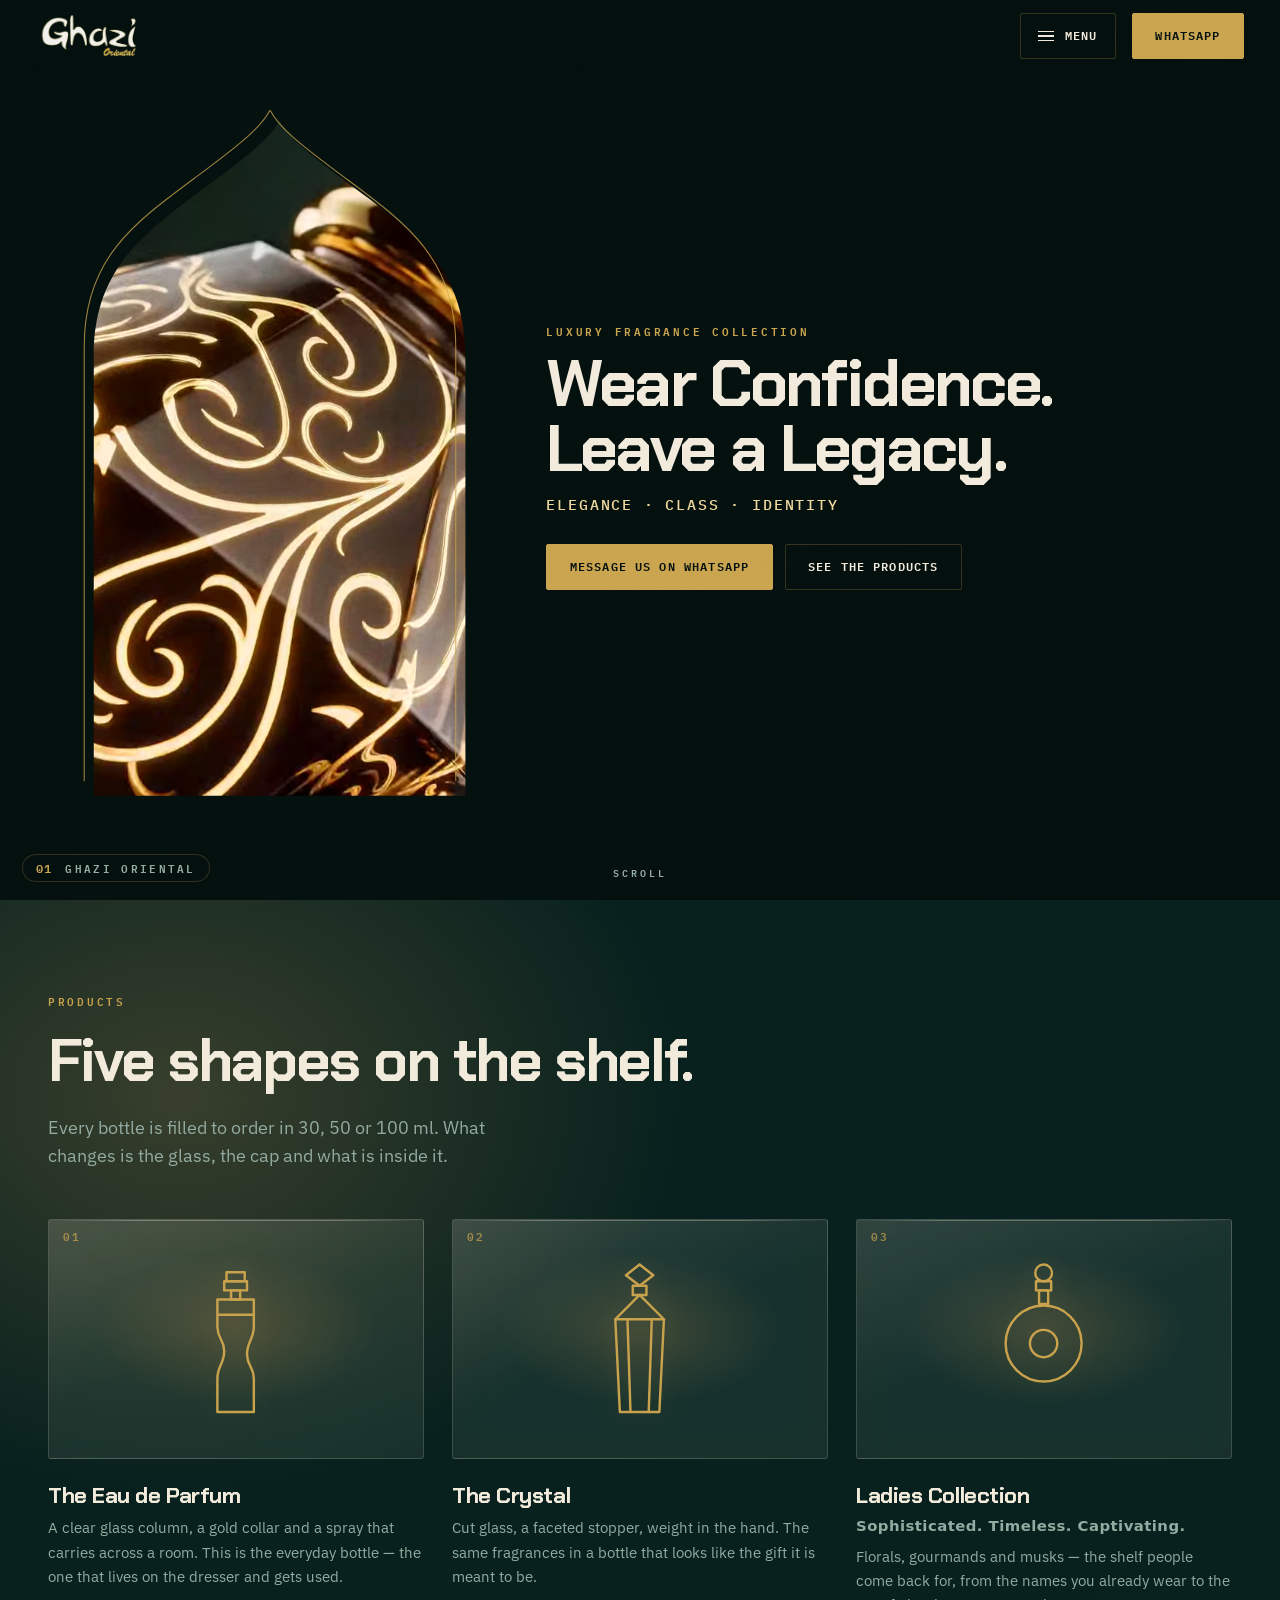
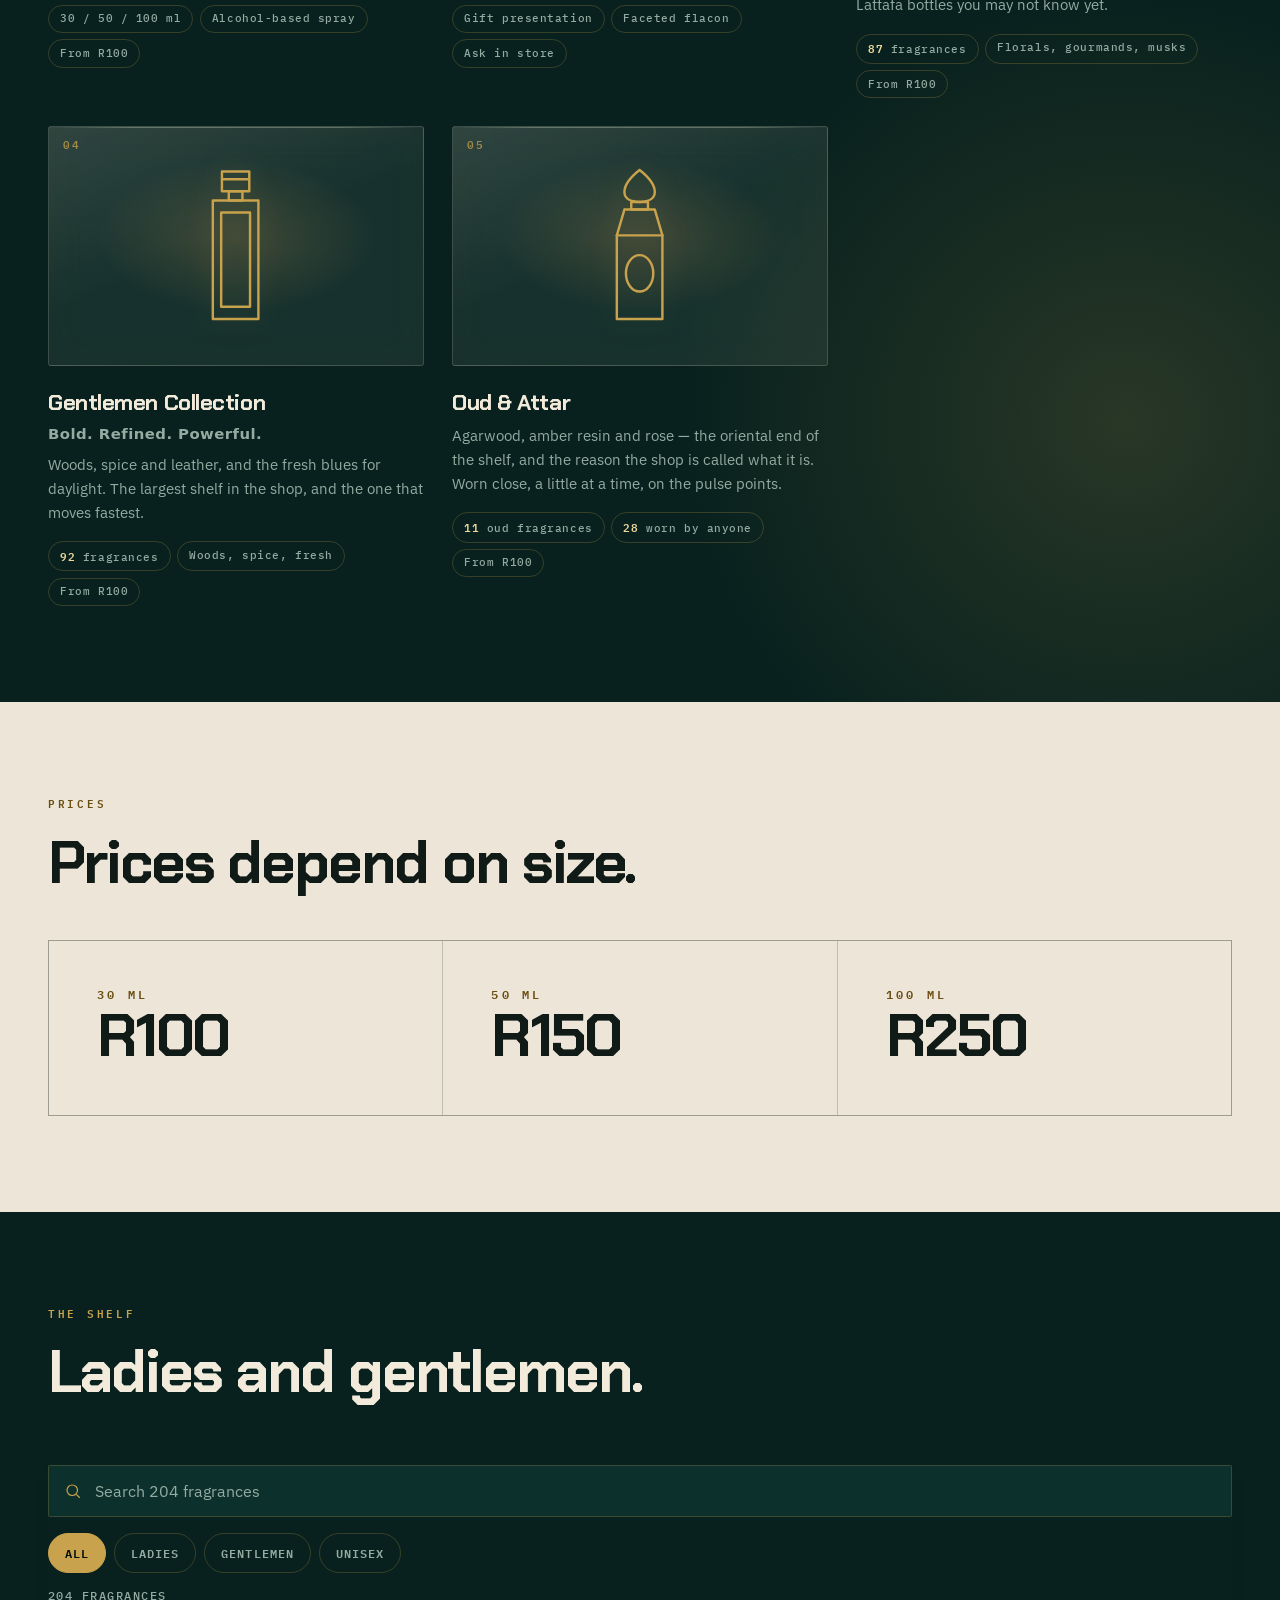
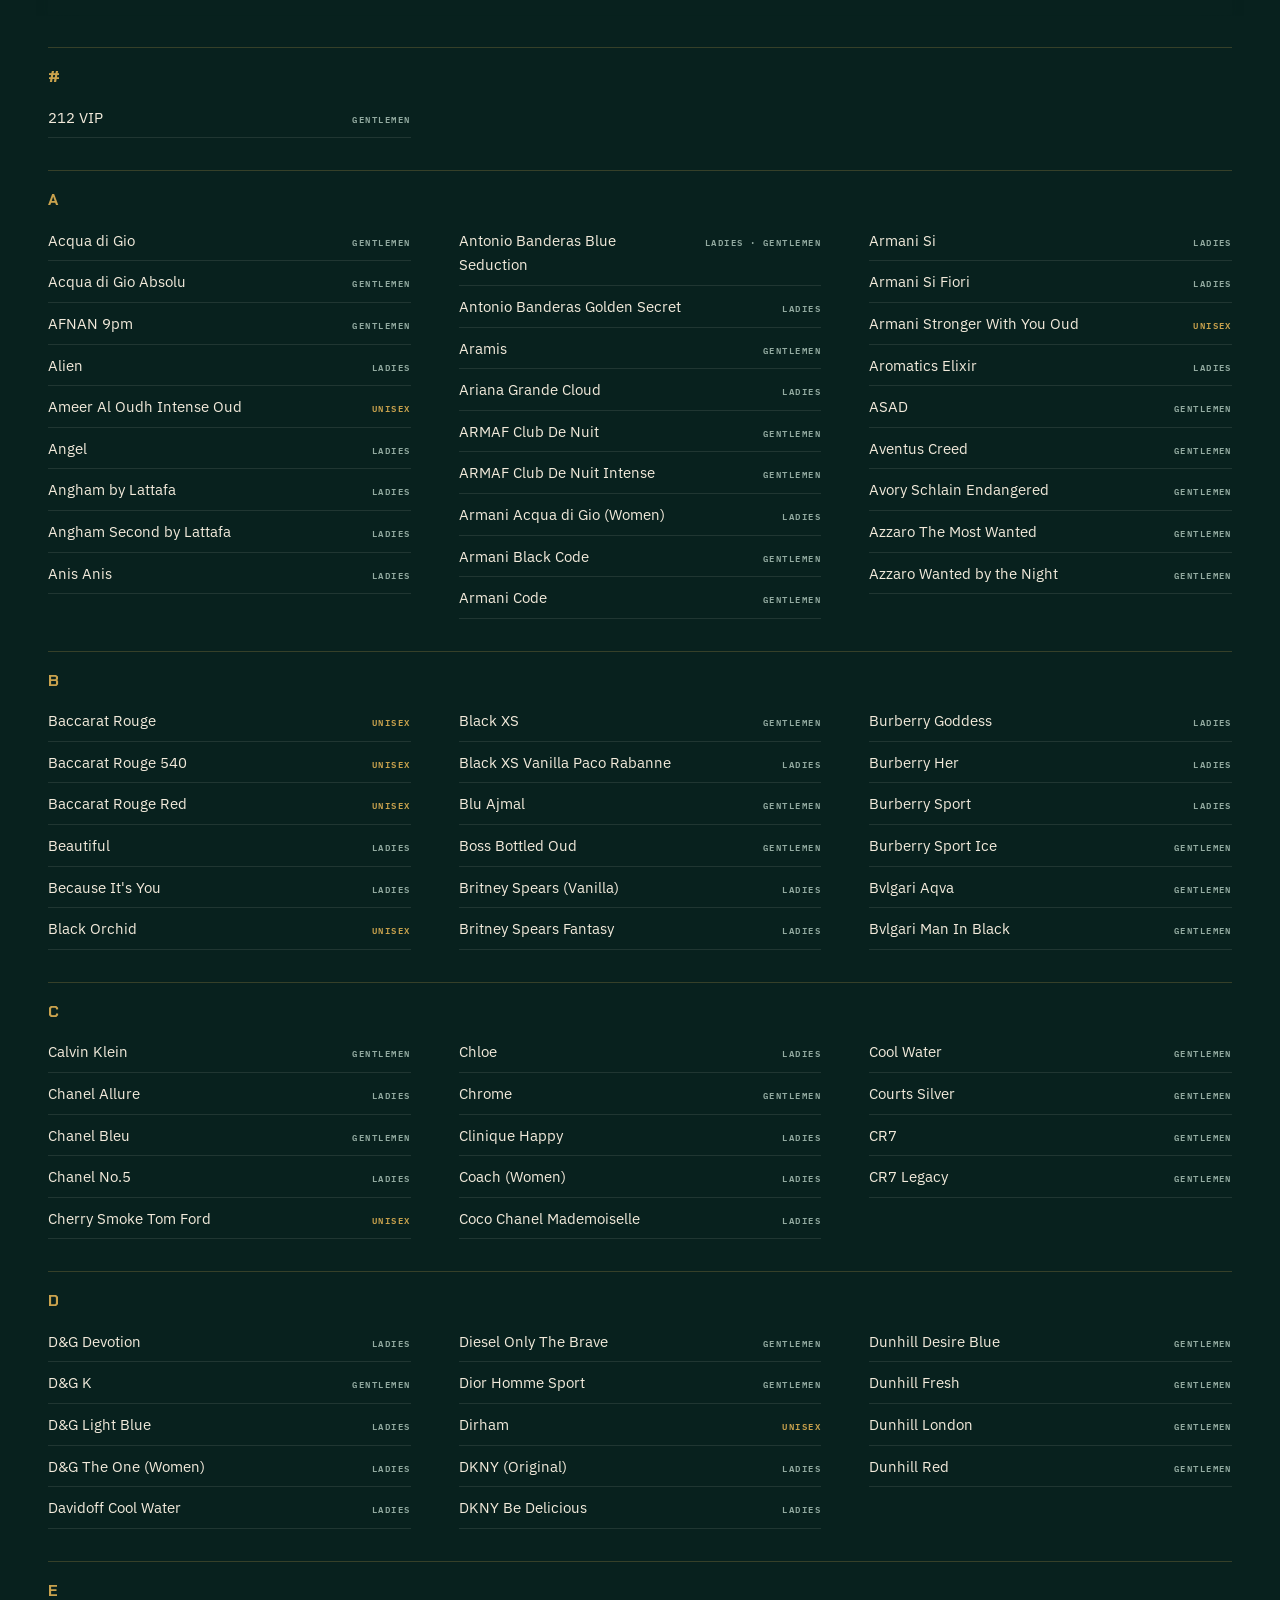
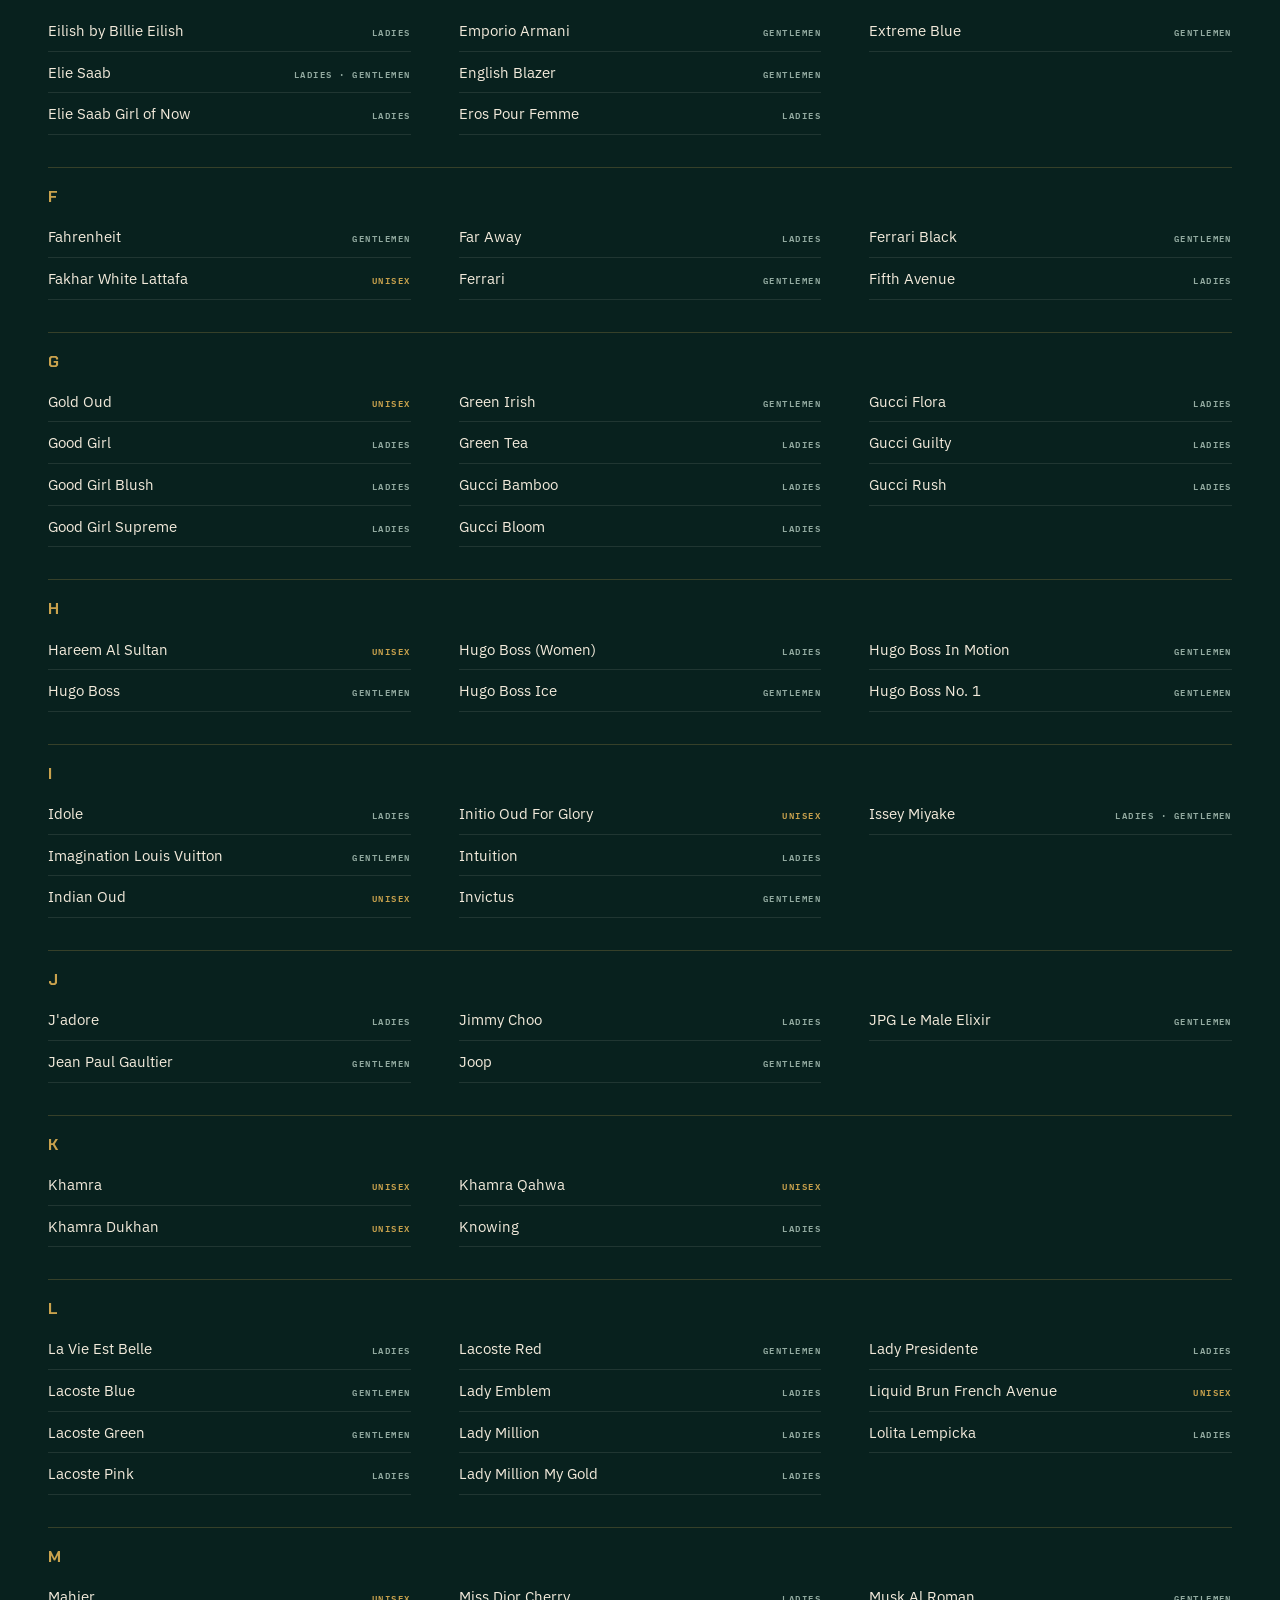
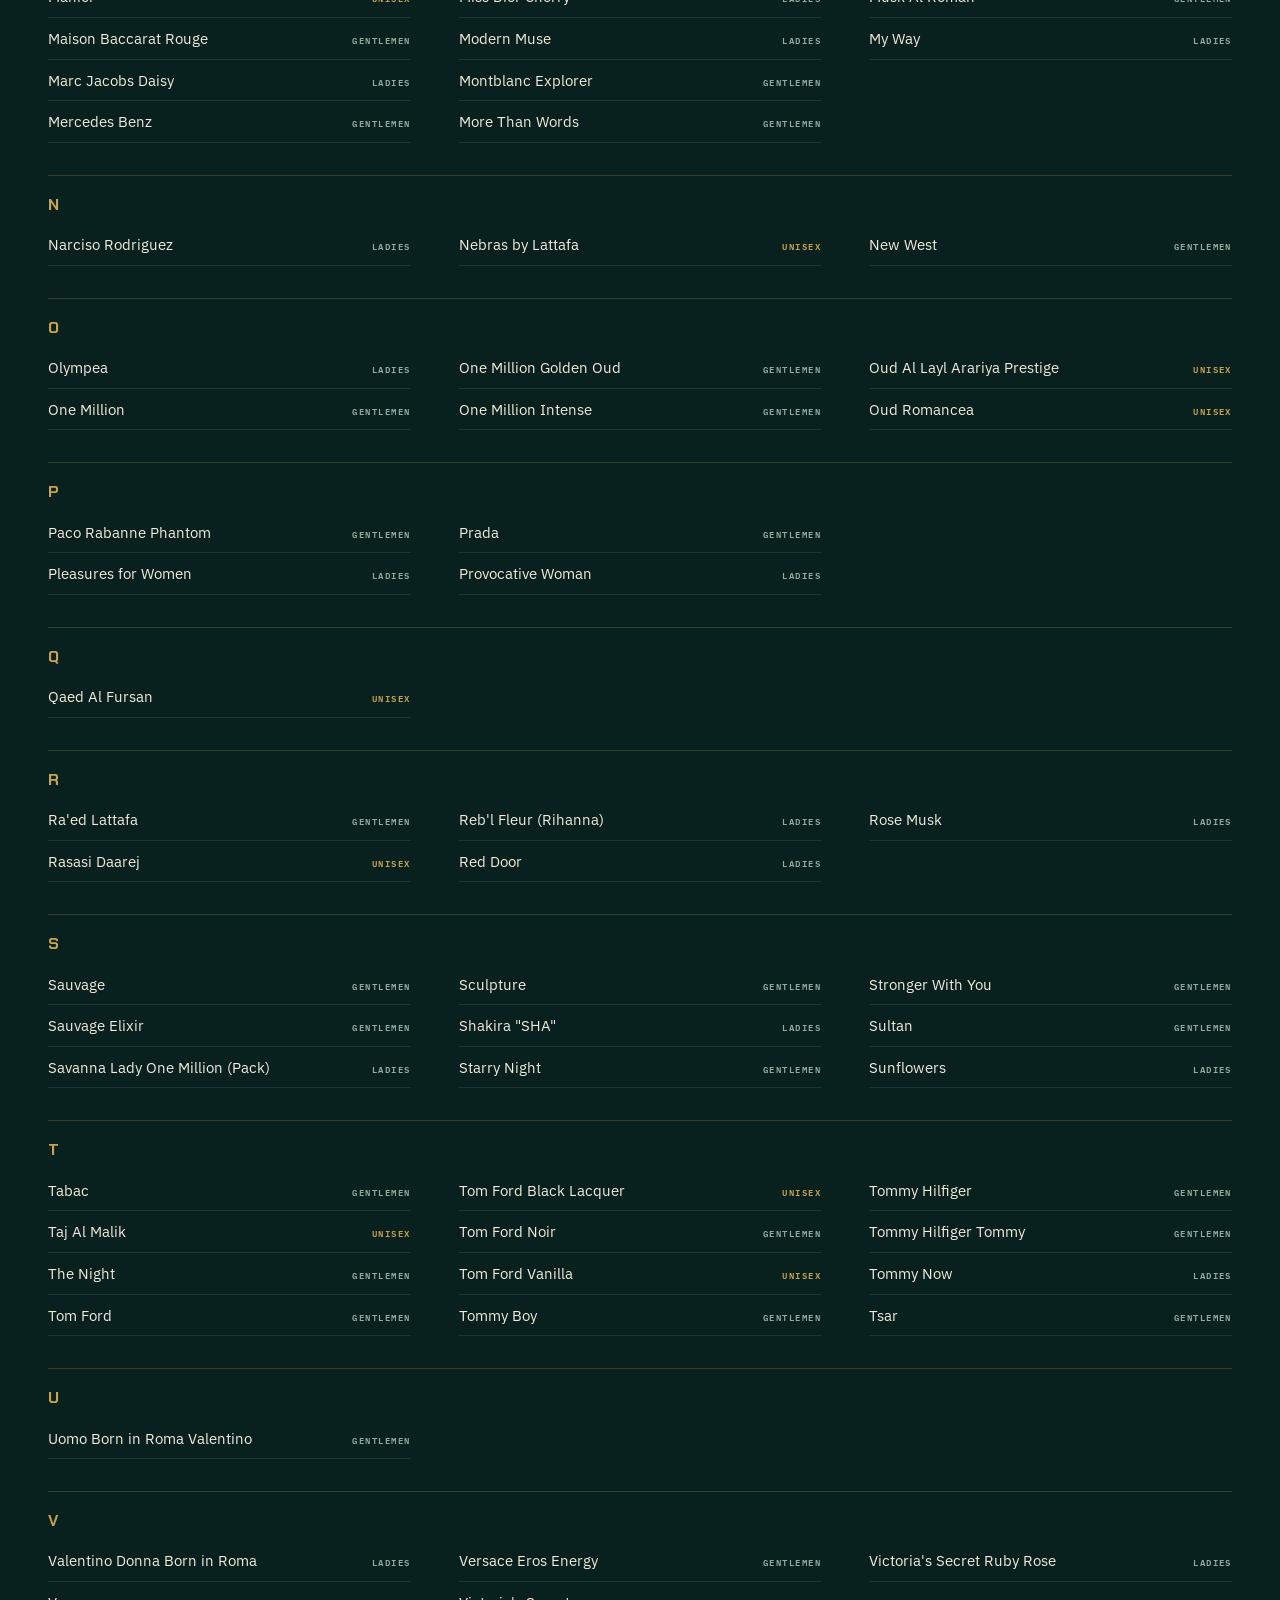
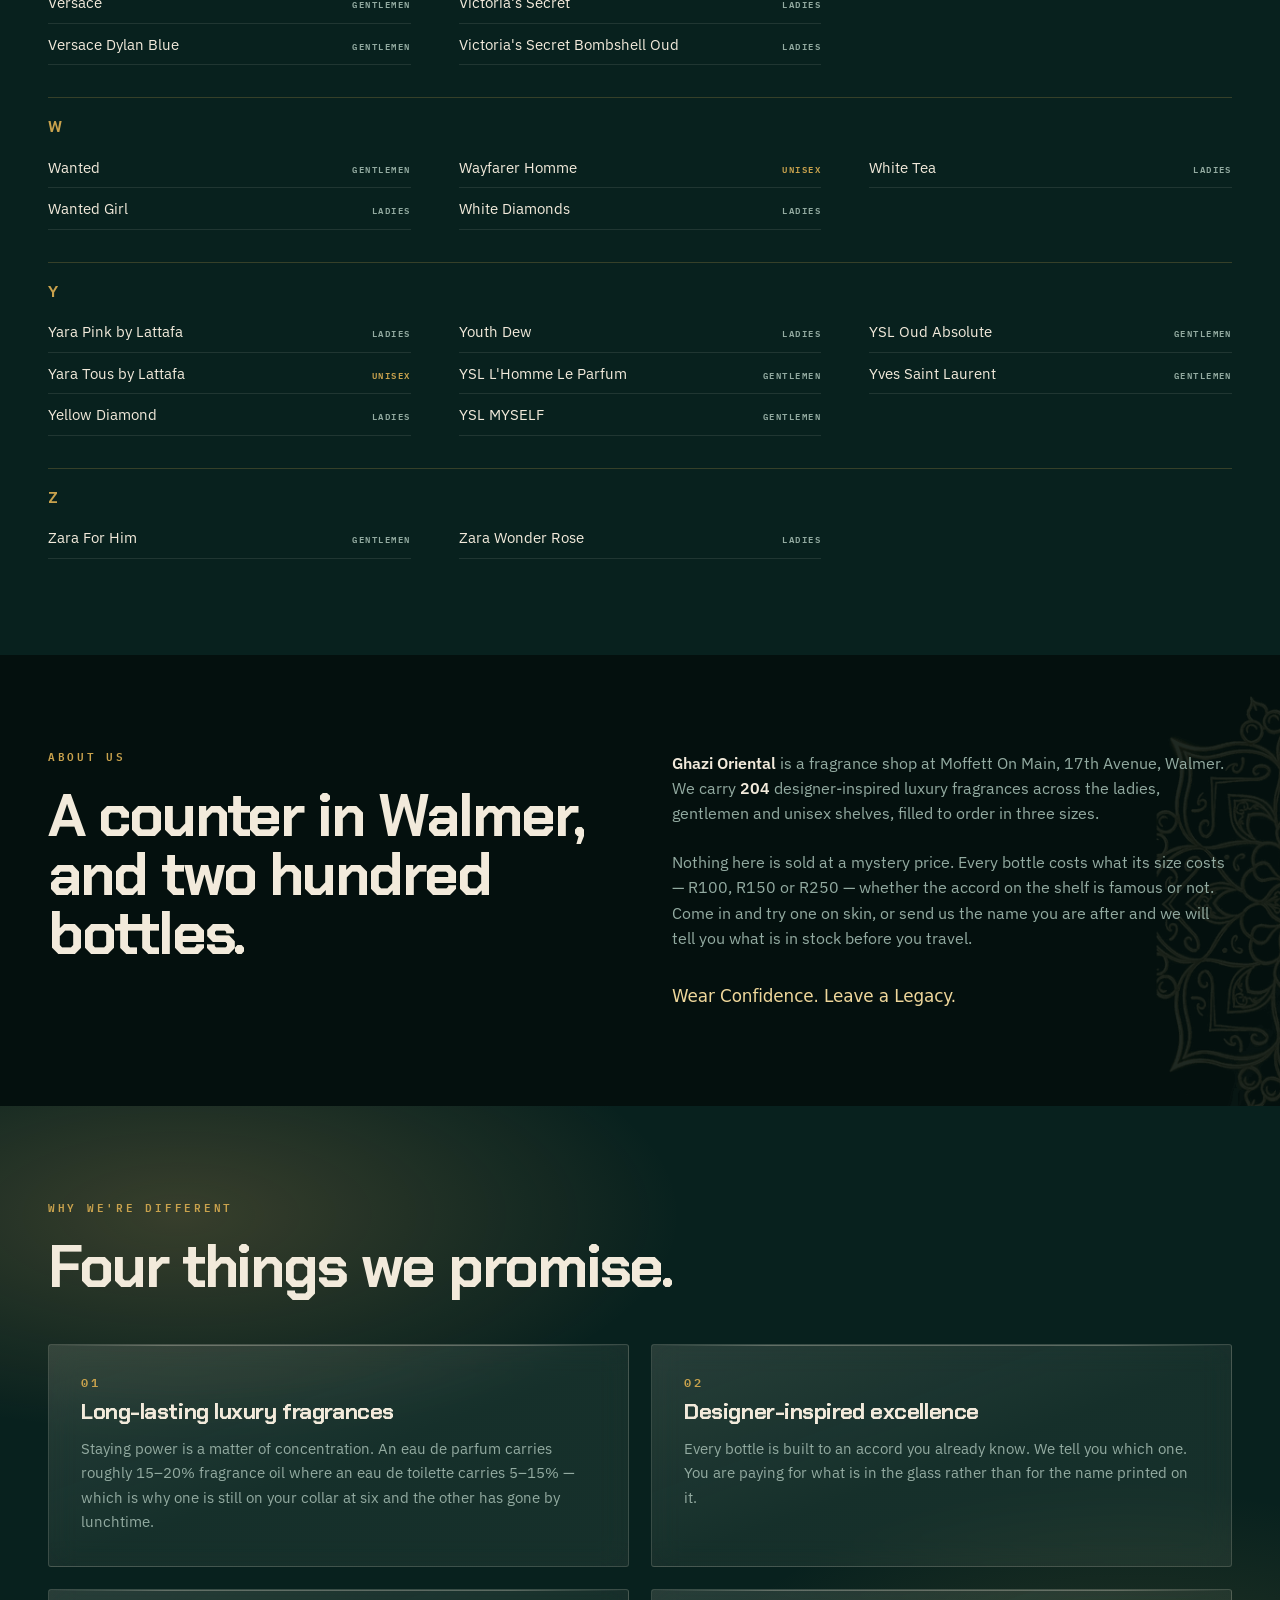
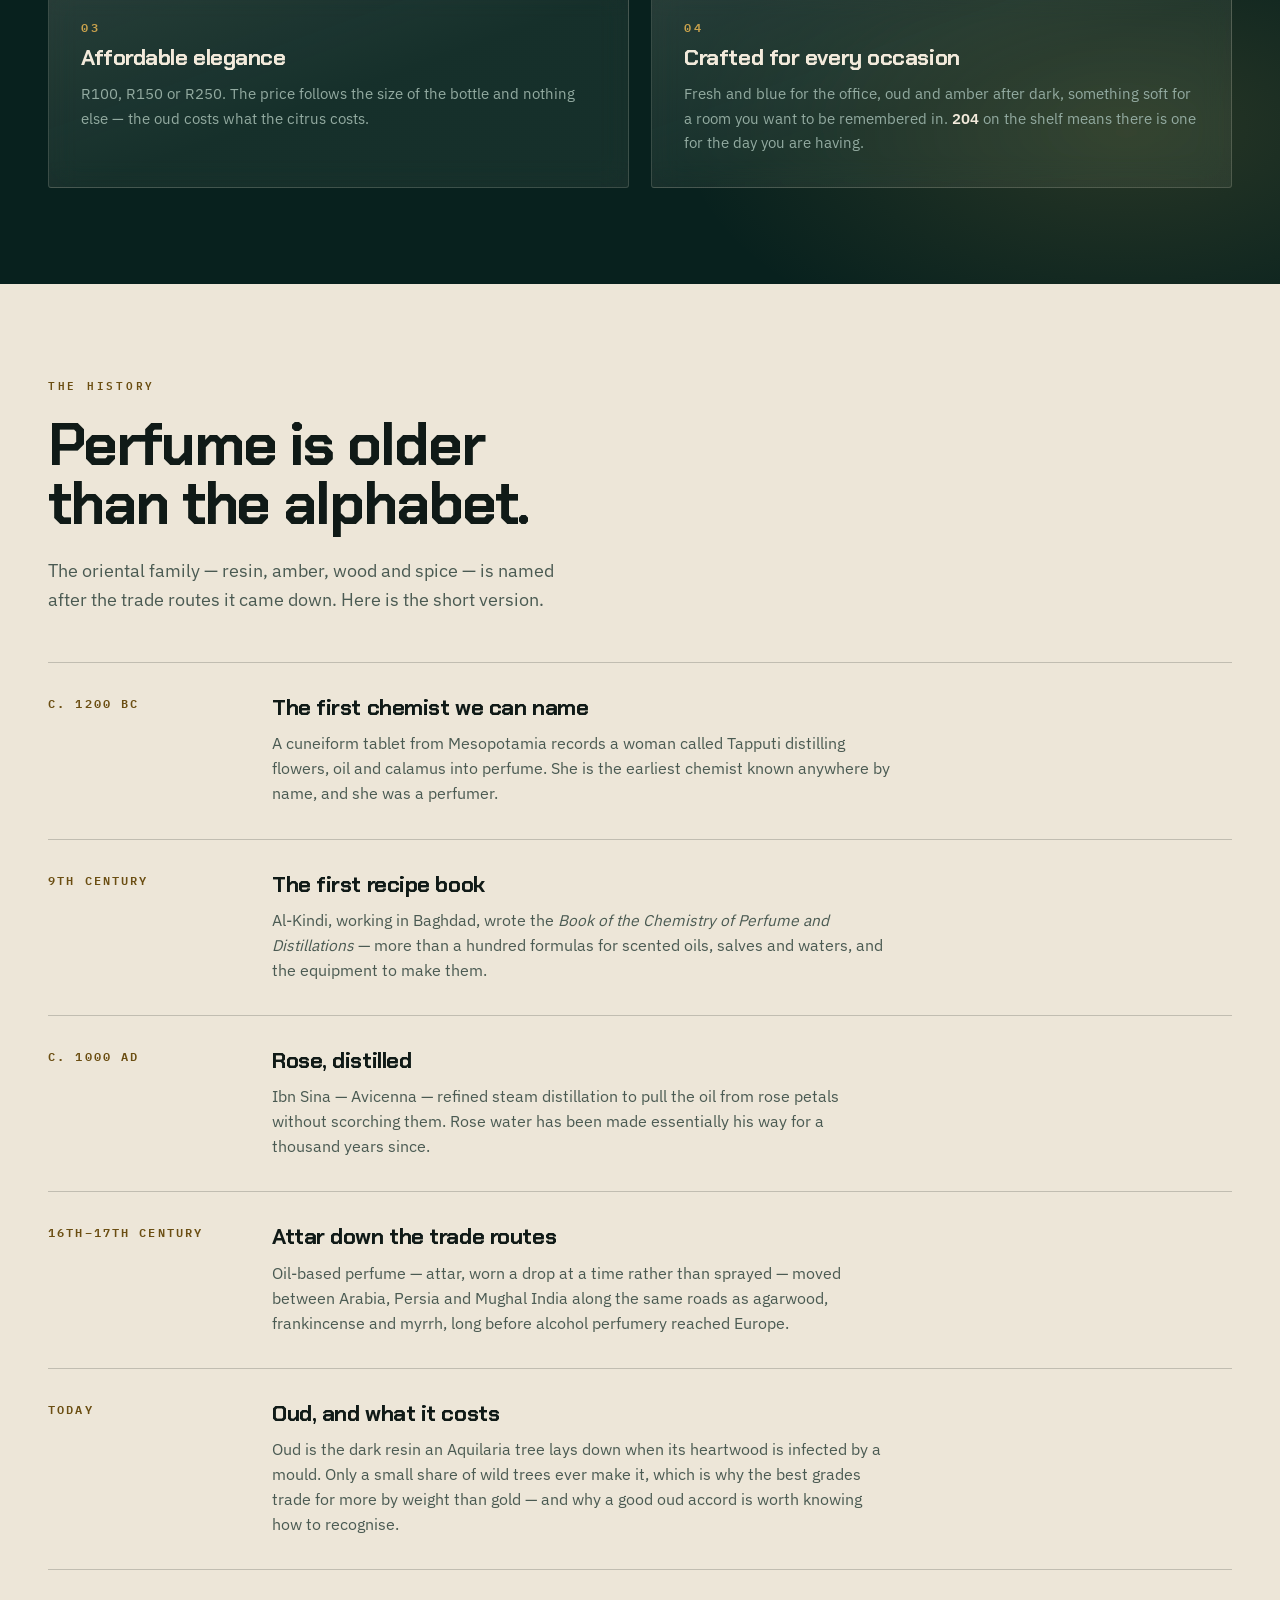
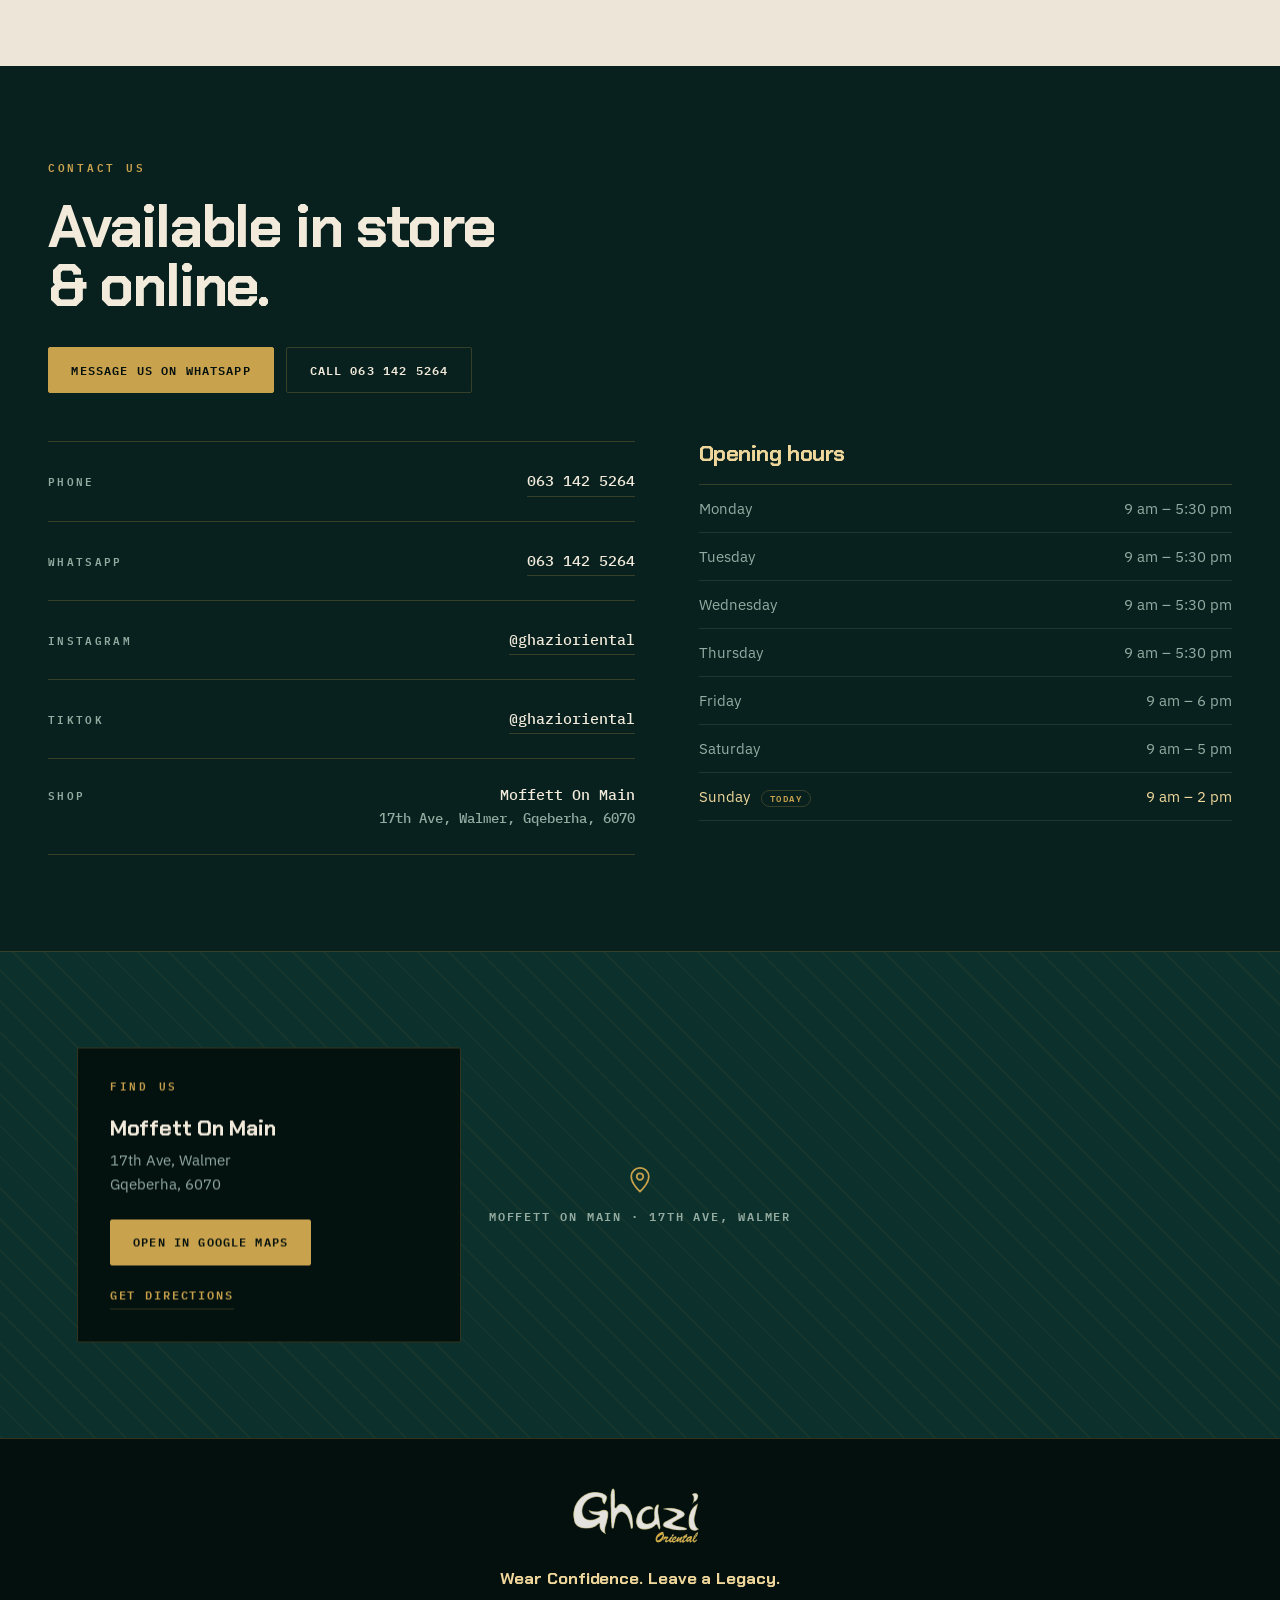
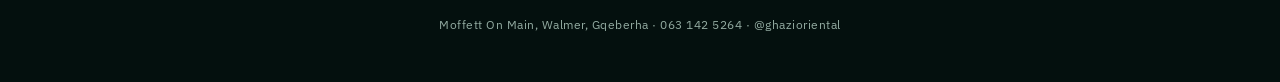
==== commit 86ff8db6: "Set the type as three faces doing three jobs Bolder, and more machine than before. Chakra Petch keep" ====
--- a/ghazi-oriental/index.html
+++ b/ghazi-oriental/index.html
@@ -13,7 +13,7 @@
 <meta property="og:image" content="assets/img/film-poster.jpg">
 
 <link rel="preload" href="assets/fonts/chakra-petch-700-latin.woff2" as="font" type="font/woff2" crossorigin>
-<link rel="preload" href="assets/fonts/jost-400-latin.woff2" as="font" type="font/woff2" crossorigin>
+<link rel="preload" href="assets/fonts/ibm-plex-sans-400-latin.woff2" as="font" type="font/woff2" crossorigin>
 <link rel="stylesheet" href="assets/css/fonts.css">
 <link rel="stylesheet" href="assets/css/site.css">
 <link rel="icon" href="assets/img/icon.png" type="image/png">
--- a/ghazi-oriental/assets/css/fonts.css
+++ b/ghazi-oriental/assets/css/fonts.css
@@ -3,30 +3,13 @@
    Do not edit by hand; these were pulled from Google Fonts and rewritten
    to local paths.
 
-   Chakra Petch  headings, numerals, labels — a technical grotesque whose
-                 chamfered corners echo the cut glass of the bottles
-   Jost          body and interface — geometric, quiet, easy to read
+   Chakra Petch    headings and prices — a technical grotesque whose chamfered
+                   corners are the same cut as the glass on the bottles
+   IBM Plex Sans   running text — engineered rather than friendly, and it
+                   holds its weight at small sizes
+   IBM Plex Mono   every label, count, price tag, chip and readout — the data
+                   on this page is set as data
    ========================================================================== */
-
-/* latin-ext */
-@font-face {
-  font-family: 'Chakra Petch';
-  font-style: normal;
-  font-weight: 500;
-  font-display: swap;
-  src: url(../fonts/chakra-petch-500-latin-ext.woff2) format('woff2');
-  unicode-range: U+0100-02BA, U+02BD-02C5, U+02C7-02CC, U+02CE-02D7, U+02DD-02FF, U+0304, U+0308, U+0329, U+1D00-1DBF, U+1E00-1E9F, U+1EF2-1EFF, U+2020, U+20A0-20AB, U+20AD-20C0, U+2113, U+2C60-2C7F, U+A720-A7FF;
-}
-
-/* latin */
-@font-face {
-  font-family: 'Chakra Petch';
-  font-style: normal;
-  font-weight: 500;
-  font-display: swap;
-  src: url(../fonts/chakra-petch-500-latin.woff2) format('woff2');
-  unicode-range: U+0000-00FF, U+0131, U+0152-0153, U+02BB-02BC, U+02C6, U+02DA, U+02DC, U+0304, U+0308, U+0329, U+2000-206F, U+20AC, U+2122, U+2191, U+2193, U+2212, U+2215, U+FEFF, U+FFFD;
-}
 
 /* latin-ext */
 @font-face {
@@ -70,61 +53,107 @@
 
 /* latin-ext */
 @font-face {
-  font-family: 'Jost';
+  font-family: 'IBM Plex Mono';
   font-style: normal;
-  font-weight: 400;
+  font-weight: 500;
   font-display: swap;
-  src: url(../fonts/jost-400-latin-ext.woff2) format('woff2');
+  src: url(../fonts/ibm-plex-mono-500-latin-ext.woff2) format('woff2');
   unicode-range: U+0100-02BA, U+02BD-02C5, U+02C7-02CC, U+02CE-02D7, U+02DD-02FF, U+0304, U+0308, U+0329, U+1D00-1DBF, U+1E00-1E9F, U+1EF2-1EFF, U+2020, U+20A0-20AB, U+20AD-20C0, U+2113, U+2C60-2C7F, U+A720-A7FF;
 }
 
 /* latin */
 @font-face {
-  font-family: 'Jost';
+  font-family: 'IBM Plex Mono';
   font-style: normal;
-  font-weight: 400;
+  font-weight: 500;
   font-display: swap;
-  src: url(../fonts/jost-400-latin.woff2) format('woff2');
+  src: url(../fonts/ibm-plex-mono-500-latin.woff2) format('woff2');
   unicode-range: U+0000-00FF, U+0131, U+0152-0153, U+02BB-02BC, U+02C6, U+02DA, U+02DC, U+0304, U+0308, U+0329, U+2000-206F, U+20AC, U+2122, U+2191, U+2193, U+2212, U+2215, U+FEFF, U+FFFD;
 }
 
 /* latin-ext */
 @font-face {
-  font-family: 'Jost';
+  font-family: 'IBM Plex Mono';
   font-style: normal;
-  font-weight: 500;
+  font-weight: 600;
   font-display: swap;
-  src: url(../fonts/jost-500-latin-ext.woff2) format('woff2');
+  src: url(../fonts/ibm-plex-mono-600-latin-ext.woff2) format('woff2');
   unicode-range: U+0100-02BA, U+02BD-02C5, U+02C7-02CC, U+02CE-02D7, U+02DD-02FF, U+0304, U+0308, U+0329, U+1D00-1DBF, U+1E00-1E9F, U+1EF2-1EFF, U+2020, U+20A0-20AB, U+20AD-20C0, U+2113, U+2C60-2C7F, U+A720-A7FF;
 }
 
 /* latin */
 @font-face {
-  font-family: 'Jost';
+  font-family: 'IBM Plex Mono';
   font-style: normal;
-  font-weight: 500;
+  font-weight: 600;
   font-display: swap;
-  src: url(../fonts/jost-500-latin.woff2) format('woff2');
+  src: url(../fonts/ibm-plex-mono-600-latin.woff2) format('woff2');
   unicode-range: U+0000-00FF, U+0131, U+0152-0153, U+02BB-02BC, U+02C6, U+02DA, U+02DC, U+0304, U+0308, U+0329, U+2000-206F, U+20AC, U+2122, U+2191, U+2193, U+2212, U+2215, U+FEFF, U+FFFD;
 }
 
 /* latin-ext */
 @font-face {
-  font-family: 'Jost';
+  font-family: 'IBM Plex Sans';
   font-style: normal;
-  font-weight: 600;
+  font-weight: 400;
+  font-stretch: 100%;
   font-display: swap;
-  src: url(../fonts/jost-600-latin-ext.woff2) format('woff2');
+  src: url(../fonts/ibm-plex-sans-400-latin-ext.woff2) format('woff2');
   unicode-range: U+0100-02BA, U+02BD-02C5, U+02C7-02CC, U+02CE-02D7, U+02DD-02FF, U+0304, U+0308, U+0329, U+1D00-1DBF, U+1E00-1E9F, U+1EF2-1EFF, U+2020, U+20A0-20AB, U+20AD-20C0, U+2113, U+2C60-2C7F, U+A720-A7FF;
 }
 
 /* latin */
 @font-face {
-  font-family: 'Jost';
+  font-family: 'IBM Plex Sans';
   font-style: normal;
-  font-weight: 600;
+  font-weight: 400;
+  font-stretch: 100%;
   font-display: swap;
-  src: url(../fonts/jost-600-latin.woff2) format('woff2');
+  src: url(../fonts/ibm-plex-sans-400-latin.woff2) format('woff2');
   unicode-range: U+0000-00FF, U+0131, U+0152-0153, U+02BB-02BC, U+02C6, U+02DA, U+02DC, U+0304, U+0308, U+0329, U+2000-206F, U+20AC, U+2122, U+2191, U+2193, U+2212, U+2215, U+FEFF, U+FFFD;
 }
 
+/* latin-ext */
+@font-face {
+  font-family: 'IBM Plex Sans';
+  font-style: normal;
+  font-weight: 500;
+  font-stretch: 100%;
+  font-display: swap;
+  src: url(../fonts/ibm-plex-sans-500-latin-ext.woff2) format('woff2');
+  unicode-range: U+0100-02BA, U+02BD-02C5, U+02C7-02CC, U+02CE-02D7, U+02DD-02FF, U+0304, U+0308, U+0329, U+1D00-1DBF, U+1E00-1E9F, U+1EF2-1EFF, U+2020, U+20A0-20AB, U+20AD-20C0, U+2113, U+2C60-2C7F, U+A720-A7FF;
+}
+
+/* latin */
+@font-face {
+  font-family: 'IBM Plex Sans';
+  font-style: normal;
+  font-weight: 500;
+  font-stretch: 100%;
+  font-display: swap;
+  src: url(../fonts/ibm-plex-sans-500-latin.woff2) format('woff2');
+  unicode-range: U+0000-00FF, U+0131, U+0152-0153, U+02BB-02BC, U+02C6, U+02DA, U+02DC, U+0304, U+0308, U+0329, U+2000-206F, U+20AC, U+2122, U+2191, U+2193, U+2212, U+2215, U+FEFF, U+FFFD;
+}
+
+/* latin-ext */
+@font-face {
+  font-family: 'IBM Plex Sans';
+  font-style: normal;
+  font-weight: 600;
+  font-stretch: 100%;
+  font-display: swap;
+  src: url(../fonts/ibm-plex-sans-600-latin-ext.woff2) format('woff2');
+  unicode-range: U+0100-02BA, U+02BD-02C5, U+02C7-02CC, U+02CE-02D7, U+02DD-02FF, U+0304, U+0308, U+0329, U+1D00-1DBF, U+1E00-1E9F, U+1EF2-1EFF, U+2020, U+20A0-20AB, U+20AD-20C0, U+2113, U+2C60-2C7F, U+A720-A7FF;
+}
+
+/* latin */
+@font-face {
+  font-family: 'IBM Plex Sans';
+  font-style: normal;
+  font-weight: 600;
+  font-stretch: 100%;
+  font-display: swap;
+  src: url(../fonts/ibm-plex-sans-600-latin.woff2) format('woff2');
+  unicode-range: U+0000-00FF, U+0131, U+0152-0153, U+02BB-02BC, U+02C6, U+02DA, U+02DC, U+0304, U+0308, U+0329, U+2000-206F, U+20AC, U+2122, U+2191, U+2193, U+2212, U+2215, U+FEFF, U+FFFD;
+}
+
--- a/ghazi-oriental/assets/css/site.css
+++ b/ghazi-oriental/assets/css/site.css
@@ -54,9 +54,11 @@
   --line:       rgba(201, 162, 77, .24);
   --line-soft:  rgba(242, 234, 219, .10);
 
-  /* type — a technical grotesque over a geometric sans */
+  /* type — a chamfered display face, an engineered text face, and a mono
+     that carries every number and label on the page */
   --display: 'Chakra Petch', 'Segoe UI', system-ui, sans-serif;
-  --body:    'Jost', -apple-system, BlinkMacSystemFont, 'Segoe UI', sans-serif;
+  --body:    'IBM Plex Sans', -apple-system, BlinkMacSystemFont, 'Segoe UI', sans-serif;
+  --mono:    'IBM Plex Mono', ui-monospace, SFMono-Regular, Menlo, monospace;
 
   /* rhythm — 4px base, generous at the section level */
   --s-1:  .5rem;
@@ -100,8 +102,8 @@
   margin: 0;
   background: var(--ink);
   color: var(--cream);
-  font: 400 1rem/1.68 var(--body);
-  letter-spacing: .005em;
+  font: 400 .97rem/1.62 var(--body);
+  letter-spacing: 0;
   overflow-x: hidden;
 }
 
@@ -115,6 +117,7 @@
 a { color: inherit; }
 
 b { font-weight: 600; color: var(--cream); }
+strong { font-weight: 600; }
 
 :focus-visible {
   outline: 2px solid var(--gold-hi);
@@ -132,7 +135,7 @@
   padding: .75rem 1.25rem;
   background: var(--gold);
   color: var(--ink);
-  font: 700 .8rem var(--display);
+  font: 700 .8rem var(--mono);
   letter-spacing: .1em;
   text-transform: uppercase;
   text-decoration: none;
@@ -159,27 +162,27 @@
 
 .h2 {
   font-family: var(--display);
-  font-size: clamp(2rem, 5vw, 3.5rem);
+  font-size: clamp(2.05rem, 5.2vw, 3.7rem);
   font-weight: 700;
-  line-height: 1.04;
-  letter-spacing: -.015em;
+  line-height: 1;
+  letter-spacing: -.035em;
   text-wrap: balance;
 }
 
 .h3 {
   font-family: var(--display);
-  font-size: clamp(1.1rem, 1.9vw, 1.35rem);
-  font-weight: 600;
-  line-height: 1.24;
-  letter-spacing: -.005em;
+  font-size: clamp(1.12rem, 1.9vw, 1.38rem);
+  font-weight: 700;
+  line-height: 1.2;
+  letter-spacing: -.02em;
   margin-bottom: .6rem;
 }
 
 .eyebrow {
   margin: 0 0 var(--s-3);
   color: var(--gold);
-  font: 600 .68rem/1 var(--display);
-  letter-spacing: .34em;
+  font: 600 .66rem/1 var(--mono);
+  letter-spacing: .26em;
   text-transform: uppercase;
 }
 
@@ -192,6 +195,7 @@
 }
 
 .prose { max-width: 58ch; color: var(--muted); }
+.prose p, .lede { font-weight: 400; }
 
 .signoff {
   margin: var(--s-4) 0 0;
@@ -214,8 +218,8 @@
   padding: .75rem 1.4rem;
   border: 1px solid var(--line);
   border-radius: var(--radius);
-  font: 700 .76rem/1 var(--display);
-  letter-spacing: .03em;
+  font: 600 .72rem/1 var(--mono);
+  letter-spacing: .1em;
   text-transform: uppercase;
   text-decoration: none;
   cursor: pointer;
@@ -291,7 +295,7 @@
   border: 1px solid var(--line);
   border-radius: var(--radius);
   color: var(--cream);
-  font: 700 .74rem/1 var(--display);
+  font: 600 .72rem/1 var(--mono);
   letter-spacing: .1em;
   text-transform: uppercase;
   cursor: pointer;
@@ -372,7 +376,7 @@
   align-items: baseline;
   gap: .8rem;
   margin: 0;
-  font: 600 .66rem/1 var(--display);
+  font: 600 .66rem/1 var(--mono);
   letter-spacing: .22em;
   text-transform: uppercase;
   color: var(--muted);
@@ -558,8 +562,8 @@
 .hero__eyebrow {
   margin: 0 0 var(--s-2);
   color: var(--gold);
-  font: 600 .68rem/1 var(--display);
-  letter-spacing: .32em;
+  font: 600 .66rem/1 var(--mono);
+  letter-spacing: .26em;
   text-transform: uppercase;
 }
 
@@ -567,14 +571,14 @@
   margin: 0;
   font-family: var(--display);
   font-weight: 700;
-  font-size: clamp(2rem, 6.4vw, 3.9rem);
-  line-height: 1.02;
-  letter-spacing: -.025em;
+  font-size: clamp(2.05rem, 6.6vw, 4.1rem);
+  line-height: .98;
+  letter-spacing: -.04em;
 }
 
 .hero__creed {
   margin: var(--s-2) 0 0;
-  font: 500 .95rem/1 var(--display);
+  font: 500 .95rem/1 var(--mono);
   letter-spacing: .12em;
   text-transform: uppercase;
   color: var(--gold-hi);
@@ -595,7 +599,7 @@
   z-index: 2;
   transform: translateX(-50%);
   margin: 0;
-  font: 600 .62rem/1 var(--display);
+  font: 600 .62rem/1 var(--mono);
   letter-spacing: .3em;
   text-transform: uppercase;
   color: var(--muted);
@@ -680,7 +684,7 @@
   position: absolute;
   top: .7rem;
   left: .85rem;
-  font: 700 .66rem/1 var(--display);
+  font: 700 .66rem/1 var(--mono);
   letter-spacing: .2em;
   color: var(--gold);
   opacity: .75;
@@ -728,7 +732,7 @@
   padding: .4rem .7rem;
   border: 1px solid var(--line);
   border-radius: 999px;
-  font: 500 .7rem/1.2 var(--display);
+  font: 500 .7rem/1.2 var(--mono);
   letter-spacing: .05em;
   color: var(--muted);
   font-variant-numeric: tabular-nums;
@@ -759,7 +763,7 @@
   align-content: start;
 }
 .size__ml {
-  font: 600 .72rem/1 var(--display);
+  font: 600 .72rem/1 var(--mono);
   letter-spacing: .28em;
   text-transform: uppercase;
   color: var(--gold);
@@ -767,9 +771,9 @@
 .size__price {
   font-family: var(--display);
   font-weight: 700;
-  font-size: clamp(2.6rem, 7vw, 3.6rem);
+  font-size: clamp(2.7rem, 7.2vw, 3.8rem);
   line-height: 1;
-  letter-spacing: -.03em;
+  letter-spacing: -.045em;
   font-variant-numeric: tabular-nums;
   color: var(--cream);
 }
@@ -843,7 +847,7 @@
   border: 1px solid var(--line);
   border-radius: 999px;
   color: var(--muted);
-  font: 600 .72rem/1 var(--display);
+  font: 600 .72rem/1 var(--mono);
   letter-spacing: .09em;
   text-transform: uppercase;
   cursor: pointer;
@@ -869,7 +873,7 @@
 .tally {
   margin: 0;
   padding: var(--s-2) 0 .85rem;
-  font: 500 .78rem/1 var(--display);
+  font: 500 .78rem/1 var(--mono);
   letter-spacing: .12em;
   text-transform: uppercase;
   color: var(--muted);
@@ -910,7 +914,7 @@
 .scent mark { background: rgba(201, 162, 77, .28); color: var(--gold-hi); }
 .scent__tag {
   flex: none;
-  font: 600 .58rem/1 var(--display);
+  font: 600 .58rem/1 var(--mono);
   letter-spacing: .16em;
   text-transform: uppercase;
   color: var(--muted);
@@ -992,7 +996,7 @@
 .reason__num {
   display: block;
   margin-bottom: .7rem;
-  font: 700 .72rem/1 var(--display);
+  font: 700 .72rem/1 var(--mono);
   letter-spacing: .22em;
   color: var(--gold);
   font-variant-numeric: tabular-nums;
@@ -1015,7 +1019,7 @@
 .era__item:last-child { border-bottom: 1px solid var(--line); }
 
 .era__when {
-  font: 700 .74rem/1.4 var(--display);
+  font: 700 .74rem/1.4 var(--mono);
   letter-spacing: .18em;
   text-transform: uppercase;
   color: var(--gold);
@@ -1047,19 +1051,21 @@
 }
 .line__key {
   flex: none;
-  font: 600 .66rem/1.4 var(--display);
+  font: 600 .66rem/1.4 var(--mono);
   letter-spacing: .22em;
   text-transform: uppercase;
   color: var(--muted);
 }
-.line__val { text-align: right; font-variant-numeric: tabular-nums; }
+.line__val { text-align: right; font-family: var(--mono); font-size: .92rem; font-variant-numeric: tabular-nums; }
 .line__val a {
+  display: inline-block;
+  min-height: 24px;
+  padding: .18rem 0 .22rem;
   color: var(--cream);
   text-decoration: none;
-  border-bottom: 1px solid var(--line);
-  padding-bottom: 2px;
-}
-.line__val a:hover { color: var(--gold-hi); border-color: var(--gold); }
+  box-shadow: inset 0 -1px 0 var(--line);
+}
+.line__val a:hover { color: var(--gold-hi); box-shadow: inset 0 -1px 0 var(--gold); }
 .line__val span { display: block; color: var(--muted); font-size: .88rem; }
 
 /* the week, with today picked out */
@@ -1086,7 +1092,7 @@
   padding: .2rem .5rem;
   border: 1px solid var(--line);
   border-radius: 999px;
-  font: 600 .56rem/1 var(--display);
+  font: 600 .56rem/1 var(--mono);
   letter-spacing: .16em;
   text-transform: uppercase;
   color: var(--gold);
@@ -1141,7 +1147,7 @@
 .map__pin { width: 30px; height: 30px; fill: none; stroke: var(--gold); stroke-width: 1.4; }
 .map__ground p {
   margin: 0;
-  font: 600 .74rem/1.6 var(--display);
+  font: 600 .74rem/1.6 var(--mono);
   letter-spacing: .16em;
   text-transform: uppercase;
   color: var(--muted);
@@ -1170,7 +1176,7 @@
   min-height: 28px;
   margin-top: var(--s-2);
   padding: .4rem 0;
-  font: 600 .72rem/1 var(--display);
+  font: 600 .72rem/1 var(--mono);
   letter-spacing: .16em;
   text-transform: uppercase;
   color: var(--gold);
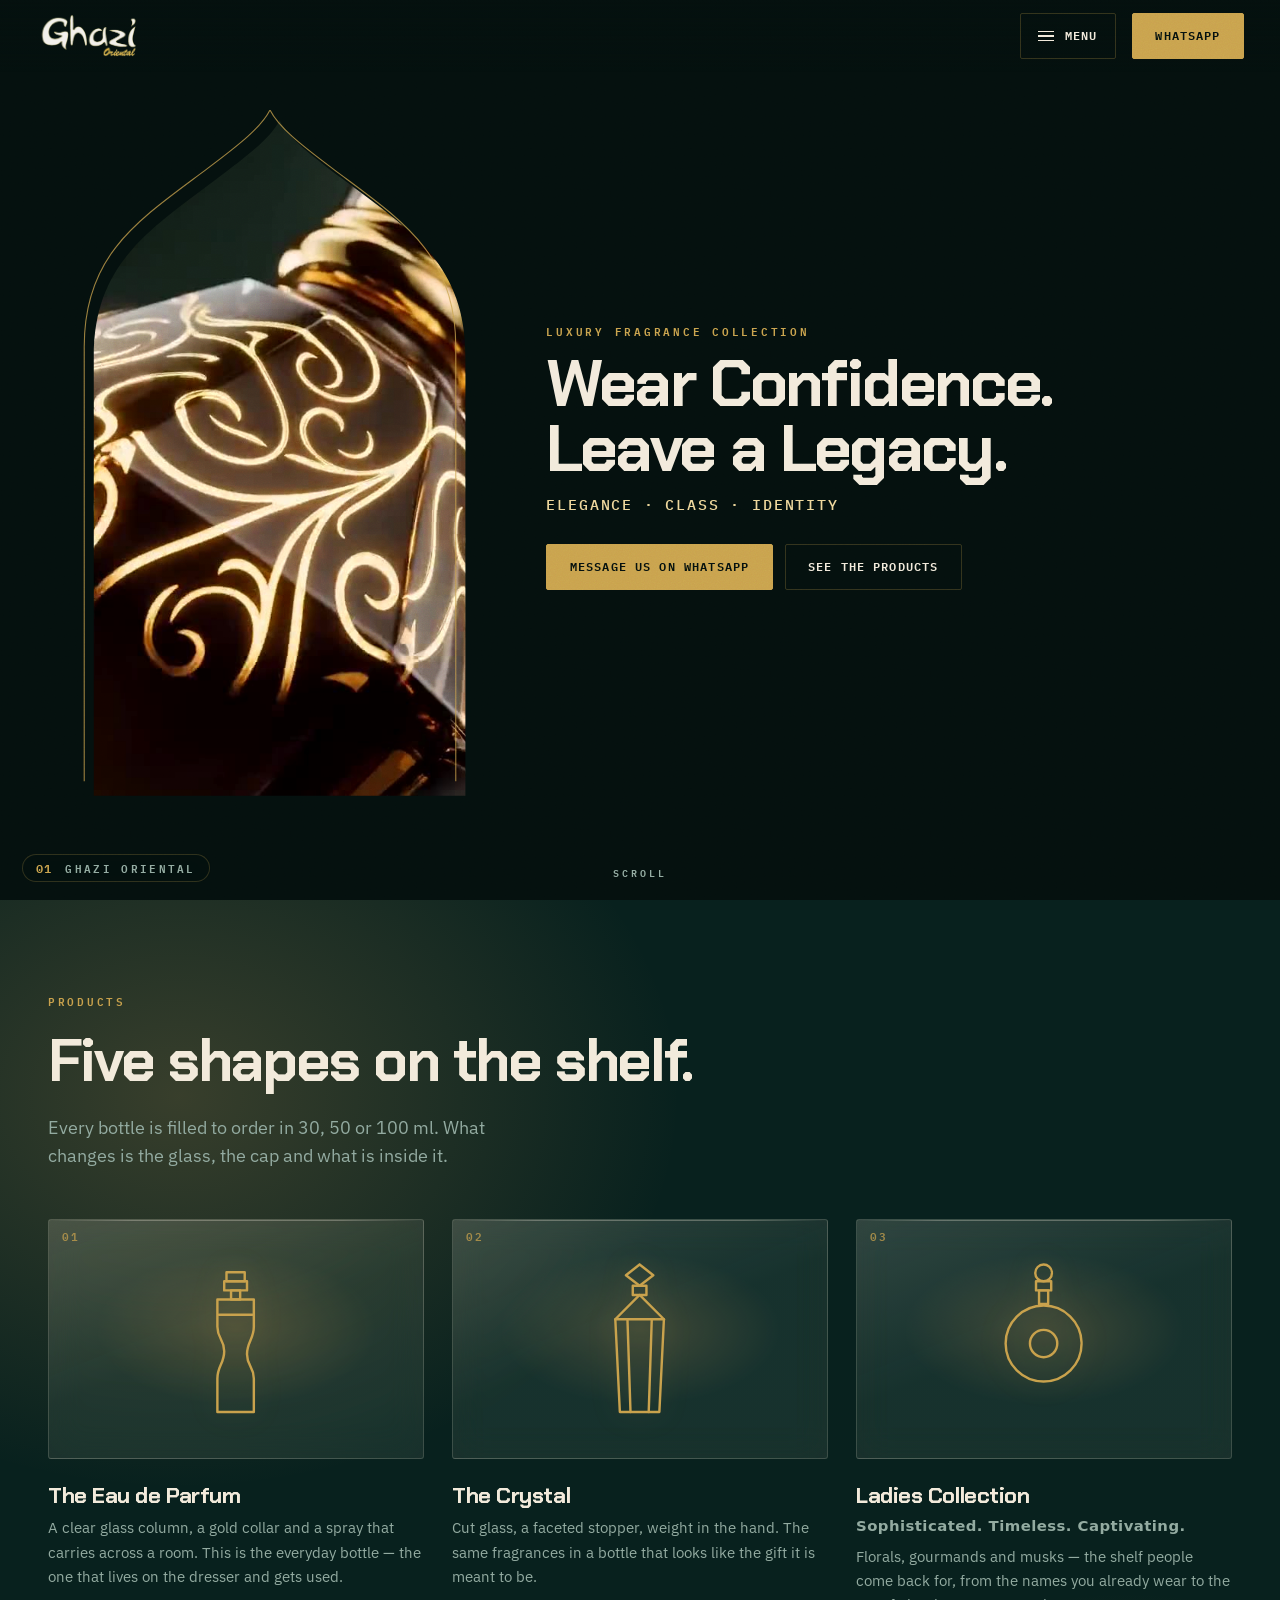
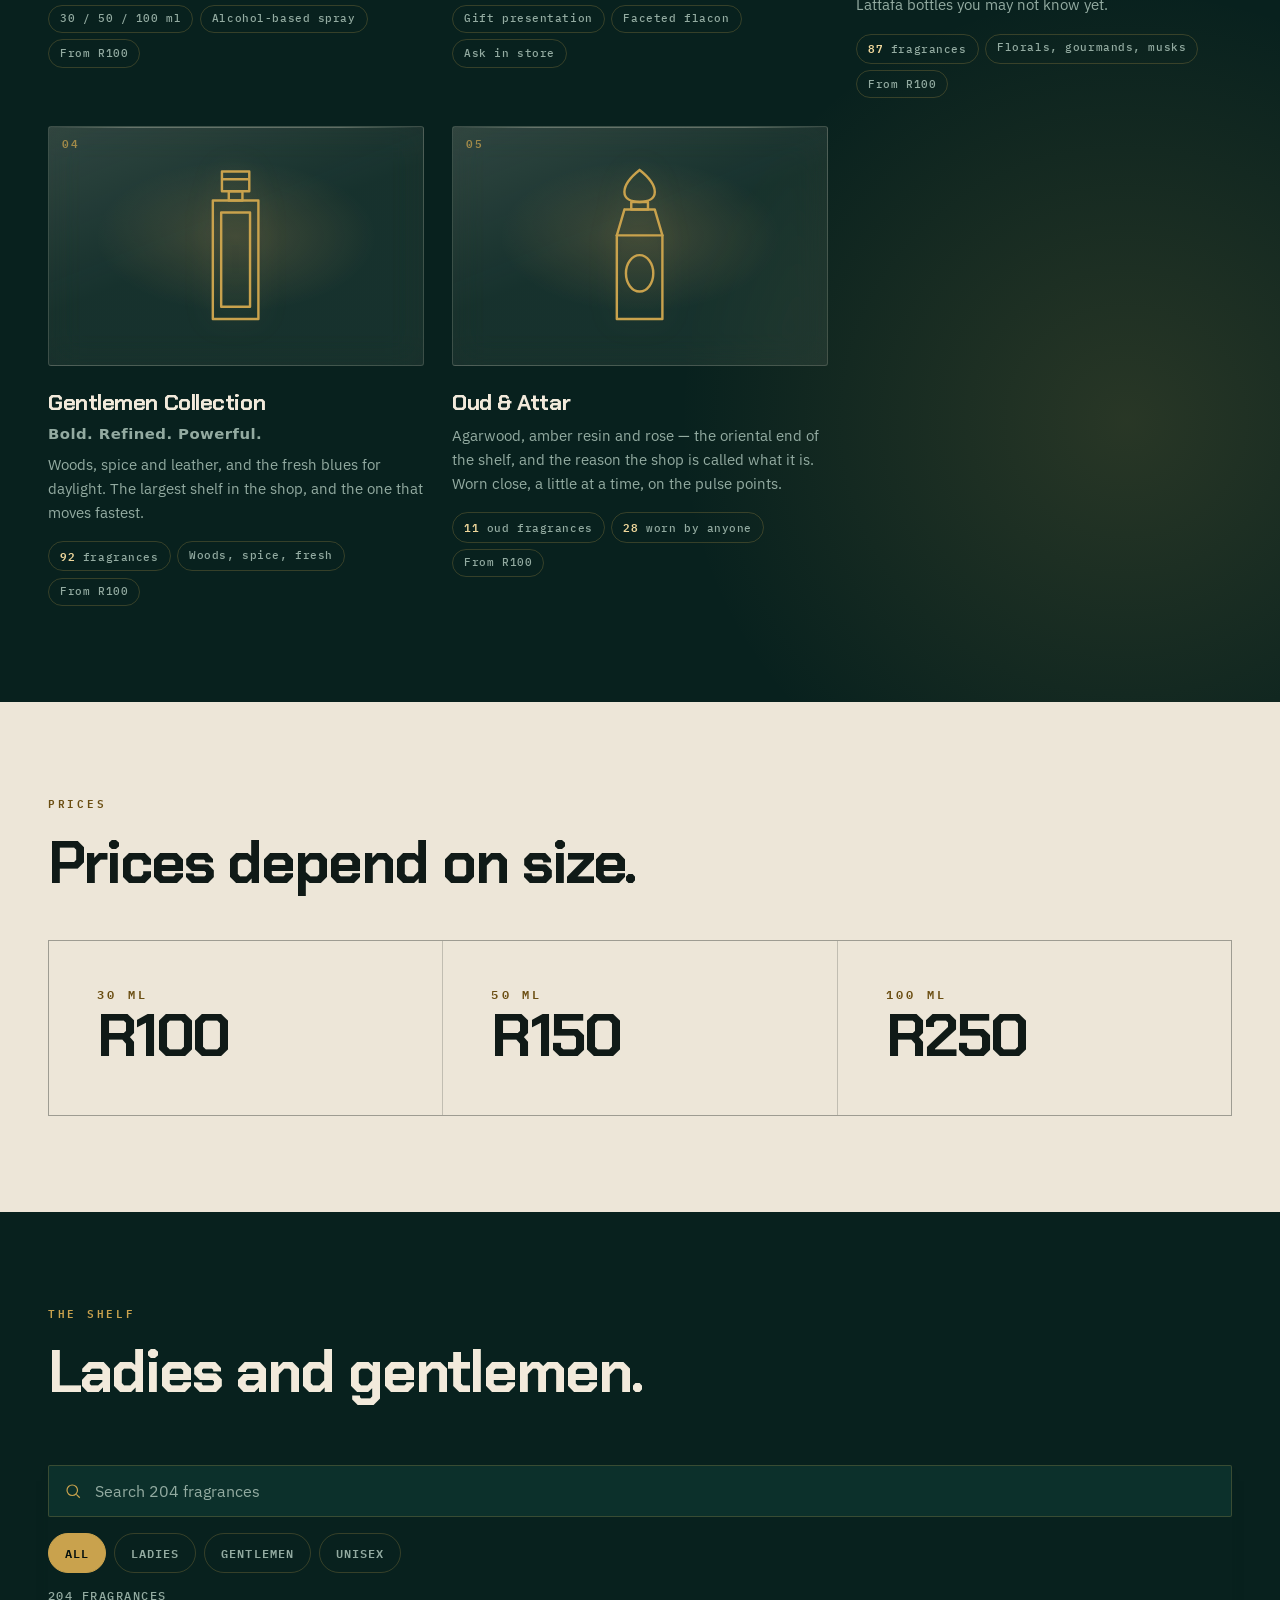
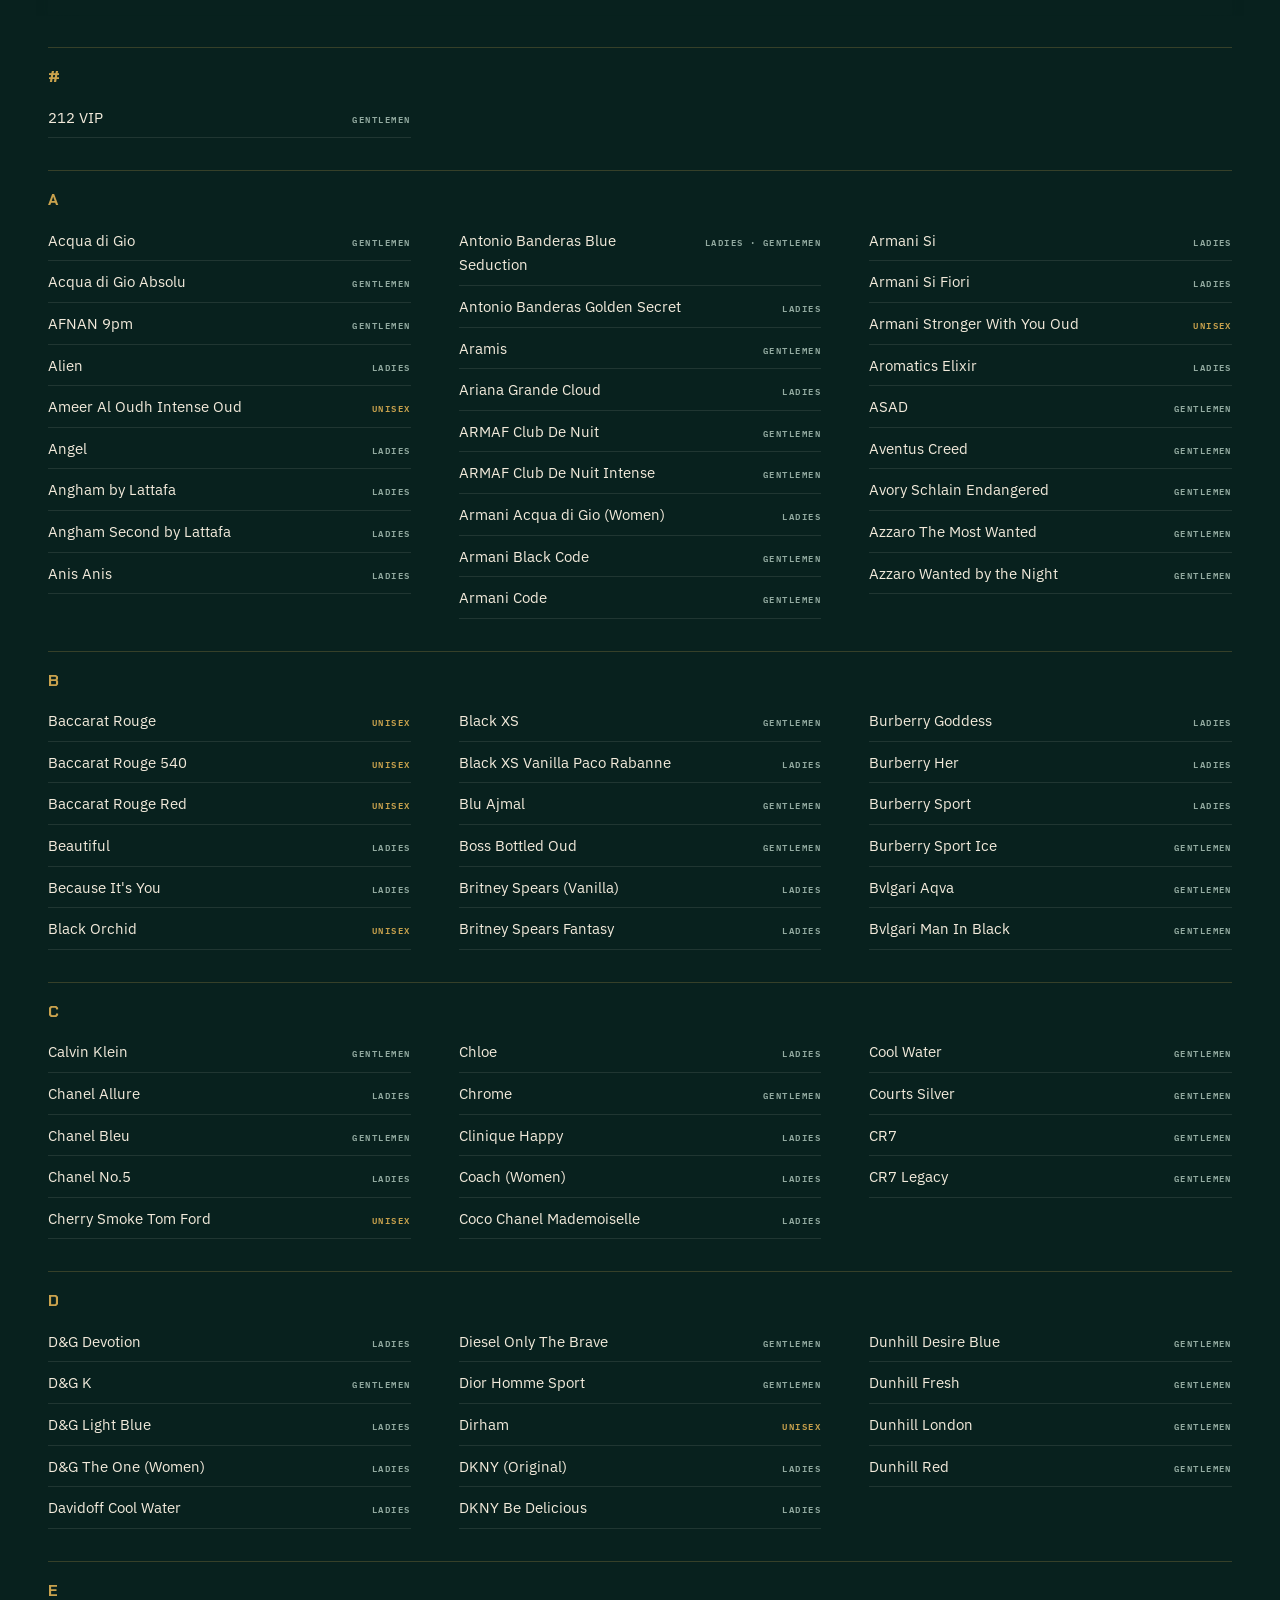
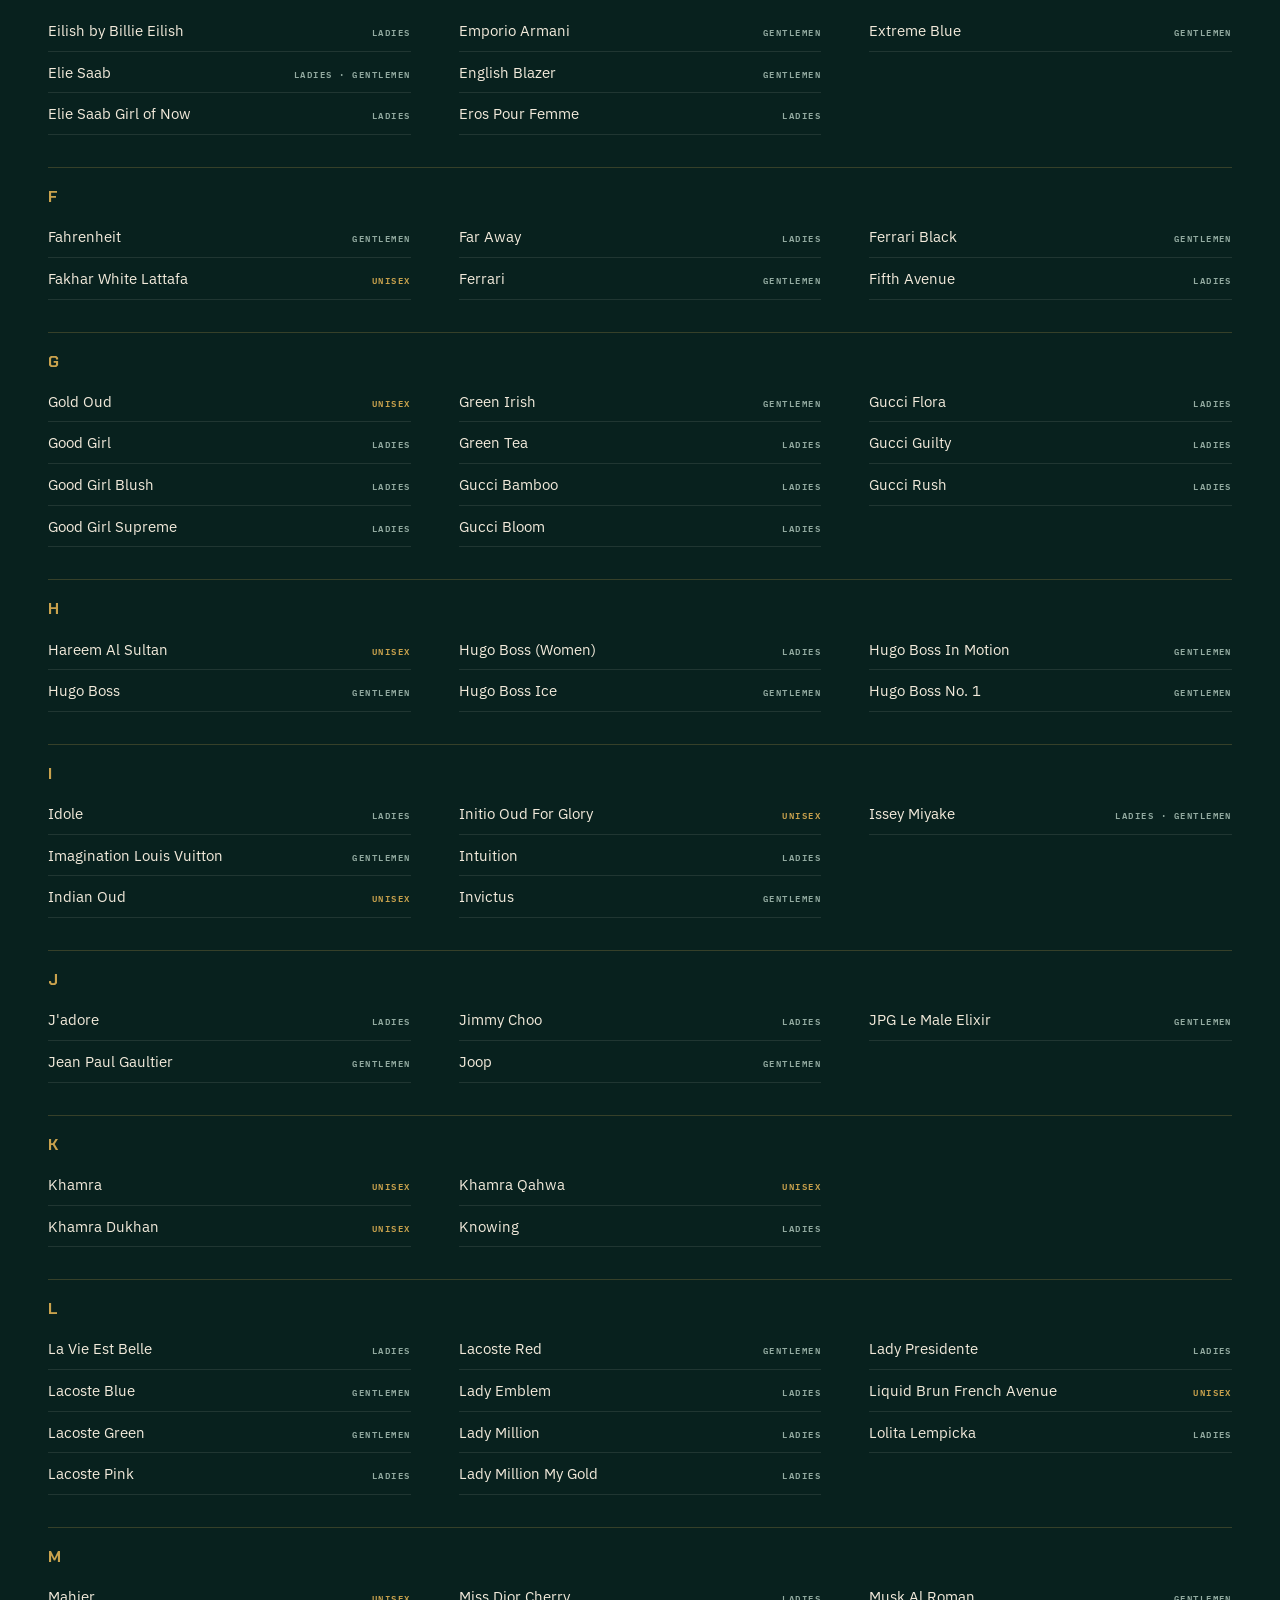
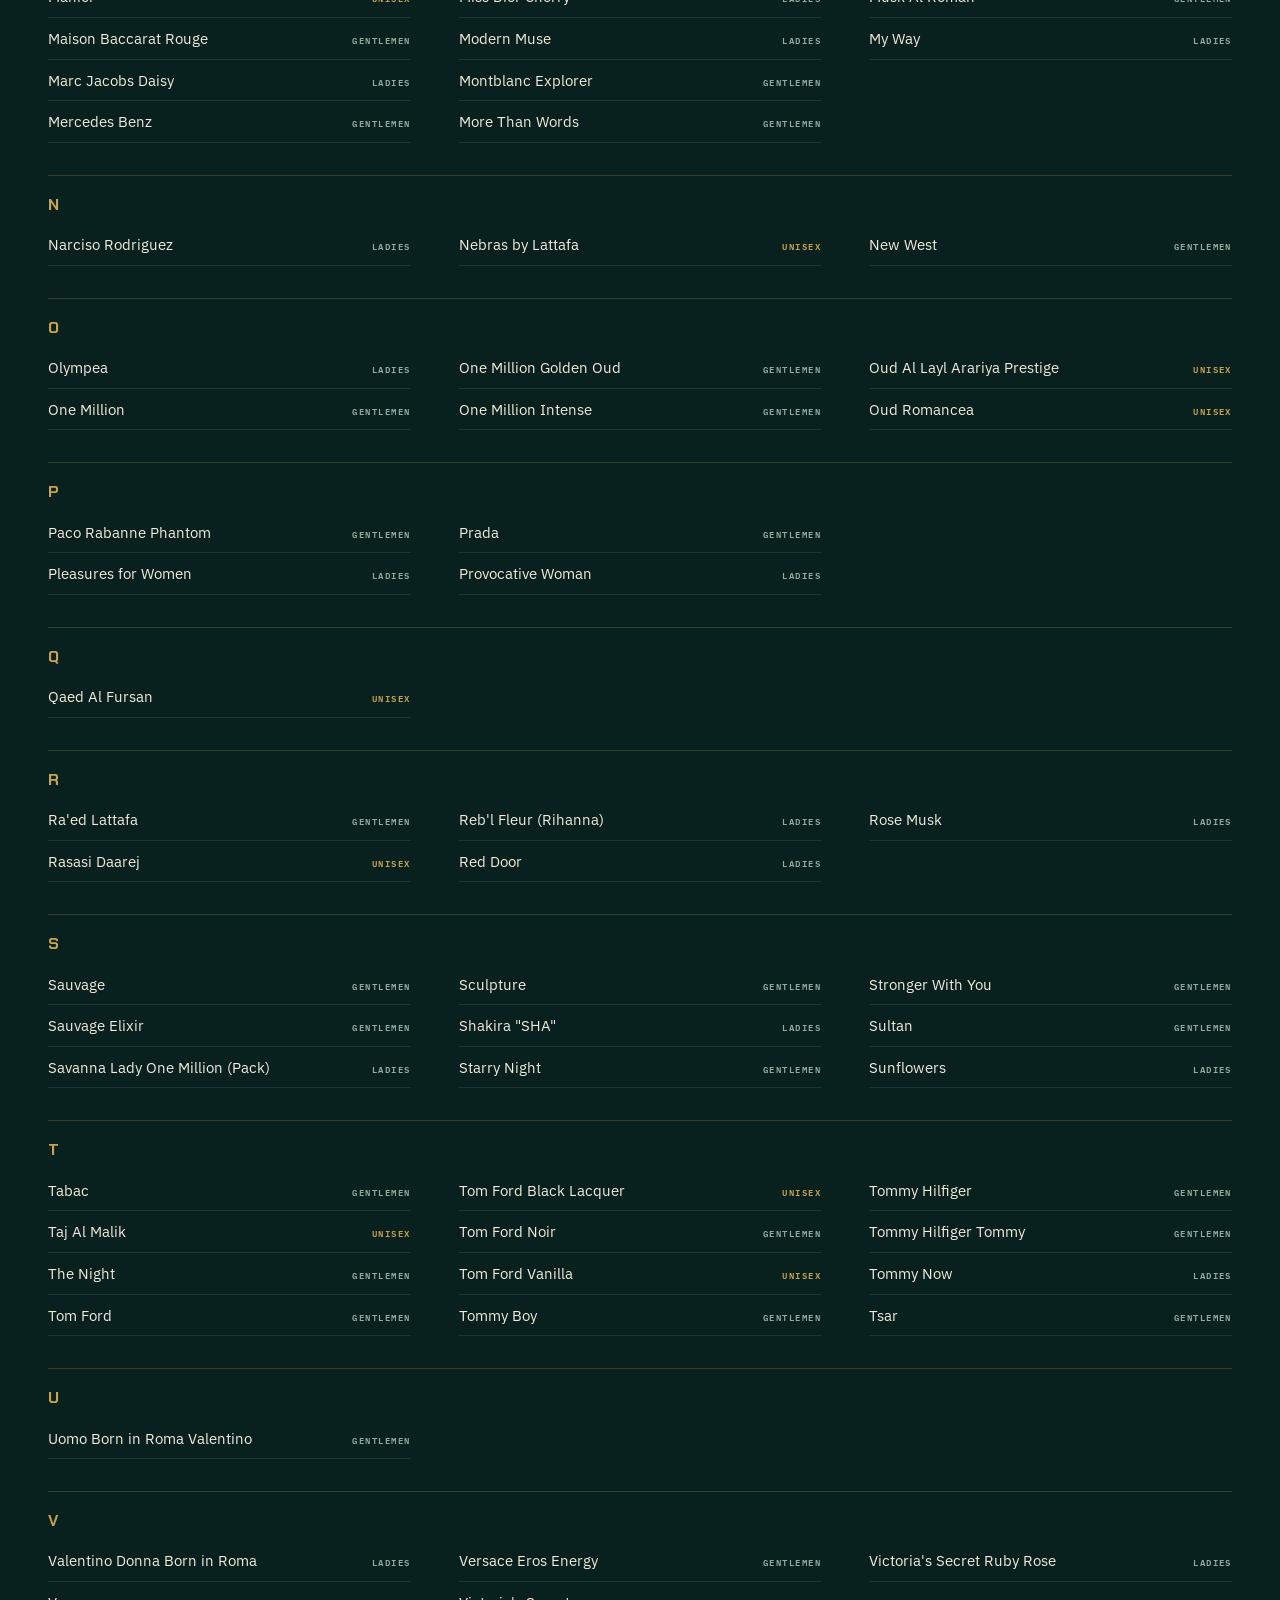
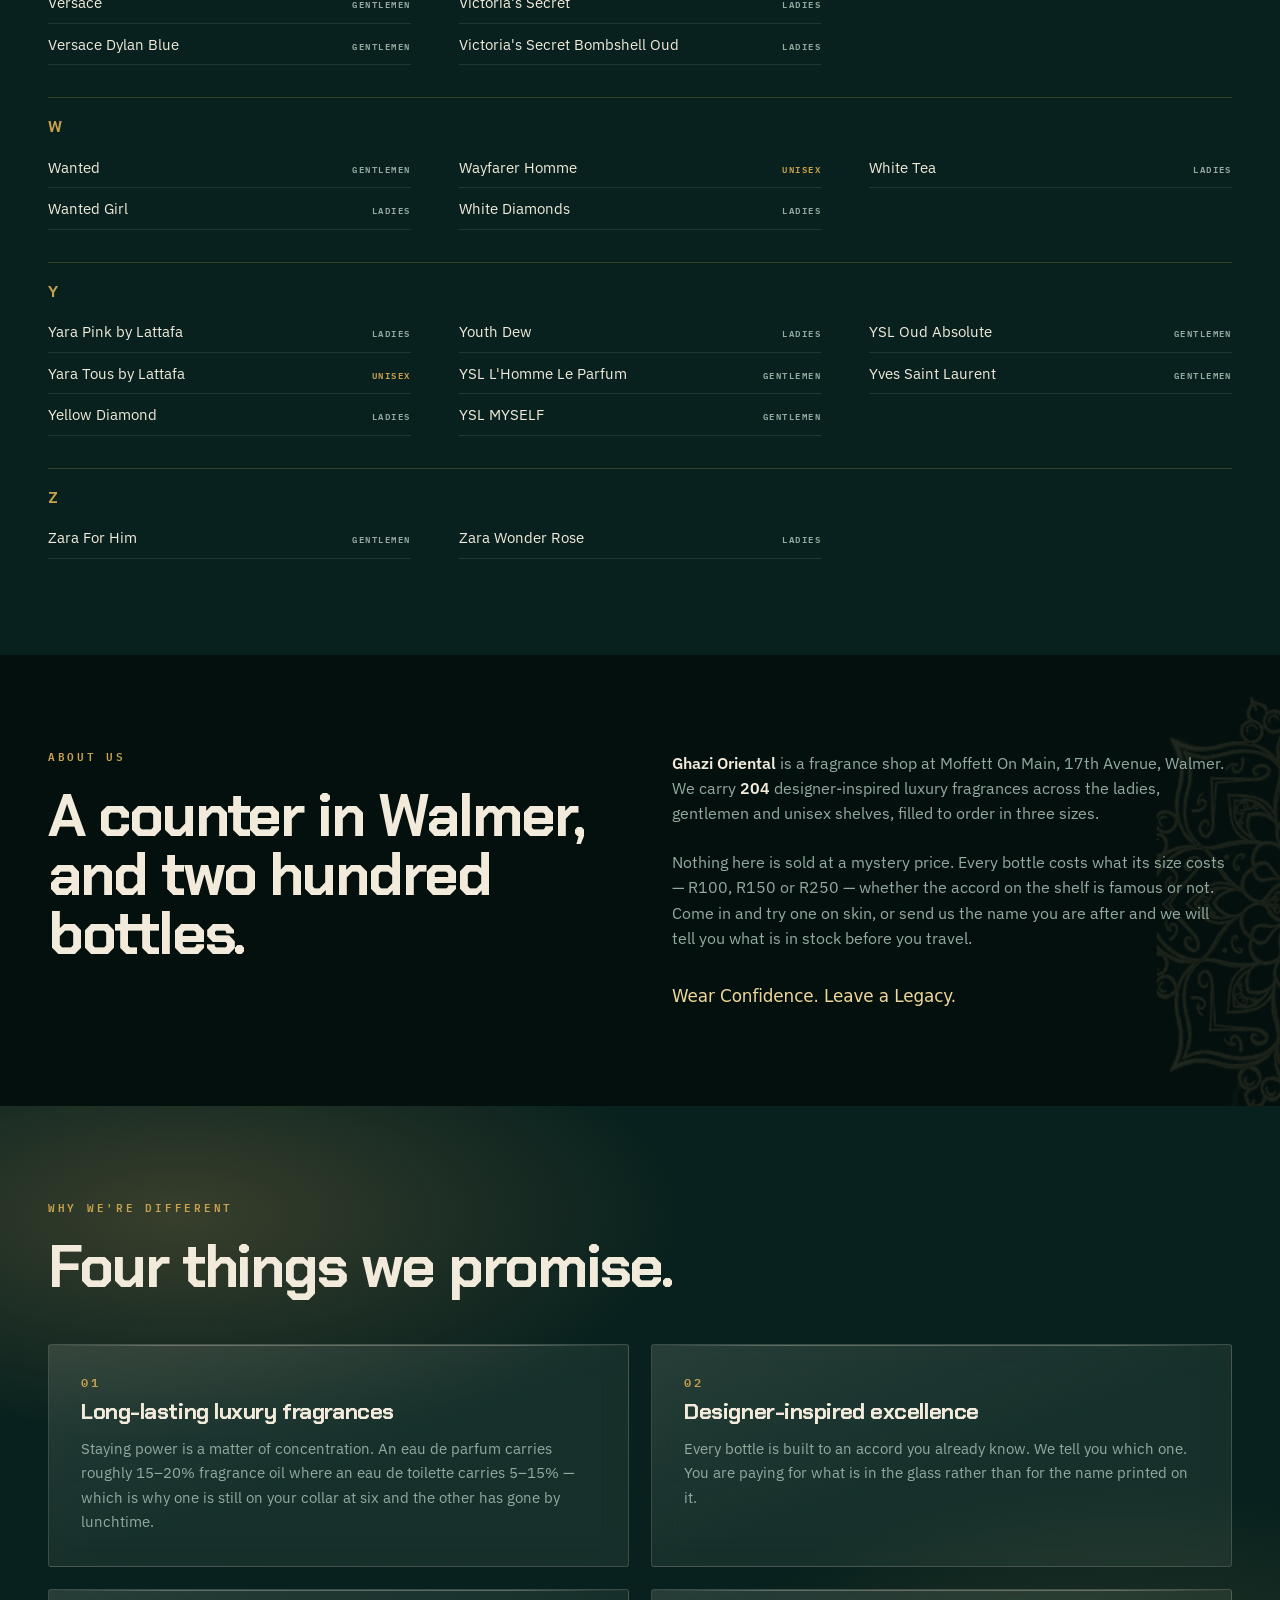
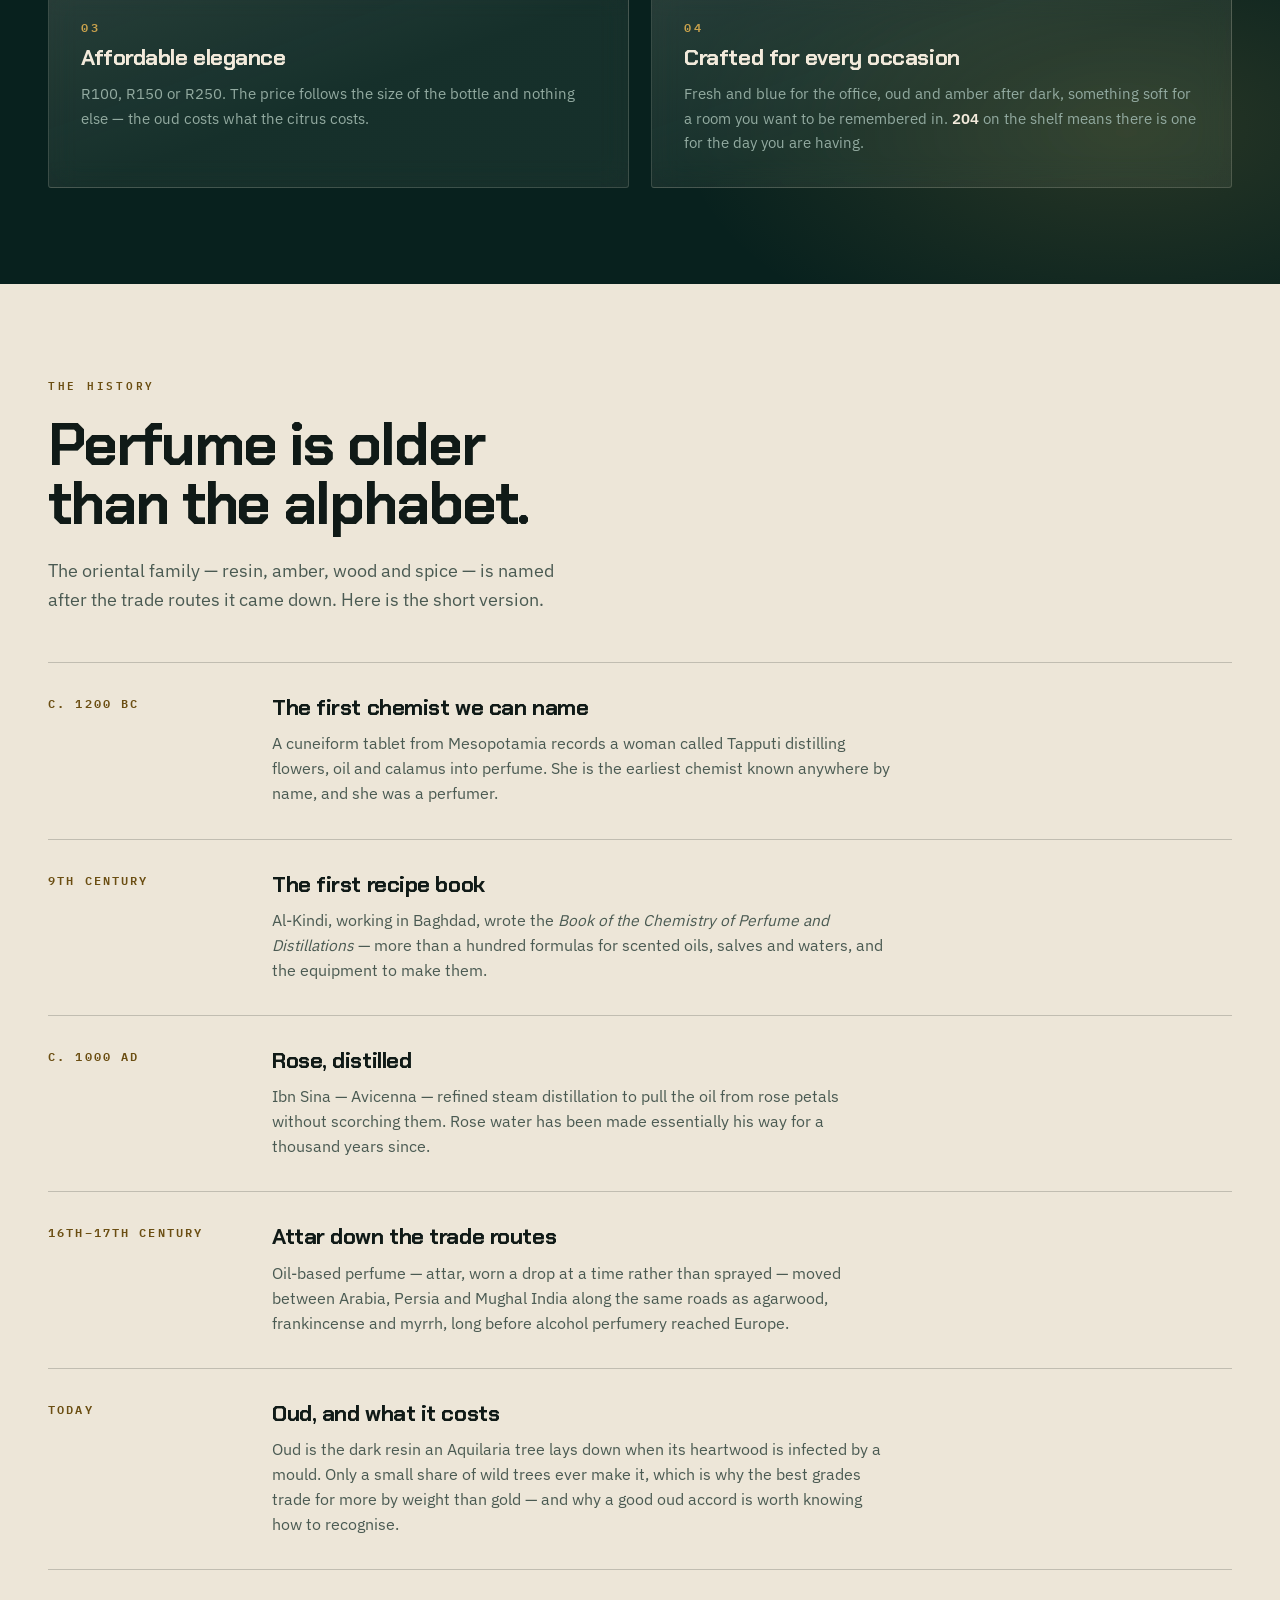
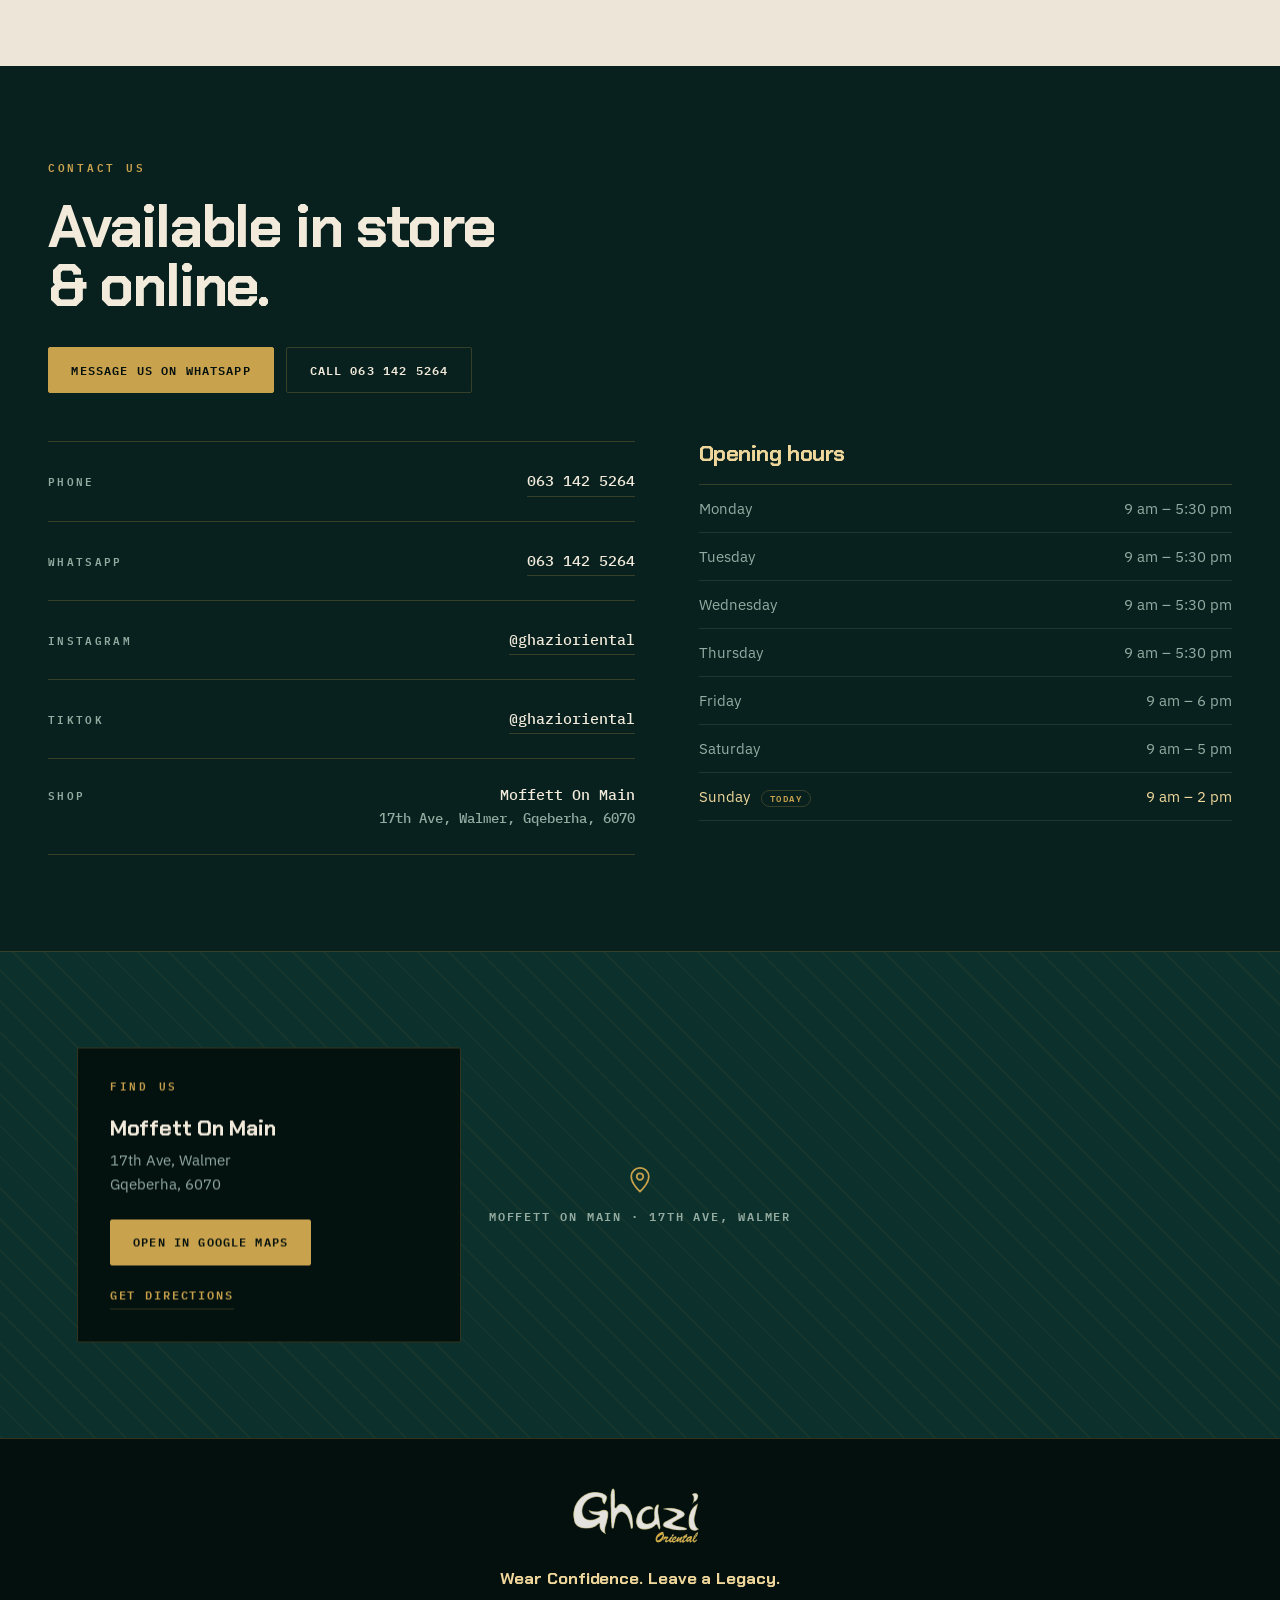
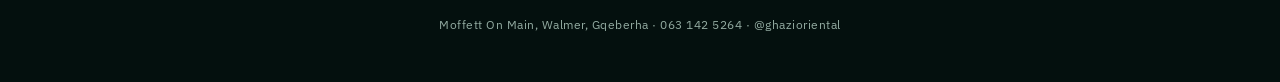
==== commit 7288b2de: "Cut the assets the site was carrying for no one Three things were dead weight, and together they wer" ====
--- a/ghazi-oriental/index.html
+++ b/ghazi-oriental/index.html
@@ -121,7 +121,6 @@
                poster="assets/img/film-poster.jpg"
                aria-label="The Ghazi Oriental bottle turning in a beam of light, a gold arabesque opening behind it">
           <source src="assets/video/film.mp4" type="video/mp4">
-          <source src="assets/video/film.webm" type="video/webm">
           <img src="assets/img/film-poster.jpg" alt="The Ghazi Oriental bottle in a beam of light.">
         </video>
       </div>
@@ -318,7 +317,7 @@
 <!-- ══ ABOUT US ═══════════════════════════════════════════════════════════ -->
 <section class="section house" id="about" aria-labelledby="aboutTitle">
   <img class="house__mandala" id="mandala" src="assets/img/mandala.png" alt=""
-       width="600" height="600" loading="lazy" aria-hidden="true">
+       width="420" height="420" loading="lazy" aria-hidden="true">
 
   <div class="wrap house__grid">
     <div data-reveal>
--- a/ghazi-oriental/assets/css/fonts.css
+++ b/ghazi-oriental/assets/css/fonts.css
@@ -9,17 +9,10 @@
                    holds its weight at small sizes
    IBM Plex Mono   every label, count, price tag, chip and readout — the data
                    on this page is set as data
+
+   Latin subsets only. Nothing on the page — including the fragrance names —
+   uses a character above U+00FF, so the latin-ext files were dead weight.
    ========================================================================== */
-
-/* latin-ext */
-@font-face {
-  font-family: 'Chakra Petch';
-  font-style: normal;
-  font-weight: 600;
-  font-display: swap;
-  src: url(../fonts/chakra-petch-600-latin-ext.woff2) format('woff2');
-  unicode-range: U+0100-02BA, U+02BD-02C5, U+02C7-02CC, U+02CE-02D7, U+02DD-02FF, U+0304, U+0308, U+0329, U+1D00-1DBF, U+1E00-1E9F, U+1EF2-1EFF, U+2020, U+20A0-20AB, U+20AD-20C0, U+2113, U+2C60-2C7F, U+A720-A7FF;
-}
 
 /* latin */
 @font-face {
@@ -29,16 +22,6 @@
   font-display: swap;
   src: url(../fonts/chakra-petch-600-latin.woff2) format('woff2');
   unicode-range: U+0000-00FF, U+0131, U+0152-0153, U+02BB-02BC, U+02C6, U+02DA, U+02DC, U+0304, U+0308, U+0329, U+2000-206F, U+20AC, U+2122, U+2191, U+2193, U+2212, U+2215, U+FEFF, U+FFFD;
-}
-
-/* latin-ext */
-@font-face {
-  font-family: 'Chakra Petch';
-  font-style: normal;
-  font-weight: 700;
-  font-display: swap;
-  src: url(../fonts/chakra-petch-700-latin-ext.woff2) format('woff2');
-  unicode-range: U+0100-02BA, U+02BD-02C5, U+02C7-02CC, U+02CE-02D7, U+02DD-02FF, U+0304, U+0308, U+0329, U+1D00-1DBF, U+1E00-1E9F, U+1EF2-1EFF, U+2020, U+20A0-20AB, U+20AD-20C0, U+2113, U+2C60-2C7F, U+A720-A7FF;
 }
 
 /* latin */
@@ -51,16 +34,6 @@
   unicode-range: U+0000-00FF, U+0131, U+0152-0153, U+02BB-02BC, U+02C6, U+02DA, U+02DC, U+0304, U+0308, U+0329, U+2000-206F, U+20AC, U+2122, U+2191, U+2193, U+2212, U+2215, U+FEFF, U+FFFD;
 }
 
-/* latin-ext */
-@font-face {
-  font-family: 'IBM Plex Mono';
-  font-style: normal;
-  font-weight: 500;
-  font-display: swap;
-  src: url(../fonts/ibm-plex-mono-500-latin-ext.woff2) format('woff2');
-  unicode-range: U+0100-02BA, U+02BD-02C5, U+02C7-02CC, U+02CE-02D7, U+02DD-02FF, U+0304, U+0308, U+0329, U+1D00-1DBF, U+1E00-1E9F, U+1EF2-1EFF, U+2020, U+20A0-20AB, U+20AD-20C0, U+2113, U+2C60-2C7F, U+A720-A7FF;
-}
-
 /* latin */
 @font-face {
   font-family: 'IBM Plex Mono';
@@ -71,16 +44,6 @@
   unicode-range: U+0000-00FF, U+0131, U+0152-0153, U+02BB-02BC, U+02C6, U+02DA, U+02DC, U+0304, U+0308, U+0329, U+2000-206F, U+20AC, U+2122, U+2191, U+2193, U+2212, U+2215, U+FEFF, U+FFFD;
 }
 
-/* latin-ext */
-@font-face {
-  font-family: 'IBM Plex Mono';
-  font-style: normal;
-  font-weight: 600;
-  font-display: swap;
-  src: url(../fonts/ibm-plex-mono-600-latin-ext.woff2) format('woff2');
-  unicode-range: U+0100-02BA, U+02BD-02C5, U+02C7-02CC, U+02CE-02D7, U+02DD-02FF, U+0304, U+0308, U+0329, U+1D00-1DBF, U+1E00-1E9F, U+1EF2-1EFF, U+2020, U+20A0-20AB, U+20AD-20C0, U+2113, U+2C60-2C7F, U+A720-A7FF;
-}
-
 /* latin */
 @font-face {
   font-family: 'IBM Plex Mono';
@@ -89,17 +52,6 @@
   font-display: swap;
   src: url(../fonts/ibm-plex-mono-600-latin.woff2) format('woff2');
   unicode-range: U+0000-00FF, U+0131, U+0152-0153, U+02BB-02BC, U+02C6, U+02DA, U+02DC, U+0304, U+0308, U+0329, U+2000-206F, U+20AC, U+2122, U+2191, U+2193, U+2212, U+2215, U+FEFF, U+FFFD;
-}
-
-/* latin-ext */
-@font-face {
-  font-family: 'IBM Plex Sans';
-  font-style: normal;
-  font-weight: 400;
-  font-stretch: 100%;
-  font-display: swap;
-  src: url(../fonts/ibm-plex-sans-400-latin-ext.woff2) format('woff2');
-  unicode-range: U+0100-02BA, U+02BD-02C5, U+02C7-02CC, U+02CE-02D7, U+02DD-02FF, U+0304, U+0308, U+0329, U+1D00-1DBF, U+1E00-1E9F, U+1EF2-1EFF, U+2020, U+20A0-20AB, U+20AD-20C0, U+2113, U+2C60-2C7F, U+A720-A7FF;
 }
 
 /* latin */
@@ -113,17 +65,6 @@
   unicode-range: U+0000-00FF, U+0131, U+0152-0153, U+02BB-02BC, U+02C6, U+02DA, U+02DC, U+0304, U+0308, U+0329, U+2000-206F, U+20AC, U+2122, U+2191, U+2193, U+2212, U+2215, U+FEFF, U+FFFD;
 }
 
-/* latin-ext */
-@font-face {
-  font-family: 'IBM Plex Sans';
-  font-style: normal;
-  font-weight: 500;
-  font-stretch: 100%;
-  font-display: swap;
-  src: url(../fonts/ibm-plex-sans-500-latin-ext.woff2) format('woff2');
-  unicode-range: U+0100-02BA, U+02BD-02C5, U+02C7-02CC, U+02CE-02D7, U+02DD-02FF, U+0304, U+0308, U+0329, U+1D00-1DBF, U+1E00-1E9F, U+1EF2-1EFF, U+2020, U+20A0-20AB, U+20AD-20C0, U+2113, U+2C60-2C7F, U+A720-A7FF;
-}
-
 /* latin */
 @font-face {
   font-family: 'IBM Plex Sans';
@@ -133,17 +74,6 @@
   font-display: swap;
   src: url(../fonts/ibm-plex-sans-500-latin.woff2) format('woff2');
   unicode-range: U+0000-00FF, U+0131, U+0152-0153, U+02BB-02BC, U+02C6, U+02DA, U+02DC, U+0304, U+0308, U+0329, U+2000-206F, U+20AC, U+2122, U+2191, U+2193, U+2212, U+2215, U+FEFF, U+FFFD;
-}
-
-/* latin-ext */
-@font-face {
-  font-family: 'IBM Plex Sans';
-  font-style: normal;
-  font-weight: 600;
-  font-stretch: 100%;
-  font-display: swap;
-  src: url(../fonts/ibm-plex-sans-600-latin-ext.woff2) format('woff2');
-  unicode-range: U+0100-02BA, U+02BD-02C5, U+02C7-02CC, U+02CE-02D7, U+02DD-02FF, U+0304, U+0308, U+0329, U+1D00-1DBF, U+1E00-1E9F, U+1EF2-1EFF, U+2020, U+20A0-20AB, U+20AD-20C0, U+2113, U+2C60-2C7F, U+A720-A7FF;
 }
 
 /* latin */
